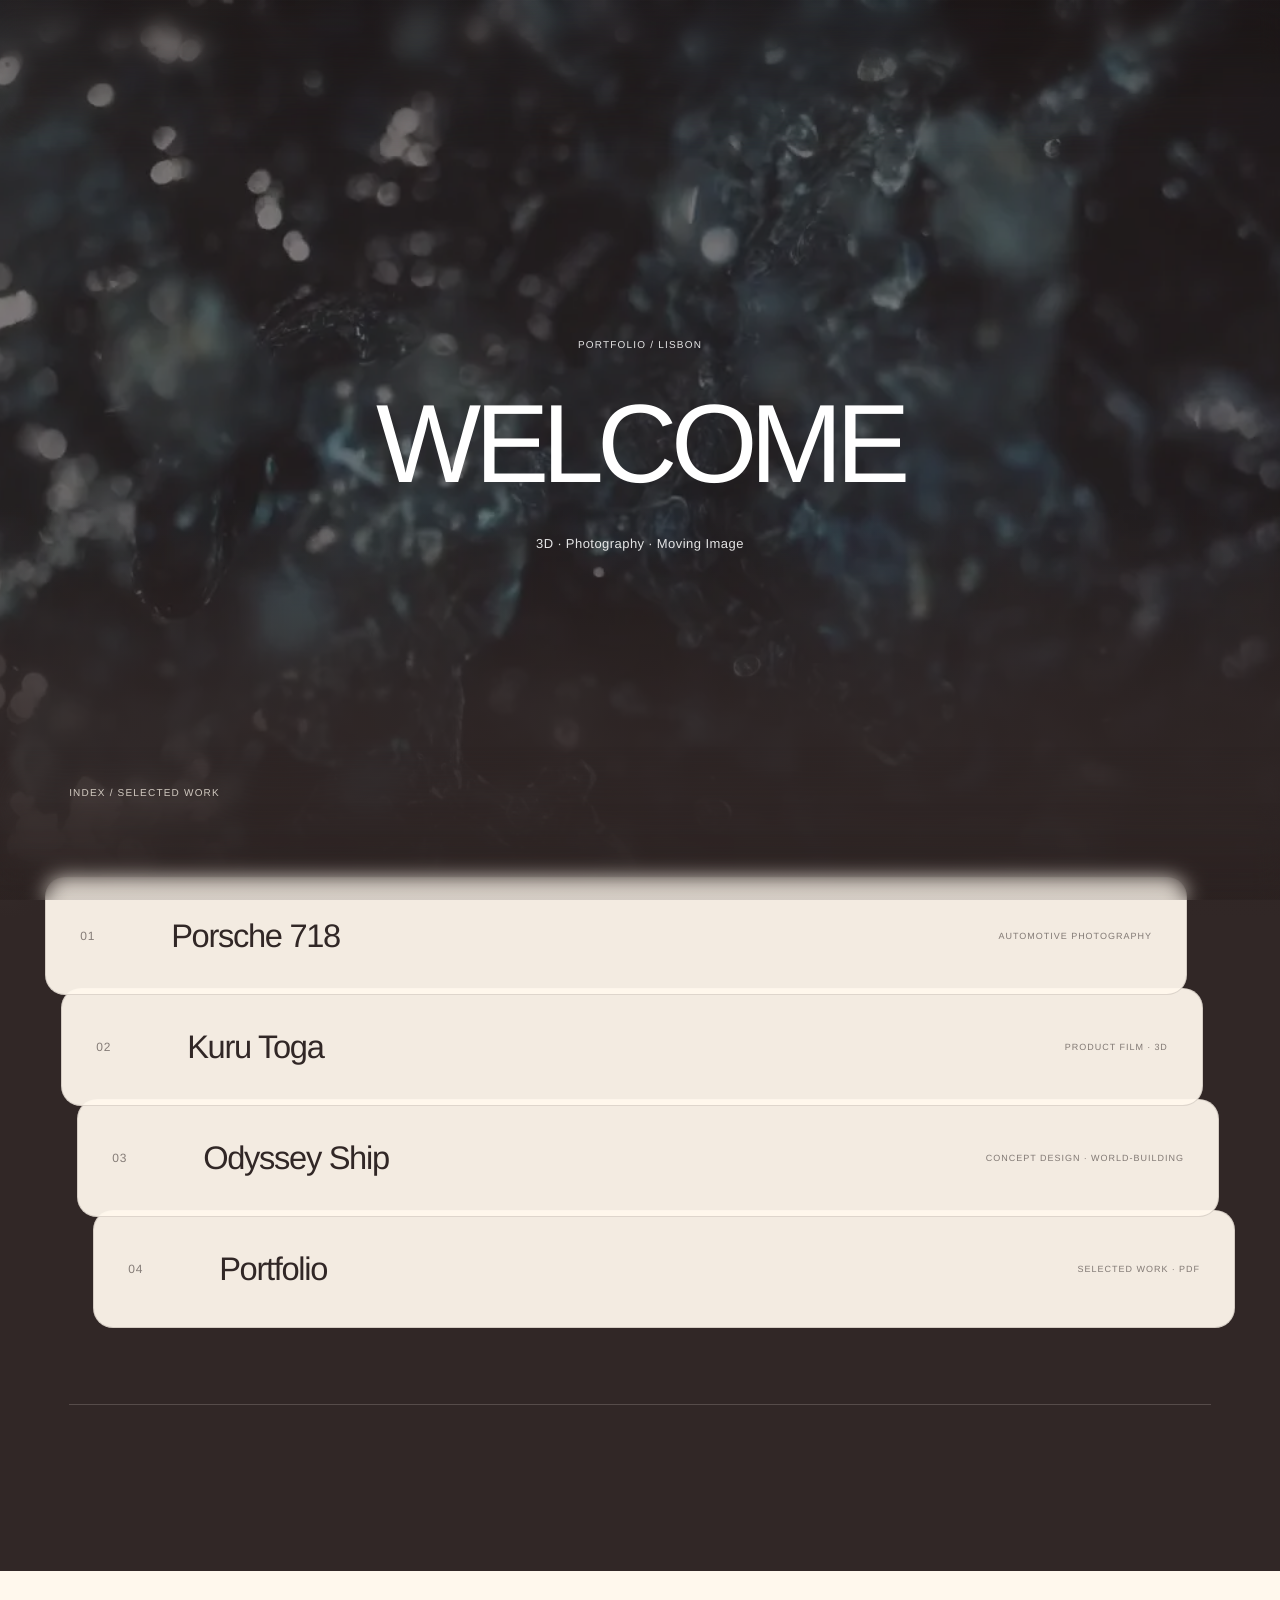
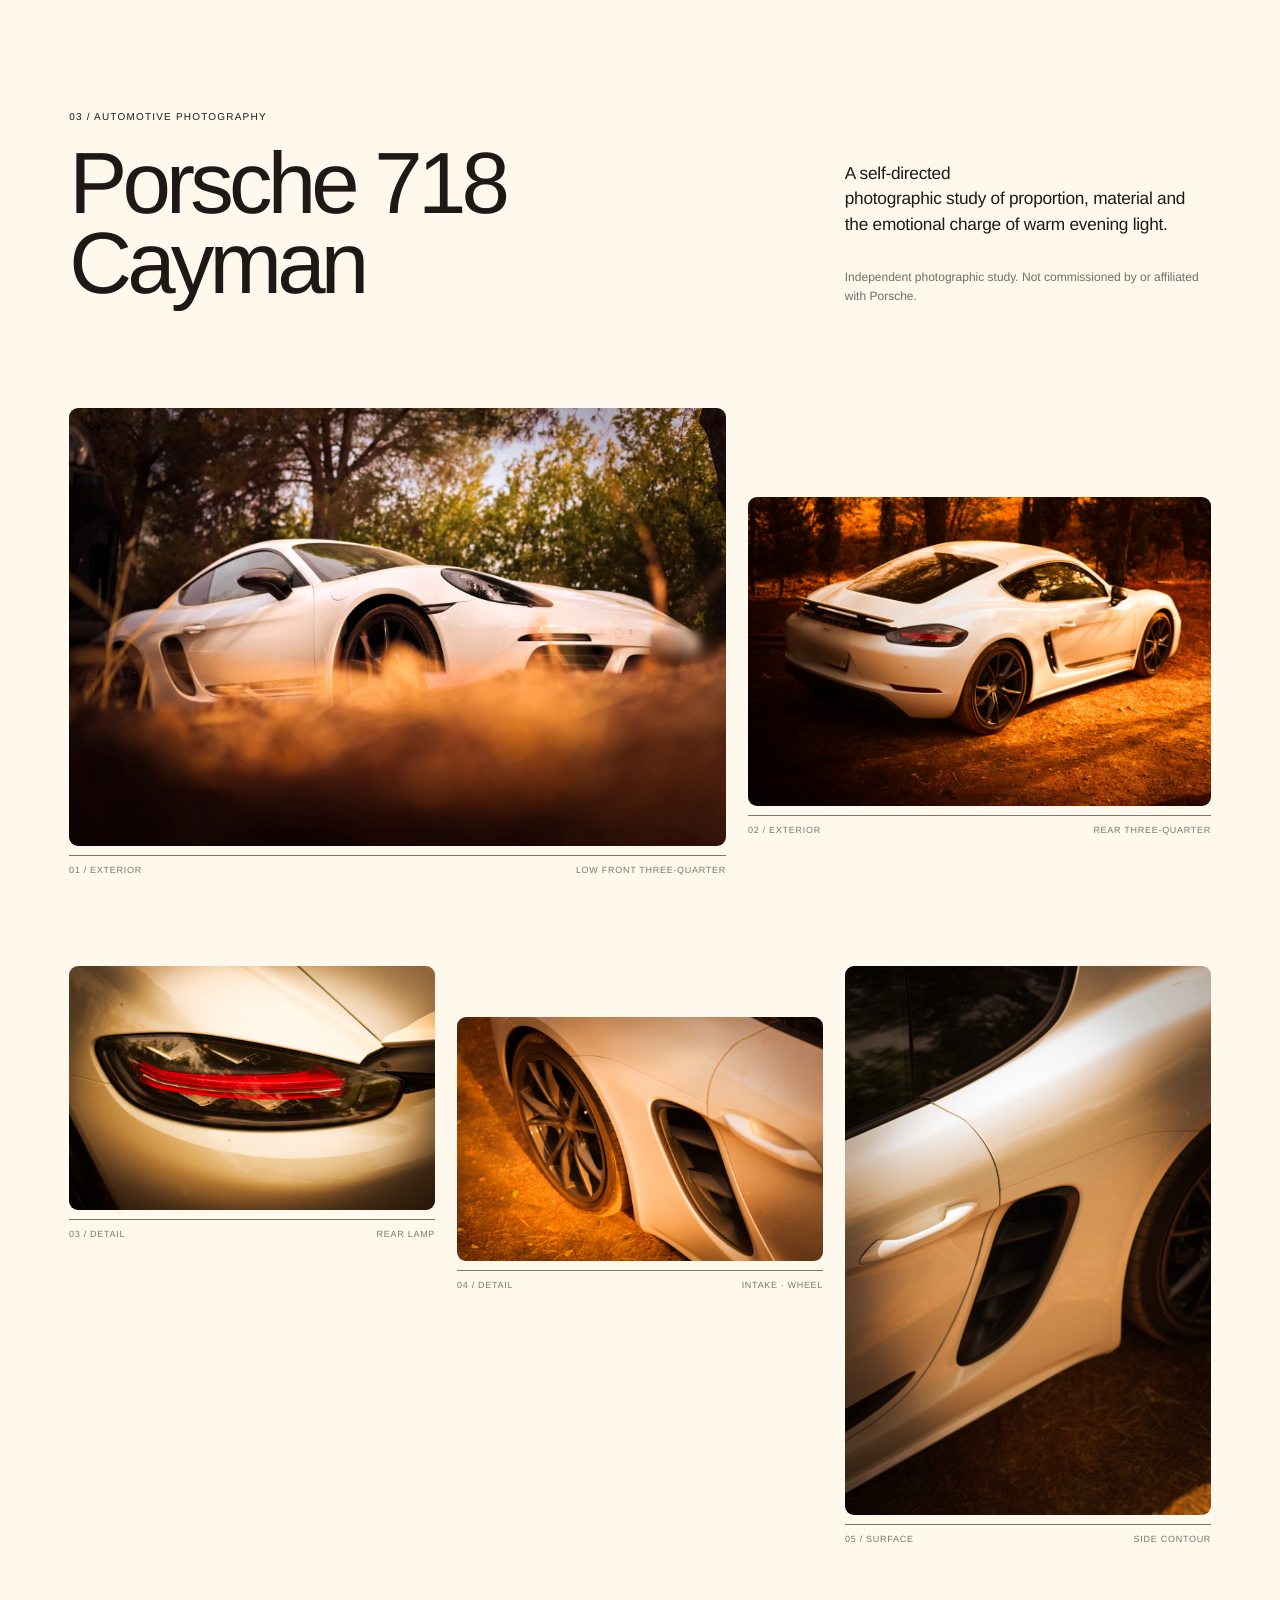
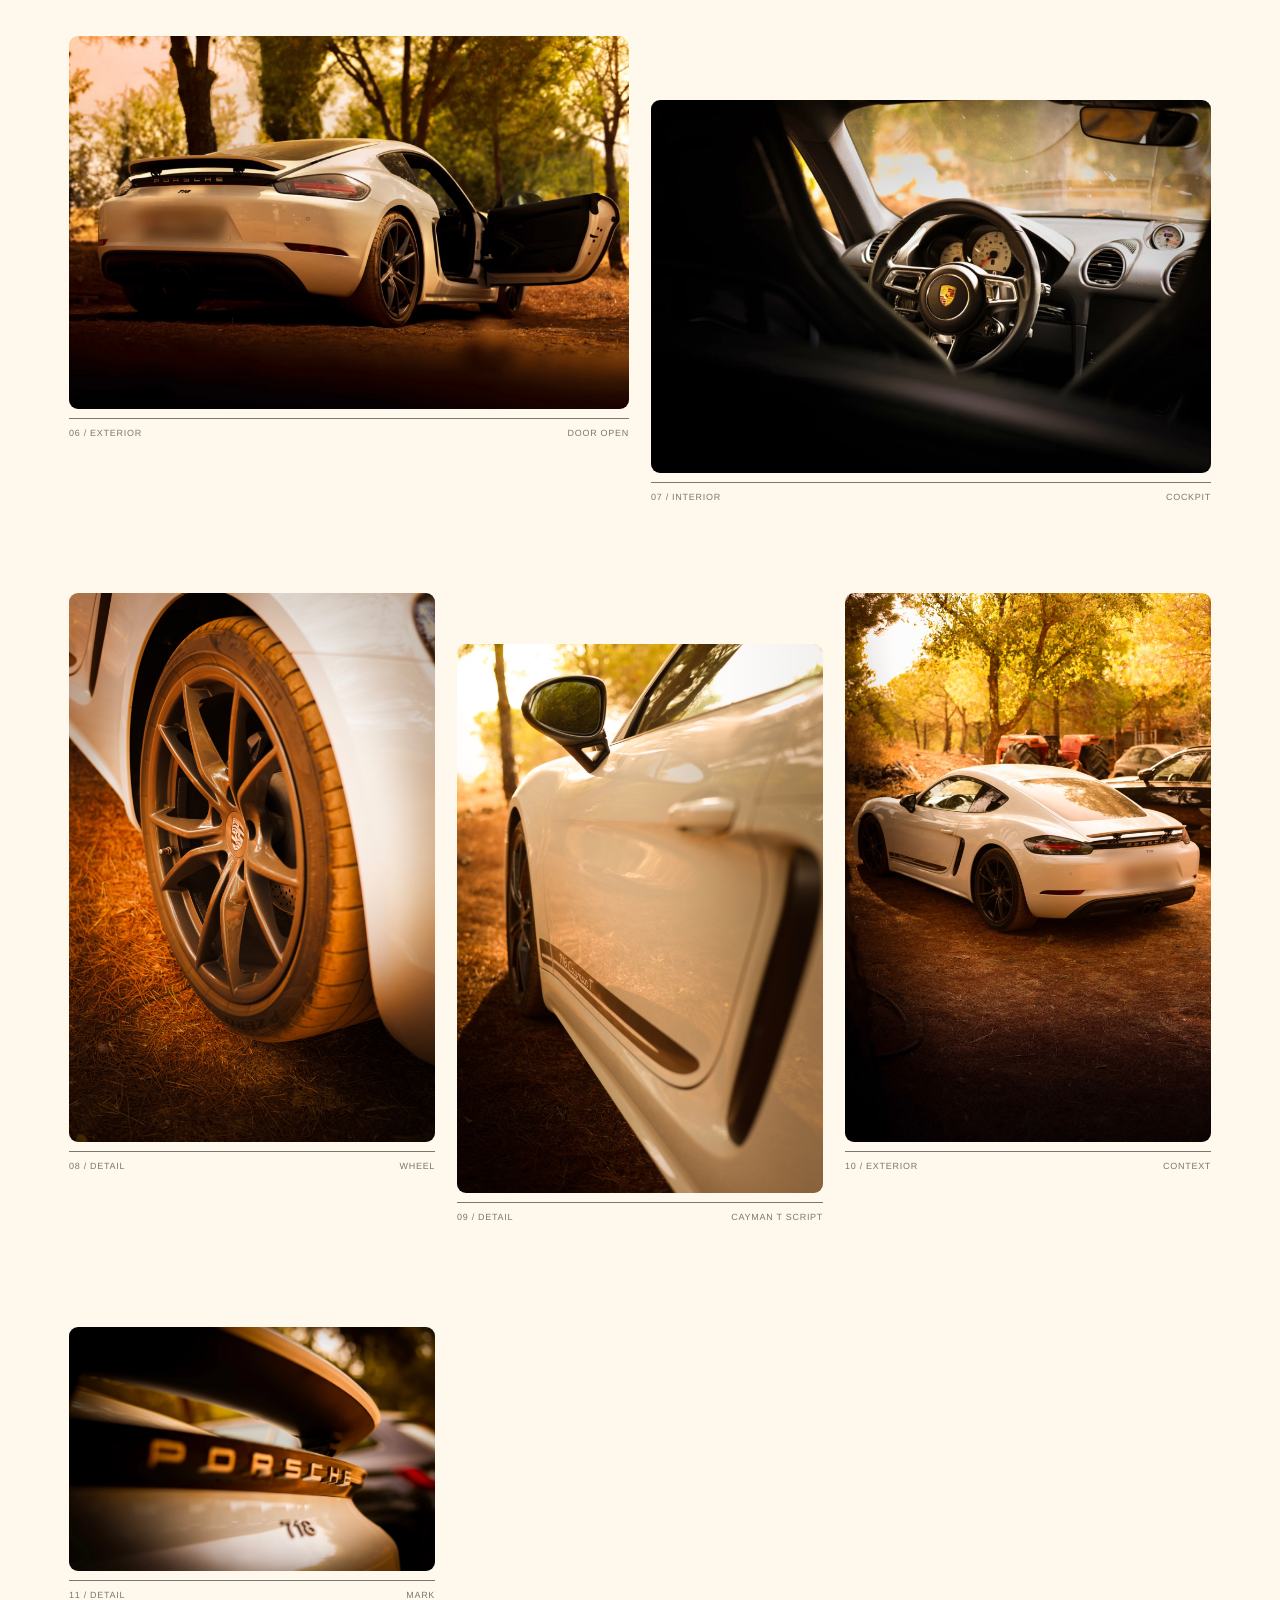
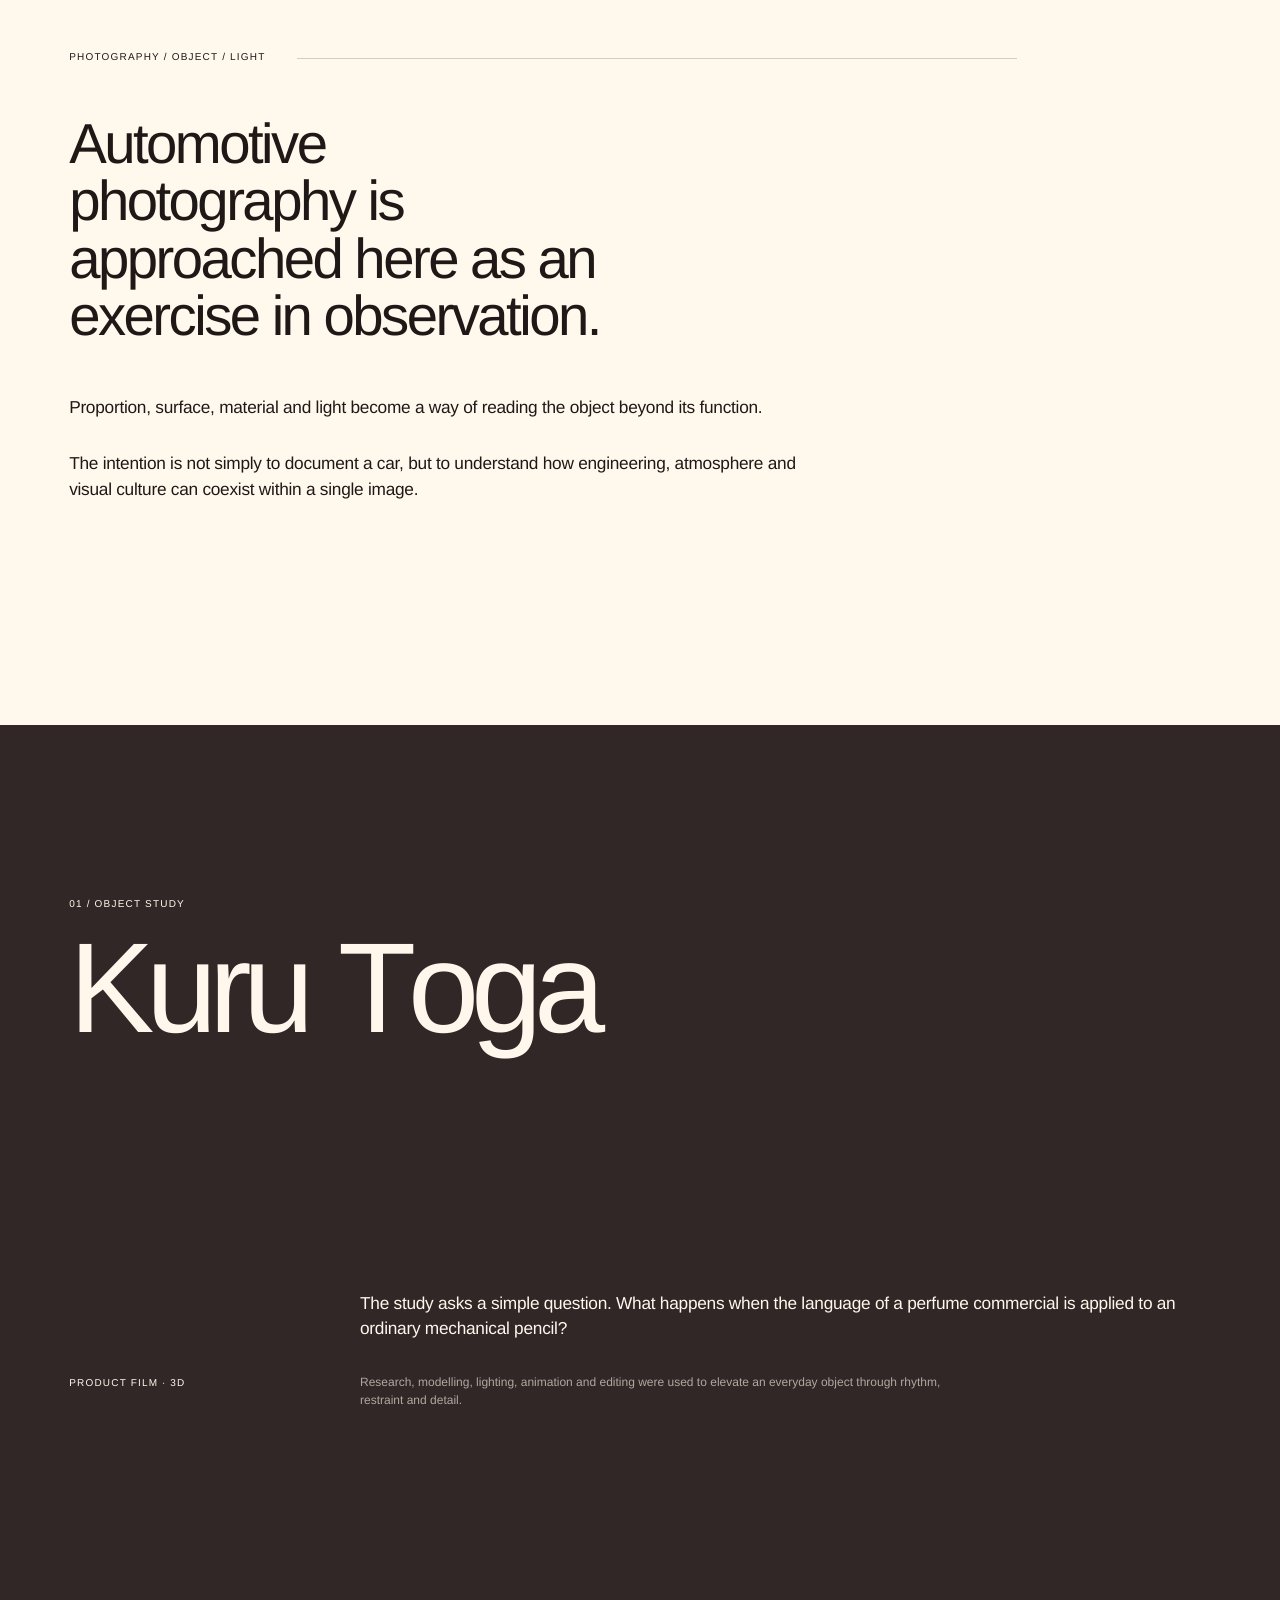
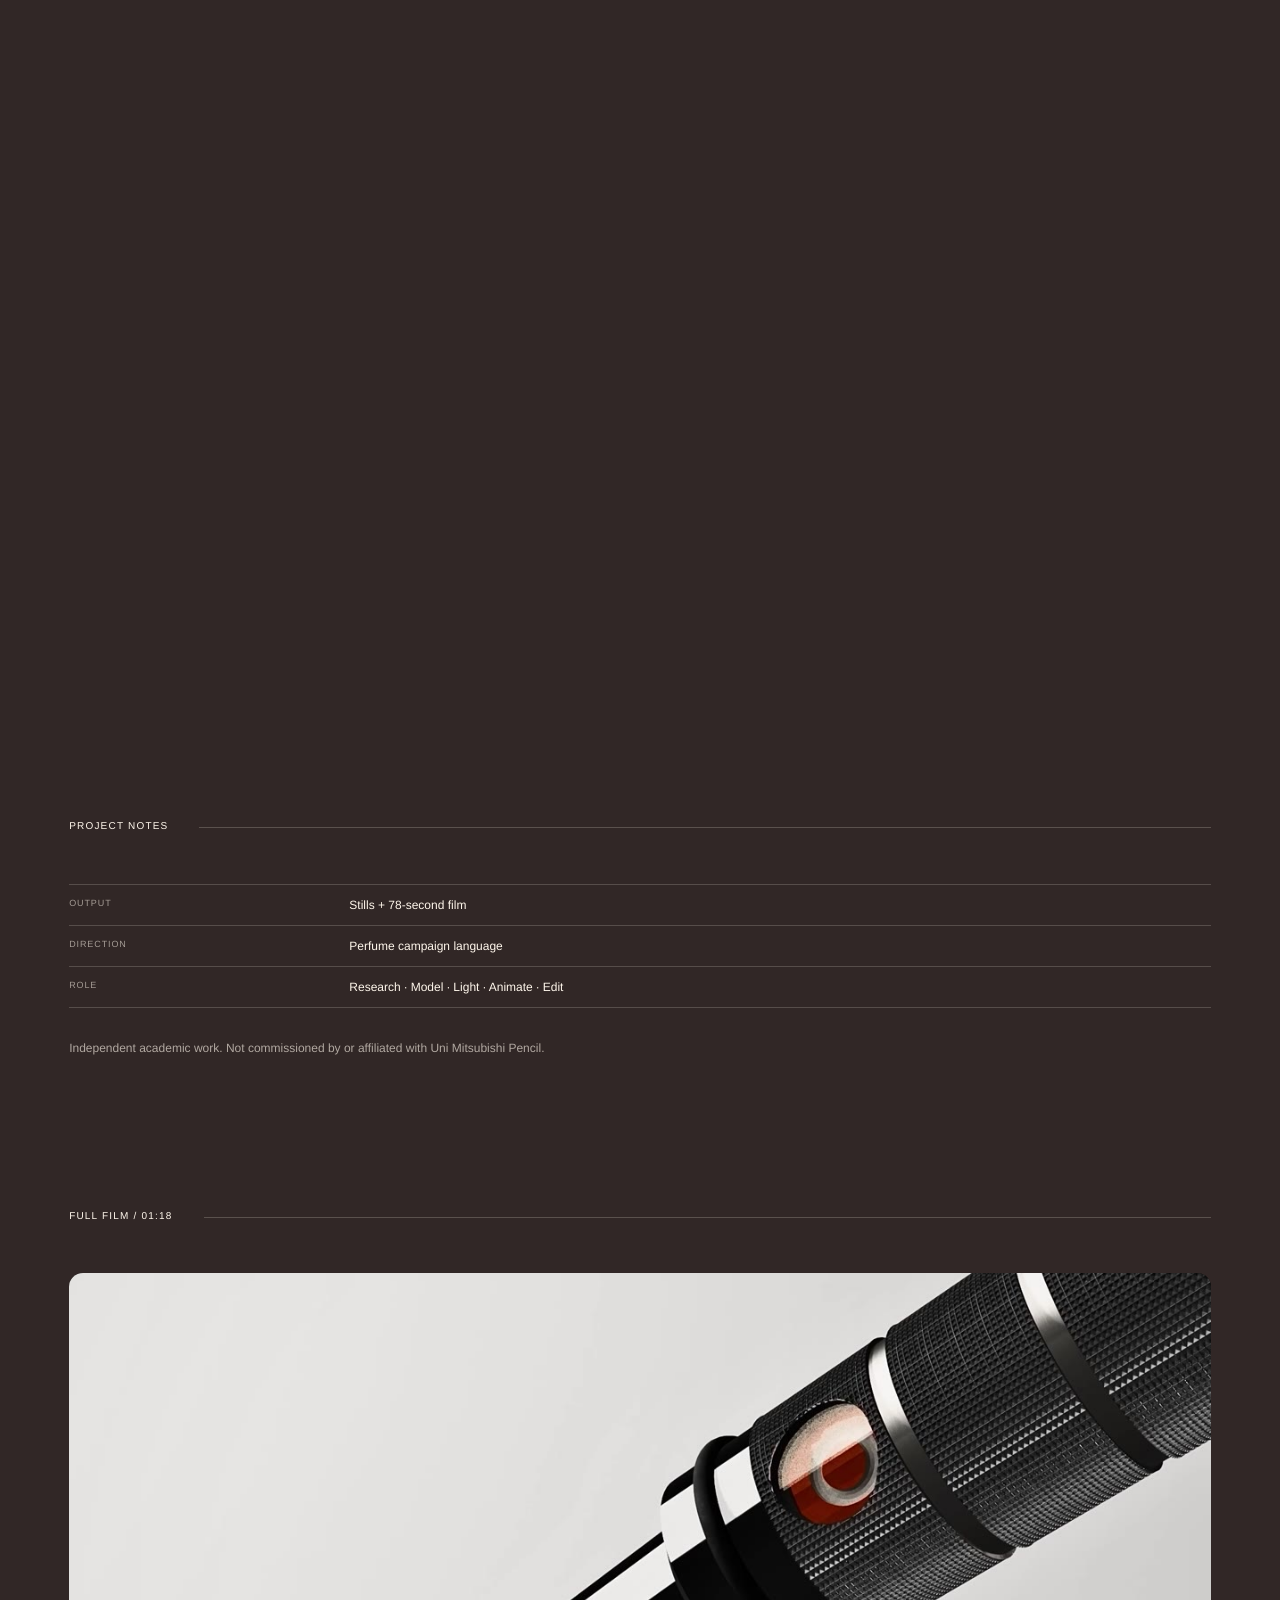
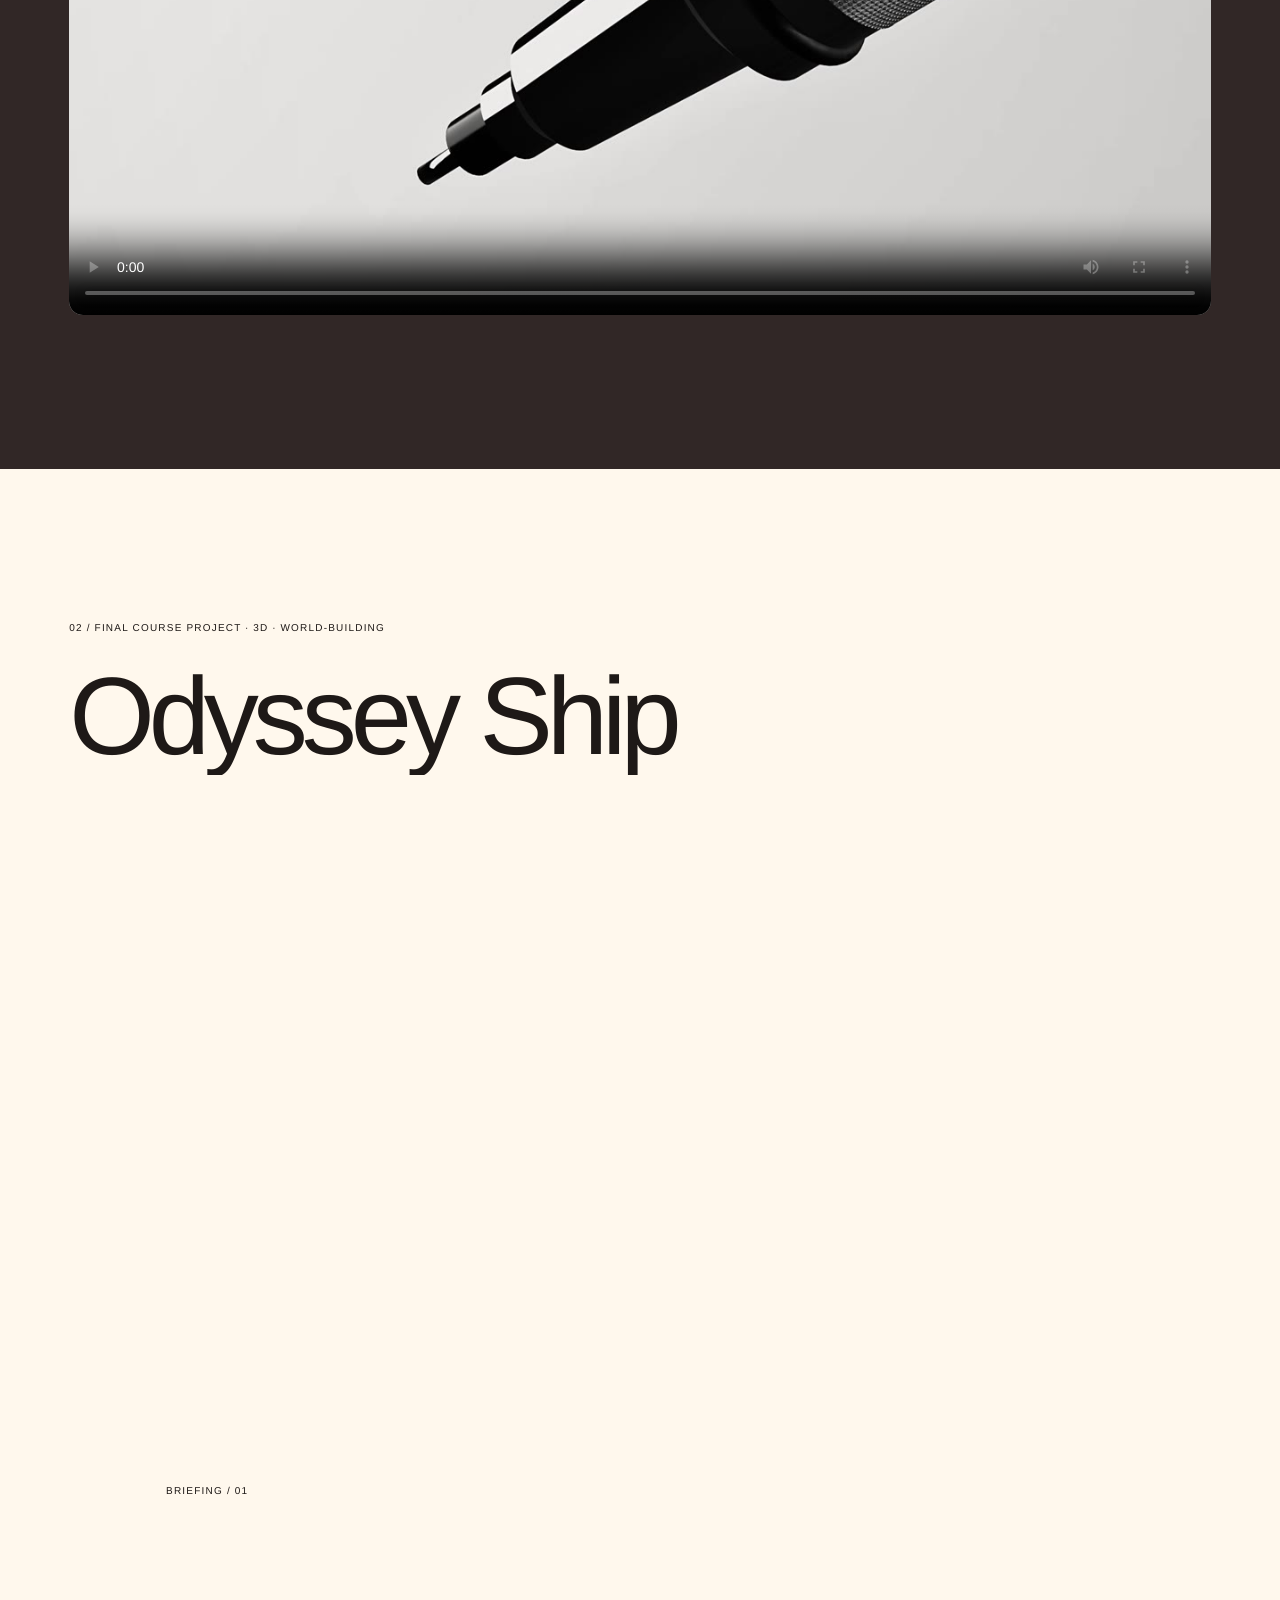
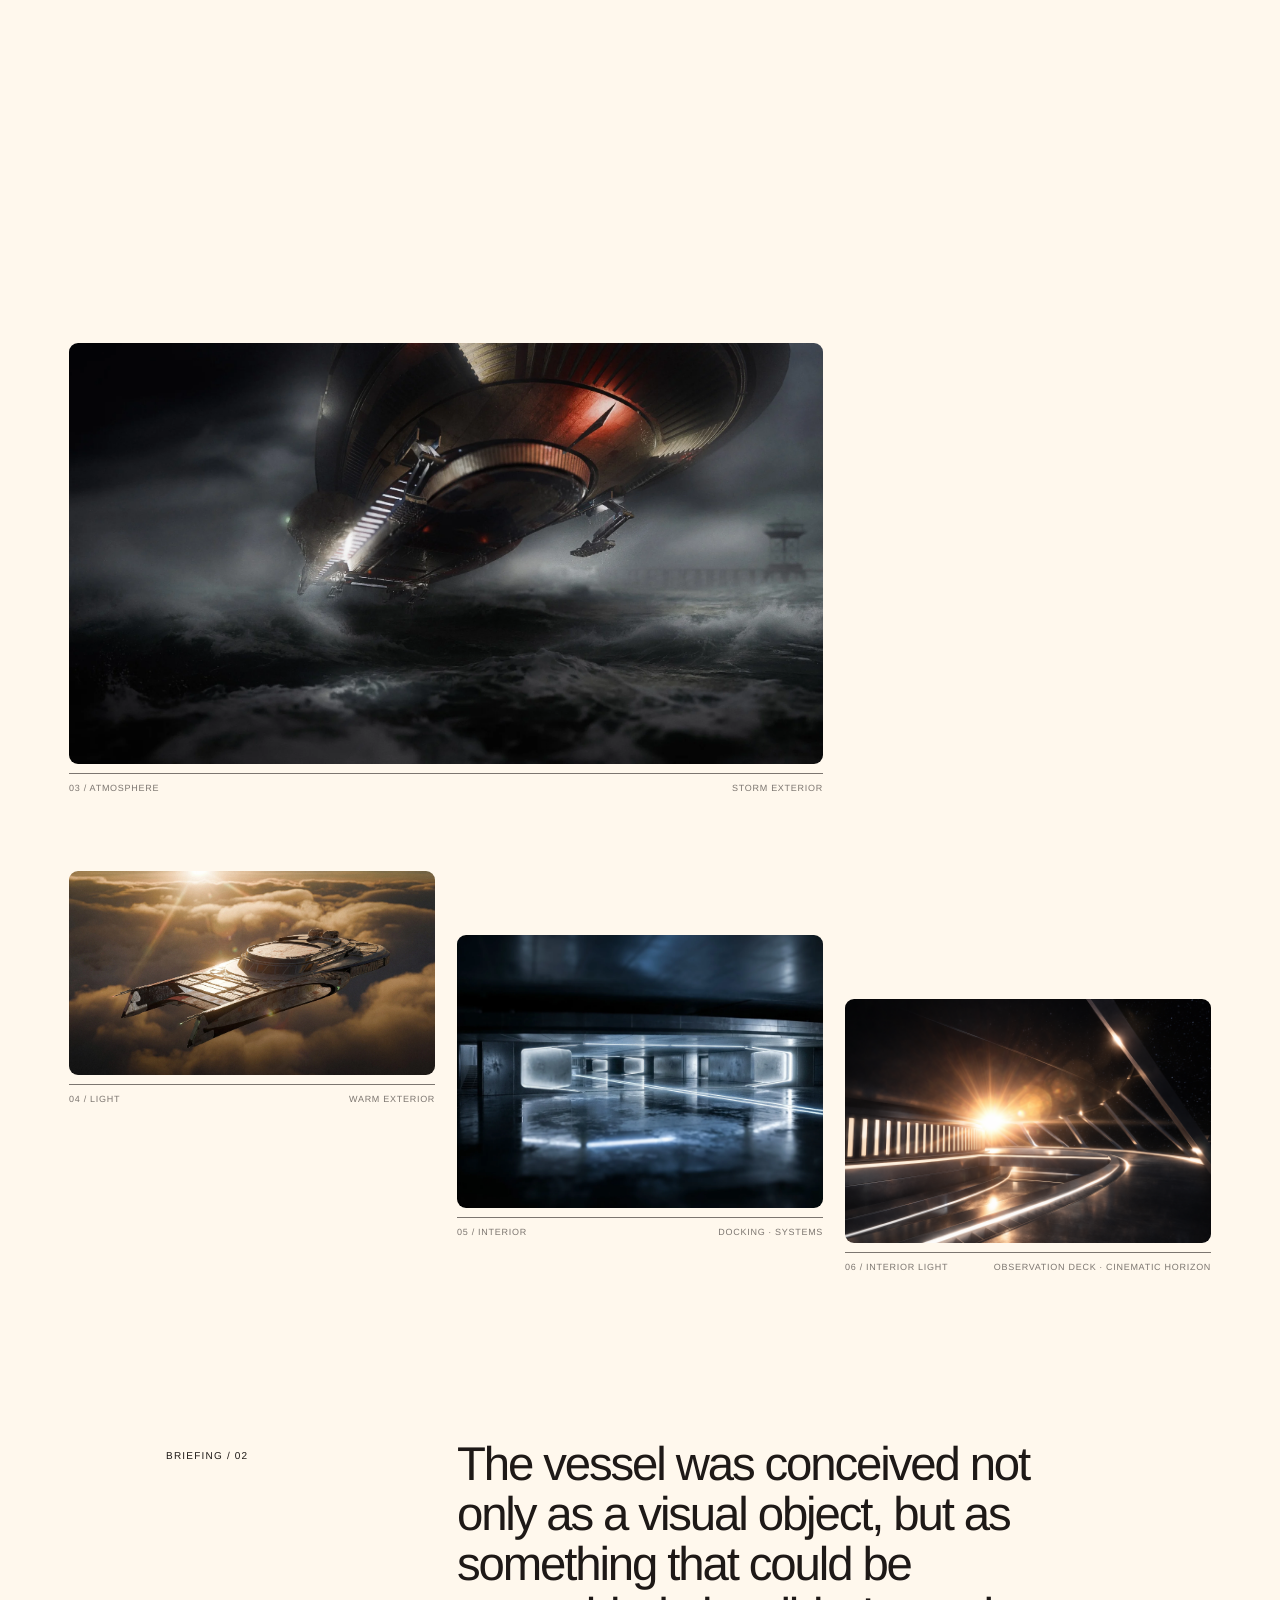
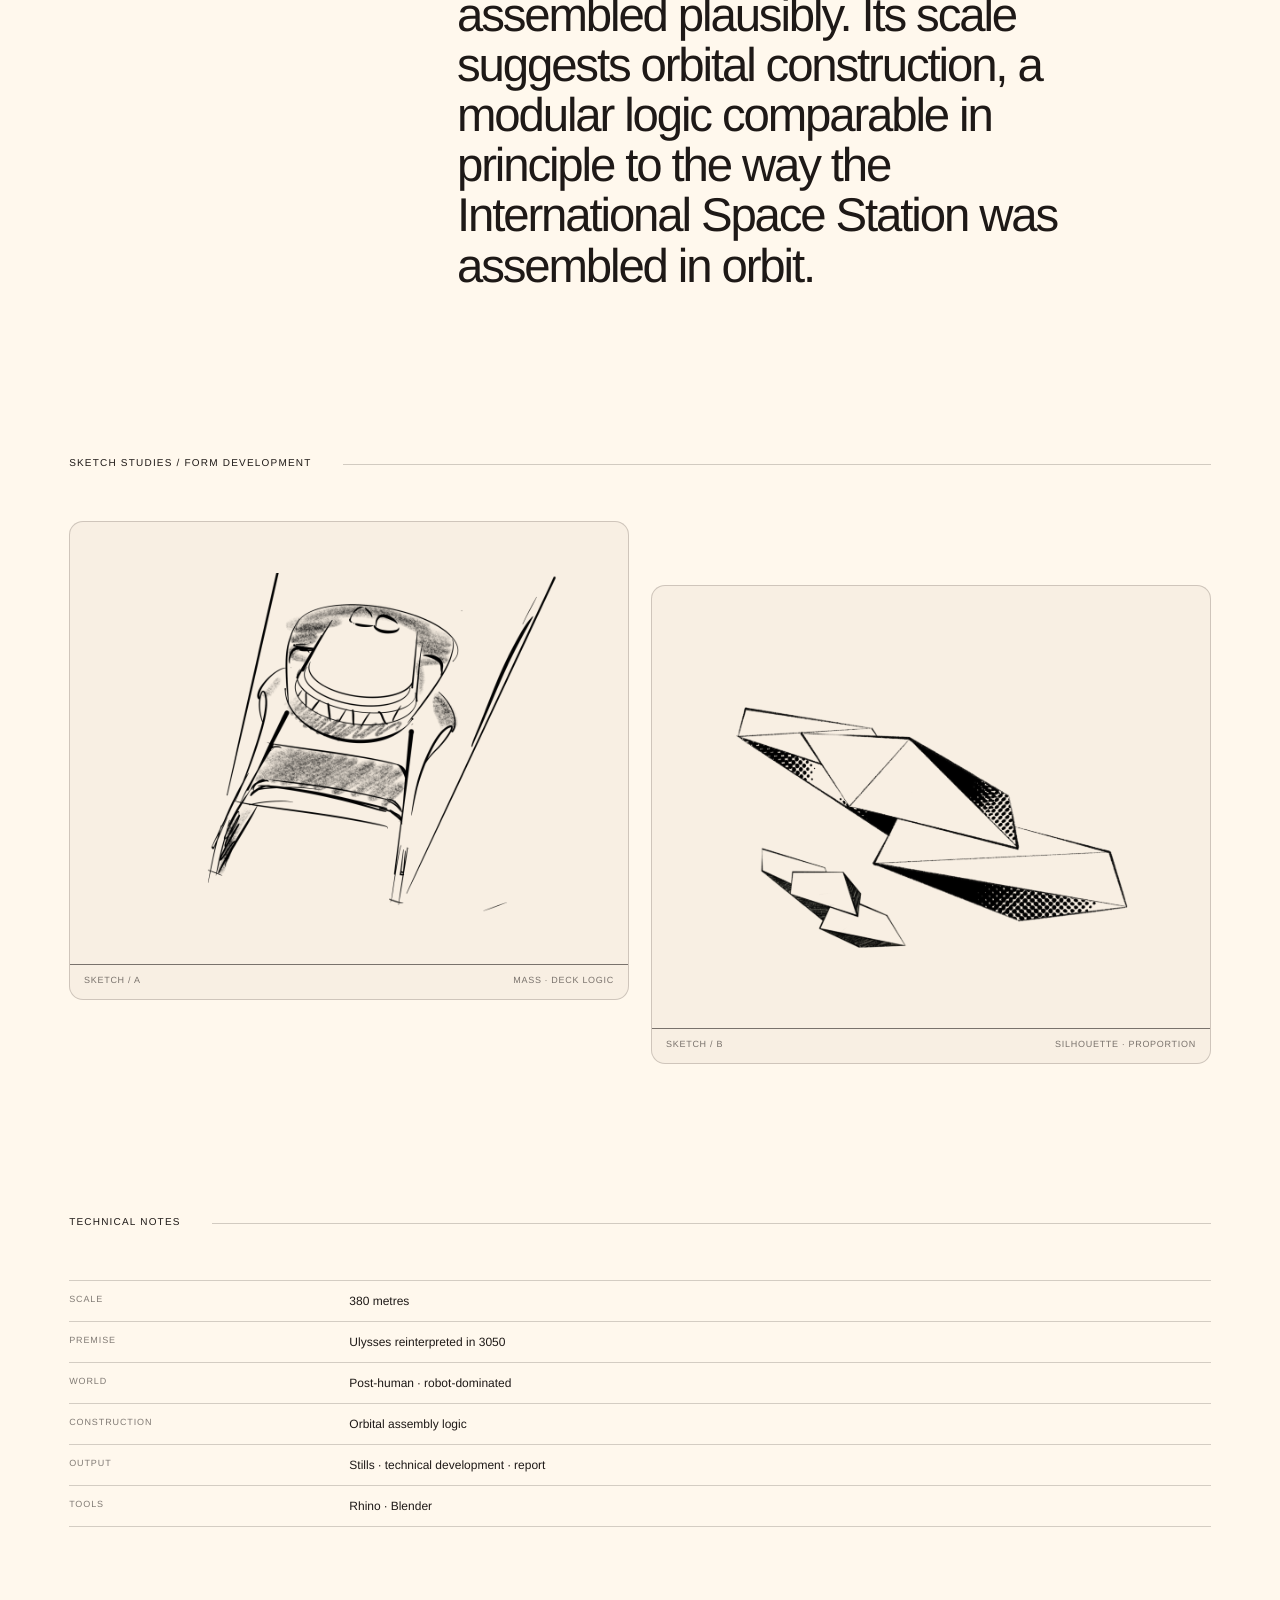
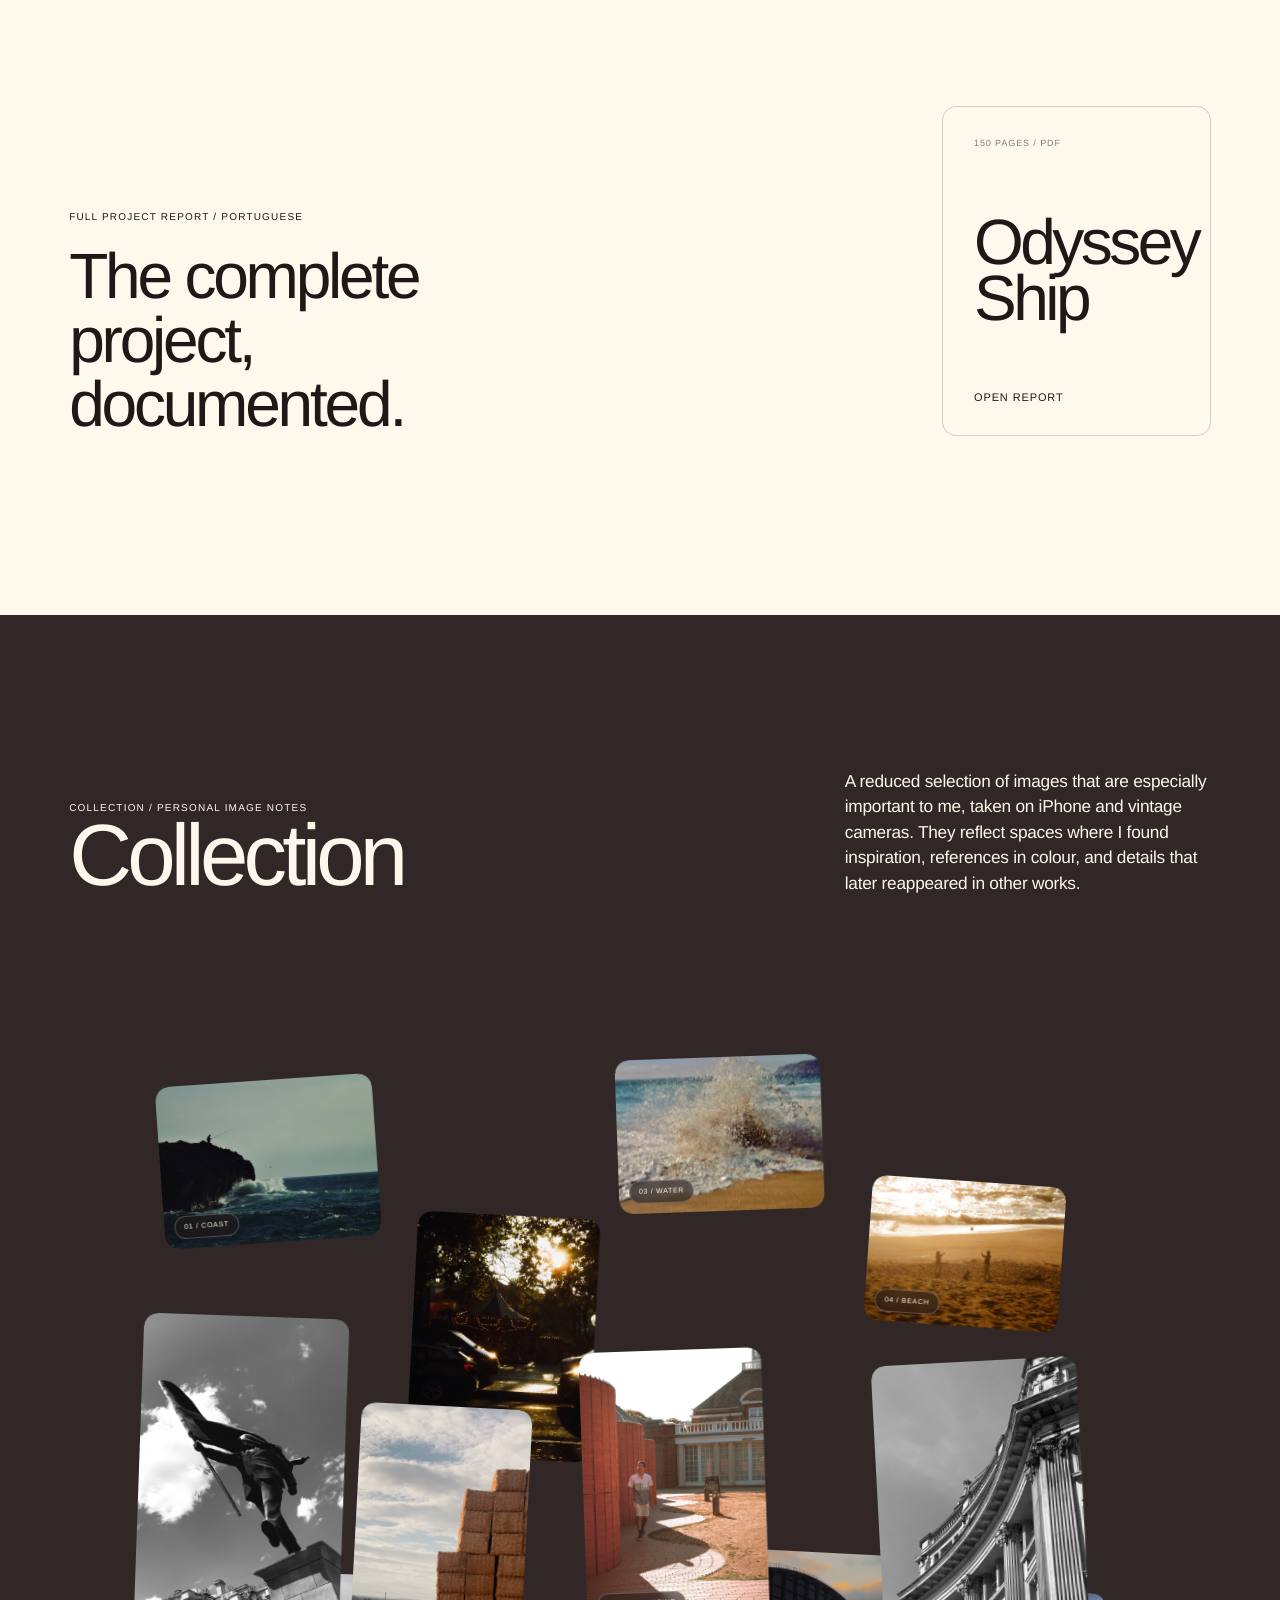
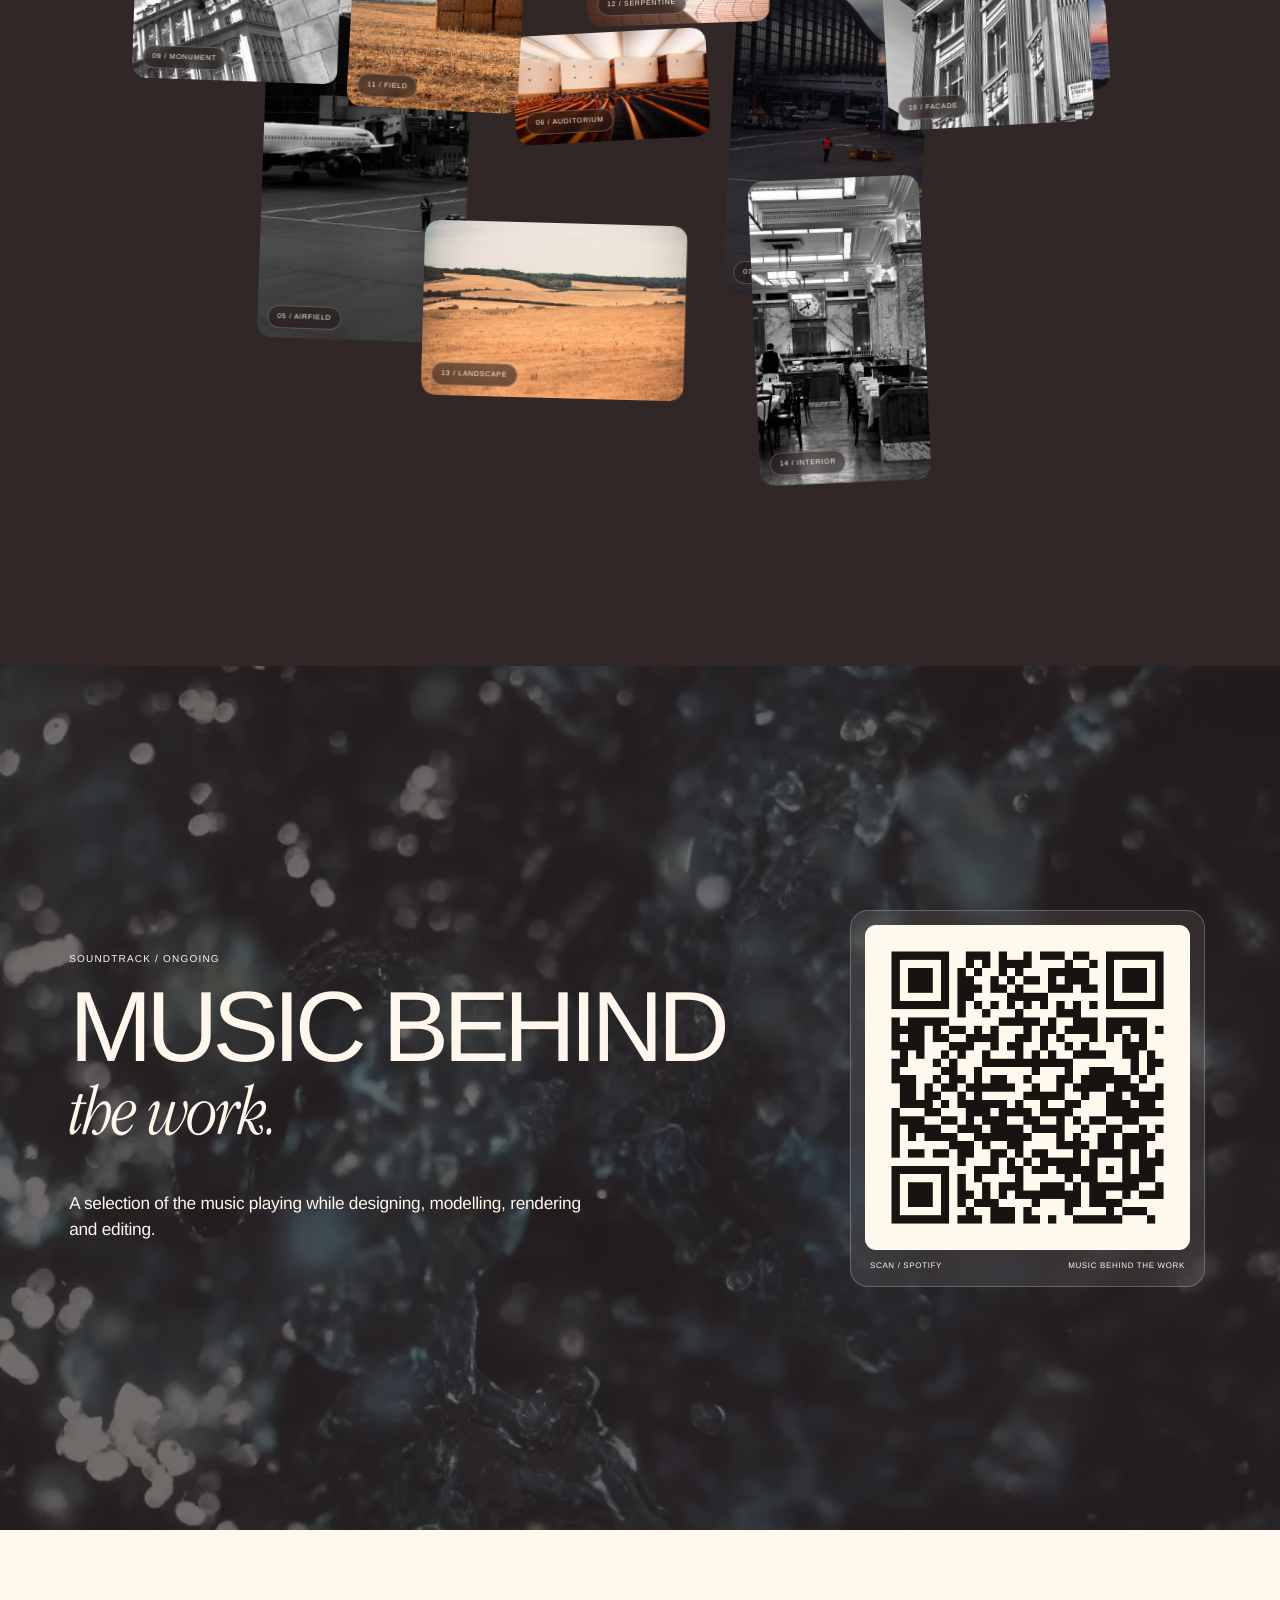
==== index.html @ 94541265 "update website" ====
<!doctype html>
<html lang="en-GB" translate="no" class="notranslate">
<head>
  <meta charset="utf-8" />
  <meta name="viewport" content="width=device-width, initial-scale=1, viewport-fit=cover" />
  <meta name="google" content="notranslate" />
  <meta name="robots" content="index,follow" />
  <meta name="description" content="Filipe Archive · 3D, photography and moving image by Filipe Rodrigues, based near Lisbon." />
  <meta property="og:title" content="Filipe Archive · 3D, Photography & Moving Image" />
  <meta property="og:description" content="A visual archive of 3D, photography, moving image and designed objects by Filipe Rodrigues." />
  <meta property="og:image" content="assets/img/hero-odyssey.webp" />
  <meta name="theme-color" content="#312726" id="theme-color" />
  <title>Filipe Archive · 3D, Photography & Moving Image</title>
  <link rel="preload" href="assets/fonts/Helvetica.ttf" as="font" type="font/ttf" crossorigin />
  <link rel="preload" href="assets/fonts/helvetica-light-587ebe5a59211.ttf" as="font" type="font/ttf" crossorigin />
  <link rel="stylesheet" href="styles.css?v=40" />
</head>
<body>
  <a class="skip-link" href="#main">Skip to content</a>
  <div class="screen-edge-blur" aria-hidden="true"></div>

  <nav class="archive-nav" aria-label="Archive chapters" data-archive-nav>
    <div class="archive-nav__tabs">
      <a class="archive-tab" href="#porsche" data-archive-tab data-target="porsche" aria-label="Porsche 718">
        <svg class="archive-tab__svg archive-tab__svg--desktop archive-tab__face" viewBox="0 0 54 280" preserveAspectRatio="none" aria-hidden="true"><path d="M54 0 C54 8 52 15 48 21 C42 30 31 36 25 45 C21 52 19 61 19 72 V208 C19 219 21 228 25 235 C31 244 42 250 48 259 C52 265 54 272 54 280 L54 280 L54 0 Z"/></svg>
        <svg class="archive-tab__svg archive-tab__svg--mobile archive-tab__face" viewBox="0 0 280 64" preserveAspectRatio="none" aria-hidden="true"><path d="M0 0 H280 V17 C280 25 279 30 275 36 C270 43 267 48 267 55 C267 59 263 61 258 61 H22 C17 61 13 59 13 55 C13 48 10 43 5 36 C1 30 0 25 0 17 Z"/></svg>
        <span class="archive-tab__content"><span class="archive-tab__number">01</span><span class="archive-tab__label">AUTOMOTIVE PHOTOGRAPHY</span></span>
      </a>
      <a class="archive-tab" href="#kuru" data-archive-tab data-target="kuru" aria-label="Kuru Toga">
        <svg class="archive-tab__svg archive-tab__svg--desktop archive-tab__face" viewBox="0 0 54 280" preserveAspectRatio="none" aria-hidden="true"><path d="M54 0 C54 8 52 15 48 21 C42 30 31 36 25 45 C21 52 19 61 19 72 V208 C19 219 21 228 25 235 C31 244 42 250 48 259 C52 265 54 272 54 280 L54 280 L54 0 Z"/></svg>
        <svg class="archive-tab__svg archive-tab__svg--mobile archive-tab__face" viewBox="0 0 280 64" preserveAspectRatio="none" aria-hidden="true"><path d="M0 0 H280 V17 C280 25 279 30 275 36 C270 43 267 48 267 55 C267 59 263 61 258 61 H22 C17 61 13 59 13 55 C13 48 10 43 5 36 C1 30 0 25 0 17 Z"/></svg>
        <span class="archive-tab__content"><span class="archive-tab__number">02</span><span class="archive-tab__label">PRODUCT FILM · 3D</span></span>
      </a>
      <a class="archive-tab" href="#odyssey" data-archive-tab data-target="odyssey" aria-label="Odyssey Ship">
        <svg class="archive-tab__svg archive-tab__svg--desktop archive-tab__face" viewBox="0 0 54 280" preserveAspectRatio="none" aria-hidden="true"><path d="M54 0 C54 8 52 15 48 21 C42 30 31 36 25 45 C21 52 19 61 19 72 V208 C19 219 21 228 25 235 C31 244 42 250 48 259 C52 265 54 272 54 280 L54 280 L54 0 Z"/></svg>
        <svg class="archive-tab__svg archive-tab__svg--mobile archive-tab__face" viewBox="0 0 280 64" preserveAspectRatio="none" aria-hidden="true"><path d="M0 0 H280 V17 C280 25 279 30 275 36 C270 43 267 48 267 55 C267 59 263 61 258 61 H22 C17 61 13 59 13 55 C13 48 10 43 5 36 C1 30 0 25 0 17 Z"/></svg>
        <span class="archive-tab__content"><span class="archive-tab__number">03</span><span class="archive-tab__label">CONCEPT DESIGN · WORLD-BUILDING</span></span>
      </a>
      <a class="archive-tab" href="#profile" data-archive-tab data-target="profile" aria-label="Portfolio and profile">
        <svg class="archive-tab__svg archive-tab__svg--desktop archive-tab__face" viewBox="0 0 54 280" preserveAspectRatio="none" aria-hidden="true"><path d="M54 0 C54 8 52 15 48 21 C42 30 31 36 25 45 C21 52 19 61 19 72 V208 C19 219 21 228 25 235 C31 244 42 250 48 259 C52 265 54 272 54 280 L54 280 L54 0 Z"/></svg>
        <svg class="archive-tab__svg archive-tab__svg--mobile archive-tab__face" viewBox="0 0 280 64" preserveAspectRatio="none" aria-hidden="true"><path d="M0 0 H280 V17 C280 25 279 30 275 36 C270 43 267 48 267 55 C267 59 263 61 258 61 H22 C17 61 13 59 13 55 C13 48 10 43 5 36 C1 30 0 25 0 17 Z"/></svg>
        <span class="archive-tab__content"><span class="archive-tab__number">04</span><span class="archive-tab__label">SELECTED WORK · PDF</span></span>
      </a>
    </div>
  </nav>

  <main id="main">
    <!-- HERO -------------------------------------------------------------- -->
    <section class="hero section-dark" id="top" aria-labelledby="hero-title">
      <video class="hero__video" data-ambient-video autoplay muted loop playsinline preload="auto" poster="assets/img/water-poster.webp" aria-hidden="true">
        <source src="assets/video/water-loop.mp4" type="video/mp4" />
      </video>
      <div class="hero__brown-veil" aria-hidden="true"></div>
      <div class="hero__matte-transition" aria-hidden="true"></div>

      <div class="shell hero__shell">
        <div class="hero__identity">
          <p class="meta text-reveal" data-lines>PORTFOLIO / LISBON</p>
          <h1 class="hero-morph" id="hero-title" data-hero-morph data-source="FILIPE ARCHIVE" data-target="WELCOME">
            <span class="sr-only">Filipe Archive · Welcome</span>
            <span class="hero-morph__word hero-morph__source" aria-hidden="true" data-morph-source></span>
            <span class="hero-morph__word hero-morph__target" aria-hidden="true" data-morph-target></span>
          </h1>
          <p class="hero__sub text-reveal" data-lines>3D · Photography · Moving Image</p>
        </div>
      </div>
    </section>

    <!-- INDEX ------------------------------------------------------------- -->
    <section class="index section-brown" id="index" aria-labelledby="index-title">
      <div class="shell index__shell">
        <div class="section-kicker index-kicker">
          <p class="meta">INDEX / SELECTED WORK</p>
        </div>
        <h2 class="sr-only" id="index-title">Selected work</h2>

        <nav class="index-stack" aria-label="Selected work">
          <a class="index-card" href="#porsche" data-index-card>
            <span class="index-card__number">01</span>
            <span class="index-card__title">Porsche 718</span>
            <span class="index-card__meta">AUTOMOTIVE PHOTOGRAPHY</span>
          </a>
          <a class="index-card" href="#kuru" data-index-card>
            <span class="index-card__number">02</span>
            <span class="index-card__title">Kuru Toga</span>
            <span class="index-card__meta">PRODUCT FILM · 3D</span>
          </a>
          <a class="index-card" href="#odyssey" data-index-card>
            <span class="index-card__number">03</span>
            <span class="index-card__title">Odyssey Ship</span>
            <span class="index-card__meta">CONCEPT DESIGN · WORLD-BUILDING</span>
          </a>
          <a class="index-card" href="#profile" data-index-card>
            <span class="index-card__number">04</span>
            <span class="index-card__title">Portfolio</span>
            <span class="index-card__meta">SELECTED WORK · PDF</span>
          </a>
        </nav>
        <div class="index-divider" aria-hidden="true"></div>
      </div>
    </section>

    <!-- PORSCHE ----------------------------------------------------------- -->
    <section class="porsche section-cream" id="porsche" aria-labelledby="porsche-title">
      <div class="shell project-intro project-intro--light">
        <div class="project-intro__title">
          <p class="meta text-reveal" data-lines>03 / AUTOMOTIVE PHOTOGRAPHY</p>
          <h2 class="display-title text-reveal" id="porsche-title" data-lines>Porsche 718 Cayman</h2>
        </div>
        <div class="project-intro__copy">
          <p class="editorial-copy text-reveal" data-lines>A self-directed photographic study of proportion, material and the emotional charge of warm evening light.</p>
          <p class="micro-note text-reveal" data-lines>Independent photographic study. Not commissioned by or affiliated with Porsche.</p>
        </div>
      </div>

      <div class="shell porsche-grid" data-gallery="porsche">
        <figure class="photo-card porsche-shot porsche-shot--a" data-card3d>
          <button class="image-button" data-lightbox="porsche" data-src="assets/img/porsche-front-low-wide.webp" aria-label="Open low front three-quarter Porsche photograph">
            <img src="assets/img/porsche-front-low-wide.webp" alt="Low front three-quarter view of a white Porsche 718 Cayman T" loading="eager" />
          </button>
          <figcaption class="caption-row"><span>01 / EXTERIOR</span><span>Low front three-quarter</span></figcaption>
        </figure>
        <figure class="photo-card porsche-shot porsche-shot--b" data-card3d>
          <button class="image-button" data-lightbox="porsche" data-src="assets/img/porsche-rear-warm-wide.jpg" aria-label="Open warm rear three-quarter Porsche photograph">
            <img src="assets/img/porsche-rear-warm-wide.jpg" alt="Rear three-quarter view of the Porsche 718 Cayman T in warm light" loading="lazy" />
          </button>
          <figcaption class="caption-row"><span>02 / EXTERIOR</span><span>Rear three-quarter</span></figcaption>
        </figure>

        <figure class="photo-card porsche-shot porsche-shot--c" data-card3d>
          <button class="image-button" data-lightbox="porsche" data-src="assets/img/porsche-tail-light.jpg" aria-label="Open Porsche rear lamp detail">
            <img src="assets/img/porsche-tail-light.jpg" alt="Close detail of the Porsche rear lamp" loading="lazy" />
          </button>
          <figcaption class="caption-row"><span>03 / DETAIL</span><span>Rear lamp</span></figcaption>
        </figure>
        <figure class="photo-card porsche-shot porsche-shot--d" data-card3d>
          <button class="image-button" data-lightbox="porsche" data-src="assets/img/porsche-front-intake-wheel.jpg" aria-label="Open Porsche intake and wheel detail">
            <img src="assets/img/porsche-front-intake-wheel.jpg" alt="Porsche front wheel and intake detail" loading="lazy" />
          </button>
          <figcaption class="caption-row"><span>04 / DETAIL</span><span>Intake · wheel</span></figcaption>
        </figure>
        <figure class="photo-card porsche-shot porsche-shot--e" data-card3d>
          <button class="image-button" data-lightbox="porsche" data-src="assets/img/porsche-side-intake-portrait.jpg" aria-label="Open Porsche side contour detail">
            <img src="assets/img/porsche-side-intake-portrait.jpg" alt="Porsche side intake and body contour" loading="lazy" />
          </button>
          <figcaption class="caption-row"><span>05 / SURFACE</span><span>Side contour</span></figcaption>
        </figure>

        <figure class="photo-card porsche-shot porsche-shot--f" data-card3d>
          <button class="image-button" data-lightbox="porsche" data-src="assets/img/porsche-open-door-rear.webp" aria-label="Open Porsche open-door rear view">
            <img src="assets/img/porsche-open-door-rear.webp" alt="Porsche rear three-quarter view with the door open" loading="lazy" />
          </button>
          <figcaption class="caption-row"><span>06 / EXTERIOR</span><span>Door open</span></figcaption>
        </figure>
        <figure class="photo-card porsche-shot porsche-shot--g" data-card3d>
          <button class="image-button" data-lightbox="porsche" data-src="assets/img/porsche-cockpit.webp" aria-label="Open Porsche cockpit photograph">
            <img src="assets/img/porsche-cockpit.webp" alt="Porsche cockpit and steering wheel" loading="lazy" />
          </button>
          <figcaption class="caption-row"><span>07 / INTERIOR</span><span>Cockpit</span></figcaption>
        </figure>

        <figure class="photo-card porsche-shot porsche-shot--h" data-card3d>
          <button class="image-button" data-lightbox="porsche" data-src="assets/img/porsche-wheel-detail.jpg" aria-label="Open Porsche wheel detail">
            <img src="assets/img/porsche-wheel-detail.jpg" alt="Porsche wheel detail" loading="lazy" />
          </button>
          <figcaption class="caption-row"><span>08 / DETAIL</span><span>Wheel</span></figcaption>
        </figure>
        <figure class="photo-card porsche-shot porsche-shot--i" data-card3d>
          <button class="image-button" data-lightbox="porsche" data-src="assets/img/porsche-side-stripe.jpg" aria-label="Open Porsche side script detail">
            <img src="assets/img/porsche-side-stripe.jpg" alt="Porsche Cayman T side script" loading="lazy" />
          </button>
          <figcaption class="caption-row"><span>09 / DETAIL</span><span>Cayman T script</span></figcaption>
        </figure>
        <figure class="photo-card porsche-shot porsche-shot--j" data-card3d>
          <button class="image-button" data-lightbox="porsche" data-src="assets/img/porsche-rear-context.jpg" aria-label="Open contextual rear Porsche photograph">
            <img src="assets/img/porsche-rear-context.jpg" alt="Porsche rear three-quarter view in its surroundings" loading="lazy" />
          </button>
          <figcaption class="caption-row"><span>10 / EXTERIOR</span><span>Context</span></figcaption>
        </figure>

      </div>

      <div class="shell porsche-closing">
        <figure class="photo-card porsche-shot porsche-shot--k" data-card3d>
          <button class="image-button" data-lightbox="porsche" data-src="assets/img/porsche-badge-close.webp" aria-label="Open Porsche badge detail">
            <img src="assets/img/porsche-badge-close.webp" alt="Porsche lettering and 718 badge detail" loading="lazy" />
          </button>
          <figcaption class="caption-row"><span>11 / DETAIL</span><span>Mark</span></figcaption>
        </figure>

        <div class="services-block" id="services">
          <div class="section-kicker section-kicker--dark">
            <p class="meta">PHOTOGRAPHY / OBJECT / LIGHT</p>
            <span class="hairline" aria-hidden="true"></span>
          </div>
          <p class="services-lead text-reveal" data-lines>Automotive photography is approached here as an exercise in observation.</p>
          <p class="editorial-copy text-reveal" data-lines>Proportion, surface, material and light become a way of reading the object beyond its function.</p>
          <p class="editorial-copy text-reveal" data-lines>The intention is not simply to document a car, but to understand how engineering, atmosphere and visual culture can coexist within a single image.</p>
          <p class="micro-note text-reveal" data-lines>Selected commissions are developed privately, in dialogue with the object, its context and the image it requires.</p>
        </div>
      </div>
    </section>

    <!-- ONE ARCHIVE / KURU BRIDGE --------------------------------------- -->
    <section class="archive-bridge section-brown" aria-label="Archive transition" data-archive-bridge>
      <div class="archive-bridge__sticky shell">
        <p class="meta">01 / OBJECT STUDY</p>
        <div class="archive-bridge__words" aria-hidden="true">
          <span class="archive-bridge__one">One Archive.</span>
          <span class="archive-bridge__kuru">Kuru Toga</span>
        </div>
        <p class="sr-only">One Archive. Kuru Toga.</p>
      </div>
    </section>

    <!-- KURU TOGA ------------------------------------------------------- -->
    <section class="kuru section-brown" id="kuru" aria-labelledby="kuru-title">
      <div class="shell project-intro project-intro--dark kuru__intro">
        <div class="project-intro__title kuru__eyebrow">
          <p class="meta text-reveal" data-lines>PRODUCT FILM · 3D</p>
          <h2 class="sr-only" id="kuru-title">Kuru Toga</h2>
        </div>
        <div class="project-intro__copy kuru__copy-block">
          <p class="editorial-copy text-reveal" data-lines>The study asks a simple question. What happens when the language of a perfume commercial is applied to an ordinary mechanical pencil?</p>
          <p class="micro-note text-reveal" data-lines>Research, modelling, lighting, animation and editing were used to elevate an everyday object through rhythm, restraint and detail.</p>
        </div>
      </div>

      <div class="shell kuru-stack" data-stagger-group data-gallery="kuru">
        <figure class="photo-card overlap-card kuru-card kuru-card--1" data-card3d data-overlap>
          <button class="image-button" data-lightbox="kuru" data-src="assets/img/kuru-full.webp" aria-label="Open Kuru Toga full render">
            <img src="assets/img/kuru-full.webp" alt="Full product render of a Uni Kuru Toga mechanical pencil" loading="lazy" />
          </button>
          <figcaption class="caption-chip">01 / FULL STUDY</figcaption>
        </figure>
        <figure class="photo-card overlap-card kuru-card kuru-card--2" data-card3d data-overlap>
          <button class="image-button" data-lightbox="kuru" data-src="assets/img/kuru-name.webp" aria-label="Open Kuru Toga barrel detail">
            <img src="assets/img/kuru-name.webp" alt="Kuru Toga barrel and name detail" loading="lazy" />
          </button>
          <figcaption class="caption-chip">02 / BARREL</figcaption>
        </figure>
        <figure class="photo-card overlap-card kuru-card kuru-card--3" data-card3d data-overlap>
          <button class="image-button" data-lightbox="kuru" data-src="assets/img/kuru-tip.webp" aria-label="Open Kuru Toga tip detail">
            <img src="assets/img/kuru-tip.webp" alt="Kuru Toga mechanical pencil tip detail" loading="lazy" />
          </button>
          <figcaption class="caption-chip">03 / TIP</figcaption>
        </figure>
      </div>

      <div class="shell technical-sheet technical-sheet--dark kuru-notes">
        <div class="section-kicker">
          <p class="meta">PROJECT NOTES</p>
          <span class="hairline" aria-hidden="true"></span>
        </div>
        <div class="technical-list">
          <div><span>OUTPUT</span><strong>Stills + 78-second film</strong></div>
          <div><span>DIRECTION</span><strong>Perfume campaign language</strong></div>
          <div><span>ROLE</span><strong>Research · Model · Light · Animate · Edit</strong></div>
        </div>
        <p class="micro-note">Independent academic work. Not commissioned by or affiliated with Uni Mitsubishi Pencil.</p>
      </div>

      <div class="shell film-reward">
        <div class="section-kicker">
          <p class="meta">FULL FILM / 01:18</p>
          <span class="hairline" aria-hidden="true"></span>
        </div>
        <div class="video-card">
          <video controls preload="auto" playsinline poster="assets/img/kuru-poster.jpg">
            <source src="assets/video/pencil-film.mp4" type="video/mp4" />
          </video>
        </div>
      </div>
    </section>

    <!-- ODYSSEY ---------------------------------------------------------- -->
    <section class="odyssey section-cream" id="odyssey" aria-labelledby="odyssey-title">
      <div class="shell odyssey__title-block">
        <p class="meta text-reveal" data-lines>02 / FINAL COURSE PROJECT · 3D · WORLD-BUILDING</p>
        <h2 class="display-title display-title--xl text-reveal" id="odyssey-title" data-lines>Odyssey Ship</h2>
      </div>

      <div class="shell odyssey-pair odyssey-pair--opening" data-gallery="odyssey">
        <figure class="photo-card odyssey-card" data-card3d>
          <button class="image-button" data-lightbox="odyssey" data-src="assets/img/odyssey-covered-scale.jpg" aria-label="Open covered Odyssey Ship scale study">
            <img src="assets/img/odyssey-covered-scale.jpg" alt="Covered Odyssey Ship surrounded by an army of figures showing its scale" loading="lazy" />
          </button>
          <figcaption class="caption-row"><span>01 / SCALE STUDY</span><span>Covered vessel · human-scale field</span></figcaption>
        </figure>
        <figure class="photo-card odyssey-card" data-card3d>
          <button class="image-button" data-lightbox="odyssey" data-src="assets/img/odyssey-rainforest.jpg" aria-label="Open Odyssey Ship rainforest render">
            <img src="assets/img/odyssey-rainforest.jpg" alt="Odyssey Ship flying above a rainforest river" loading="lazy" />
          </button>
          <figcaption class="caption-row"><span>02 / WORLD</span><span>Post-human environment</span></figcaption>
        </figure>
      </div>

      <div class="shell odyssey-narrative odyssey-narrative--one">
        <p class="meta">BRIEFING / 01</p>
        <p class="narrative-copy text-reveal" data-lines>Developed as a final Professional Aptitude Project, Odyssey Ship reinterprets Ulysses’ departure vessel in the year 3050, a future dominated by robots, long after humans have disappeared.</p>
      </div>

      <div class="shell odyssey-triptych">
        <figure class="photo-card odyssey-card odyssey-card--wide" data-card3d>
          <button class="image-button" data-lightbox="odyssey" data-src="assets/img/hero-odyssey.webp" aria-label="Open Odyssey Ship storm render">
            <img src="assets/img/hero-odyssey.webp" alt="Odyssey Ship moving through a storm" loading="lazy" />
          </button>
          <figcaption class="caption-row"><span>03 / ATMOSPHERE</span><span>Storm exterior</span></figcaption>
        </figure>
        <figure class="photo-card odyssey-card" data-card3d>
          <button class="image-button" data-lightbox="odyssey" data-src="assets/img/odyssey-cloud-horizontal.webp" aria-label="Open Odyssey Ship cloud render">
            <img src="assets/img/odyssey-cloud-horizontal.webp" alt="Odyssey Ship above warm clouds" loading="lazy" />
          </button>
          <figcaption class="caption-row"><span>04 / LIGHT</span><span>Warm exterior</span></figcaption>
        </figure>
        <figure class="photo-card odyssey-card" data-card3d>
          <button class="image-button" data-lightbox="odyssey" data-src="assets/img/odyssey-interior.webp" aria-label="Open Odyssey Ship interior render">
            <img src="assets/img/odyssey-interior.webp" alt="Interior environment of the Odyssey Ship" loading="lazy" />
          </button>
          <figcaption class="caption-row"><span>05 / INTERIOR</span><span>Docking · systems</span></figcaption>
        </figure>
        <figure class="photo-card odyssey-card" data-card3d>
          <button class="image-button" data-lightbox="odyssey" data-src="assets/img/odyssey-interior-bridge.png" aria-label="Open Odyssey Ship panoramic interior render">
            <img src="assets/img/odyssey-interior-bridge.png" alt="Panoramic interior walkway of the Odyssey Ship facing a bright light" loading="lazy" />
          </button>
          <figcaption class="caption-row"><span>06 / INTERIOR LIGHT</span><span>Observation deck · cinematic horizon</span></figcaption>
        </figure>
      </div>

      <div class="shell odyssey-narrative odyssey-narrative--two">
        <p class="meta">BRIEFING / 02</p>
        <p class="narrative-copy text-reveal" data-lines>The vessel was conceived not only as a visual object, but as something that could be assembled plausibly. Its scale suggests orbital construction, a modular logic comparable in principle to the way the International Space Station was assembled in orbit.</p>
      </div>

      <div class="shell sketch-studies" data-gallery="odyssey-sketches">
        <div class="section-kicker section-kicker--dark sketch-studies__title">
          <p class="meta">SKETCH STUDIES / FORM DEVELOPMENT</p>
          <span class="hairline" aria-hidden="true"></span>
        </div>
        <figure class="sketch-card photo-card" data-card3d>
          <button class="image-button image-button--transparent" data-lightbox="odyssey-sketches" data-src="assets/img/odyssey-sketch-a.png" aria-label="Open first Odyssey Ship line sketch">
            <img src="assets/img/odyssey-sketch-a.png" alt="Odyssey Ship line sketch study" loading="lazy" />
          </button>
          <figcaption class="caption-row"><span>SKETCH / A</span><span>Mass · deck logic</span></figcaption>
        </figure>
        <figure class="sketch-card photo-card" data-card3d>
          <button class="image-button image-button--transparent" data-lightbox="odyssey-sketches" data-src="assets/img/odyssey-sketch-b.png" aria-label="Open second Odyssey Ship line sketch">
            <img src="assets/img/odyssey-sketch-b.png" alt="Odyssey Ship second line sketch study" loading="lazy" />
          </button>
          <figcaption class="caption-row"><span>SKETCH / B</span><span>Silhouette · proportion</span></figcaption>
        </figure>
      </div>

      <div class="shell technical-sheet odyssey-notes">
        <div class="section-kicker section-kicker--dark">
          <p class="meta">TECHNICAL NOTES</p>
          <span class="hairline" aria-hidden="true"></span>
        </div>
        <div class="technical-list technical-list--light">
          <div><span>SCALE</span><strong>380 metres</strong></div>
          <div><span>PREMISE</span><strong>Ulysses reinterpreted in 3050</strong></div>
          <div><span>WORLD</span><strong>Post-human · robot-dominated</strong></div>
          <div><span>CONSTRUCTION</span><strong>Orbital assembly logic</strong></div>
          <div><span>OUTPUT</span><strong>Stills · technical development · report</strong></div>
          <div><span>TOOLS</span><strong>Rhino · Blender</strong></div>
        </div>
      </div>

      <div class="shell report-reward">
        <div>
          <p class="meta">FULL PROJECT REPORT / PORTUGUESE</p>
          <h3 class="report-reward__title text-reveal" data-lines>The complete project, documented.</h3>
        </div>
        <a class="report-card" href="assets/docs/odyssey-ship-project-portuguese.pdf" target="_blank" rel="noopener" data-card3d>
          <span class="report-card__meta">150 PAGES / PDF</span>
          <span class="report-card__big">Odyssey<br />Ship</span>
          <span class="report-card__action">Open report</span>
        </a>
      </div>
    </section>

    <!-- COLLECTION ------------------------------------------------------- -->
    <section class="collection section-brown" id="collection" aria-labelledby="collection-title" data-collection>
      <div class="shell collection__head">
        <div>
          <p class="meta text-reveal" data-lines>COLLECTION / PERSONAL IMAGE NOTES</p>
          <h2 class="display-title text-reveal" id="collection-title" data-lines>Collection</h2>
        </div>
        <p class="editorial-copy text-reveal" data-lines>A reduced selection of images that are especially important to me, taken on iPhone and vintage cameras. They reflect spaces where I found inspiration, references in colour, and details that later reappeared in other works.</p>
      </div>

      <div class="collection-stage" data-gallery="collection">

        <figure class="collection-card collection-card--1 overlap-card" data-collection-card data-card3d data-overlap style="--r:-4deg; --x:8%; --y:6%; --w:19%;">
          <button class="image-button" data-lightbox="collection" data-src="assets/img/note-fisherman-vintage.webp" aria-label="Open fisherman photograph"><img src="assets/img/note-fisherman-vintage.webp" alt="Fisherman on rocks in a vintage-toned photograph" loading="lazy" /></button>
          <figcaption class="caption-chip">01 / COAST</figcaption>
        </figure>
        <figure class="collection-card collection-card--2 overlap-card" data-collection-card data-card3d data-overlap style="--r:3deg; --x:30%; --y:18%; --w:16%;">
          <button class="image-button" data-lightbox="collection" data-src="assets/img/note-carousel-vintage.webp" aria-label="Open street photograph"><img src="assets/img/note-carousel-vintage.webp" alt="Street scene from the personal photography archive" loading="lazy" /></button>
          <figcaption class="caption-chip">02 / STREET</figcaption>
        </figure>
        <figure class="collection-card collection-card--3 overlap-card" data-collection-card data-card3d data-overlap style="--r:-2deg; --x:48%; --y:4%; --w:18%;">
          <button class="image-button" data-lightbox="collection" data-src="assets/img/note-wave-vintage.webp" aria-label="Open wave photograph"><img src="assets/img/note-wave-vintage.webp" alt="Wave study in a vintage photographic treatment" loading="lazy" /></button>
          <figcaption class="caption-chip">03 / WATER</figcaption>
        </figure>
        <figure class="collection-card collection-card--4 overlap-card" data-collection-card data-card3d data-overlap style="--r:4deg; --x:70%; --y:15%; --w:17%;">
          <button class="image-button" data-lightbox="collection" data-src="assets/img/note-beach-vintage.webp" aria-label="Open beach photograph"><img src="assets/img/note-beach-vintage.webp" alt="Vintage-toned beach photograph" loading="lazy" /></button>
          <figcaption class="caption-chip">04 / BEACH</figcaption>
        </figure>
        <figure class="collection-card collection-card--5 overlap-card" data-collection-card data-card3d data-overlap style="--r:2deg; --x:17%; --y:50%; --w:18%;">
          <button class="image-button" data-lightbox="collection" data-src="assets/img/note-airport-mono.webp" aria-label="Open airport monochrome photograph"><img src="assets/img/note-airport-mono.webp" alt="Monochrome airport study" loading="lazy" /></button>
          <figcaption class="caption-chip">05 / AIRFIELD</figcaption>
        </figure>
        <figure class="collection-card collection-card--6 overlap-card" data-collection-card data-card3d data-overlap style="--r:-3deg; --x:39%; --y:55%; --w:17%;">
          <button class="image-button" data-lightbox="collection" data-src="assets/img/pocket-auditorium.webp" aria-label="Open auditorium photograph"><img src="assets/img/pocket-auditorium.webp" alt="Auditorium photographed on iPhone" loading="lazy" /></button>
          <figcaption class="caption-chip">06 / AUDITORIUM</figcaption>
        </figure>
        <figure class="collection-card collection-card--7 overlap-card" data-collection-card data-card3d data-overlap style="--r:3deg; --x:58%; --y:48%; --w:17%;">
          <button class="image-button" data-lightbox="collection" data-src="assets/img/pocket-airport.webp" aria-label="Open airport pocket photograph"><img src="assets/img/pocket-airport.webp" alt="Airport scene photographed on iPhone" loading="lazy" /></button>
          <figcaption class="caption-chip">07 / TRANSIT</figcaption>
        </figure>
        <figure class="collection-card collection-card--8 overlap-card" data-collection-card data-card3d data-overlap style="--r:-4deg; --x:76%; --y:52%; --w:15%;">
          <button class="image-button" data-lightbox="collection" data-src="assets/img/pocket-wave.webp" aria-label="Open pink wave pocket photograph"><img src="assets/img/pocket-wave.webp" alt="Pink wave photograph from the personal archive" loading="lazy" /></button>
          <figcaption class="caption-chip">08 / WAVE</figcaption>
        </figure>
        <figure class="collection-card collection-card--9 overlap-card" data-collection-card data-card3d data-overlap style="--r:2deg; --x:6%; --y:27%; --w:18%;">
          <button class="image-button" data-lightbox="collection" data-src="assets/img/collection-statue-london.jpg" aria-label="Open black and white statue photograph"><img src="assets/img/collection-statue-london.jpg" alt="Black and white photograph of a monument against the sky in London" loading="lazy" /></button>
          <figcaption class="caption-chip">09 / MONUMENT</figcaption>
        </figure>
        <figure class="collection-card collection-card--10 overlap-card" data-collection-card data-card3d data-overlap style="--r:-3deg; --x:71%; --y:31%; --w:18%;">
          <button class="image-button" data-lightbox="collection" data-src="assets/img/collection-regent-facade.jpg" aria-label="Open black and white architectural facade photograph"><img src="assets/img/collection-regent-facade.jpg" alt="Black and white photograph of a curved architectural facade on Regent Street" loading="lazy" /></button>
          <figcaption class="caption-chip">10 / FACADE</figcaption>
        </figure>
        <figure class="collection-card collection-card--11 overlap-card" data-collection-card data-card3d data-overlap style="--r:3deg; --x:25%; --y:35%; --w:15%;">
          <button class="image-button" data-lightbox="collection" data-src="assets/img/collection-hay-bales.jpg" aria-label="Open hay bale field photograph"><img src="assets/img/collection-hay-bales.jpg" alt="Warm-toned photograph of stacked hay bales in a harvested field" loading="lazy" /></button>
          <figcaption class="caption-chip">11 / FIELD</figcaption>
        </figure>
        <figure class="collection-card collection-card--12 overlap-card" data-collection-card data-card3d data-overlap style="--r:-2deg; --x:45%; --y:30%; --w:16%;">
          <button class="image-button" data-lightbox="collection" data-src="assets/img/collection-serpentine.jpg" aria-label="Open Serpentine architectural photograph"><img src="assets/img/collection-serpentine.jpg" alt="Warm architectural photograph beside the Serpentine Gallery" loading="lazy" /></button>
          <figcaption class="caption-chip">12 / SERPENTINE</figcaption>
        </figure>
        <figure class="collection-card collection-card--13 overlap-card" data-collection-card data-card3d data-overlap style="--r:1.5deg; --x:31%; --y:72%; --w:23%;">
          <button class="image-button" data-lightbox="collection" data-src="assets/img/collection-golden-fields.jpg" aria-label="Open golden landscape photograph"><img src="assets/img/collection-golden-fields.jpg" alt="Wide photograph of golden fields and rolling countryside" loading="lazy" /></button>
          <figcaption class="caption-chip">13 / LANDSCAPE</figcaption>
        </figure>
        <figure class="collection-card collection-card--14 overlap-card" data-collection-card data-card3d data-overlap style="--r:-2.5deg; --x:60%; --y:68%; --w:15%;">
          <button class="image-button" data-lightbox="collection" data-src="assets/img/collection-interior-mono.jpg" aria-label="Open monochrome interior photograph"><img src="assets/img/collection-interior-mono.jpg" alt="Black and white photograph of a grand dining interior with marble and a central clock" loading="lazy" /></button>
          <figcaption class="caption-chip">14 / INTERIOR</figcaption>
        </figure>

      </div>
    </section>

    <!-- MUSIC ------------------------------------------------------------ -->
    <section class="music" id="music" aria-labelledby="music-title" data-music>
      <video class="music__video" data-ambient-video autoplay muted loop playsinline preload="auto" poster="assets/img/water-poster.webp" aria-hidden="true">
        <source src="assets/video/water-loop.mp4" type="video/mp4" />
      </video>
      <div class="music__veil" aria-hidden="true"></div>
      <div class="music__sticky shell">
        <div class="music__copy">
          <p class="meta text-reveal" data-lines>SOUNDTRACK / ONGOING</p>
          <h2 class="music__title" id="music-title"><span class="text-reveal" data-lines>MUSIC BEHIND</span> <em class="serif">the work.</em></h2>
          <p class="editorial-copy text-reveal" data-lines>A selection of the music playing while designing, modelling, rendering and editing.</p>
        </div>
        <a class="qr-frame" href="https://open.spotify.com/playlist/1Bo9xJkgjM9Bldxutlephc" target="_blank" rel="noopener" data-card3d aria-label="Open the Music Behind the Work playlist on Spotify">
          <div class="qr-frame__code"><img src="assets/img/spotify-qr.png" alt="QR code for the Music Behind the Work Spotify playlist" /></div>
          <div class="qr-frame__caption"><span>SCAN / SPOTIFY</span><span>Music behind the work</span></div>
        </a>
      </div>
    </section>

    <!-- TIMELINE --------------------------------------------------------- -->
    <section class="timeline section-cream" id="timeline" aria-labelledby="timeline-title" data-timeline>
      <div class="timeline-pin">
        <div class="shell timeline__header">
          <p class="meta">THE ARCHIVE, SO FAR</p>
          <h2 class="sr-only" id="timeline-title">Timeline</h2>
        </div>

        <div class="timeline-stage" aria-live="polite">
          <div class="timeline-left-station shell" aria-hidden="true">
            <div class="timeline-left-station__inner">
              <div class="timeline-year" data-timeline-year>2023</div>
              <div class="timeline-rule"></div>
              <p class="timeline-left-label" data-timeline-left-label>Early surface experiments</p>
            </div>
          </div>

          <article class="timeline-chapter shell" data-timeline-chapter data-year="2023" data-left-label="Early surface experiments">
            <div class="timeline-chapter__right">
              <p class="meta">OEIRAS · PORTUGAL</p>
              <h3>Surfboard Series / Graffiti Experiments</h3>
              <p class="editorial-copy">Early experiments in graphic work moved beyond the screen and onto physical surfaces, including a series of surfboard graphics and graffiti studies.</p>
            </div>
          </article>

          <article class="timeline-chapter shell" data-timeline-chapter data-year="2025" data-left-label="International exchange">
            <div class="timeline-chapter__right">
              <p class="meta">MARTIN · SLOVAKIA</p>
              <h3>Professional Excellence Days</h3>
              <p class="editorial-copy">Selected for an Erasmus professional programme centred on creative exchange, adaptive reuse and technical collaboration.</p>
            </div>
          </article>

          <article class="timeline-chapter shell" data-timeline-chapter data-year="2026" data-left-label="A chapter completed">
            <div class="timeline-chapter__right">
              <p class="meta">OEIRAS · PORTUGAL</p>
              <h3>Odyssey Ship / Secondary School Completion</h3>
              <p class="editorial-copy">Completed the Odyssey Ship as the final Professional Aptitude Project, alongside the conclusion of secondary education at Escola Profissional Val do Rio.</p>
            </div>
          </article>

          <article class="timeline-chapter shell" data-timeline-chapter data-year="2026" data-left-label="Professional studio placement" data-repeat-year="true">
            <div class="timeline-chapter__right">
              <p class="meta">ARCHITECTURE · VISUALISATION</p>
              <h3>Atelier Rebelo de Andrade</h3>
              <p class="editorial-copy">A 600-hour placement working across architectural visualisation, 3D modelling, image treatment and digital content inside a professional studio.</p>
            </div>
          </article>

          <article class="timeline-chapter timeline-chapter--now shell" data-timeline-chapter data-year="Now" data-left-label="A new chapter">
            <div class="timeline-chapter__right">
              <p class="meta">LISBON · PORTUGAL</p>
              <h3>FAUL · University of Lisbon</h3>
              <p class="editorial-copy">Beginning the next chapter in Architecture at the Faculty of Architecture, University of Lisbon, while continuing to develop independent work across 3D, photography and moving image.</p>
            </div>
            <div class="timeline-fields">
              <span>FIELDS IN THE ARCHIVE</span>
              <div><b>01</b> DESIGNED OBJECTS</div>
              <div><b>02</b> ENVIRONMENTS</div>
              <div><b>03</b> MOVING IMAGE</div>
              <div><b>04</b> PHOTOGRAPHY</div>
            </div>
          </article>
        </div>
      </div>
    </section>

    <!-- PROFILE ---------------------------------------------------------- -->
    <section class="profile section-brown" id="about" aria-labelledby="profile-title">
      <div class="shell surfboards-intro">
        <div>
          <p class="meta text-reveal" data-lines>FROM THE ARCHIVE / EARLY WORK</p>
          <h2 class="section-title text-reveal" data-lines>Surfboard Series</h2>
        </div>
        <p class="editorial-copy text-reveal" data-lines>Early graphic experiments applied to physical surfaces, including a small series of hand-finished surfboards and related visual studies.</p>
      </div>

      <div class="shell surfboards-grid" data-stagger-group data-gallery="surfboards">
        <figure class="surfboard-card photo-card" data-card3d>
          <button class="image-button" data-lightbox="surfboards" data-src="assets/img/surf-orca-back.webp" aria-label="Open surfboard orca back photograph"><img src="assets/img/surf-orca-back.webp" alt="Surfboard graphic with abstract underwater forms" loading="lazy" /></button>
          <figcaption class="caption-row"><span>01 / ORCA SERIES</span><span>Back</span></figcaption>
        </figure>
        <figure class="surfboard-card photo-card" data-card3d>
          <button class="image-button" data-lightbox="surfboards" data-src="assets/img/surf-orca-front.webp" aria-label="Open surfboard orca front photograph"><img src="assets/img/surf-orca-front.webp" alt="Surfboard graphic with an orca motif" loading="lazy" /></button>
          <figcaption class="caption-row"><span>02 / ORCA SERIES</span><span>Front</span></figcaption>
        </figure>
        <figure class="surfboard-card photo-card" data-card3d>
          <button class="image-button" data-lightbox="surfboards" data-src="assets/img/surf-tiger.webp" aria-label="Open surfboard tiger study photograph"><img src="assets/img/surf-tiger.webp" alt="Surfboard graphic study with hand-drawn animal illustration" loading="lazy" /></button>
          <figcaption class="caption-row"><span>03 / GRAPHIC STUDY</span><span>Animal study</span></figcaption>
        </figure>
      </div>

      <div class="shell profile-main" id="profile">
        <figure class="profile-portrait photo-card" data-card3d>
          <button class="image-button" data-lightbox="profile" data-src="assets/img/profile-filipe.jpg" aria-label="Open portrait of Filipe Rodrigues">
            <img src="assets/img/profile-filipe.jpg" alt="Portrait of Filipe Rodrigues against a dark violet background" loading="lazy" />
          </button>
          <figcaption class="caption-row"><span>PORTRAIT / 2026</span><span>Lisbon</span></figcaption>
        </figure>
        <div class="profile-main__title">
          <p class="meta text-reveal" data-lines>PROFILE / 01</p>
          <h2 class="display-title text-reveal" id="profile-title" data-lines>Filipe Rodrigues</h2>
          <p class="profile-role">JUNIOR 3D ARTIST · IMAGE-MAKER</p>
        </div>
        <div class="profile-main__copy">
          <p class="profile-copy text-reveal" data-lines>Filipe Rodrigues is a Portuguese junior 3D artist and image-maker based near Lisbon. His work moves between 3D visualisation, photography, moving image and designed objects, combining technical precision with atmosphere and visual storytelling.</p>
          <p class="profile-copy text-reveal" data-lines>Drawn to objects, transport, light and spatial composition, his work is built through observation, experimentation and detail.</p>
        </div>
      </div>

      <div class="shell technical-sheet technical-sheet--dark profile-notes">
        <div class="technical-list">
          <div><span>BASE</span><strong>Lisbon, Portugal</strong></div>
          <div><span>CURRENT</span><strong>Architecture · FAUL, University of Lisbon</strong></div>
          <div><span>PRACTICE</span><strong>3D Visualisation · Photography · Moving Image</strong></div>
          <div><span>APPROACH</span><strong>Research · Model · Light · Compose · Edit</strong></div>
          <div><span>SELECTED TOOLS</span><strong>Rhino · Blender · Adobe Creative Suite</strong></div>
        </div>
        <a class="quiet-link quiet-link--light" href="assets/docs/filipe-rodrigues-portfolio.pdf" target="_blank" rel="noopener">Selected portfolio / PDF</a>
      </div>
    </section>

    <!-- COLLABORATION ---------------------------------------------------- -->
    <section class="correspondence section-cream" id="correspondence" aria-labelledby="correspondence-title">
      <div class="shell correspondence__shell">
        <p class="meta text-reveal" data-lines>COLLABORATION / CORRESPONDENCE</p>
        <h2 class="correspondence__title" id="correspondence-title">
          <span class="text-reveal" data-lines>FOR COLLABORATIONS,</span>
          <em class="serif text-reveal" data-lines>commissions and unexpected conversations.</em>
        </h2>
        <p class="correspondence__copy text-reveal" data-lines>If a project belongs in this visual territory, write. The most interesting work often begins before it has a category.</p>

        <div class="correspondence-links">
          <a href="mailto:filipe.rodrigues.media@gmail.com"><span>EMAIL</span><strong>filipe.rodrigues.media@gmail.com</strong></a>
          <a href="https://www.linkedin.com/in/filipe-rodrigues-a6a0b3391/" target="_blank" rel="noopener"><span>LINKEDIN</span><strong>Filipe Rodrigues</strong></a>
          <a href="https://www.instagram.com/pipotheartist/" target="_blank" rel="noopener"><span>INSTAGRAM</span><strong>@pipotheartist</strong></a>
        </div>

        <footer class="site-footer">
          <span>© 2026 FILIPE ARCHIVE</span>
          <a href="#top">BACK TO TOP</a>
        </footer>
      </div>
    </section>
  </main>

  <!-- IMAGE LIGHTBOX -->
  <div class="lightbox" data-lightbox-modal aria-hidden="true" role="dialog" aria-modal="true" aria-label="Image viewer">
    <button class="lightbox__close" type="button" data-lightbox-close aria-label="Close image viewer">×</button>
    <button class="lightbox__nav lightbox__nav--prev" type="button" data-lightbox-prev aria-label="Previous image">‹</button>
    <div class="lightbox__stage"><img src="" alt="" data-lightbox-image /></div>
    <button class="lightbox__nav lightbox__nav--next" type="button" data-lightbox-next aria-label="Next image">›</button>
    <p class="lightbox__count" data-lightbox-count></p>
  </div>

  <script src="app.js?v=40" defer></script>
</body>
</html>
---- styles.css ----
@font-face {
  font-family: "FA Helvetica";
  src: url("assets/fonts/helvetica-light-587ebe5a59211.ttf") format("truetype");
  font-style: normal;
  font-weight: 200;
  font-display: swap;
}
@font-face {
  font-family: "FA Helvetica";
  src: url("assets/fonts/helvetica-light-587ebe5a59211.ttf") format("truetype");
  font-style: normal;
  font-weight: 300;
  font-display: swap;
}
@font-face {
  font-family: "FA Helvetica";
  src: url("assets/fonts/Helvetica.ttf") format("truetype");
  font-style: normal;
  font-weight: 400;
  font-display: swap;
}
@font-face {
  font-family: "FA Helvetica";
  src: url("assets/fonts/Helvetica.ttf") format("truetype");
  font-style: normal;
  font-weight: 500;
  font-display: swap;
}
@font-face {
  font-family: "FA Helvetica";
  src: url("assets/fonts/Helvetica-Bold.ttf") format("truetype");
  font-style: normal;
  font-weight: 700;
  font-display: swap;
}
@font-face {
  font-family: "FA Helvetica";
  src: url("assets/fonts/Helvetica-Oblique.ttf") format("truetype");
  font-style: italic;
  font-weight: 400;
  font-display: swap;
}
@font-face {
  font-family: "FA Helvetica";
  src: url("assets/fonts/Helvetica-BoldOblique.ttf") format("truetype");
  font-style: italic;
  font-weight: 700;
  font-display: swap;
}

@font-face {
  font-family: "FA Apple Garamond";
  src: url("assets/fonts/AppleGaramond-Light.ttf") format("truetype");
  font-style: normal;
  font-weight: 300;
  font-display: swap;
}
@font-face {
  font-family: "FA Apple Garamond";
  src: url("assets/fonts/AppleGaramond-LightItalic.ttf") format("truetype");
  font-style: italic;
  font-weight: 300;
  font-display: swap;
}
@font-face {
  font-family: "FA Apple Garamond";
  src: url("assets/fonts/AppleGaramond-Regular.ttf") format("truetype");
  font-style: normal;
  font-weight: 400;
  font-display: swap;
}
@font-face {
  font-family: "FA Apple Garamond";
  src: url("assets/fonts/AppleGaramond-Italic.ttf") format("truetype");
  font-style: italic;
  font-weight: 400;
  font-display: swap;
}
@font-face {
  font-family: "FA Apple Garamond";
  src: url("assets/fonts/AppleGaramond-Bold.ttf") format("truetype");
  font-style: normal;
  font-weight: 700;
  font-display: swap;
}
@font-face {
  font-family: "FA Apple Garamond";
  src: url("assets/fonts/AppleGaramond-BoldItalic.ttf") format("truetype");
  font-style: italic;
  font-weight: 700;
  font-display: swap;
}

:root {
  --brown: #312726;
  --brown-deep: #241b1a;
  --brown-soft: #443634;
  --cream: #fff8ed;
  --cream-muted: #efe3d5;
  --ink: #1e1917;
  --ink-soft: #6b5f58;
  --light: #fff7ec;
  --light-soft: rgba(255, 248, 237, .68);
  --line-dark: rgba(40, 30, 27, .20);
  --line-light: rgba(255, 248, 237, .20);
  --sans: "FA Helvetica", "Helvetica Neue", Helvetica, Arial, sans-serif;
  --serif: "FA Apple Garamond", "Apple Garamond", Garamond, "Iowan Old Style", Baskerville, "Times New Roman", serif;
  --mx: clamp(24px, 5.4vw, 92px);
  --max: 1560px;
  --gutter: clamp(16px, 1.7vw, 28px);
  --s1: 12px;
  --s2: 19px;
  --s3: 31px;
  --s4: 50px;
  --s5: 81px;
  --s6: 131px;
  --radius: 14px;
  --radius-small: 9px;
  --ease: cubic-bezier(.16,.86,.24,1);
  --ease-soft: cubic-bezier(.22,.61,.36,1);
}

* { box-sizing: border-box; }
html, body { font-synthesis: none; }
html { scroll-behavior: smooth; background: var(--brown); }
body {
  margin: 0;
  min-width: 320px;
  font-family: var(--sans);
  font-synthesis: none;
  color: var(--ink);
  background: var(--brown);
  -webkit-font-smoothing: antialiased;
  text-rendering: geometricPrecision;
  overflow-x: clip;
}
button, a { font: inherit; }
a { color: inherit; }
img, video { max-width: 100%; }
button { border: 0; padding: 0; background: none; color: inherit; }
figure, p, h1, h2, h3 { margin: 0; }
::selection { background: rgba(117, 85, 72, .22); }

.skip-link {
  position: fixed;
  z-index: 10000;
  left: 16px;
  top: 16px;
  transform: translateY(-160%);
  padding: 10px 14px;
  background: var(--cream);
  color: var(--ink);
}
.skip-link:focus { transform: translateY(0); }
.screen-edge-blur {
  position: fixed;
  inset: 0;
  z-index: 8000;
  pointer-events: none;
  backdrop-filter: blur(10px);
  -webkit-backdrop-filter: blur(10px);
  -webkit-mask-image: linear-gradient(to bottom, #000 0%, rgba(0,0,0,.88) 3.5%, rgba(0,0,0,.38) 9%, transparent 17%, transparent 83%, rgba(0,0,0,.38) 91%, rgba(0,0,0,.88) 96.5%, #000 100%);
  mask-image: linear-gradient(to bottom, #000 0%, rgba(0,0,0,.88) 3.5%, rgba(0,0,0,.38) 9%, transparent 17%, transparent 83%, rgba(0,0,0,.38) 91%, rgba(0,0,0,.88) 96.5%, #000 100%);
}
.screen-edge-blur::after {
  content: "";
  position: absolute;
  inset: 0;
  background: linear-gradient(to bottom, rgba(18,12,11,.13) 0%, transparent 12%, transparent 88%, rgba(18,12,11,.13) 100%);
}


.sr-only {
  position: absolute !important;
  width: 1px !important;
  height: 1px !important;
  padding: 0 !important;
  margin: -1px !important;
  overflow: hidden !important;
  clip: rect(0,0,0,0) !important;
  white-space: nowrap !important;
  border: 0 !important;
}

.section-brown { background: var(--brown); color: var(--light); }
.section-cream { background: var(--cream); color: var(--ink); }
.shell {
  width: min(calc(100% - 2 * var(--mx)), var(--max));
  margin-inline: auto;
}
.meta {
  font-size: clamp(10px, .78vw, 12px);
  line-height: 1.25;
  letter-spacing: .12em;
  text-transform: uppercase;
  font-weight: 500;
}
.serif {
  font-family: var(--serif);
  font-weight: 300;
  font-style: italic;
  letter-spacing: -.02em;
}
.display-title {
  font-size: clamp(48px, 6.8vw, 112px);
  line-height: .93;
  letter-spacing: -.055em;
  font-weight: 400;
}
.display-title--xl { font-size: clamp(58px, 8.6vw, 144px); }
.section-title {
  font-size: clamp(34px, 4.6vw, 76px);
  line-height: 1;
  letter-spacing: -.04em;
  font-weight: 400;
}
.editorial-copy {
  max-width: 44rem;
  font-size: clamp(17px, 1.35vw, 23px);
  line-height: 1.48;
  letter-spacing: -.015em;
}
.micro-note {
  max-width: 37rem;
  color: currentColor;
  opacity: .62;
  font-size: 12px;
  line-height: 1.55;
}
.hairline { height: 1px; background: currentColor; opacity: .2; flex: 1; }
.section-kicker { display: flex; align-items: center; gap: var(--s3); }
.section-kicker--dark { color: var(--ink); }
.quiet-link {
  display: inline-flex;
  align-items: center;
  gap: 14px;
  text-decoration: none;
  font-size: 12px;
  letter-spacing: .08em;
  text-transform: uppercase;
  border-bottom: 1px solid rgba(255,255,255,.24);
  padding-bottom: 8px;
  transition: opacity .25s ease, gap .35s var(--ease);
}
.quiet-link:hover { gap: 20px; }
.quiet-link--light { color: var(--light); }

/* Text reveal: lines are wrapped by JS */
.text-reveal { visibility: hidden; }
.text-reveal.is-prepared { visibility: visible; }
.reveal-line {
  display: block;
  overflow: hidden;
  padding-bottom: .06em;
  margin-bottom: -.06em;
}
.reveal-line > span {
  display: block;
  transform: translateY(118%);
  filter: blur(7px);
  opacity: .05;
  transition: transform .88s var(--ease), filter .88s var(--ease), opacity .62s ease;
  transition-delay: var(--delay, 0ms);
}
.text-reveal.is-visible .reveal-line > span {
  transform: translateY(0);
  filter: blur(0);
  opacity: 1;
}


/* ARCHIVE EDGE NAVIGATION -------------------------------------------------
   Four clean physical archive divider tabs. Each divider is one true closed
   white SVG shape. The S-curve itself terminates at the viewport edge: there is
   no rectangular tail or parallel strip after the curve. No border, shadow,
   extrusion, duplicate edge, or fake seam. Layering comes only from position
   and z-index. */
.archive-nav {
  position: fixed;
  z-index: 9000;
  font-family: var(--sans);
  color: var(--brown);
  pointer-events: none;
}
.archive-nav__tabs { position: relative; }
.archive-tab:nth-child(1) { --archive-stagger: 0ms; --archive-stagger-reverse: 210ms; }
.archive-tab:nth-child(2) { --archive-stagger: 70ms; --archive-stagger-reverse: 140ms; }
.archive-tab:nth-child(3) { --archive-stagger: 140ms; --archive-stagger-reverse: 70ms; }
.archive-tab:nth-child(4) { --archive-stagger: 210ms; --archive-stagger-reverse: 0ms; }
.archive-tab {
  --archive-face: rgba(255,255,255,.90);
  --archive-face-active: #fff;
  --archive-face-muted: rgba(228,225,220,.78);
  --archive-tab-text: var(--brown);
  position: absolute;
  display: block;
  color: var(--archive-tab-text);
  text-decoration: none;
  background: transparent !important;
  border: 0 !important;
  outline: 0;
  box-shadow: none !important;
  pointer-events: auto;
  opacity: .90;
  transform-origin: right center;
  transition: transform .38s var(--ease), opacity .34s var(--ease-soft), color .34s var(--ease-soft);
  will-change: transform;
}
.archive-tab__svg {
  position: absolute;
  inset: 0;
  width: 100%;
  height: 100%;
  pointer-events: none;
  overflow: hidden;
}
.archive-tab__svg path {
  stroke: none !important;
  fill: #fff;
}
.archive-tab__depth { display: none !important; }
.archive-tab__face path { fill: var(--archive-face); transition: fill .34s var(--ease-soft); }
.archive-tab__content {
  position: absolute;
  z-index: 3;
  display: inline-flex;
  align-items: center;
  justify-content: center;
  gap: 11px;
  white-space: nowrap;
}
.archive-tab__number,
.archive-tab__label {
  display: inline-block;
  line-height: 1;
  text-transform: uppercase;
  font-weight: 400;
}
.archive-tab__number { font-size: 9px; letter-spacing: .12em; }
.archive-tab__label { font-size: 7.5px; letter-spacing: .115em; opacity: .68; }
.archive-tab.is-active { opacity: 1; }
.archive-tab.is-active .archive-tab__face path { fill: var(--archive-face-active); }

/* Desktop: four equal long tabs overlap like real file dividers. */
@media (min-width: 1180px) {
  .archive-nav {
    top: 0;
    right: 0;
    width: 54px;
    height: 100dvh;
  }
  .archive-nav__tabs {
    width: 100%;
    height: 100%;
  }
  .archive-tab {
    right: 0;
    width: 54px;
    height: 32vh;
    transform: translateX(0);
  }
  /* Equal size; only vertical offset changes. Each overlaps the next. */
  .archive-tab:nth-child(1) { top: 1vh;  z-index: 11; }
  .archive-tab:nth-child(2) { top: 23vh; z-index: 12; }
  .archive-tab:nth-child(3) { top: 45vh; z-index: 13; }
  .archive-tab:nth-child(4) { top: 67vh; z-index: 14; }

  .archive-tab__svg--desktop { display: block; }
  .archive-tab__svg--mobile { display: none; }
  .archive-tab__content {
    top: 50%;
    left: 31px;
    transform: translate(-50%,-50%) rotate(90deg);
    transform-origin: 50% 50%;
  }

  /* Controlled adaptive contrast. This deliberately avoids mix-blend-mode:
     the only two material states are translucent white on dark sections and
     translucent archive brown on light/cream sections. */
  .archive-tab.archive-tone-light {
    --archive-face: rgba(49,39,38,.14);
    --archive-face-active: rgba(49,39,38,.22);
    --archive-face-muted: rgba(49,39,38,.08);
    --archive-tab-text: rgba(49,39,38,.94);
  }

  .archive-tab.is-active {
    z-index: 30;
    transform: scaleX(1.035);
  }

  /* Same reaction language as the opening Index. */
  .archive-nav__tabs:has(.archive-tab:hover) .archive-tab:not(:hover),
  .archive-nav__tabs:focus-within .archive-tab:not(:focus-visible) {
    opacity: .52;
  }
  .archive-nav__tabs:has(.archive-tab:hover) .archive-tab:not(:hover) .archive-tab__face path,
  .archive-nav__tabs:focus-within .archive-tab:not(:focus-visible) .archive-tab__face path {
    fill: var(--archive-face-muted);
  }
  .archive-tab:hover,
  .archive-tab:focus-visible {
    z-index: 100 !important;
    opacity: 1;
    transform: scaleX(1.09);
    outline: none;
  }
  .archive-tab:hover .archive-tab__face path,
  .archive-tab:focus-visible .archive-tab__face path { fill: var(--archive-face-active); }
  .archive-tab:hover .archive-tab__label,
  .archive-tab:focus-visible .archive-tab__label,
  .archive-tab.is-active .archive-tab__label { opacity: .88; }

  /* Scroll-direction reveal: tabs enter one after another while remaining
     anchored to the viewport edge. Reverse stagger is used on the way out. */
  .archive-nav:not(.is-visible) .archive-tab {
    opacity: 0;
    pointer-events: none;
    transform: translateX(18px) scaleX(.985);
    transition-delay: var(--archive-stagger-reverse);
  }
  .archive-nav.is-visible .archive-tab {
    transition-delay: var(--archive-stagger);
  }
}

/* Touch / iPhone: compact file-divider tabs matching the approved render.
   Each tab is a broad, shallow, independent sheet hanging from the top edge.
   The S transition is confined to the lower corners so there are no stems,
   extrusions or scalloped-header artefacts. */
@media (max-width: 1179px) {
  .archive-nav {
    top: 0;
    left: 0;
    right: 0;
    padding-top: env(safe-area-inset-top, 0px);
    background: transparent;
    opacity: 1;
    visibility: visible;
  }
  .archive-nav::before {
    content: "";
    position: absolute;
    z-index: -1;
    top: 0;
    left: 0;
    right: 0;
    height: env(safe-area-inset-top, 0px);
    background: #fff;
    opacity: 0;
    transition: opacity .28s var(--ease-soft);
  }
  .archive-nav.is-visible::before { opacity: 1; }
  .archive-nav__tabs {
    position: relative;
    display: grid;
    grid-template-columns: repeat(4, minmax(0, 1fr));
    gap: 3px;
    width: 100%;
    height: 54px;
    padding: 0 5px 2px;
    overflow: visible;
    background: transparent;
  }
  .archive-tab,
  .archive-tab:nth-child(1),
  .archive-tab:nth-child(2),
  .archive-tab:nth-child(3),
  .archive-tab:nth-child(4) {
    --archive-face: #ece8e1;
    --archive-face-active: #fff;
    --archive-face-muted: #ece8e1;
    --archive-tab-text: var(--brown);
    position: relative;
    top: auto;
    left: auto;
    width: 100%;
    height: 54px;
    transform: none;
    overflow: visible;
    background: transparent !important;
  }
  .archive-tab:nth-child(1) { z-index: 11; }
  .archive-tab:nth-child(2) { z-index: 12; }
  .archive-tab:nth-child(3) { z-index: 13; }
  .archive-tab:nth-child(4) { z-index: 14; }

  .archive-tab__svg--desktop { display: none; }
  .archive-tab__svg--mobile {
    display: block;
    overflow: visible;
  }
  .archive-tab__depth { display: none !important; }
  .archive-tab__face path {
    fill: #ece8e1;
    stroke: none !important;
  }
  .archive-tab.is-active .archive-tab__face path,
  .archive-tab:active .archive-tab__face path { fill: #fff; }

  .archive-tab__content {
    top: 11px;
    left: 50%;
    width: calc(100% - 10px);
    transform: translateX(-50%);
    display: flex;
    flex-direction: column;
    gap: 4px;
    text-align: center;
  }
  .archive-tab__number {
    font-size: 8.5px;
    letter-spacing: .11em;
  }
  .archive-tab__label {
    display: block;
    max-width: 92px;
    margin: 0 auto;
    white-space: normal;
    text-wrap: balance;
    font-size: clamp(5.4px, 1.35vw, 6.7px);
    line-height: 1.1;
    letter-spacing: .072em;
    opacity: .64;
  }
  .archive-tab.is-active {
    z-index: 30;
    opacity: 1;
    transform: none;
  }
  .archive-tab.is-active .archive-tab__label { opacity: .82; }
  .archive-tab:active {
    z-index: 100;
    opacity: 1;
    transform: scale(.992);
  }

  /* Each mobile divider enters independently from the top edge. */
  .archive-nav:not(.is-visible) .archive-tab {
    opacity: 0;
    pointer-events: none;
    transform: translateY(-18px) scale(.99);
    transition-delay: var(--archive-stagger-reverse);
  }
  .archive-nav.is-visible .archive-tab {
    transition-delay: var(--archive-stagger);
  }

  /* Landscape phones need the same object, simply shallower. */
  @media (orientation: landscape) and (max-height: 560px) {
    .archive-nav__tabs,
    .archive-tab,
    .archive-tab:nth-child(1),
    .archive-tab:nth-child(2),
    .archive-tab:nth-child(3),
    .archive-tab:nth-child(4) { height: 46px; }
    .archive-nav__tabs { padding-bottom: 1px; }
    .archive-tab__content { top: 8px; gap: 3px; }
    .archive-tab__number { font-size: 8px; }
    .archive-tab__label { font-size: 5.6px; line-height: 1.05; max-width: 104px; }
  }
}

/* HERO */
.hero {
  position: relative;
  min-height: 104svh;
  overflow: hidden;
  isolation: isolate;
}
.hero__video,
.music__video {
  position: absolute;
  inset: 0;
  width: 100%;
  height: 100%;
  object-fit: cover;
  z-index: -4;
}
.hero__brown-veil,
.music__veil {
  position: absolute;
  inset: 0;
  z-index: -3;
  background: rgba(49, 39, 38, .58);
}
.hero__matte-transition {
  position: absolute;
  z-index: -2;
  left: 0;
  right: 0;
  bottom: 0;
  height: 48svh;
  background: linear-gradient(to bottom, rgba(49,39,38,0), rgba(49,39,38,.72) 46%, var(--brown) 96%);
  pointer-events: none;
}
.hero__shell {
  min-height: 100svh;
  display: grid;
  grid-template-columns: repeat(12, minmax(0, 1fr));
  column-gap: var(--gutter);
  grid-template-rows: 1fr;
  padding-block: clamp(64px, 9vh, 112px) clamp(76px, 10vh, 122px);
}
.hero__identity {
  grid-column: 3 / 11;
  align-self: center;
  text-align: center;
}
.hero__identity .meta { opacity: .88; margin-bottom: var(--s3); color: #fff; }
.hero-morph {
  position: relative;
  min-height: 1.1em;
  margin: 0;
  font-size: clamp(56px, 8.7vw, 148px);
  line-height: .9;
  letter-spacing: -.062em;
  font-weight: 400;
  cursor: default;
  perspective: 900px;
  color: #ffffff;
}
.hero-morph__word {
  position: absolute;
  inset: 0;
  display: flex;
  justify-content: center;
  align-items: center;
  white-space: nowrap;
}
.hero-morph__target { opacity: 0; }
.hero-glyph {
  display: inline-block;
  will-change: transform, opacity, filter;
  transform-origin: 50% 70%;
}
.hero-glyph.space { width: .26em; }
.hero__sub {
  margin-top: var(--s3);
  font-size: clamp(13px, 1vw, 16px);
  letter-spacing: .035em;
  opacity: .88;
  color: #fff;
}

/* INDEX */
/*
  Warm cream archive plates inside the brown index field. The cards stay
  intentionally simple: silhouette, spacing and type do the work. No inner
  rules, hover underlines, shadows, glows or decorative extrusion.
*/
.index {
  position: relative;
  z-index: 6;
  margin-top: clamp(-225px, -14vw, -142px);
  padding: 0 0 clamp(110px, 13vw, 190px);
  background: transparent;
}
.index__shell {
  min-height: clamp(620px, 72svh, 810px);
  padding-top: var(--s3);
  display: flex;
  flex-direction: column;
}
.index-divider {
  height: 1px;
  width: 100%;
  margin-top: 0;
  background: rgba(255,248,237,.18);
}
.index-stack {
  width: min(100%, 1280px);
  margin: auto;
  display: grid;
  gap: 0;
  perspective: 1200px;
}
.index-card {
  --stack-offset: 0px;
  position: relative;
  isolation: isolate;
  display: grid;
  grid-template-columns: 66px minmax(0, 1fr) minmax(230px, auto);
  align-items: center;
  gap: 25px;
  min-height: 118px;
  padding: 27px 34px;
  border: 1px solid rgba(49,39,38,.16);
  border-radius: 20px;
  background: rgba(255,248,237,.94);
  color: var(--brown);
  text-decoration: none;
  opacity: 0;
  left: var(--stack-offset);
  transform: translateY(18px) scale(.994);
  transform-origin: 50% 50%;
  transition:
    opacity 1.05s var(--ease),
    transform .88s var(--ease),
    background-color .32s var(--ease-soft),
    border-color .32s var(--ease-soft);
  box-shadow: none !important;
}
.index-card + .index-card { margin-top: -7px; }
.index-card:nth-child(1) { z-index: 4; --stack-offset: -24px; }
.index-card:nth-child(2) { z-index: 3; --stack-offset: -8px; }
.index-card:nth-child(3) { z-index: 2; --stack-offset: 8px; }
.index-card:nth-child(4) { z-index: 1; --stack-offset: 24px; }
.index-card::before,
.index-card::after { content: none; }
.index-card.is-visible { opacity: 1; transform: translateY(0) scale(1); }
.index-stack:has(.index-card:hover) .index-card:not(:hover),
.index-stack:has(.index-card:focus-visible) .index-card:not(:focus-visible) {
  opacity: .88;
}
.index-card:hover,
.index-card:focus-visible {
  z-index: 20;
  transform: translateX(5px) translateY(-3px) scale(1.002);
  background: var(--cream);
  border-color: rgba(49,39,38,.27);
  outline: none;
}
.index-card__number {
  font-size: 12px;
  letter-spacing: .08em;
  opacity: .56;
}
.index-card__title {
  font-size: clamp(27px, 2.55vw, 40px);
  letter-spacing: -.04em;
  line-height: .98;
}
.index-card__meta {
  font-size: 9px;
  letter-spacing: .11em;
  text-transform: uppercase;
  opacity: .58;
  text-align: right;
  white-space: nowrap;
}

/* SHARED PROJECT INTRO */
.project-intro {
  display: grid;
  grid-template-columns: repeat(12, minmax(0,1fr));
  column-gap: var(--gutter);
  padding-top: clamp(92px, 11vw, 170px);
  padding-bottom: clamp(72px, 8vw, 124px);
}
.project-intro__title { grid-column: 1 / 8; }
.project-intro__title .meta { margin-bottom: var(--s2); }
.project-intro__copy { grid-column: 9 / 13; display: grid; align-content: end; gap: var(--s3); }

/* PHOTO CARDS */
.photo-card,
.video-card,
.qr-frame,
.report-card {
  --tiltX: 0deg;
  --tiltY: 0deg;
  --lift: 0px;
  --scale3d: 1;
  transform: perspective(1100px) translate3d(0, var(--lift), 0) rotateX(var(--tiltX)) rotateY(var(--tiltY)) scale(var(--scale3d));
  transform-style: preserve-3d;
  transition: transform .34s var(--ease), opacity .72s var(--ease), filter .72s var(--ease);
  will-change: transform;
  box-shadow: none !important;
}
.photo-card[data-reveal-card] { opacity: 0; transition-delay: var(--queued-delay, 0ms); transform: perspective(1100px) translate3d(0, 32px, 0) rotateX(0deg) rotateY(0deg) scale(.985); filter: blur(5px); }
.photo-card[data-reveal-card].is-visible { opacity: 1; transition-delay: 0ms; transform: perspective(1100px) translate3d(0, var(--lift), 0) rotateX(var(--tiltX)) rotateY(var(--tiltY)) scale(var(--scale3d)); filter: blur(0); }
.image-button { display: block; width: 100%; cursor: zoom-in; }
.image-button img {
  display: block;
  width: 100%;
  height: auto;
  object-fit: contain;
  border-radius: var(--radius-small);
}
.image-button--transparent {
  min-height: 270px;
  display: grid;
  place-items: center;
  padding: clamp(24px, 4vw, 62px);
}
.image-button--transparent img { max-height: 340px; object-fit: contain; }
.caption-row {
  display: flex;
  justify-content: space-between;
  gap: 16px;
  margin-top: 9px;
  padding-top: 9px;
  border-top: 1px solid currentColor;
  opacity: .58;
  font-size: 9px;
  line-height: 1.3;
  letter-spacing: .08em;
  text-transform: uppercase;
}
.caption-chip {
  position: absolute;
  left: 10px;
  bottom: 10px;
  z-index: 3;
  padding: 7px 9px;
  border: 1px solid rgba(255,248,237,.22);
  border-radius: 999px;
  background: rgba(35, 27, 25, .58);
  color: var(--light);
  font-size: 8px;
  line-height: 1;
  letter-spacing: .1em;
  text-transform: uppercase;
  backdrop-filter: blur(5px);
  -webkit-backdrop-filter: blur(5px);
}
.overlap-card { position: relative; }
.overlap-card.is-hovered { z-index: 50 !important; }

/* PORSCHE */
.porsche { padding-bottom: clamp(90px, 12vw, 170px); }
.porsche-grid {
  display: grid;
  grid-template-columns: repeat(12, minmax(0,1fr));
  column-gap: var(--gutter);
  row-gap: clamp(56px, 7vw, 108px);
  align-items: start;
}
.porsche-shot--a { grid-column: 1 / 8; }
.porsche-shot--b { grid-column: 8 / 13; margin-top: 7vw; }
.porsche-shot--c { grid-column: 1 / 5; }
.porsche-shot--d { grid-column: 5 / 9; margin-top: 4vw; }
.porsche-shot--e { grid-column: 9 / 13; }
.porsche-shot--f { grid-column: 1 / 7; }
.porsche-shot--g { grid-column: 7 / 13; margin-top: 5vw; }
.porsche-shot--h { grid-column: 1 / 5; }
.porsche-shot--i { grid-column: 5 / 9; margin-top: 4vw; }
.porsche-shot--j { grid-column: 9 / 13; }
.porsche-shot--k { grid-column: auto; }
.porsche-closing {
  padding-top: clamp(70px, 8vw, 120px);
  display: grid;
  grid-template-columns: repeat(12, minmax(0,1fr));
  column-gap: var(--gutter);
  row-gap: clamp(30px, 4vw, 56px);
  align-items: start;
}
.porsche-closing .porsche-shot--k {
  grid-column: 1 / 5;
  width: 100%;
  max-width: none;
}
.porsche-closing .services-block {
  grid-column: 1 / 11;
  padding-top: 0;
}
.services-block { padding-top: 0; }
.porsche-closing .services-lead { max-width: 34rem; }
.porsche-closing .editorial-copy { max-width: 48rem; }
.services-lead {
  max-width: 12ch;
  margin-top: var(--s4);
  font-size: clamp(34px, 4.4vw, 70px);
  line-height: 1.02;
  letter-spacing: -.045em;
  font-weight: 400;
}
.technical-list { margin-top: var(--s4); }
.technical-list > div {
  display: grid;
  grid-template-columns: minmax(110px, 1.5fr) minmax(0, 5fr);
  gap: var(--gutter);
  padding: 13px 0;
  border-top: 1px solid currentColor;
  border-color: rgba(255,248,237,.18);
}
.technical-list > div:last-child { border-bottom: 1px solid currentColor; border-color: rgba(255,248,237,.18); }
.technical-list span { font-size: 9px; letter-spacing: .1em; text-transform: uppercase; opacity: .56; }
.technical-list strong { font-size: 12px; font-weight: 400; }
.services-list { max-width: 820px; margin-left: auto; }
.services-list > div { border-color: var(--line-dark); }
.services-list > div:last-child { border-color: var(--line-dark); }
.services-block .editorial-copy { margin-top: var(--s4); max-width: 46rem; }
.services-block .editorial-copy + .editorial-copy { margin-top: var(--s3); }
.services-block .micro-note { margin-top: var(--s4); max-width: 38rem; }

/* ARCHIVE BRIDGE */
.archive-bridge { height: 58svh; }
.archive-bridge__sticky {
  position: sticky;
  top: 0;
  min-height: 58svh;
  display: grid;
  align-content: center;
}
.archive-bridge__words {
  position: relative;
  min-height: 1.1em;
  margin-top: var(--s2);
  font-size: clamp(64px, 10vw, 170px);
  line-height: .9;
  letter-spacing: -.065em;
  font-weight: 400;
}
.archive-bridge__words > span { position: absolute; inset: 0 auto auto 0; will-change: transform, opacity, filter; }
.archive-bridge__words { cursor: default; perspective: 900px; }
.archive-glyph { display: inline-block; will-change: transform, opacity, filter; transform-origin: 50% 72%; }
.archive-glyph.space { width: .25em; }
.archive-bridge__kuru { opacity: 0; filter: blur(8px); transform: translateY(16px); }

/* KURU */
.kuru { padding-bottom: clamp(100px, 12vw, 180px); }
.kuru__intro { padding-top: clamp(28px, 4vw, 44px); padding-bottom: clamp(52px, 6vw, 92px); align-items: end; }
.kuru__eyebrow { grid-column: 1 / 4; }
.kuru__copy-block { grid-column: 4 / 13; }
.kuru__copy-block .editorial-copy { max-width: 52rem; }
.kuru-stack {
  position: relative;
  min-height: clamp(820px, 66vw, 1020px);
  margin-top: clamp(12px, 2vw, 30px);
}
.kuru-card { position: absolute; width: min(54vw, 760px); }
.kuru-card--1 { left: 0; top: 1%; transform-origin: center; rotate: -3deg; z-index: 1; }
.kuru-card--2 { left: 50%; top: 25%; translate: -50% 0; rotate: 2.2deg; z-index: 2; }
.kuru-card--3 { right: 0; top: 49%; rotate: -2.1deg; z-index: 3; }
.kuru-card .image-button img { border: 1px solid rgba(255,248,237,.12); }
.kuru-notes { margin-top: clamp(40px, 5vw, 72px); }
.technical-sheet--dark { color: var(--light); }
.kuru-notes .micro-note { margin-top: var(--s3); }
.film-reward { margin-top: clamp(100px, 12vw, 180px); }
.video-card { margin-top: var(--s4); }
.video-card video { display: block; width: 100%; border-radius: var(--radius); background: #0c0a09; }

/* ODYSSEY */
.odyssey { padding-bottom: clamp(110px, 14vw, 210px); }
.odyssey__title-block { padding-top: clamp(94px, 12vw, 180px); padding-bottom: clamp(72px, 8vw, 124px); }
.odyssey__title-block .meta { margin-bottom: var(--s3); }
.odyssey-pair {
  display: grid;
  grid-template-columns: repeat(12, minmax(0,1fr));
  column-gap: var(--gutter);
  align-items: start;
}
.odyssey-pair .odyssey-card:first-child { grid-column: 1 / 8; }
.odyssey-pair .odyssey-card:last-child { grid-column: 8 / 13; margin-top: 8vw; }
.odyssey-narrative {
  display: grid;
  grid-template-columns: repeat(12, minmax(0,1fr));
  column-gap: var(--gutter);
  padding-block: clamp(100px, 13vw, 190px);
}
.odyssey-narrative .meta { grid-column: 2 / 4; align-self: start; padding-top: 11px; }
.narrative-copy {
  grid-column: 5 / 12;
  font-size: clamp(30px, 3.7vw, 62px);
  line-height: 1.06;
  letter-spacing: -.045em;
  font-weight: 400;
}
.odyssey-triptych {
  display: grid;
  grid-template-columns: repeat(12, minmax(0,1fr));
  column-gap: var(--gutter);
  row-gap: clamp(50px, 6vw, 90px);
  align-items: start;
}
.odyssey-triptych .odyssey-card--wide { grid-column: 1 / 9; }
.odyssey-triptych .odyssey-card:nth-child(2) { grid-column: 1 / 5; }
.odyssey-triptych .odyssey-card:nth-child(3) { grid-column: 5 / 9; margin-top: 5vw; }
.odyssey-triptych .odyssey-card:nth-child(4) { grid-column: 9 / 13; margin-top: 10vw; }
.sketch-studies {
  display: grid;
  grid-template-columns: repeat(12, minmax(0,1fr));
  column-gap: var(--gutter);
  row-gap: var(--s4);
  align-items: start;
}
.sketch-studies__title { grid-column: 1 / 13; }
.sketch-card { border: 1px solid var(--line-dark); border-radius: var(--radius); overflow: hidden; background: #f8efe3; }
.sketch-card:first-of-type { grid-column: 1 / 7; }
.sketch-card:last-of-type { grid-column: 7 / 13; margin-top: 5vw; }
.sketch-card .caption-row { margin: 0; padding: 10px 14px 12px; }
.odyssey-notes { margin-top: clamp(100px, 12vw, 170px); }
.technical-list--light > div { border-color: var(--line-dark); }
.technical-list--light > div:last-child { border-color: var(--line-dark); }
.report-reward {
  margin-top: clamp(110px, 14vw, 200px);
  display: grid;
  grid-template-columns: repeat(12, minmax(0,1fr));
  column-gap: var(--gutter);
  align-items: end;
}
.report-reward > div { grid-column: 1 / 9; position: relative; z-index: 2; padding-right: clamp(18px, 2vw, 34px); }
.report-reward__title { margin-top: var(--s2); max-width: 12.4ch; overflow: visible; font-size: clamp(36px, 5vw, 78px); line-height: 1; letter-spacing: -.05em; font-weight: 400; }
.report-card {
  grid-column: 10 / 13;
  position: relative;
  z-index: 1;
  min-height: 330px;
  padding: var(--s3);
  border: 1px solid var(--line-dark);
  border-radius: var(--radius);
  text-decoration: none;
  display: flex;
  flex-direction: column;
  justify-content: space-between;
}
.report-card__meta { font-size: 9px; letter-spacing: .1em; text-transform: uppercase; opacity: .55; }
.report-card__big { font-size: clamp(46px, 5vw, 78px); line-height: .88; letter-spacing: -.055em; }
.report-card__action { font-size: 11px; text-transform: uppercase; letter-spacing: .08em; }

/* COLLECTION */
.collection { padding-top: clamp(100px, 12vw, 170px); padding-bottom: clamp(86px, 10vw, 145px); overflow: clip; }
.collection__head {
  display: grid;
  grid-template-columns: repeat(12,minmax(0,1fr));
  column-gap: var(--gutter);
  align-items: end;
}
.collection__head > div { grid-column: 1 / 8; }
.collection__head > p { grid-column: 9 / 13; }
.collection-stage {
  --group-rx: 0deg;
  --group-ry: 0deg;
  position: relative;
  width: min(calc(100% - 2 * var(--mx)), var(--max));
  height: clamp(900px, 88vw, 1280px);
  margin: clamp(86px, 9vw, 138px) auto 0;
  isolation: isolate;
  transform: perspective(1500px) rotateX(var(--group-rx)) rotateY(var(--group-ry));
  transform-style: preserve-3d;
  transition: transform .38s var(--ease-soft);
}
.collection-card {
  position: absolute;
  z-index: 2;
  width: var(--w);
  left: var(--x);
  top: var(--y);
  --final-rotation: var(--r);
  --card-opacity: 0;
  --card-tx: 0px;
  --card-ty: 0px;
  --card-scale: .18;
  --card-rotation: 0deg;
  --card-blur: 9px;
  opacity: var(--card-opacity);
  border-radius: var(--radius);
  translate: 0 0;
  transform: perspective(1100px) translate3d(var(--card-tx), calc(var(--card-ty) + var(--lift, 0px)), 0) rotate(var(--card-rotation)) rotateX(var(--tiltX, 0deg)) rotateY(var(--tiltY, 0deg)) scale(var(--card-scale)) scale(var(--scale3d, 1));
  filter: blur(var(--card-blur));
  transform-style: preserve-3d;
  transition: transform 1.08s var(--ease), opacity .78s ease, filter .86s var(--ease);
  will-change: transform, translate, opacity, filter;
}
.collection-card .image-button {
  border-radius: var(--radius);
  overflow: hidden;
  clip-path: inset(0 round var(--radius));
}
.collection-card .image-button img {
  display: block;
  max-height: 390px;
  object-fit: contain;
  border-radius: var(--radius);
  clip-path: inset(0 round var(--radius));
}
.collection-card .caption-chip { font-size: 7px; }
.collection-card.is-collection-settled {
  --card-opacity: 1;
  --card-tx: 0px;
  --card-ty: 0px;
  --card-scale: 1;
  --card-blur: 0px;
  --card-rotation: var(--final-rotation);
  transition: transform .34s var(--ease), opacity .58s ease, filter .58s ease;
  animation: collection-orbit var(--orbit-duration, 19s) ease-in-out var(--orbit-delay, 0s) infinite;
}
@keyframes collection-orbit {
  0%, 100% { translate: 0 0; }
  25% { translate: var(--orbit-x, 10px) calc(var(--orbit-y, 8px) * -1); }
  50% { translate: calc(var(--orbit-x, 10px) * -0.7) var(--orbit-y, 8px); }
  75% { translate: calc(var(--orbit-x, 10px) * 0.45) calc(var(--orbit-y, 8px) * 0.65); }
}

/* MUSIC */
.music {
  position: relative;
  min-height: 96svh;
  color: var(--light);
  overflow: clip;
  isolation: isolate;
  padding-block: clamp(110px, 13vw, 190px);
}
.music__veil { background: rgba(49,39,38,.64); }
.music__sticky {
  position: relative;
  min-height: calc(96svh - clamp(220px, 26vw, 380px));
  display: grid;
  grid-template-columns: repeat(12, minmax(0,1fr));
  column-gap: var(--gutter);
  align-items: center;
}
.music__copy { grid-column: 1 / 8; }
.music__title {
  margin-top: var(--s2);
  font-size: clamp(56px, 7.8vw, 128px);
  line-height: .86;
  letter-spacing: -.06em;
  font-weight: 400;
}
.music__title em { display: block; font-family: var(--serif); font-style: italic; font-weight: 300; font-synthesis: none; font-size: .72em; margin-top: .12em; letter-spacing: -.035em; }
.music__copy .editorial-copy { margin-top: var(--s4); max-width: 34rem; }
.qr-frame {
  grid-column: 9 / 13;
  justify-self: center;
  width: min(100%, 355px);
  padding: 14px;
  border: 1px solid rgba(255,248,237,.24);
  border-radius: 18px;
  background: rgba(255,248,237,.08);
  backdrop-filter: blur(14px) saturate(118%);
  -webkit-backdrop-filter: blur(14px) saturate(118%);
  text-decoration: none;
  opacity: 0;
  filter: blur(7px);
  transform: perspective(1100px) translateY(calc(30px + var(--lift, 0px))) rotateX(var(--tiltX, 0deg)) rotateY(var(--tiltY, 0deg)) scale(.965) scale(var(--scale3d, 1));
  transition: transform .9s var(--ease), opacity .72s ease, filter .82s var(--ease), border-color .34s ease;
}
.qr-frame__code { background: var(--cream); border-radius: 11px; padding: 10px; }
.qr-frame__code img { display: block; width: 100%; height: auto; }
.qr-frame__caption { display: flex; justify-content: space-between; gap: 14px; padding: 11px 5px 2px; font-size: 8px; letter-spacing: .08em; text-transform: uppercase; }

/* TIMELINE */
.timeline {
  position: relative;
  height: 540svh;
  padding-top: 0;
}
.timeline-pin {
  position: sticky;
  top: 0;
  height: 100svh;
  overflow: hidden;
  display: flex;
  flex-direction: column;
  background: var(--cream);
}
.timeline__header {
  flex: 0 0 auto;
  padding-top: clamp(54px, 6vw, 86px);
  padding-bottom: var(--s3);
  border-bottom: 1px solid var(--line-dark);
}
.timeline-stage {
  position: relative;
  flex: 1 1 auto;
  min-height: 0;
}
.timeline-left-station {
  position: absolute;
  inset: 0;
  z-index: 5;
  display: grid;
  grid-template-columns: repeat(12,minmax(0,1fr));
  column-gap: var(--gutter);
  align-items: center;
  pointer-events: none;
}
.timeline-left-station__inner { grid-column: 1 / 5; }
.timeline-year {
  font-family: var(--sans);
  font-synthesis: none;
  font-size: clamp(98px, 13vw, 205px);
  line-height: .82;
  letter-spacing: -.085em;
  font-weight: 400;
  position: relative;
  perspective: 900px;
}
.timeline-year-glyph {
  display: inline-block;
  will-change: transform, opacity, filter;
  transform-origin: 50% 65%;
}
.timeline-rule { width: 100%; height: 1px; background: var(--line-dark); margin: var(--s4) 0 var(--s2); }
.timeline-left-label {
  font-family: var(--sans);
  font-synthesis: none;
  font-size: 14px;
  letter-spacing: .01em;
  line-height: 1.2;
  opacity: .68;
  transition: opacity .42s ease, transform .58s var(--ease), filter .5s ease;
}
.timeline-chapter {
  position: absolute;
  inset: 0;
  height: 100%;
  min-height: 0;
  display: grid;
  grid-template-columns: repeat(12,minmax(0,1fr));
  column-gap: var(--gutter);
  align-items: center;
  padding-block: clamp(54px, 6vw, 90px);
  opacity: 1;
  visibility: visible;
  pointer-events: none;
}
.timeline-chapter__right {
  grid-column: 7 / 13;
  align-self: center;
  will-change: transform, opacity, filter;
}
.timeline-chapter__right h3 {
  margin-top: var(--s2);
  font-family: var(--sans);
  font-synthesis: none;
  font-size: clamp(36px, 5vw, 80px);
  line-height: .98;
  letter-spacing: -.05em;
  font-weight: 400;
  max-width: 12ch;
}
.timeline-chapter__right .editorial-copy {
  margin-top: var(--s3);
  max-width: 38rem;
  font-family: var(--sans);
  font-synthesis: none;
  font-size: clamp(17px, 1.35vw, 22px);
  line-height: 1.42;
}
.timeline-fields {
  grid-column: 1 / 13;
  align-self: end;
  margin-top: clamp(50px, 6vw, 90px);
  padding-top: var(--s2);
  border-top: 1px solid var(--line-dark);
  display: grid;
  grid-template-columns: 2fr repeat(4, 1fr);
  gap: var(--gutter);
  font-size: 9px;
  letter-spacing: .08em;
  text-transform: uppercase;
}
.timeline-fields b { font-weight: 400; opacity: .45; margin-right: 8px; }

/* PROFILE */
.profile { padding-block: clamp(100px, 12vw, 180px) clamp(110px, 13vw, 200px); }
.surfboards-intro {
  display: grid;
  grid-template-columns: repeat(12,minmax(0,1fr));
  column-gap: var(--gutter);
  align-items: end;
}
.surfboards-intro > div { grid-column: 1 / 7; }
.surfboards-intro > p { grid-column: 9 / 13; }
.surfboards-grid {
  margin-top: clamp(60px, 7vw, 110px);
  display: grid;
  grid-template-columns: repeat(3, minmax(0,1fr));
  gap: var(--gutter);
}
.surfboard-card .image-button {
  aspect-ratio: 3 / 4;
  display: grid;
  place-items: center;
  overflow: hidden;
  border-radius: var(--radius-small);
  background: rgba(12,9,8,.18);
}
.surfboard-card .image-button img { width: 100%; height: 100%; object-fit: contain; }
.surfboard-card:nth-child(3) .image-button img { transform: scale(1.065); transform-origin: center; }
.profile-main {
  margin-top: clamp(130px, 16vw, 240px);
  display: grid;
  grid-template-columns: repeat(12,minmax(0,1fr));
  column-gap: var(--gutter);
  row-gap: clamp(36px, 4.5vw, 68px);
  align-items: start;
}
.profile-portrait {
  grid-column: 1 / 5;
  grid-row: 1 / 3;
  align-self: start;
}
.profile-portrait .image-button {
  aspect-ratio: 4 / 5;
  overflow: hidden;
  border-radius: var(--radius-small);
  background: rgba(12,9,8,.14);
}
.profile-portrait .image-button img { width: 100%; height: 100%; object-fit: cover; }
.profile-main__title {
  grid-column: 6 / 13;
  grid-row: 1;
  min-width: 0;
  overflow: visible;
  align-self: end;
}
.profile-main__title .display-title {
  max-width: none;
  overflow: visible;
  font-size: clamp(52px, 6.25vw, 106px);
  line-height: .96;
  white-space: normal;
}
.profile-role {
  margin-top: var(--s3);
  font-size: 11px;
  letter-spacing: .1em;
  text-transform: uppercase;
  opacity: .68;
}
.profile-main__copy {
  grid-column: 6 / 13;
  grid-row: 2;
  display: grid;
  gap: var(--s3);
  align-content: start;
  max-width: 54rem;
}
.profile-copy { font-size: clamp(20px, 1.8vw, 29px); line-height: 1.48; letter-spacing: -.02em; }
.profile-notes { margin-top: clamp(100px, 12vw, 170px); }
.profile-notes .quiet-link { margin-top: var(--s4); }

/* CORRESPONDENCE */
.correspondence { padding-block: clamp(110px, 14vw, 210px) 42px; }
.correspondence__title {
  margin-top: var(--s3);
  max-width: 15ch;
  font-size: clamp(52px, 7.9vw, 128px);
  line-height: .9;
  letter-spacing: -.06em;
  font-weight: 400;
}
.correspondence__title em { display: block; font-size: .66em; line-height: .96; margin-top: .12em; font-weight: 300; }
.correspondence__copy {
  margin-top: var(--s5);
  max-width: 46rem;
  font-size: clamp(17px, 1.5vw, 24px);
  line-height: 1.5;
}
.correspondence-links { margin-top: clamp(90px, 12vw, 180px); }
.correspondence-links a {
  display: grid;
  grid-template-columns: 1.5fr 8fr;
  align-items: center;
  gap: var(--gutter);
  padding: 20px 0;
  border-top: 1px solid var(--line-dark);
  text-decoration: none;
}
.correspondence-links a:last-child { border-bottom: 1px solid var(--line-dark); }
.correspondence-links span { font-size: 9px; letter-spacing: .1em; text-transform: uppercase; opacity: .55; }
.correspondence-links strong { font-size: clamp(15px, 1.5vw, 22px); font-weight: 400; overflow-wrap: anywhere; transform-origin: left center; transition: transform .42s var(--ease), letter-spacing .42s var(--ease); }
.correspondence-links a { transition: padding-left .42s var(--ease), opacity .32s ease; }
.correspondence-links a:hover { padding-left: 6px; }
.correspondence-links a:hover strong { transform: scale(1.008); letter-spacing: .003em; }
.site-footer {
  margin-top: clamp(100px, 12vw, 180px);
  padding-top: 18px;
  display: flex;
  justify-content: space-between;
  border-top: 1px solid var(--line-dark);
  font-size: 9px;
  letter-spacing: .09em;
  text-transform: uppercase;
}
.site-footer a { text-decoration: none; }

/* LIGHTBOX */
.lightbox {
  position: fixed;
  z-index: 9999;
  inset: 0;
  display: grid;
  place-items: center;
  background: rgba(16,12,11,.96);
  color: var(--light);
  opacity: 0;
  visibility: hidden;
  transition: opacity .3s ease, visibility .3s ease;
}
.lightbox.is-open { opacity: 1; visibility: visible; }
.lightbox__stage {
  width: min(1280px, calc(100vw - 176px));
  height: calc(100dvh - 104px);
  display: flex;
  align-items: center;
  justify-content: center;
  padding: 24px;
  overflow: hidden;
}
.lightbox__stage img {
  display: block;
  width: auto !important;
  height: auto !important;
  max-width: min(100%, calc(100vw - 224px));
  max-height: calc(100dvh - 152px);
  min-width: 0;
  min-height: 0;
  aspect-ratio: auto;
  object-fit: contain !important;
  object-position: 50% 50%;
}
.lightbox__close, .lightbox__nav {
  position: absolute;
  z-index: 2;
  color: var(--light);
  cursor: pointer;
  opacity: .75;
  transition: opacity .2s ease, transform .25s var(--ease);
}
.lightbox__close { right: 28px; top: 22px; font-size: 36px; font-weight: 200; }
.lightbox__nav { top: 50%; transform: translateY(-50%); width: 54px; height: 54px; display: grid; place-items: center; border: 1px solid rgba(255,248,237,.38); border-radius: 50%; background: rgba(16,12,11,.44); font-size: 46px; line-height: .7; }
.lightbox__nav--prev { left: 34px; }
.lightbox__nav--next { right: 34px; }
.lightbox__nav:hover, .lightbox__close:hover { opacity: 1; }
.lightbox__nav--prev:hover { transform: translate(-3px,-50%); }
.lightbox__nav--next:hover { transform: translate(3px,-50%); }
.lightbox__count { position: absolute; bottom: 20px; font-size: 9px; letter-spacing: .12em; text-transform: uppercase; opacity: .55; }
body.lightbox-open { overflow: hidden; }

/* Responsive ------------------------------------------------------------ */
@media (max-width: 980px) {
  :root { --mx: clamp(22px, 4.7vw, 46px); --gutter: 18px; }
  .hero__identity { grid-column: 2 / 12; }
  .project-intro__title { grid-column: 1 / 8; }
  .project-intro__copy { grid-column: 8 / 13; }
  .index-card { grid-template-columns: 48px minmax(0,1fr); }
  .index-card__meta { display: none; }
  .collection-stage { height: 900px; }
  .qr-frame { grid-column: 8 / 13; }
  .music__copy { grid-column: 1 / 8; }
  .timeline-left-station__inner { grid-column: 1 / 6; }
  .timeline-chapter__right { grid-column: 7 / 13; }
}

@media (max-width: 760px) {
  :root { --mx: 22px; --gutter: 14px; }
  .display-title { font-size: clamp(46px, 15vw, 82px); }
  .hero__shell { grid-template-columns: repeat(4, minmax(0,1fr)); padding-top: 78px; }
  .hero__identity { grid-column: 1 / 5; }
  .hero-morph { font-size: clamp(46px, 13.8vw, 78px); }
  .index { padding-bottom: 90px; }
  .index { margin-top: -92px; }
  .index-card { min-height: 86px; padding: 17px 18px; grid-template-columns: 42px minmax(0,1fr); border-radius: 16px; }
  .index-card:nth-child(1) { --stack-offset: -10px; }
  .index-card:nth-child(2) { --stack-offset: -3px; }
  .index-card:nth-child(3) { --stack-offset: 3px; }
  .index-card:nth-child(4) { --stack-offset: 10px; }
  .index-card + .index-card { margin-top: -6px; }
  .index-card__title { font-size: 21px; }
  .project-intro { grid-template-columns: repeat(4,minmax(0,1fr)); row-gap: var(--s4); padding-top: 92px; padding-bottom: 70px; }
  .project-intro__title, .project-intro__copy { grid-column: 1 / 5; }
  .porsche-grid { grid-template-columns: repeat(4,minmax(0,1fr)); row-gap: 56px; }
  .porsche-grid .porsche-shot { grid-column: 1 / 5 !important; margin-top: 0 !important; }
  .services-lead { max-width: none; }
  .technical-list > div { grid-template-columns: 1fr 2.2fr; }
  .archive-bridge { height: 48svh; }
  .archive-bridge__sticky { min-height: 48svh; }
  .archive-bridge__words { font-size: clamp(58px, 17vw, 94px); }
  .kuru__eyebrow, .kuru__copy-block { grid-column: 1 / 5; }
  .kuru-stack { min-height: 760px; }
  .kuru-card { width: 70vw; max-width: 390px; }
  .kuru-card--1 { left: 0; right: auto; top: 4%; translate: 0 0; }
  .kuru-card--2 { left: 15%; right: auto; top: 28%; translate: 0 0; }
  .kuru-card--3 { left: 28%; right: auto; top: 51%; translate: 0 0; }
  .odyssey-pair, .odyssey-triptych, .sketch-studies, .report-reward, .odyssey-narrative { grid-template-columns: repeat(4,minmax(0,1fr)); }
  .odyssey-pair .odyssey-card, .odyssey-triptych .odyssey-card, .sketch-card, .report-reward > div, .report-card { grid-column: 1 / 5 !important; margin-top: 0 !important; }
  .odyssey-pair, .odyssey-triptych, .sketch-studies { row-gap: 56px; }
  .odyssey-narrative .meta { grid-column: 1 / 5; padding: 0 0 var(--s2); }
  .narrative-copy { grid-column: 1 / 5; font-size: clamp(30px, 8.5vw, 48px); }
  .report-card { margin-top: 48px !important; min-height: 260px; }
  .collection__head { grid-template-columns: repeat(4,minmax(0,1fr)); row-gap: var(--s4); }
  .collection__head > div, .collection__head > p { grid-column: 1 / 5; }
  .collection-stage {
    height: auto;
    margin-top: var(--s5);
    display: grid;
    grid-template-columns: repeat(2, minmax(0,1fr));
    gap: 36px 16px;
  }
  .collection-card {
    position: relative;
    inset: auto !important;
    width: auto !important;
    opacity: 1 !important;
    filter: none !important;
    transform: rotate(var(--r)) scale(1) !important;
    animation: none !important;
    translate: 0 0 !important;
  }
  .collection-card:nth-child(3n) { margin-top: 34px; }
  .music { min-height: auto; padding-block: 96px 110px; }
  .music__sticky { position: relative; min-height: auto; grid-template-columns: repeat(4,minmax(0,1fr)); row-gap: 72px; }
  .music__copy, .qr-frame { grid-column: 1 / 5; }
  .qr-frame { width: min(78vw, 330px); justify-self: center; margin-inline: auto; }
  .qr-frame.is-revealed { opacity: 1; filter: none; transform: none; }
  .timeline { height: auto; }
  .timeline-pin { position: relative; height: auto; overflow: visible; }
  .timeline-stage { position: relative; display: block; }
  .timeline-left-station { display: none; }
    .timeline-chapter { position: relative; inset: auto; height: auto; min-height: auto; visibility: visible !important; opacity: 1 !important; filter: none !important; transform: none !important; pointer-events: auto; display: block; padding-block: 76px; border-bottom: 1px solid var(--line-dark); }
  .timeline-chapter::before { content: attr(data-year); display: block; margin-bottom: 20px; font-family: var(--sans); font-size: clamp(72px, 23vw, 120px); line-height: .84; letter-spacing: -.085em; }
  .timeline-chapter__right { grid-column: 1 / 5; }
  .timeline-chapter__right h3 { max-width: none; }
  .timeline-fields { grid-column: 1 / 5; grid-template-columns: 1fr 1fr; row-gap: 16px; margin-top: 42px; }
  .timeline-fields > span { grid-column: 1 / 3; }
  .surfboards-intro, .profile-main { grid-template-columns: repeat(4,minmax(0,1fr)); row-gap: var(--s4); }
  .surfboards-intro > div, .surfboards-intro > p, .profile-portrait, .profile-main__title, .profile-main__copy { grid-column: 1 / 5; grid-row: auto; }
  .profile-main__title .display-title { font-size: clamp(46px, 14.5vw, 78px); line-height: .98; }
  .surfboards-grid { grid-template-columns: 1fr; gap: 52px; }
  .surfboard-card .image-button { aspect-ratio: auto; }
  .surfboard-card .image-button img { width: 100%; height: auto; }
  .correspondence__title { font-size: clamp(40px, 10.8vw, 64px); line-height: .92; letter-spacing: -.065em; max-width: 100%; }
  .correspondence-links a { grid-template-columns: 1fr; }
  .correspondence-links strong { grid-column: 1; grid-row: 2; padding-top: 4px; }
  .porsche-closing { grid-template-columns: repeat(4,minmax(0,1fr)); row-gap: var(--s4); padding-top: clamp(54px, 8vw, 80px); }
  .porsche-closing .porsche-shot--k { grid-column: 1 / 5; width: 100%; max-width: none; justify-self: stretch; }
  .porsche-closing .services-block { grid-column: 1 / 5; }
  .lightbox__stage { width: calc(100vw - 32px); height: calc(100vh - 130px); padding: 10px; }
  .lightbox__stage img { max-width: calc(100vw - 44px); max-height: calc(100vh - 162px); }
  .lightbox__nav { top: auto; bottom: 30px; transform: none; }
  .lightbox__nav--prev { left: 28px; }
  .lightbox__nav--next { right: 28px; }
}

@media (hover: none), (pointer: coarse) {
  .photo-card, .video-card, .qr-frame, .report-card { --tiltX: 0deg !important; --tiltY: 0deg !important; --lift: 0px !important; --scale3d: 1 !important; }
}

@media (prefers-reduced-motion: reduce) {
  .archive-nav,
  .archive-tab { transition-duration: .01ms !important; }

  .timeline { height: auto; }
  .timeline-pin { position: relative; height: auto; overflow: visible; }
  .timeline-stage { display: block; }
  .timeline-left-station { display: none; }
  .timeline-chapter { position: relative; inset: auto; height: auto; min-height: auto; visibility: visible !important; opacity: 1 !important; filter: none !important; transform: none !important; pointer-events: auto; border-bottom: 1px solid var(--line-dark); }
  html { scroll-behavior: auto; }
  *, *::before, *::after { animation-duration: .001ms !important; animation-iteration-count: 1 !important; transition-duration: .001ms !important; }
  .text-reveal { visibility: visible; }
  .reveal-line > span { transform: none; filter: none; opacity: 1; }
  .index-card { opacity: 1; transform: translateY(0) scale(1); }
  .collection-card { opacity: 1; filter: none; transform: rotate(var(--r)) scale(1); animation: none !important; translate: 0 0 !important; }
  .qr-frame { opacity: 1; filter: none; transform: none; }
  .screen-edge-blur { backdrop-filter: none; -webkit-backdrop-filter: none; }
}

.kuru-title-morph { visibility: hidden; perspective: 900px; }
.kuru-title-morph.is-ready { visibility: visible; }
.kuru-title-glyph { display: inline-block; will-change: transform, opacity, filter; transform-origin: 50% 75%; }
.kuru-title-glyph.space { width: .25em; }

.video-card { transform: none !important; transition: none !important; will-change: auto; }

.qr-frame.is-revealed { opacity: 1; filter: blur(0); transform: perspective(1100px) translateY(var(--lift, 0px)) rotateX(var(--tiltX, 0deg)) rotateY(var(--tiltY, 0deg)) scale(1) scale(var(--scale3d, 1)); }


.surfboard-card:nth-child(3) .image-button { overflow: hidden; border-radius: var(--radius-small); }
.surfboard-card:nth-child(3) .image-button img { width: 106%; max-width: none; margin-left: -3%; transform: scale(1.025); transform-origin: center; }

@media (max-width: 760px) {
  .screen-edge-blur { backdrop-filter: blur(6px); -webkit-backdrop-filter: blur(6px); -webkit-mask-image: linear-gradient(to bottom, #000 0%, rgba(0,0,0,.55) 8%, transparent 17%, transparent 83%, rgba(0,0,0,.55) 92%, #000 100%); mask-image: linear-gradient(to bottom, #000 0%, rgba(0,0,0,.55) 8%, transparent 17%, transparent 83%, rgba(0,0,0,.55) 92%, #000 100%); }
  .collection-stage { transform: none !important; }
}

@media (max-width: 760px) { .qr-frame.is-revealed { opacity: 1 !important; filter: none !important; transform: none !important; } }
@media (prefers-reduced-motion: reduce) { .qr-frame.is-revealed { opacity: 1 !important; filter: none !important; transform: none !important; } }

/* v6 index alignment refinement */
.index-kicker { flex: 0 0 auto; }
.index-stack { flex: 0 0 auto; }
.index-divider { flex: 0 0 auto; }
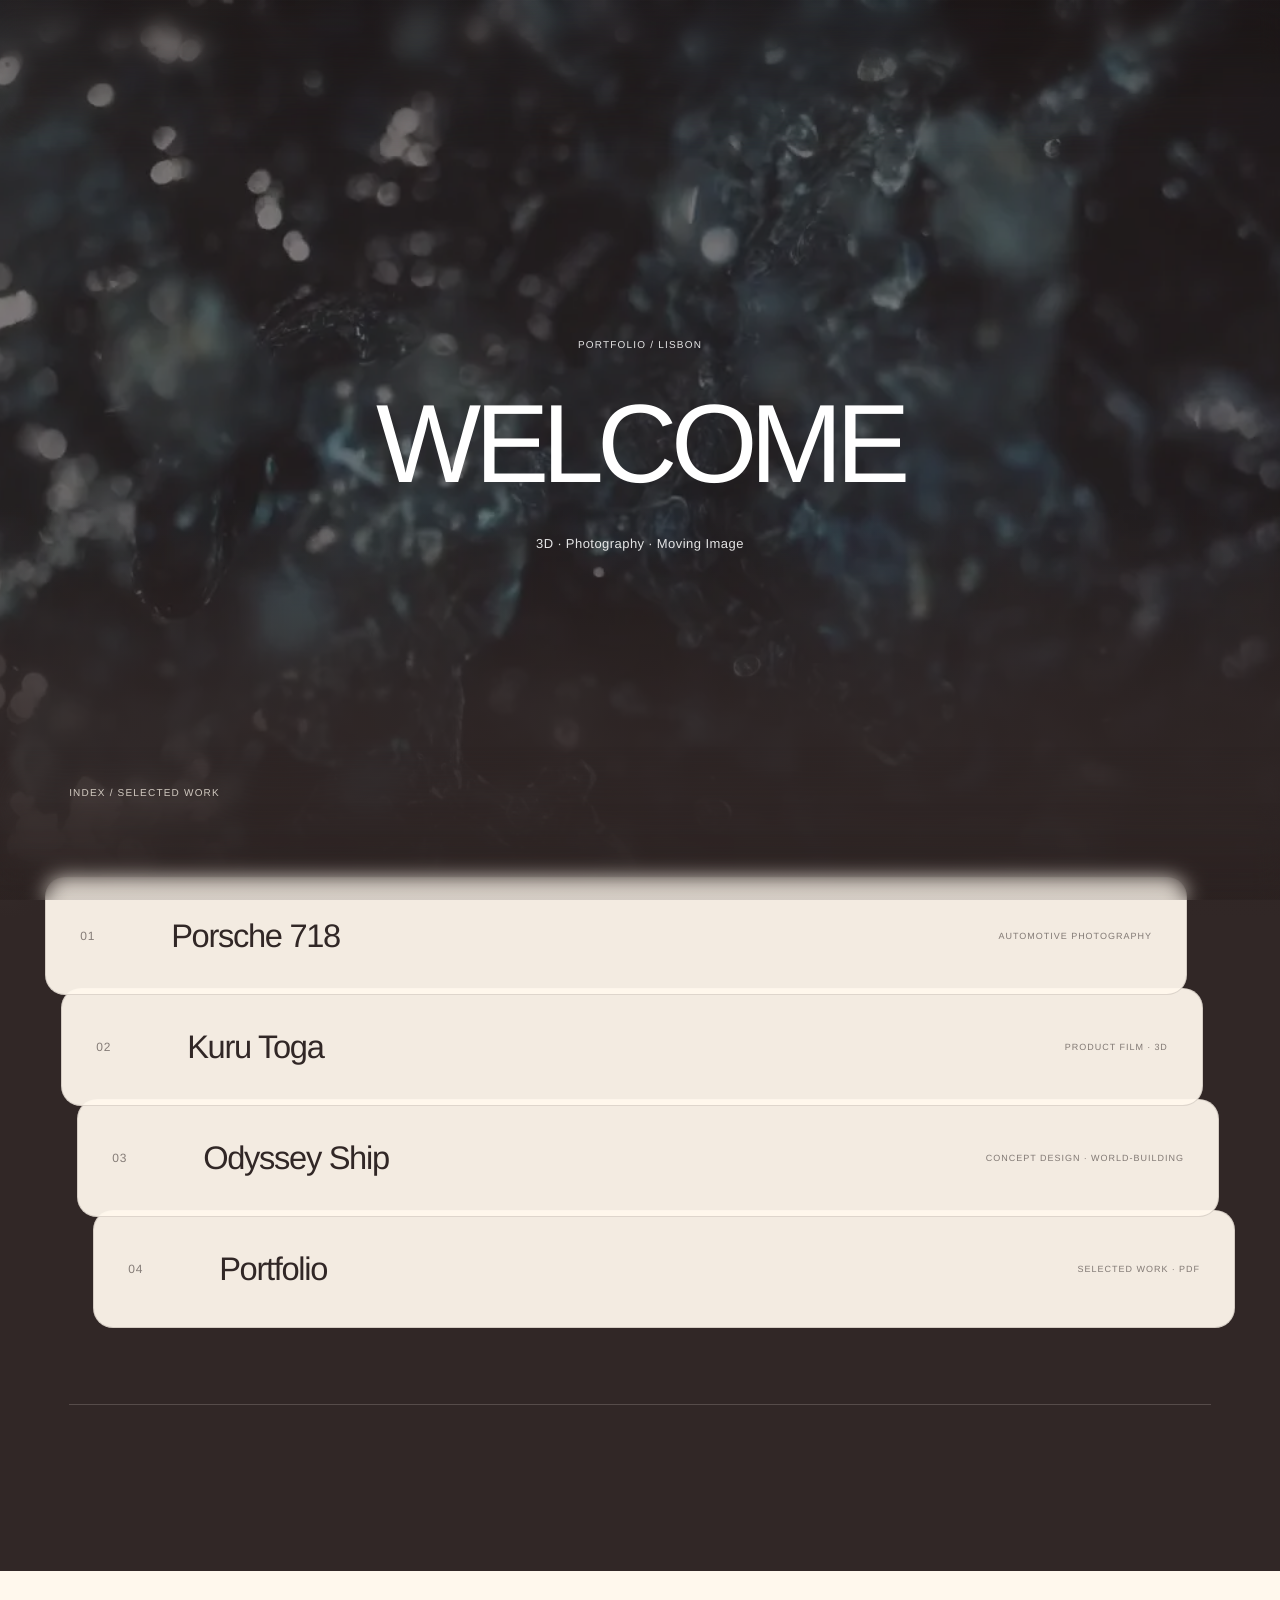
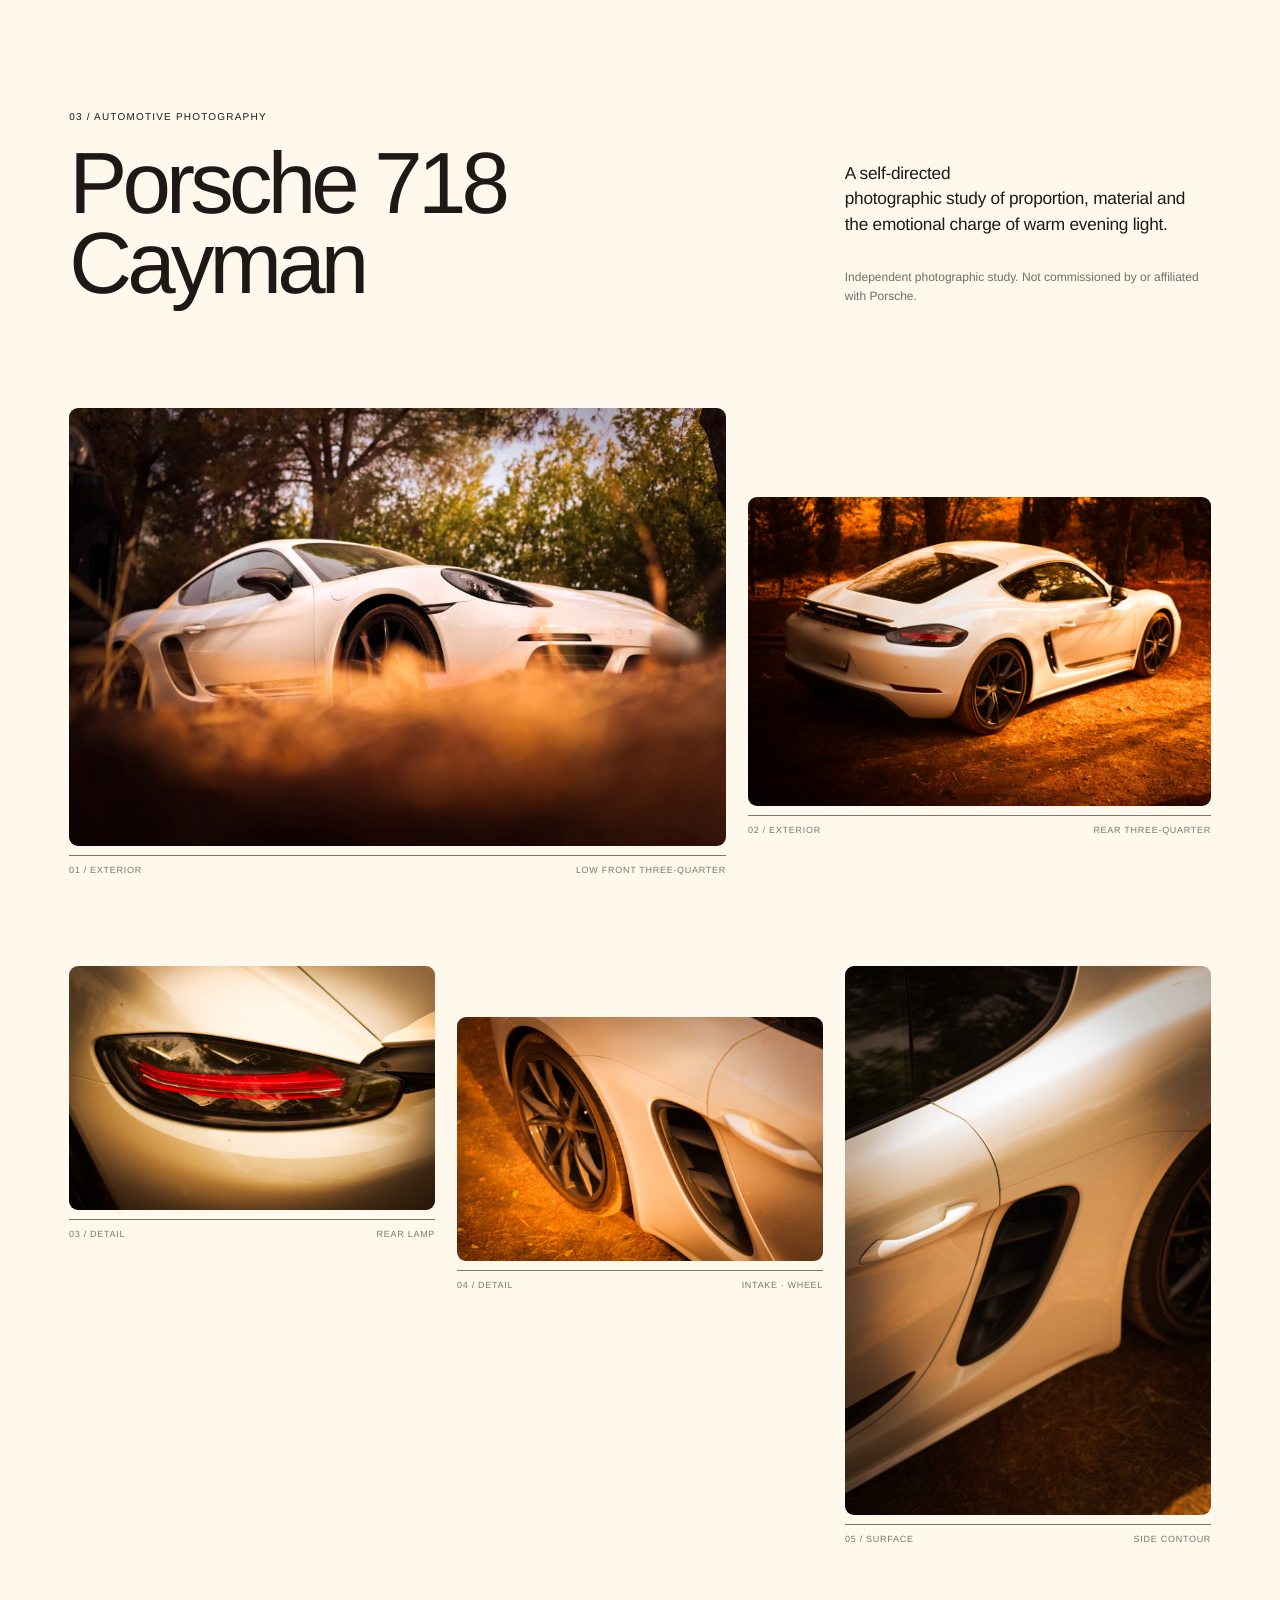
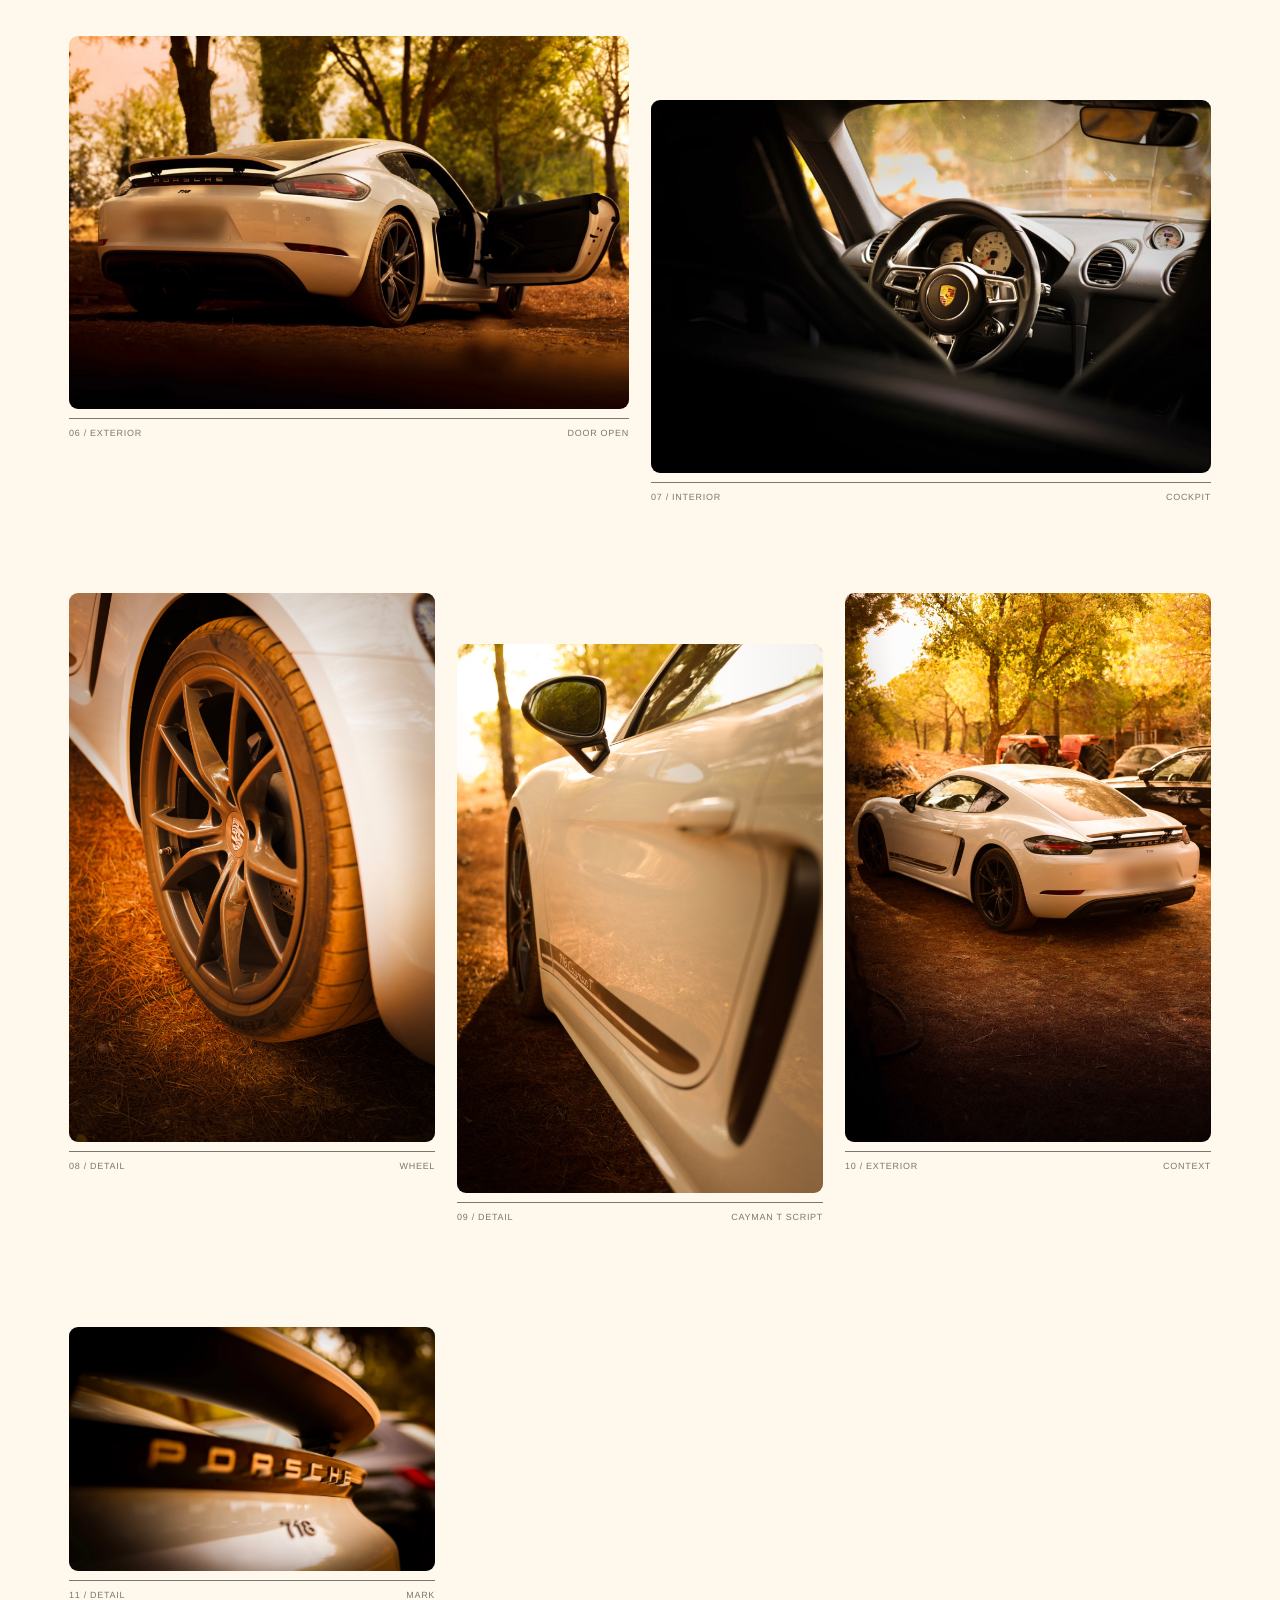
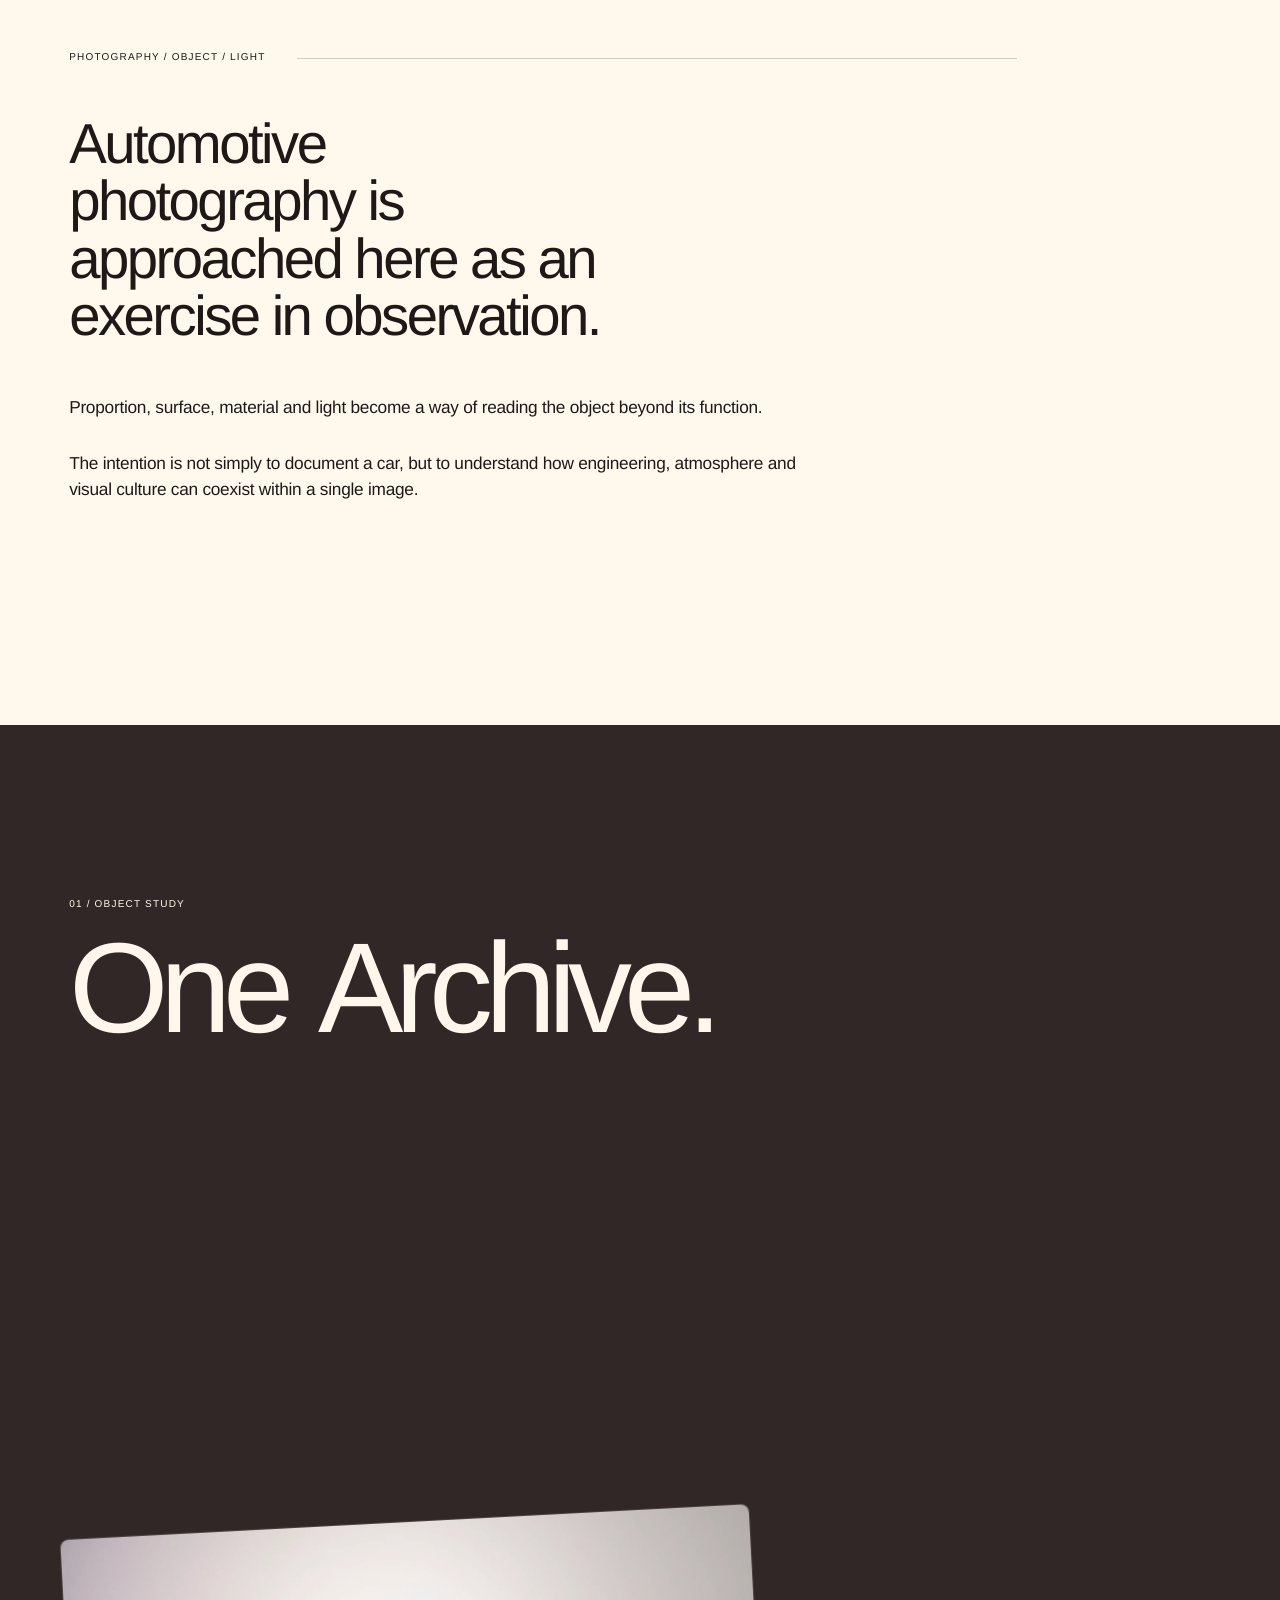
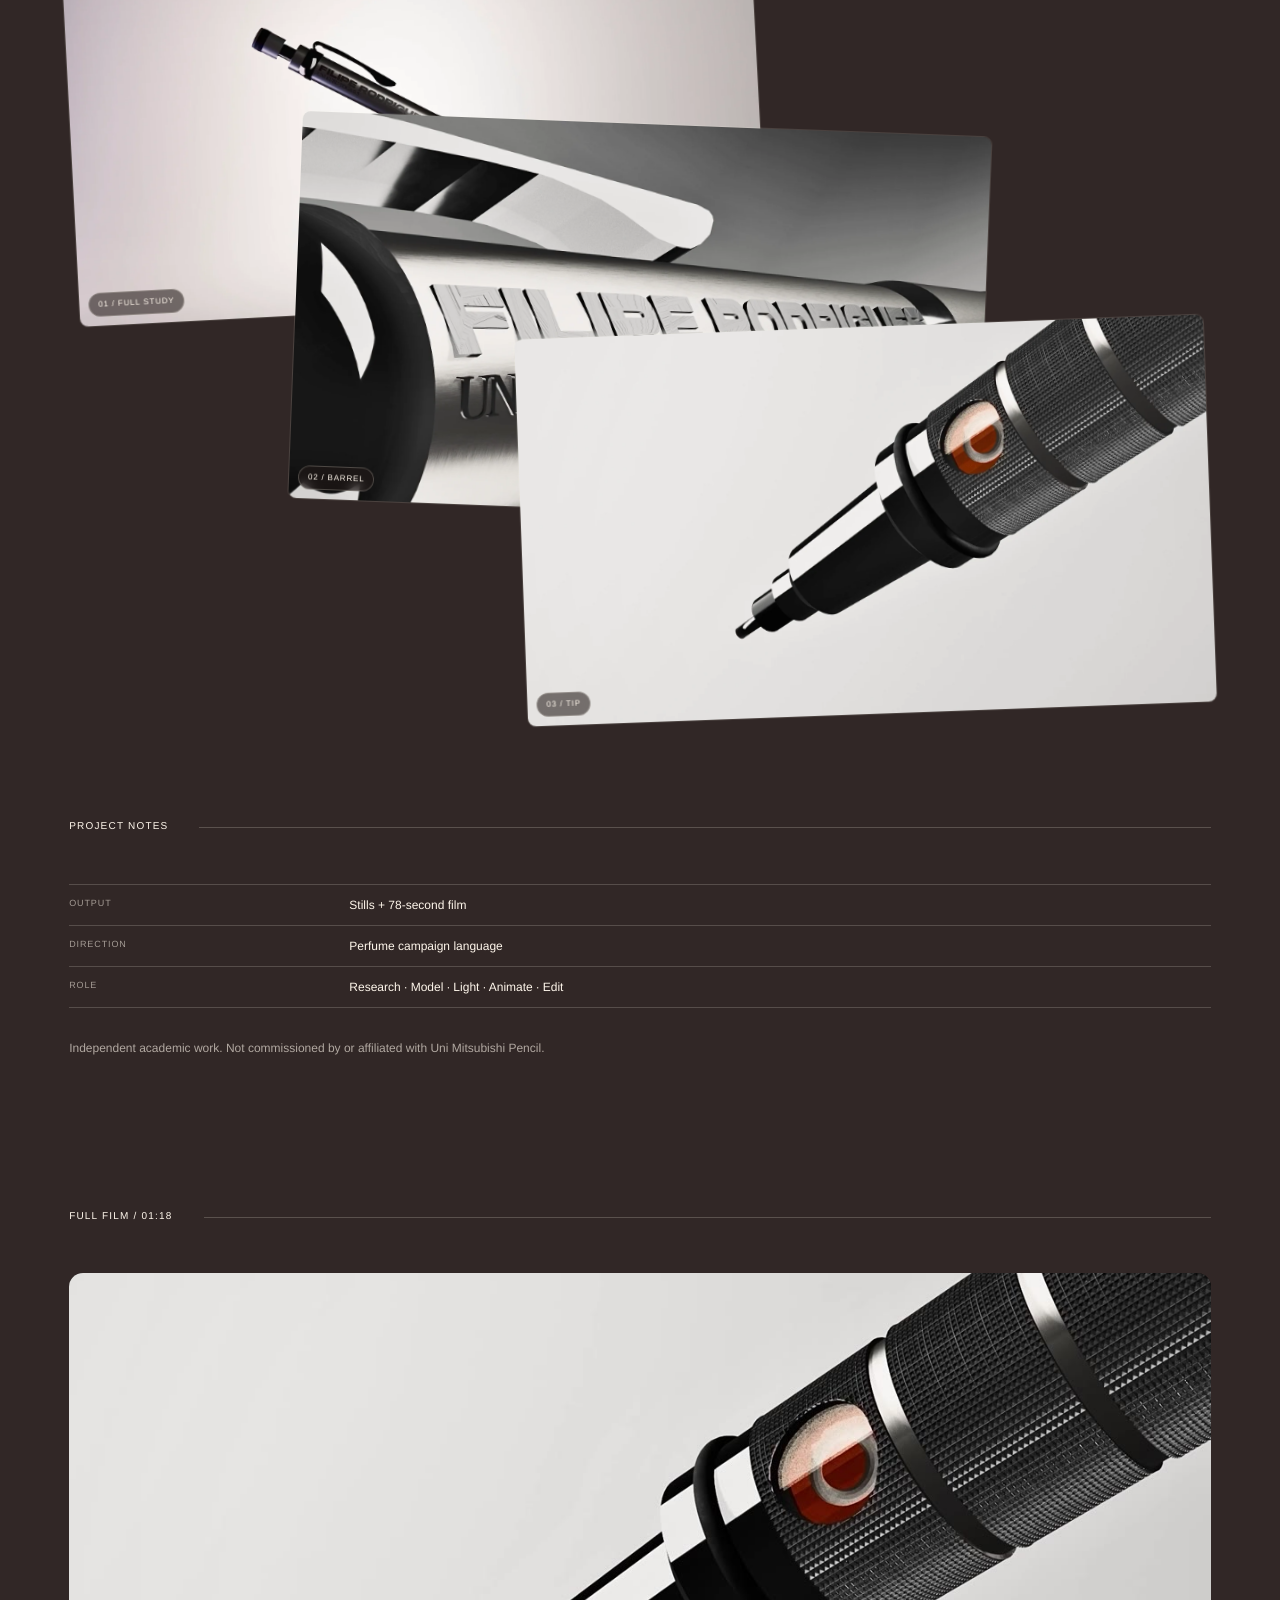
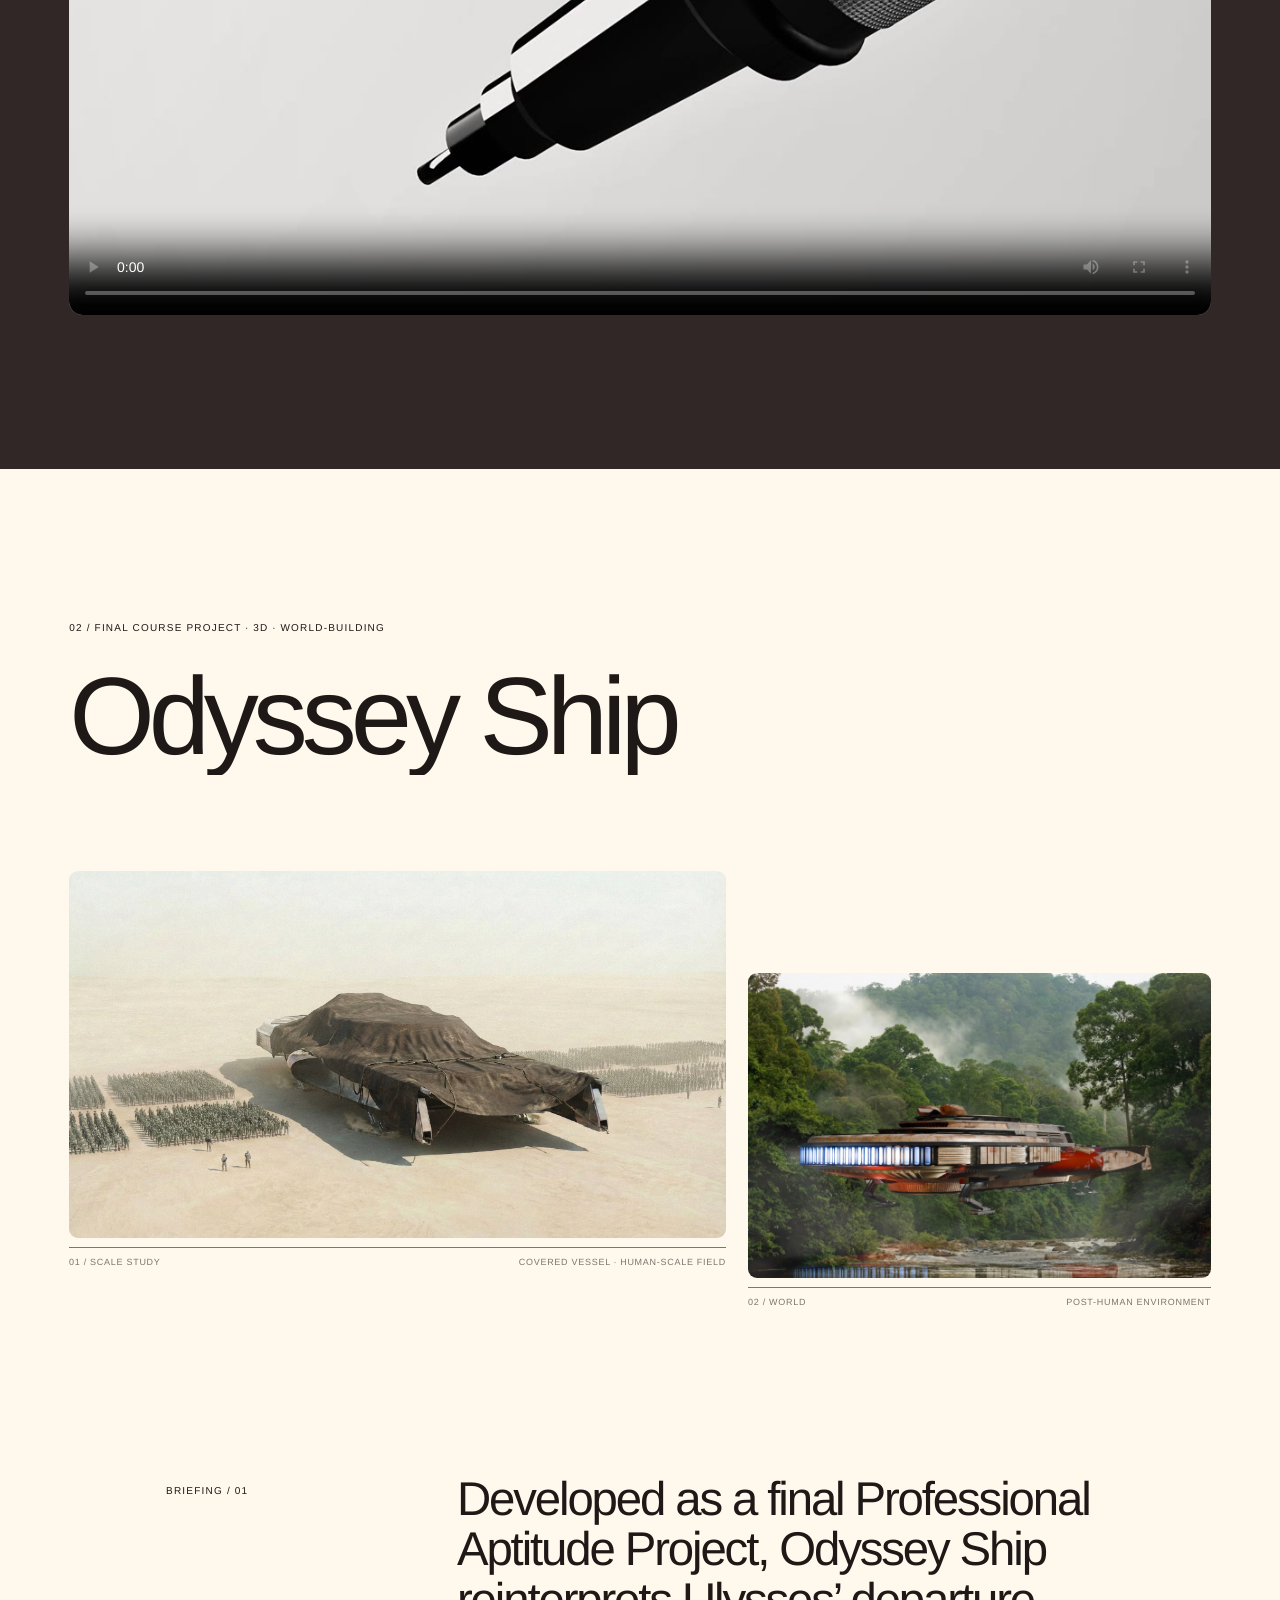
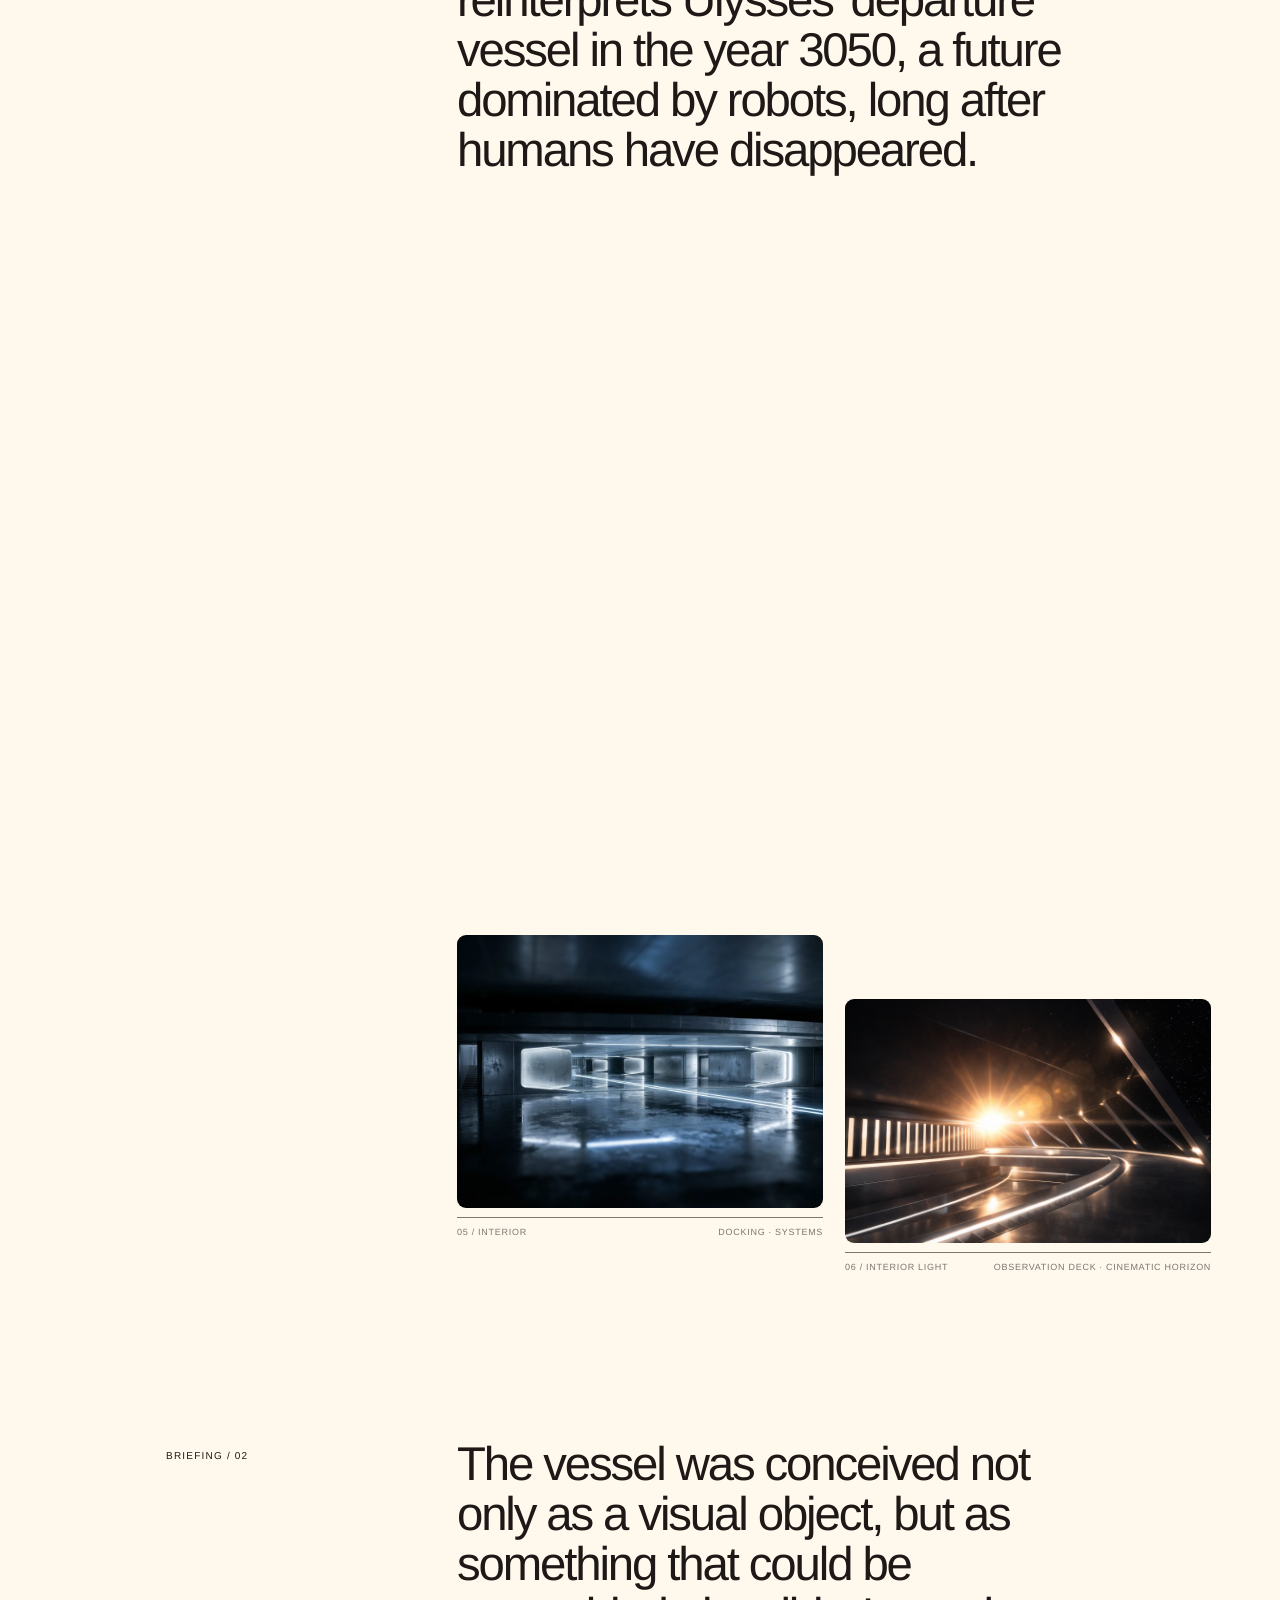
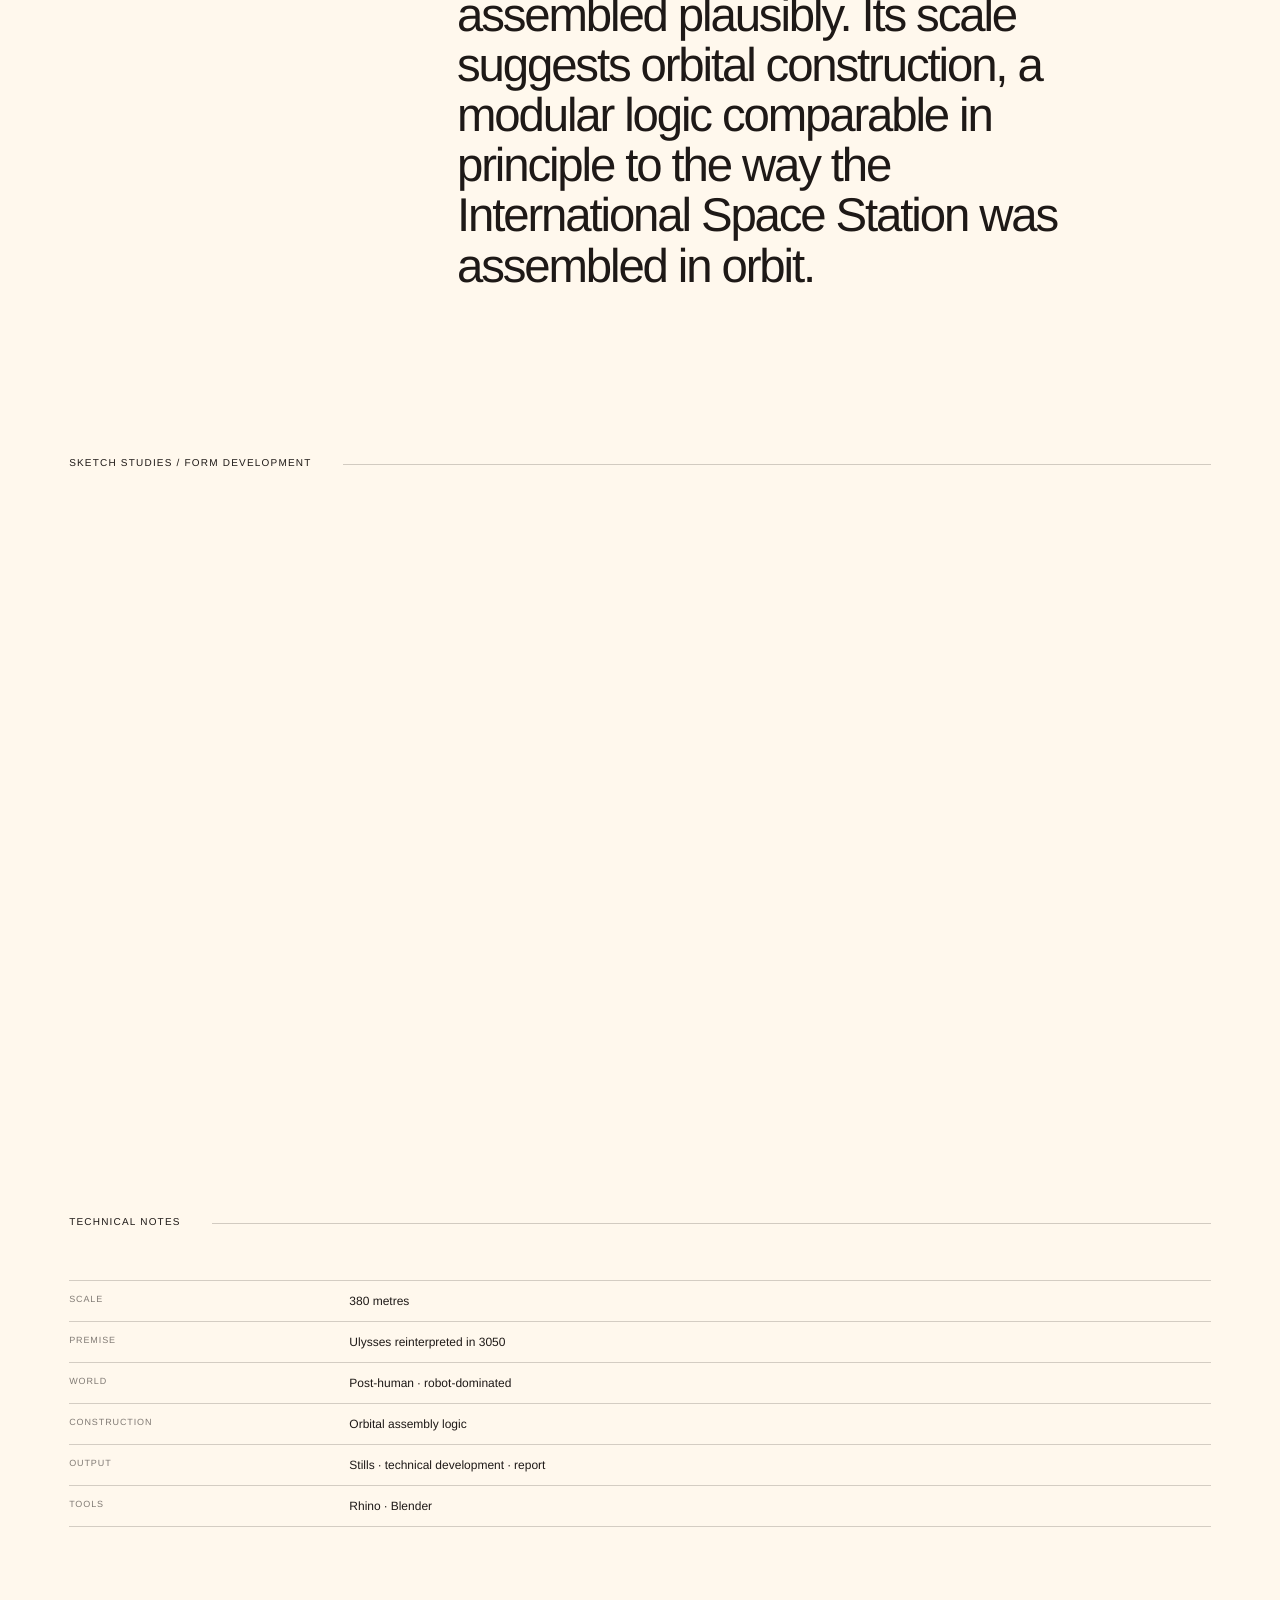
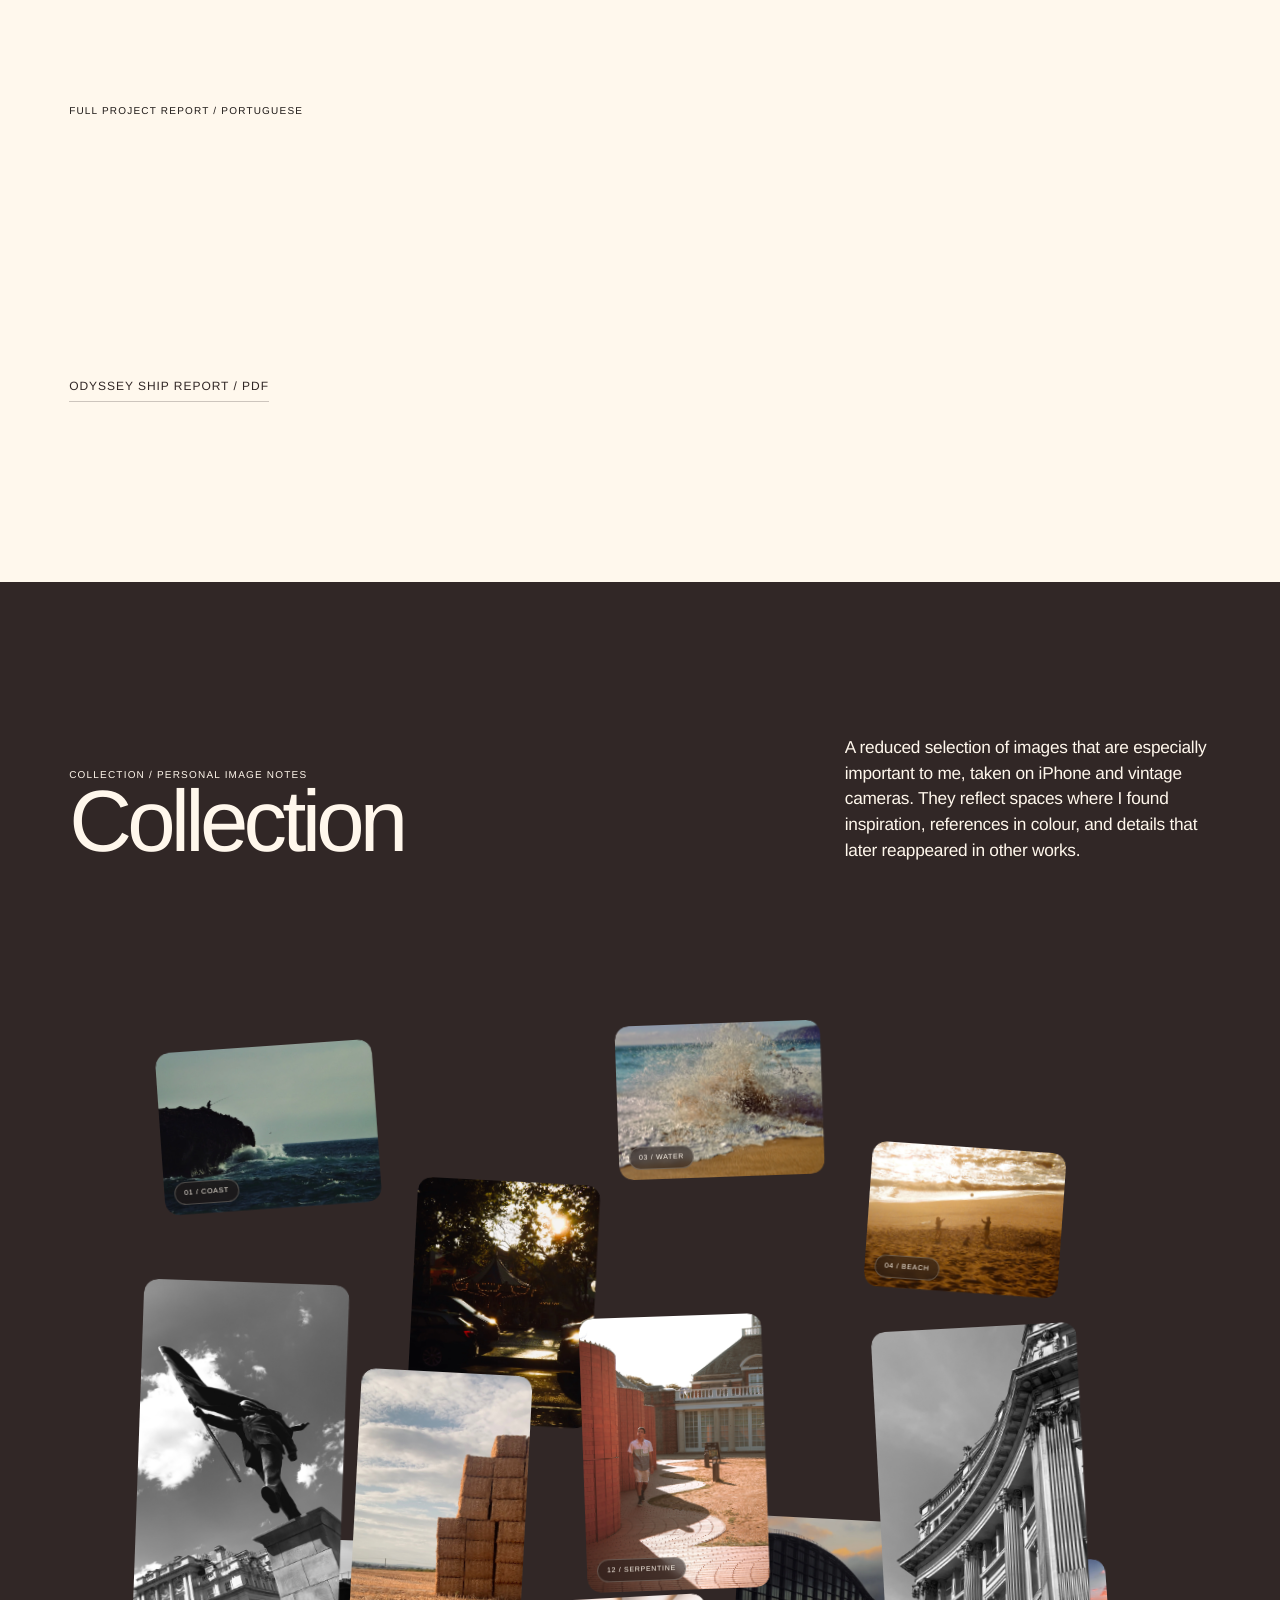
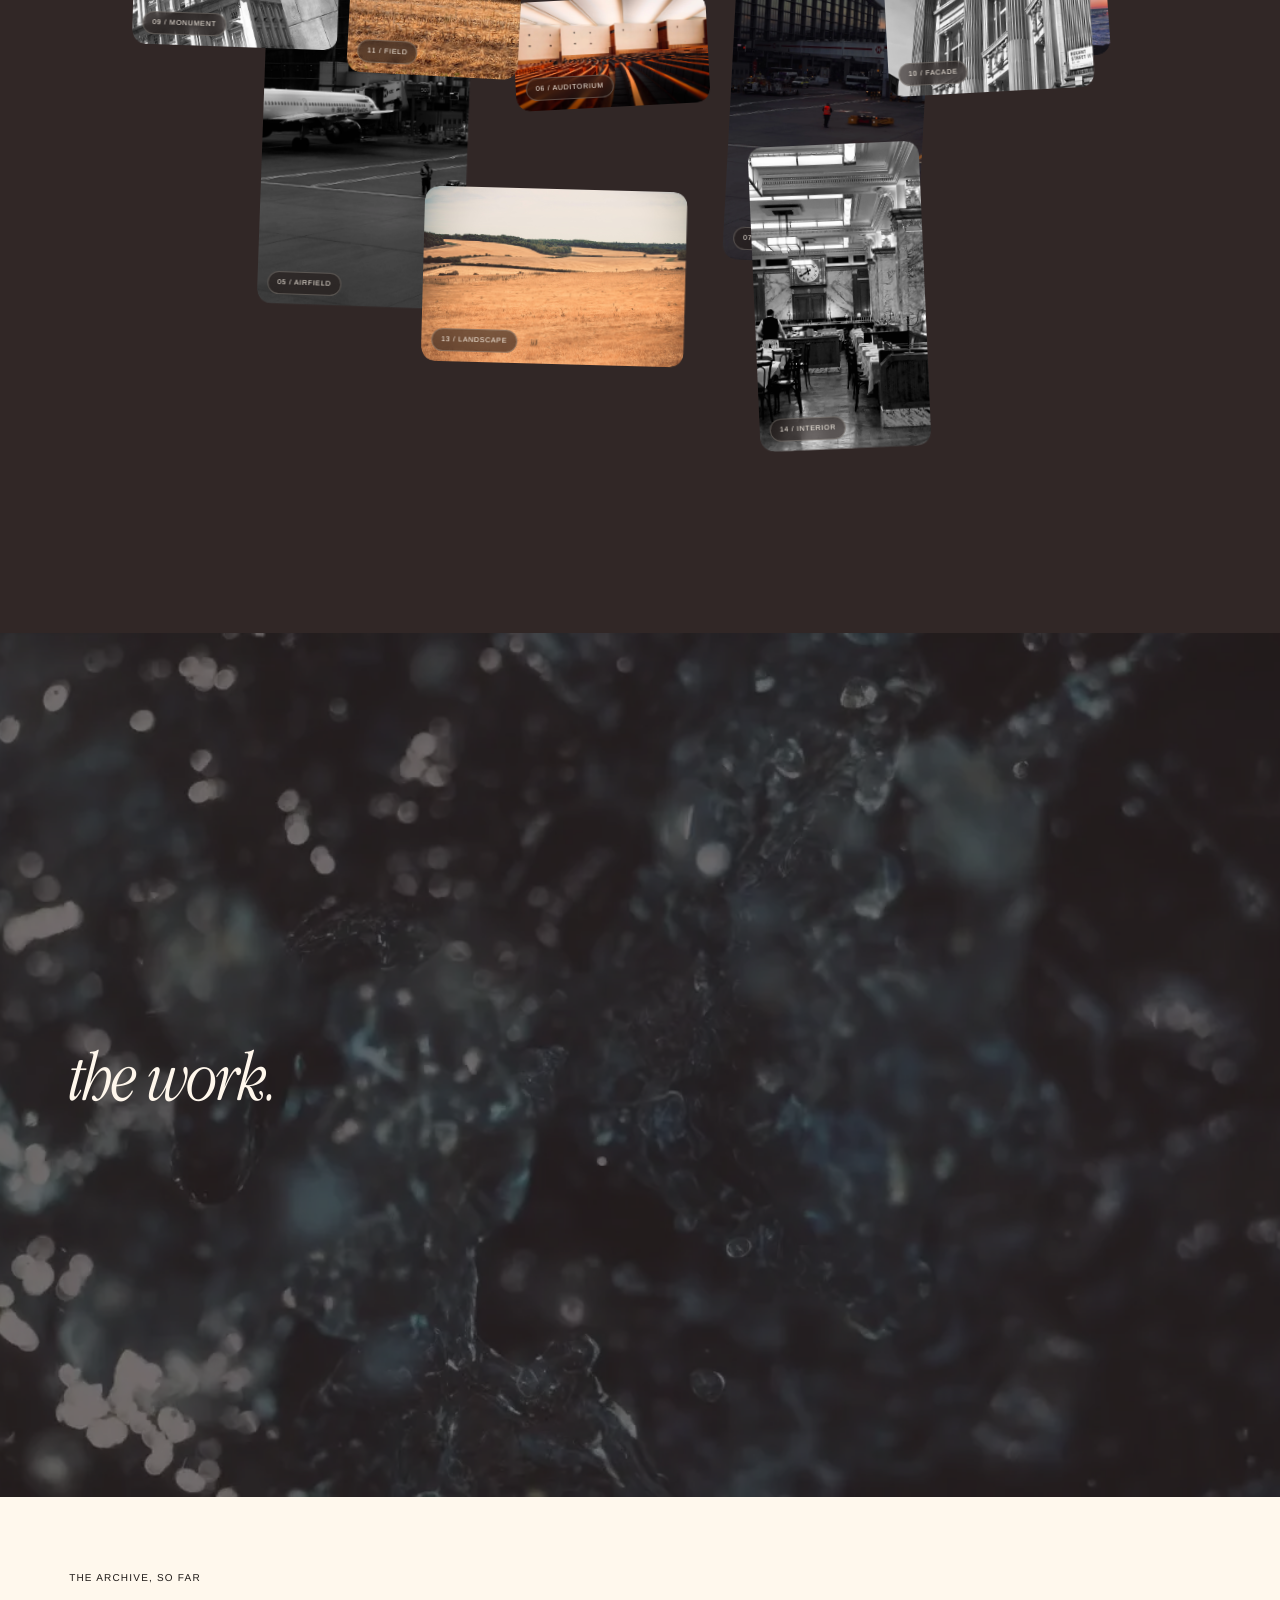
==== commit a08b7eb3: "update website" ====
--- a/index.html
+++ b/index.html
@@ -13,7 +13,7 @@
   <title>Filipe Archive · 3D, Photography & Moving Image</title>
   <link rel="preload" href="assets/fonts/Helvetica.ttf" as="font" type="font/ttf" crossorigin />
   <link rel="preload" href="assets/fonts/helvetica-light-587ebe5a59211.ttf" as="font" type="font/ttf" crossorigin />
-  <link rel="stylesheet" href="styles.css?v=40" />
+  <link rel="stylesheet" href="styles.css?v=48" />
 </head>
 <body>
   <a class="skip-link" href="#main">Skip to content</a>
@@ -370,12 +370,8 @@
         <div>
           <p class="meta">FULL PROJECT REPORT / PORTUGUESE</p>
           <h3 class="report-reward__title text-reveal" data-lines>The complete project, documented.</h3>
-        </div>
-        <a class="report-card" href="assets/docs/odyssey-ship-project-portuguese.pdf" target="_blank" rel="noopener" data-card3d>
-          <span class="report-card__meta">150 PAGES / PDF</span>
-          <span class="report-card__big">Odyssey<br />Ship</span>
-          <span class="report-card__action">Open report</span>
-        </a>
+          <a class="quiet-link quiet-link--dark report-quiet-link" href="assets/docs/odyssey-ship-project-portuguese.pdf" target="_blank" rel="noopener">Odyssey Ship report / PDF</a>
+        </div>
       </div>
     </section>
 
@@ -625,6 +621,6 @@
     <p class="lightbox__count" data-lightbox-count></p>
   </div>
 
-  <script src="app.js?v=40" defer></script>
+  <script src="app.js?v=48" defer></script>
 </body>
 </html>
--- a/styles.css
+++ b/styles.css
@@ -244,6 +244,8 @@
 }
 .quiet-link:hover { gap: 20px; }
 .quiet-link--light { color: var(--light); }
+.quiet-link--dark { color: var(--brown); border-bottom-color: rgba(49,39,38,.24); }
+.report-quiet-link { margin-top: var(--s4); }
 
 /* Text reveal: lines are wrapped by JS */
 .text-reveal { visibility: hidden; }
@@ -990,7 +992,7 @@
   column-gap: var(--gutter);
   align-items: end;
 }
-.report-reward > div { grid-column: 1 / 9; position: relative; z-index: 2; padding-right: clamp(18px, 2vw, 34px); }
+.report-reward > div { grid-column: 1 / 10; position: relative; z-index: 2; padding-right: clamp(18px, 2vw, 34px); }
 .report-reward__title { margin-top: var(--s2); max-width: 12.4ch; overflow: visible; font-size: clamp(36px, 5vw, 78px); line-height: 1; letter-spacing: -.05em; font-weight: 400; }
 .report-card {
   grid-column: 10 / 13;
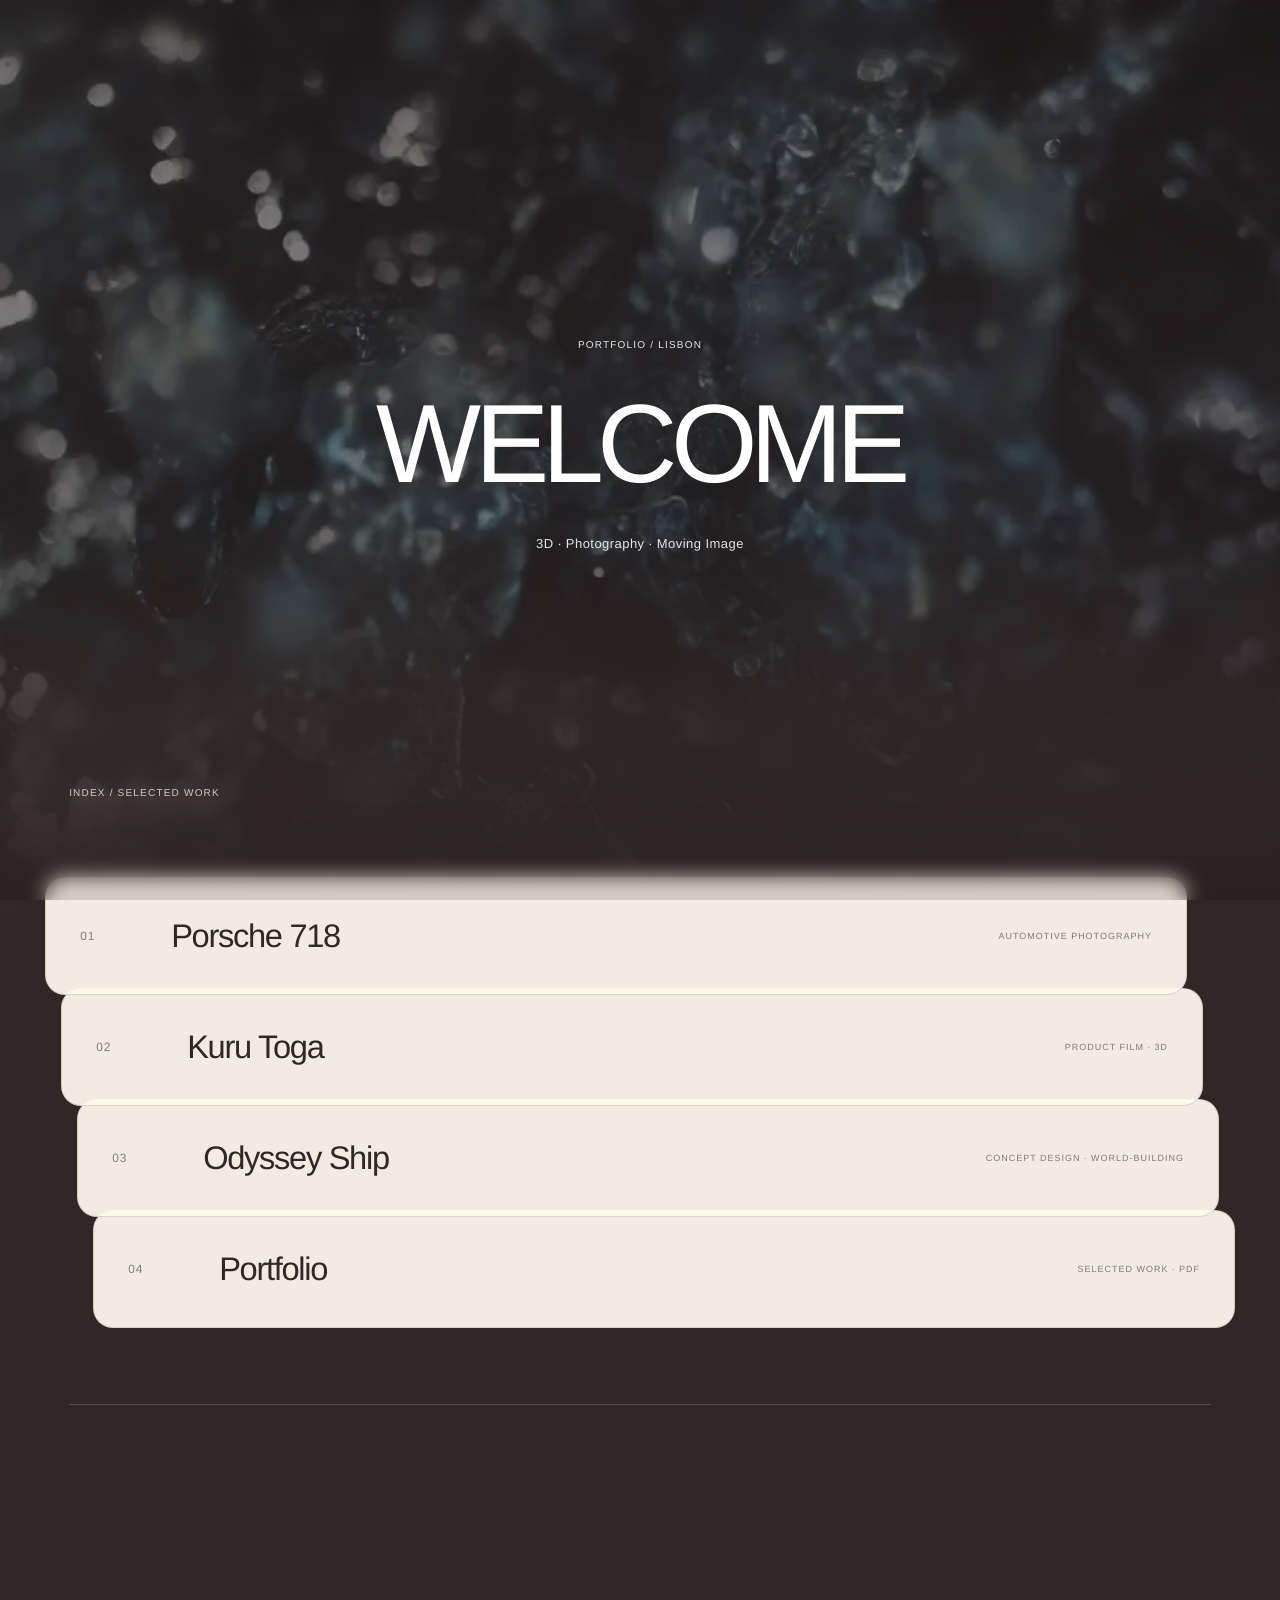
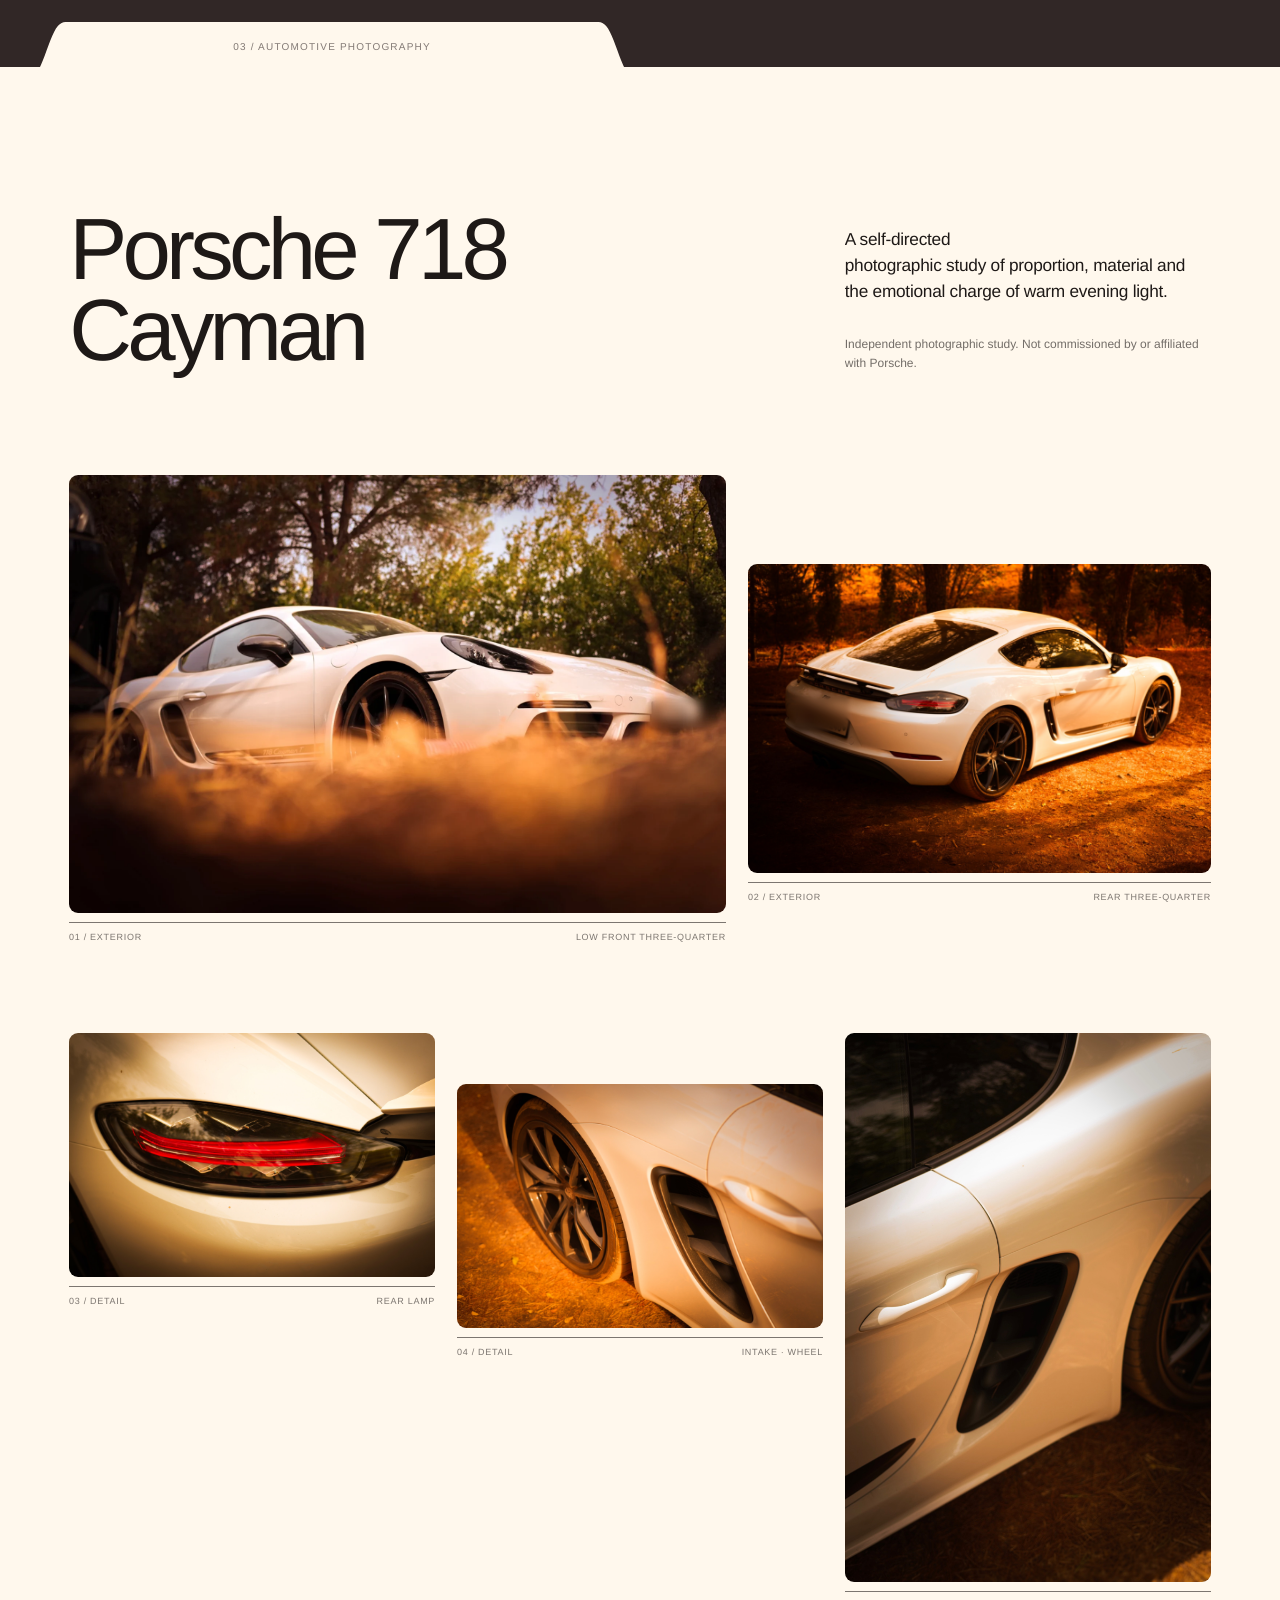
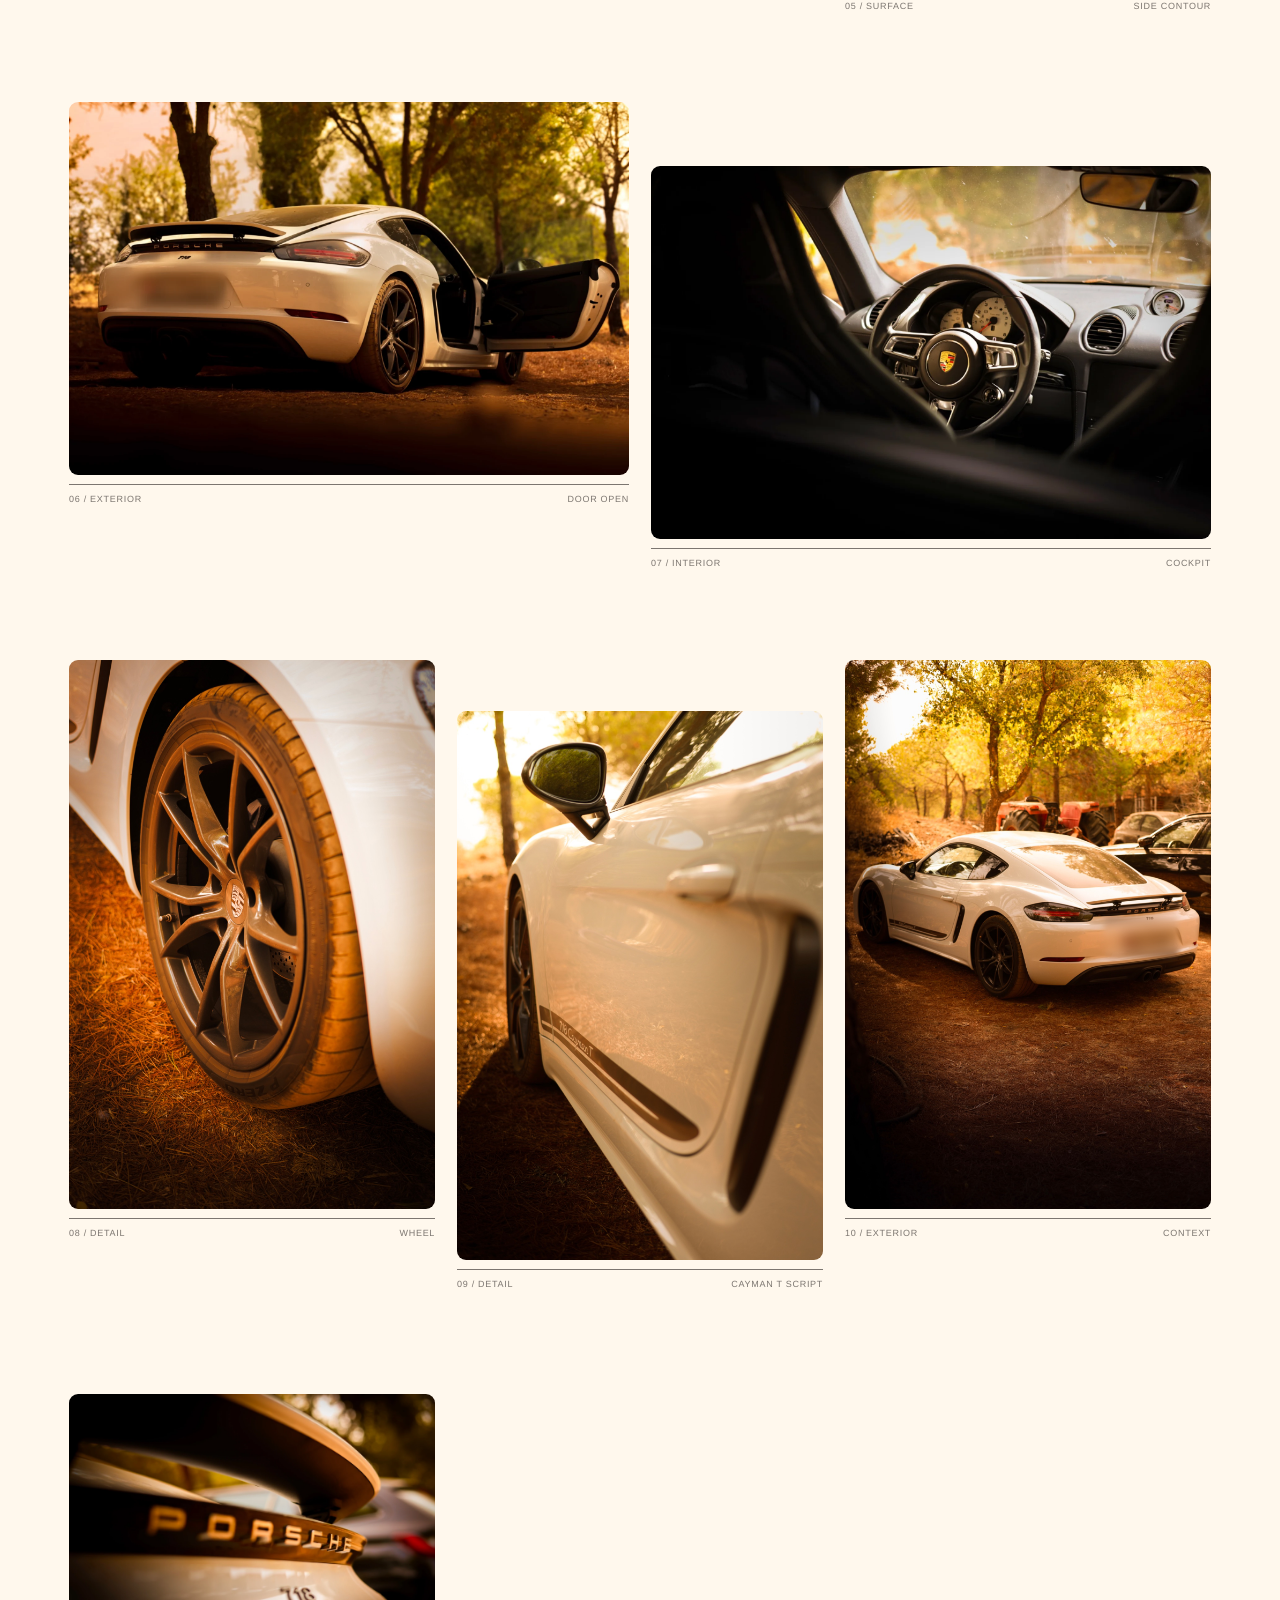
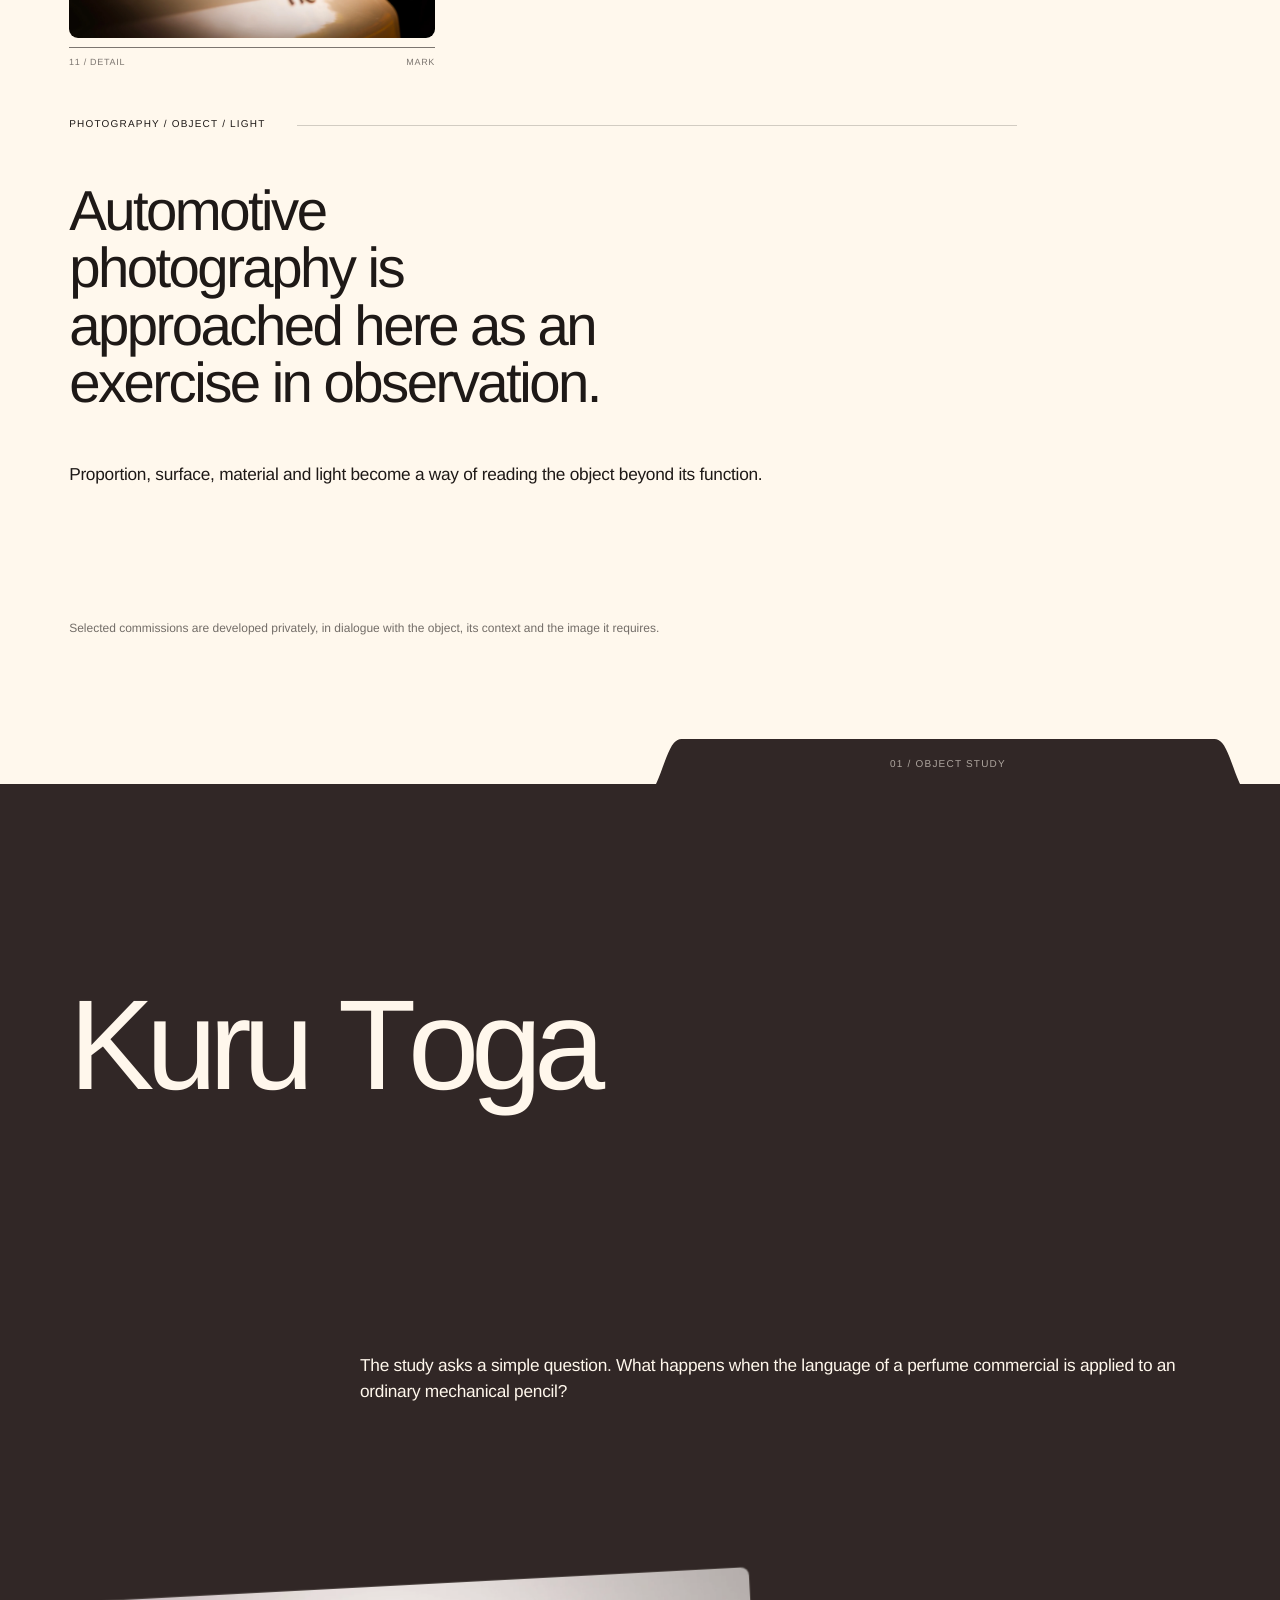
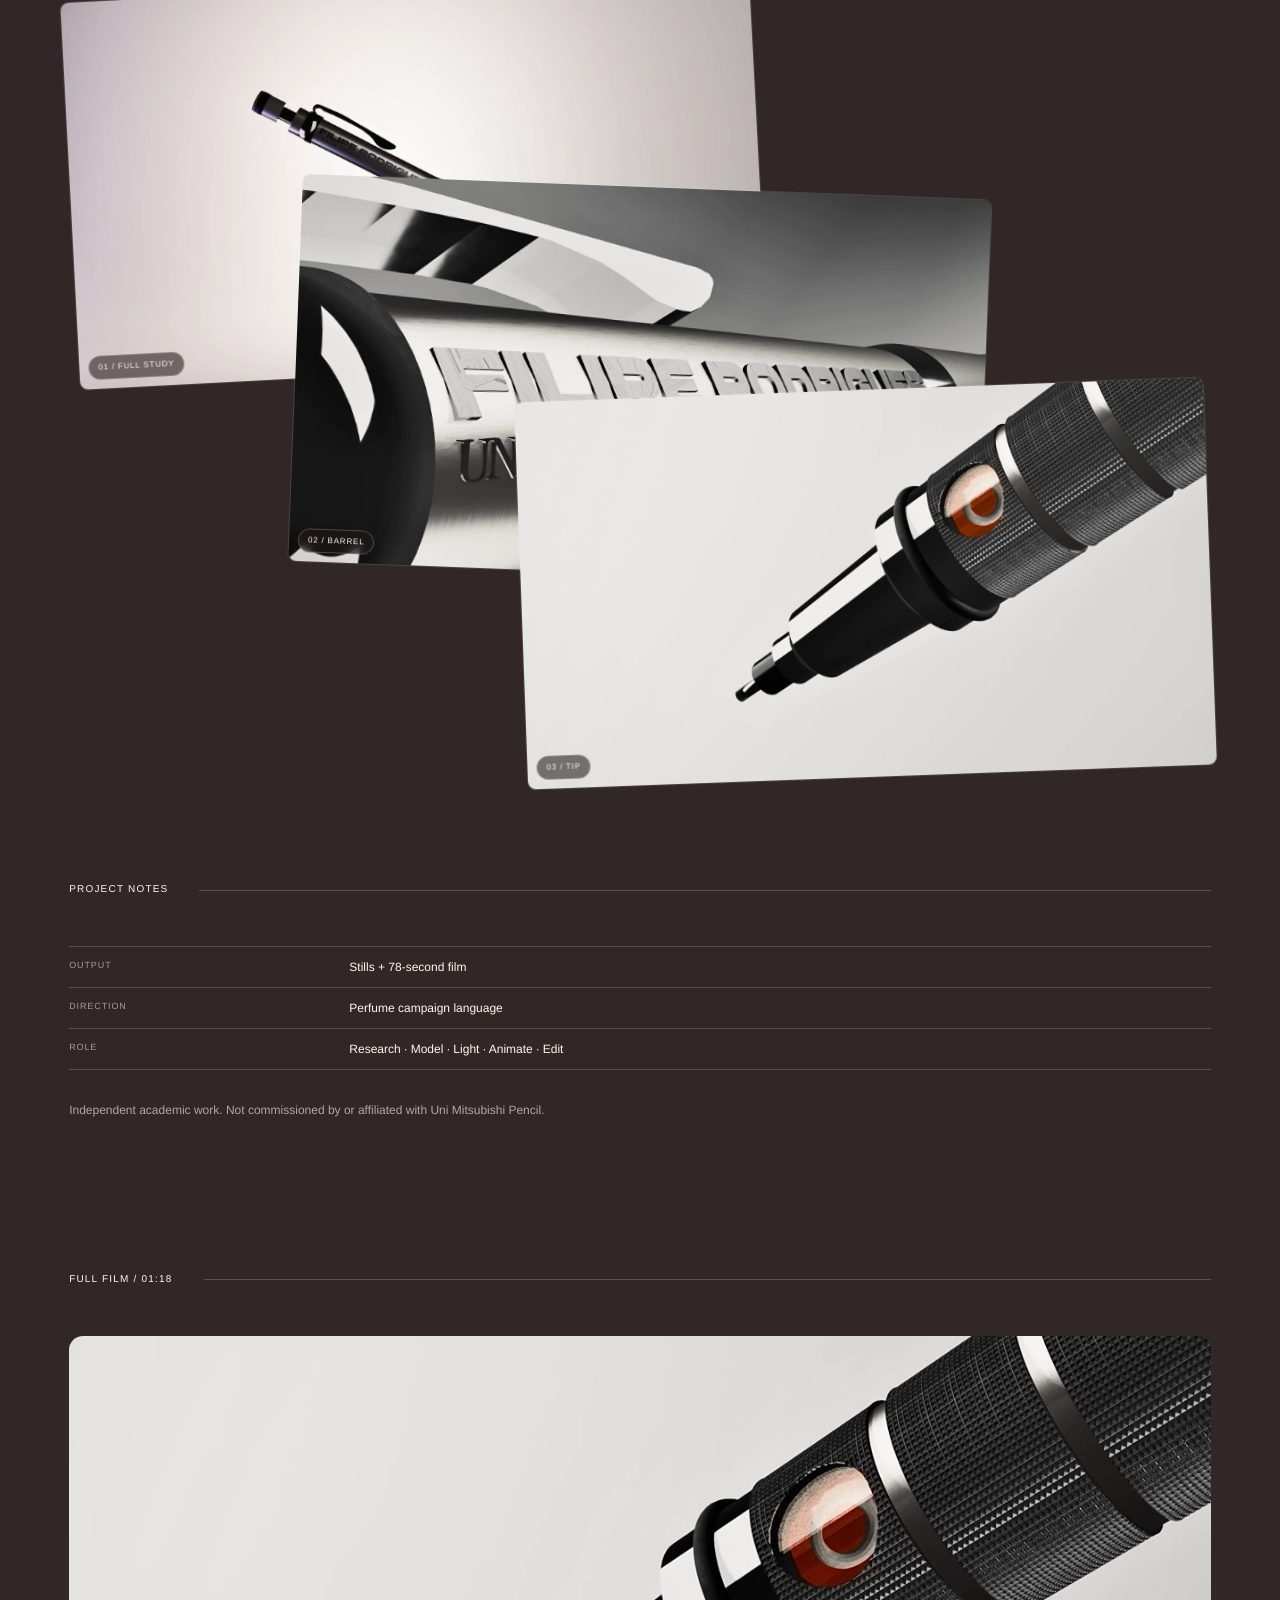
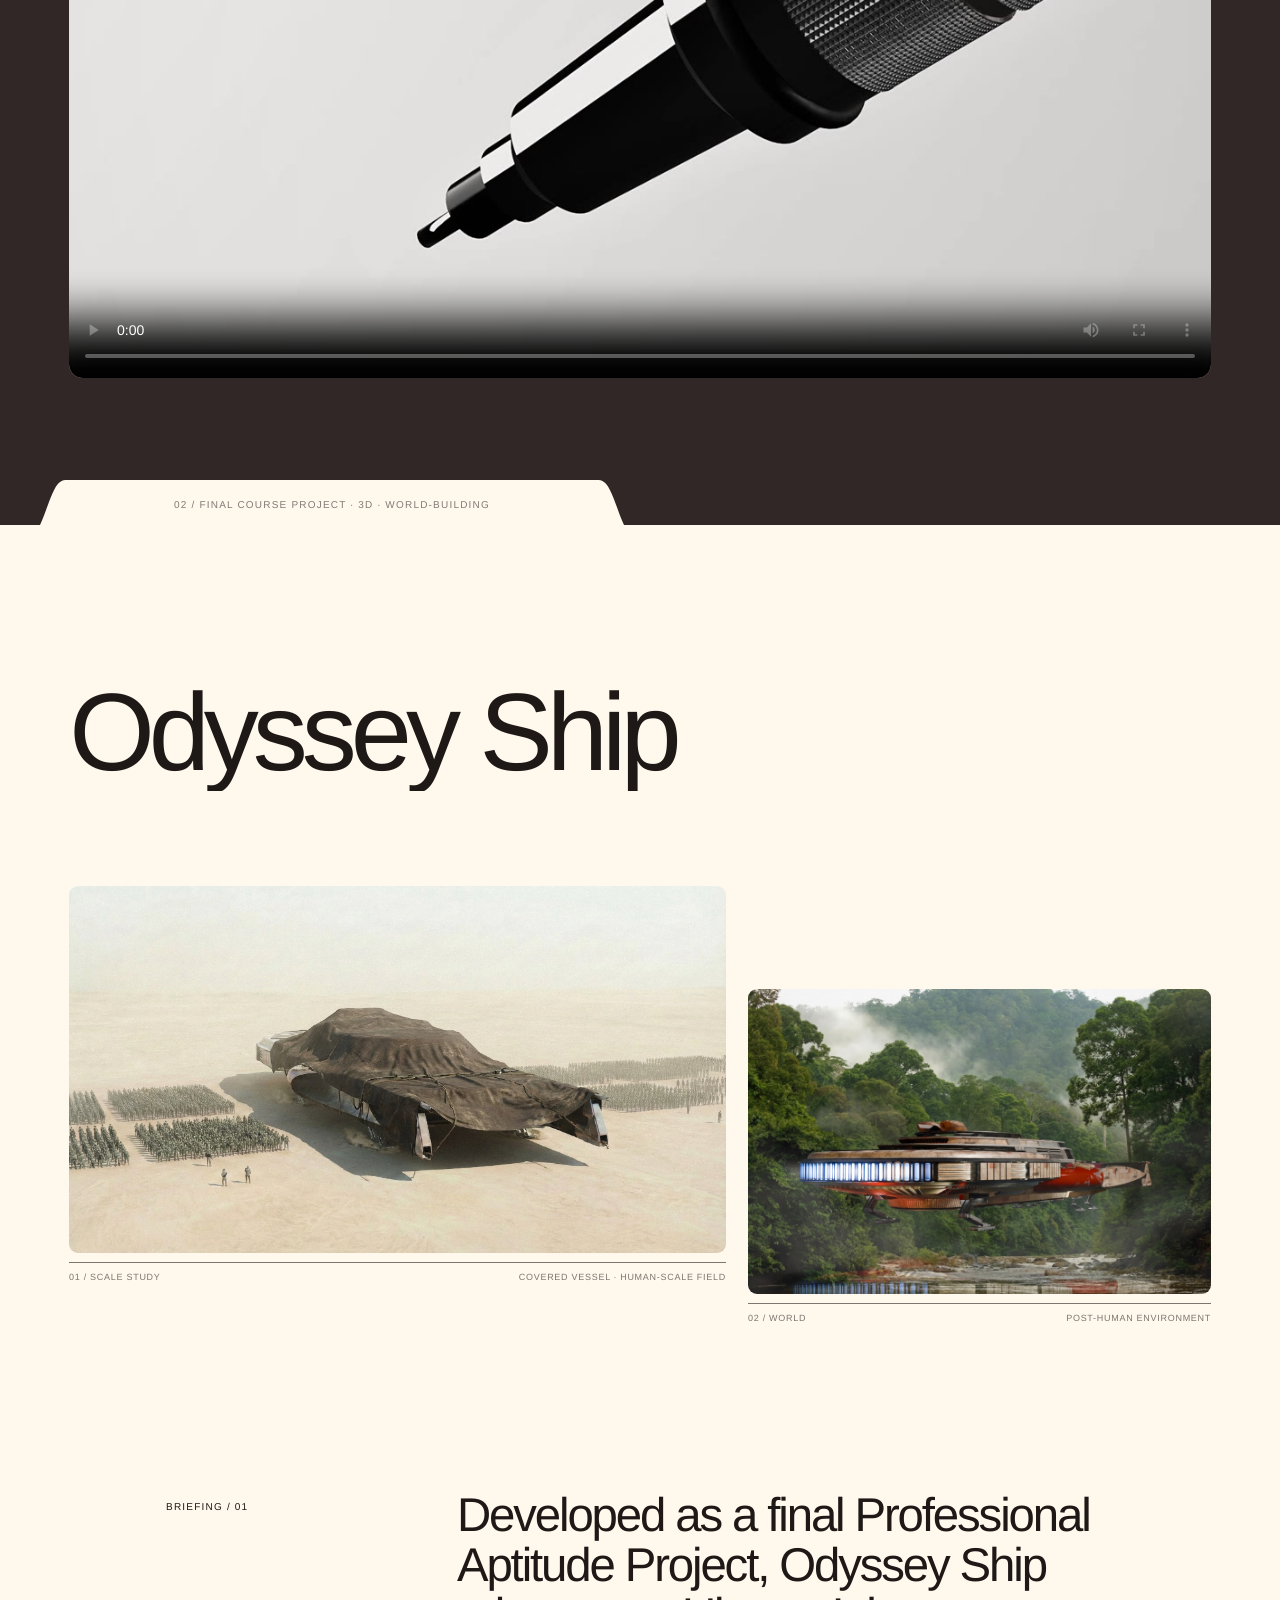
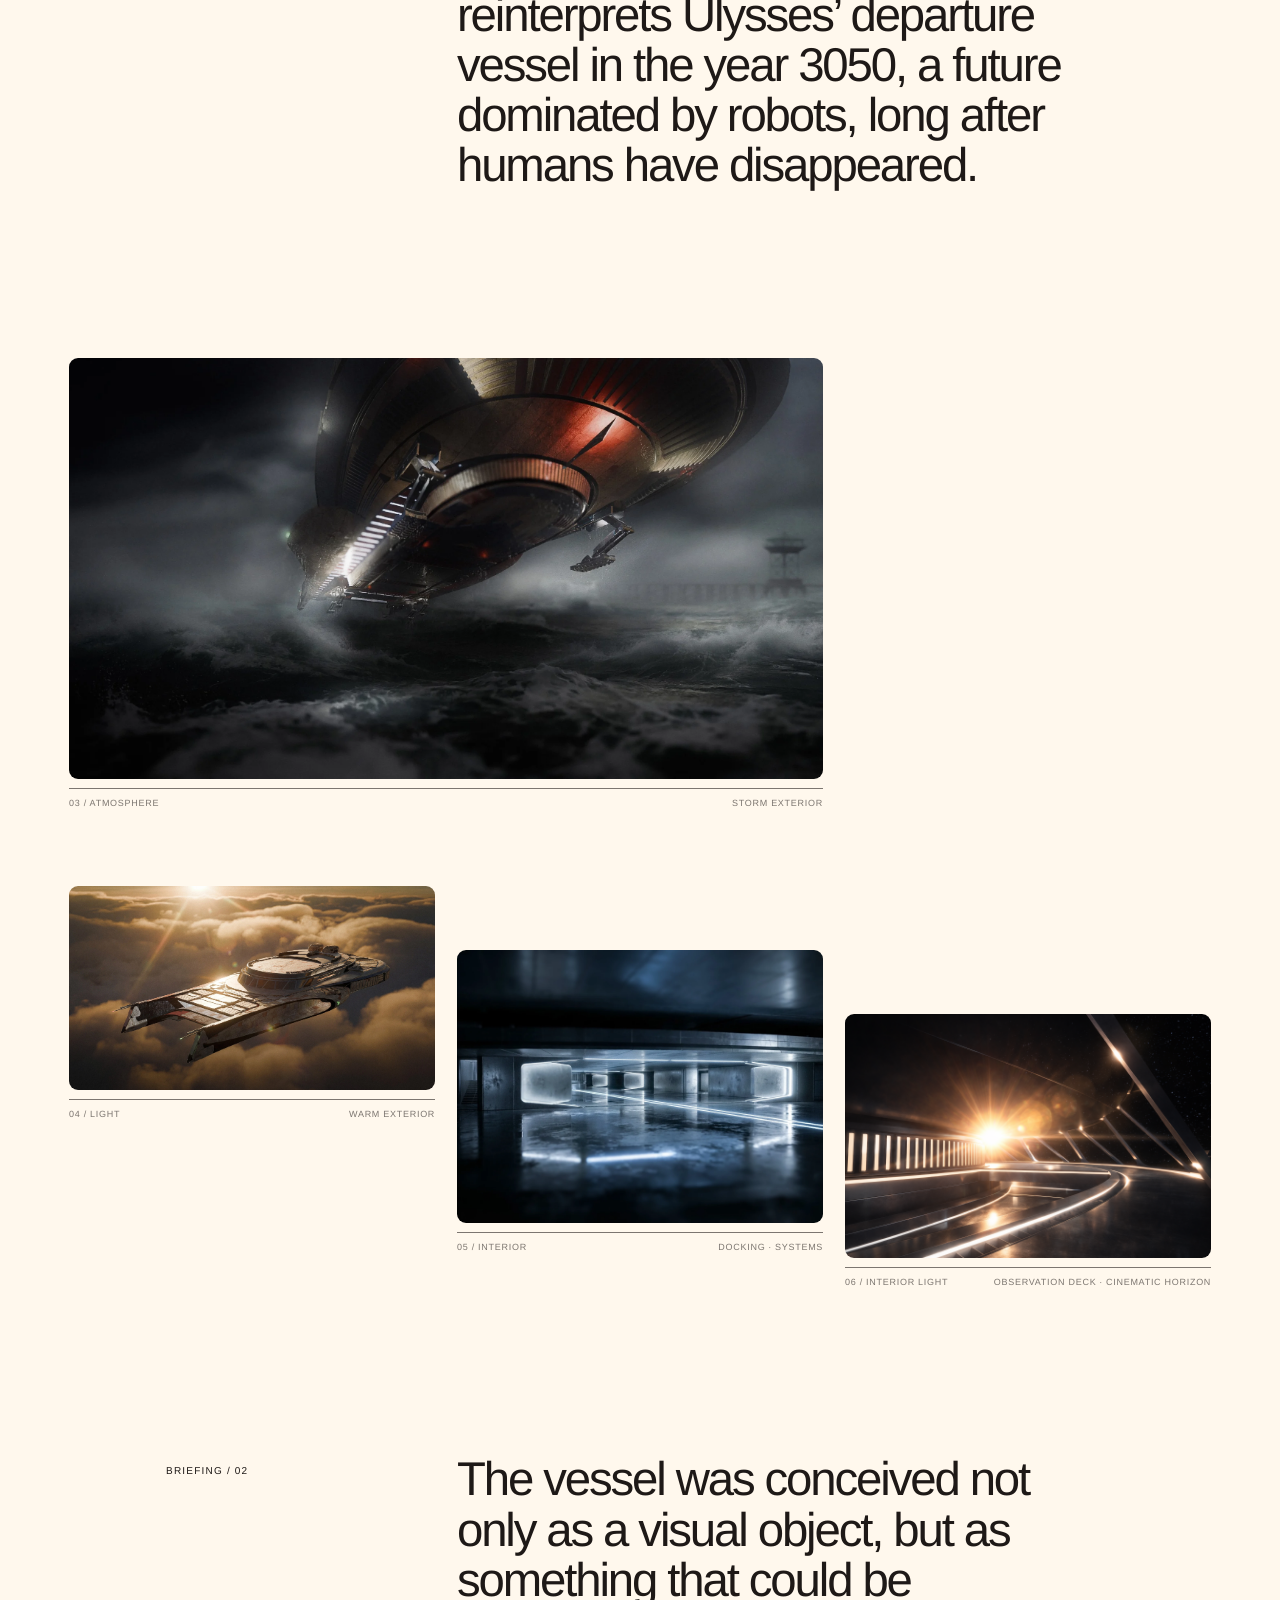
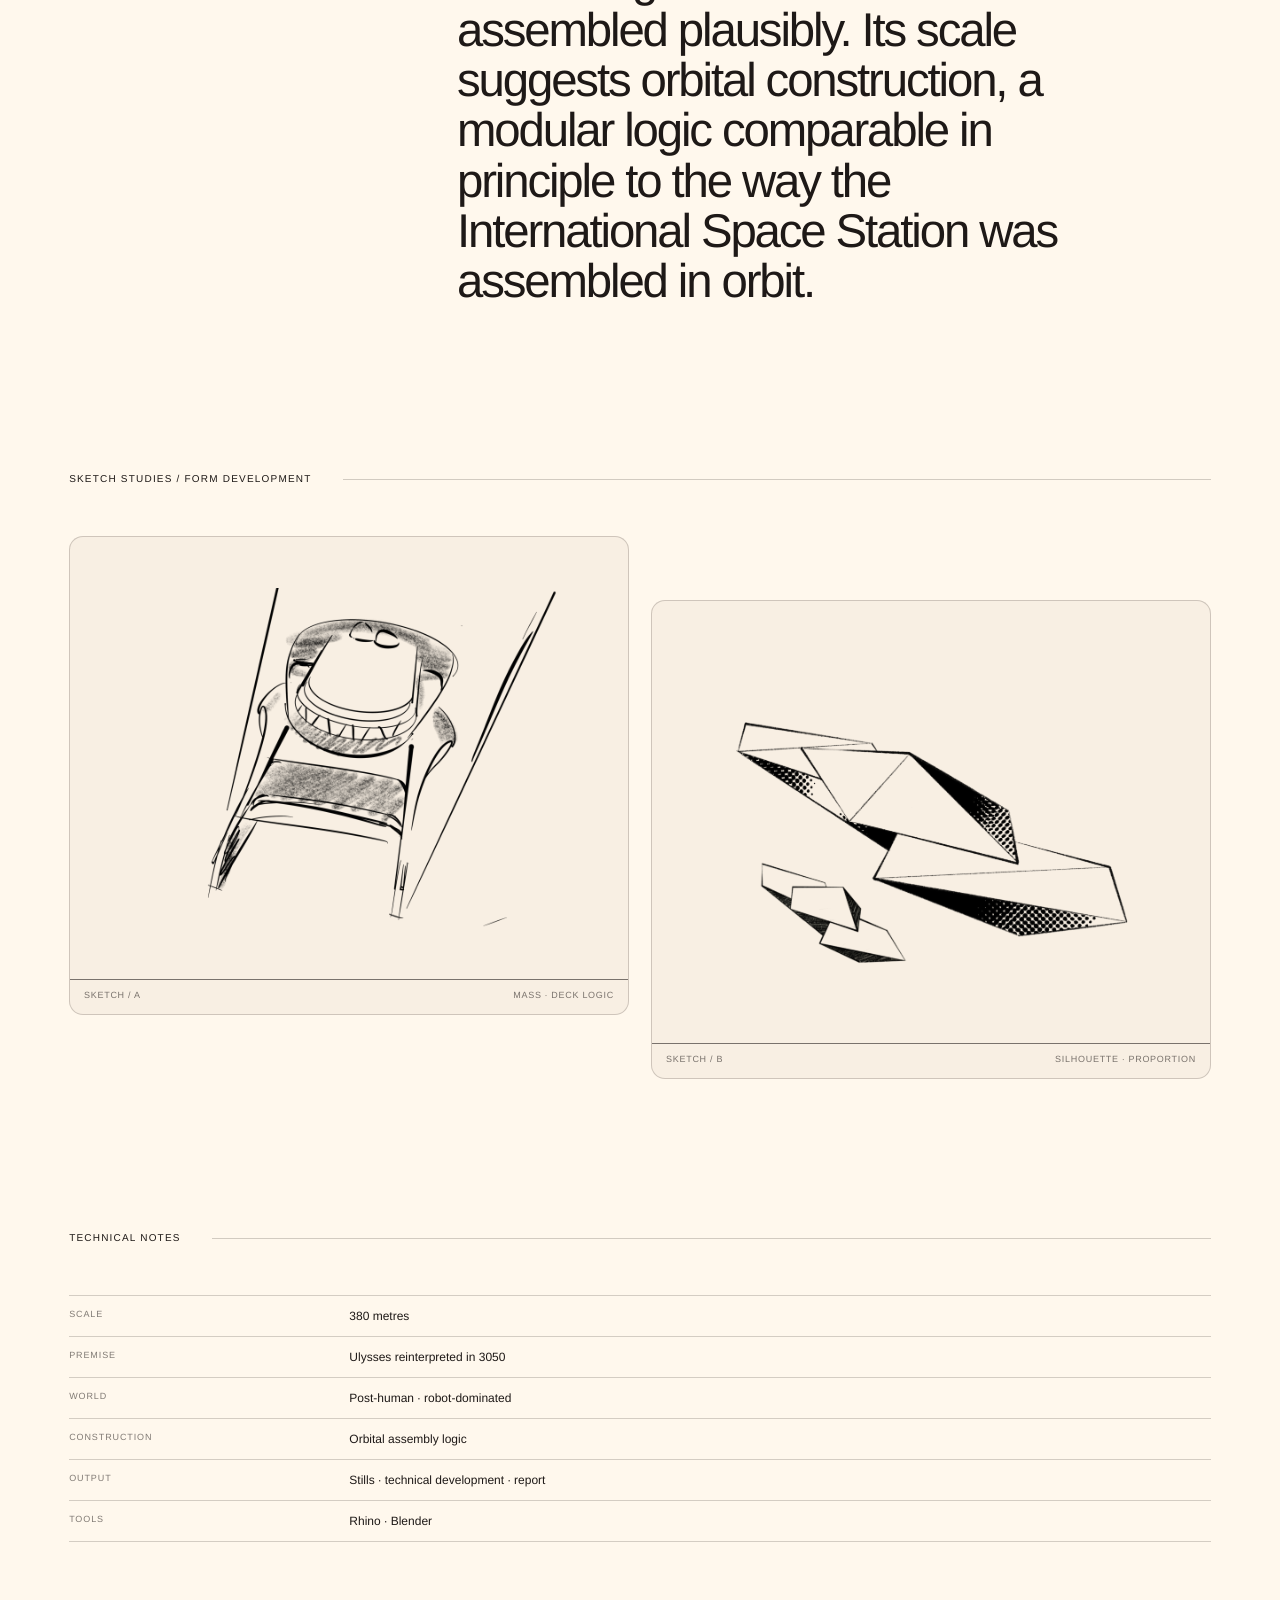
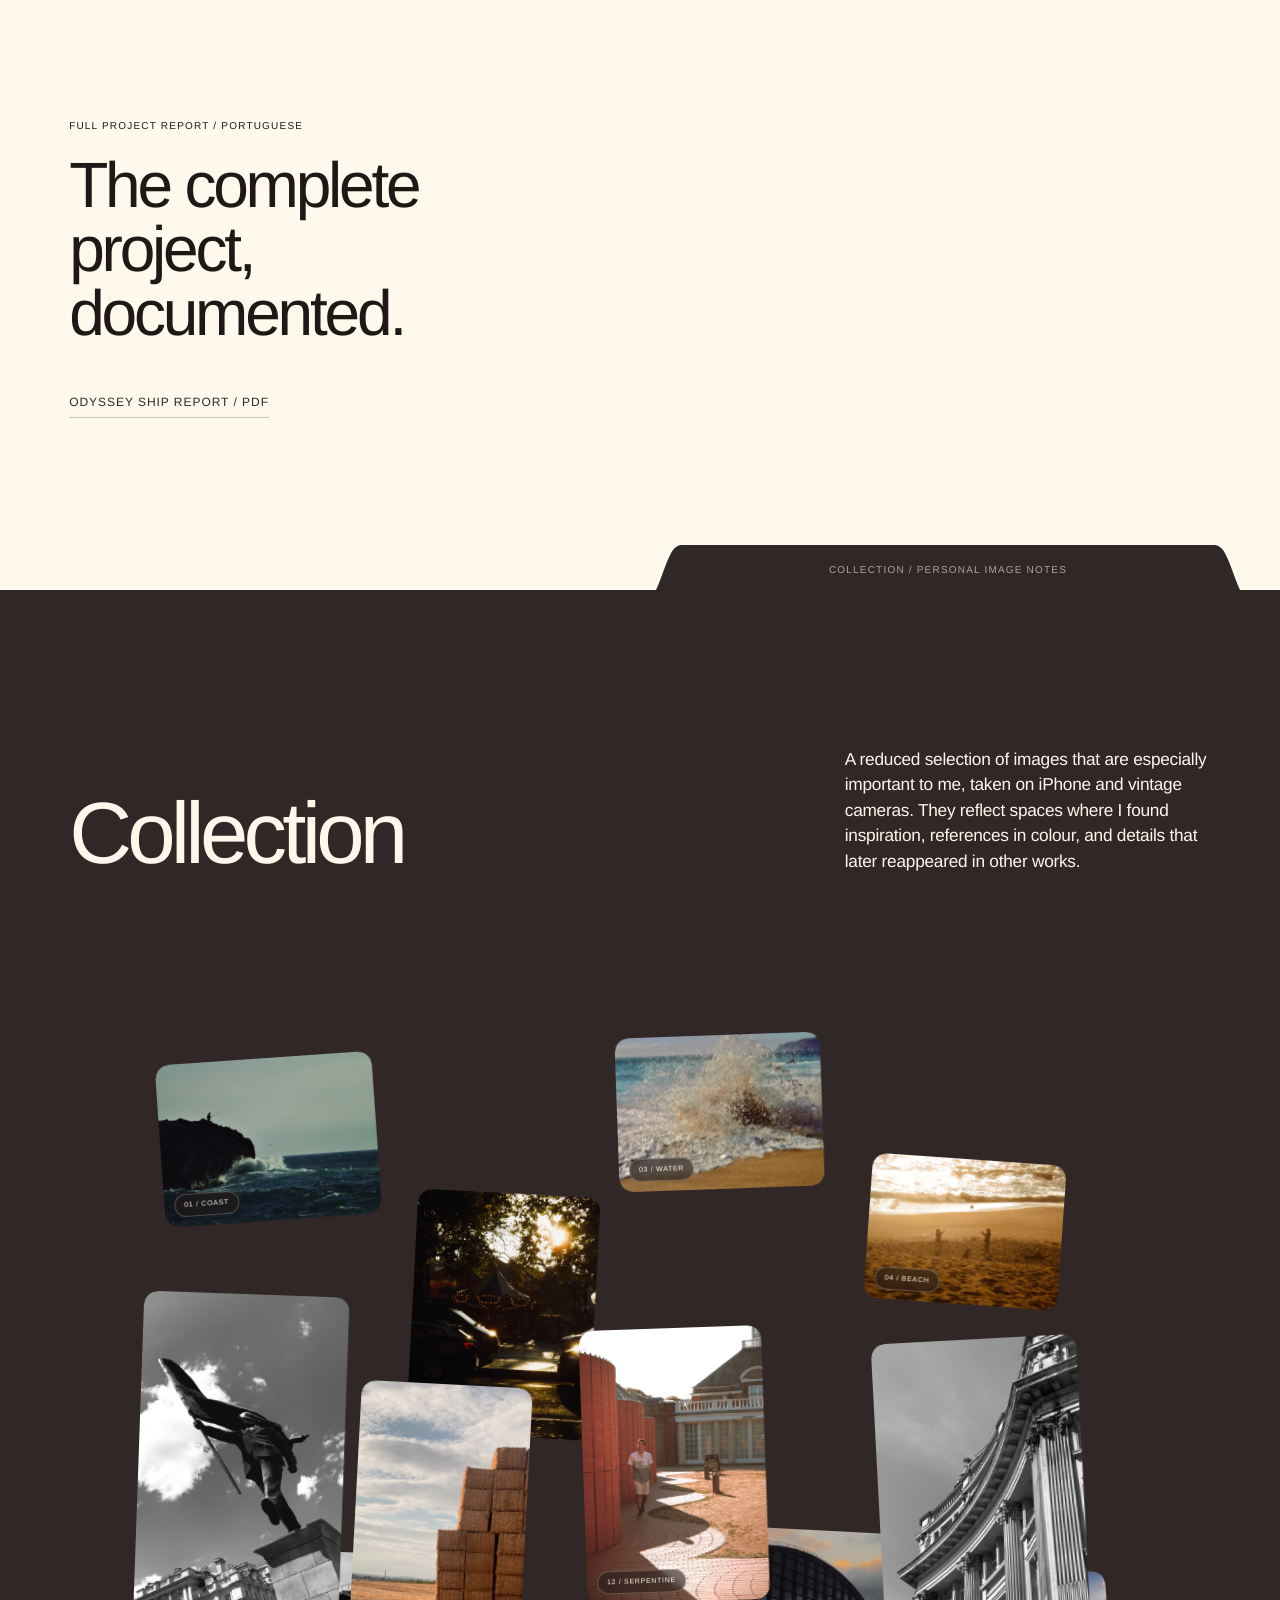
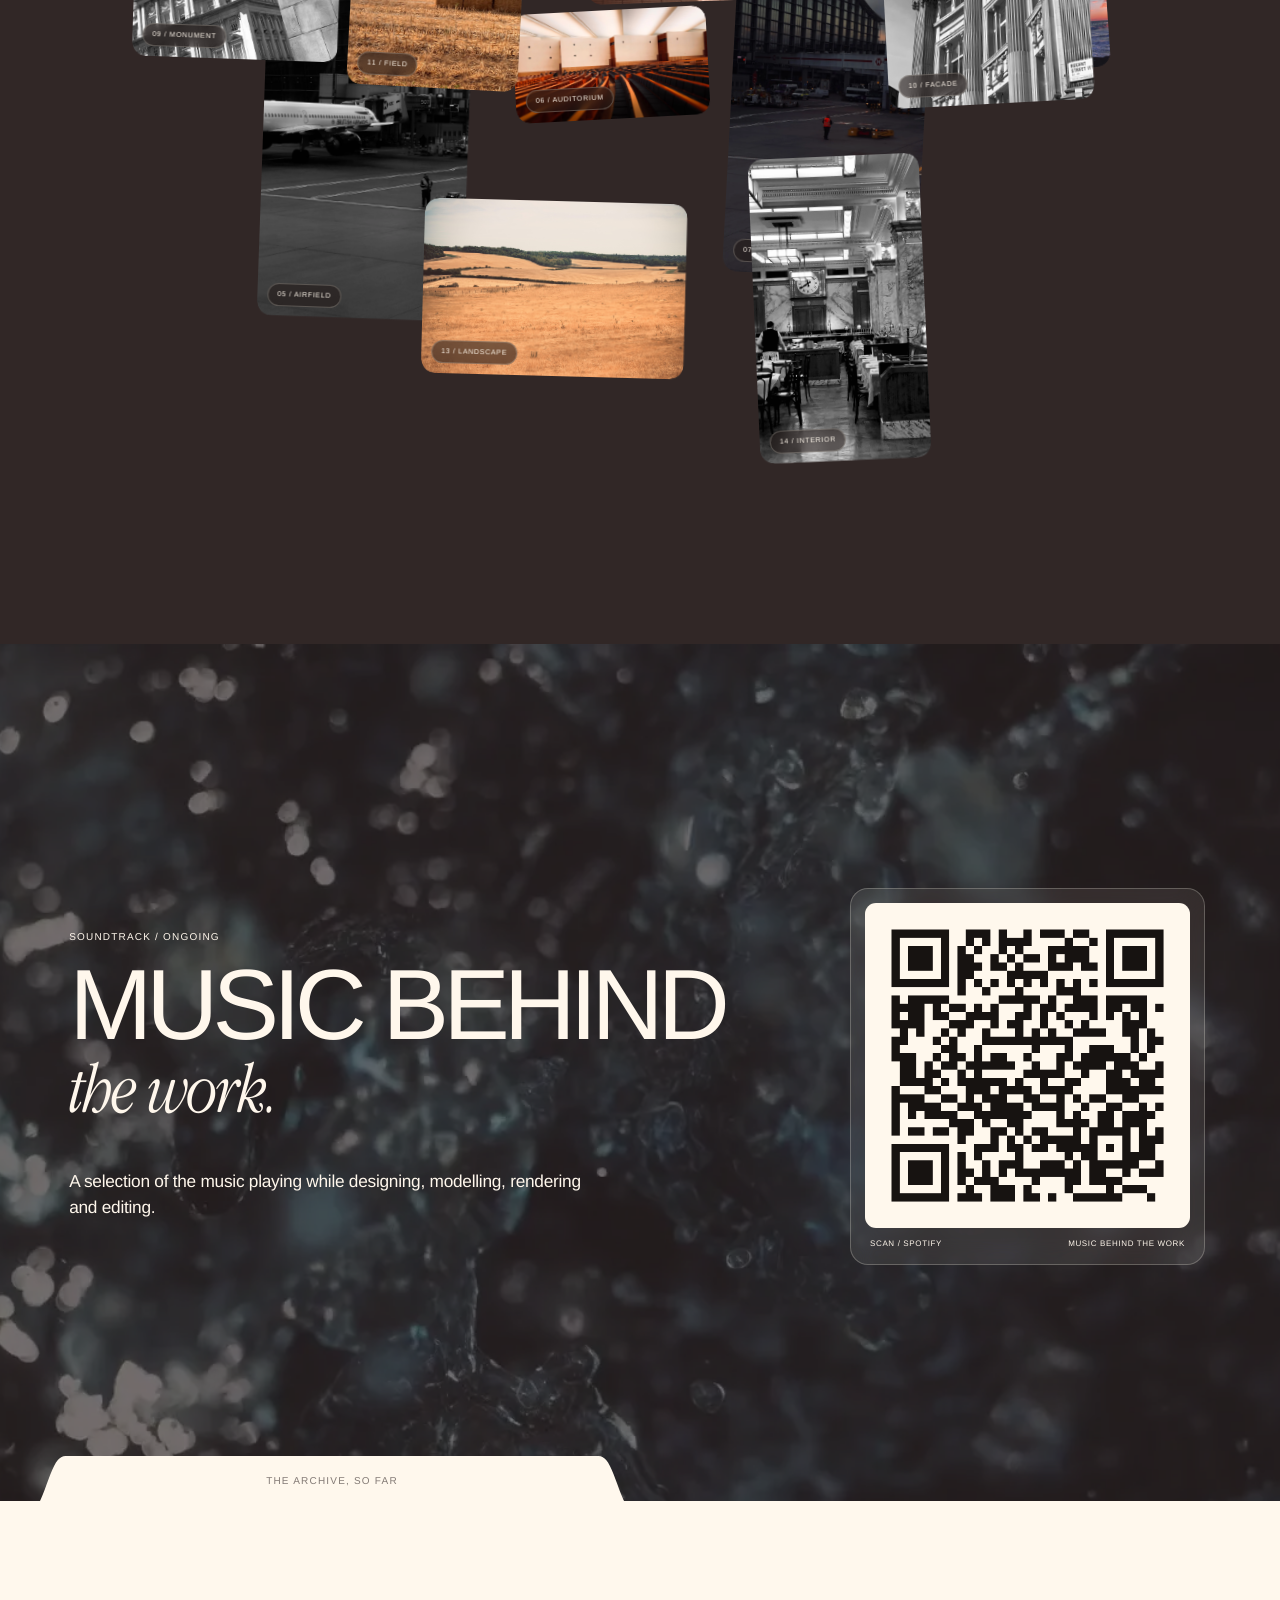
==== commit 6a8d2497: "update website" ====
--- a/index.html
+++ b/index.html
@@ -13,7 +13,7 @@
   <title>Filipe Archive · 3D, Photography & Moving Image</title>
   <link rel="preload" href="assets/fonts/Helvetica.ttf" as="font" type="font/ttf" crossorigin />
   <link rel="preload" href="assets/fonts/helvetica-light-587ebe5a59211.ttf" as="font" type="font/ttf" crossorigin />
-  <link rel="stylesheet" href="styles.css?v=48" />
+  <link rel="stylesheet" href="styles.css?v=73" />
 </head>
 <body>
   <a class="skip-link" href="#main">Skip to content</a>
@@ -99,12 +99,21 @@
         <div class="index-divider" aria-hidden="true"></div>
       </div>
     </section>
+    <div class="chapter-breath chapter-breath--brown" aria-hidden="true"></div>
 
     <!-- PORSCHE ----------------------------------------------------------- -->
+
+    <div class="chapter-cut chapter-cut--cream chapter-cut--left" aria-hidden="true">
+      <div class="chapter-cut__inner">
+        <svg class="chapter-cut__shape chapter-cut__shape--desktop" viewBox="0 0 1000 60" preserveAspectRatio="none" focusable="false" aria-hidden="true"><path d="M0 60 H24 C58 60 82 0 116 0 H430 C464 0 488 60 522 60 H1000 V60 H0 Z"/></svg>
+        <svg class="chapter-cut__shape chapter-cut__shape--mobile" viewBox="0 0 1000 60" preserveAspectRatio="none" focusable="false" aria-hidden="true"><path d="M0 60 H70 C124 60 178 0 232 0 H768 C822 0 876 60 930 60 H1000 V60 H0 Z"/></svg>
+        <span class="chapter-cut__label">03 / AUTOMOTIVE PHOTOGRAPHY</span>
+      </div>
+    </div>
     <section class="porsche section-cream" id="porsche" aria-labelledby="porsche-title">
       <div class="shell project-intro project-intro--light">
         <div class="project-intro__title">
-          <p class="meta text-reveal" data-lines>03 / AUTOMOTIVE PHOTOGRAPHY</p>
+          <p class="sr-only">03 / AUTOMOTIVE PHOTOGRAPHY</p>
           <h2 class="display-title text-reveal" id="porsche-title" data-lines>Porsche 718 Cayman</h2>
         </div>
         <div class="project-intro__copy">
@@ -202,9 +211,17 @@
     </section>
 
     <!-- ONE ARCHIVE / KURU BRIDGE --------------------------------------- -->
+
+    <div class="chapter-cut chapter-cut--brown chapter-cut--right" aria-hidden="true">
+      <div class="chapter-cut__inner">
+        <svg class="chapter-cut__shape chapter-cut__shape--desktop" viewBox="0 0 1000 60" preserveAspectRatio="none" focusable="false" aria-hidden="true"><path d="M0 60 H24 C58 60 82 0 116 0 H430 C464 0 488 60 522 60 H1000 V60 H0 Z"/></svg>
+        <svg class="chapter-cut__shape chapter-cut__shape--mobile" viewBox="0 0 1000 60" preserveAspectRatio="none" focusable="false" aria-hidden="true"><path d="M0 60 H70 C124 60 178 0 232 0 H768 C822 0 876 60 930 60 H1000 V60 H0 Z"/></svg>
+        <span class="chapter-cut__label">01 / OBJECT STUDY</span>
+      </div>
+    </div>
     <section class="archive-bridge section-brown" aria-label="Archive transition" data-archive-bridge>
       <div class="archive-bridge__sticky shell">
-        <p class="meta">01 / OBJECT STUDY</p>
+        <p class="sr-only">01 / OBJECT STUDY</p>
         <div class="archive-bridge__words" aria-hidden="true">
           <span class="archive-bridge__one">One Archive.</span>
           <span class="archive-bridge__kuru">Kuru Toga</span>
@@ -274,9 +291,17 @@
     </section>
 
     <!-- ODYSSEY ---------------------------------------------------------- -->
+
+    <div class="chapter-cut chapter-cut--cream chapter-cut--left" aria-hidden="true">
+      <div class="chapter-cut__inner">
+        <svg class="chapter-cut__shape chapter-cut__shape--desktop" viewBox="0 0 1000 60" preserveAspectRatio="none" focusable="false" aria-hidden="true"><path d="M0 60 H24 C58 60 82 0 116 0 H430 C464 0 488 60 522 60 H1000 V60 H0 Z"/></svg>
+        <svg class="chapter-cut__shape chapter-cut__shape--mobile" viewBox="0 0 1000 60" preserveAspectRatio="none" focusable="false" aria-hidden="true"><path d="M0 60 H70 C124 60 178 0 232 0 H768 C822 0 876 60 930 60 H1000 V60 H0 Z"/></svg>
+        <span class="chapter-cut__label">02 / FINAL COURSE PROJECT · 3D · WORLD-BUILDING</span>
+      </div>
+    </div>
     <section class="odyssey section-cream" id="odyssey" aria-labelledby="odyssey-title">
       <div class="shell odyssey__title-block">
-        <p class="meta text-reveal" data-lines>02 / FINAL COURSE PROJECT · 3D · WORLD-BUILDING</p>
+        <p class="sr-only">02 / FINAL COURSE PROJECT · 3D · WORLD-BUILDING</p>
         <h2 class="display-title display-title--xl text-reveal" id="odyssey-title" data-lines>Odyssey Ship</h2>
       </div>
 
@@ -376,10 +401,18 @@
     </section>
 
     <!-- COLLECTION ------------------------------------------------------- -->
+
+    <div class="chapter-cut chapter-cut--brown chapter-cut--right" aria-hidden="true">
+      <div class="chapter-cut__inner">
+        <svg class="chapter-cut__shape chapter-cut__shape--desktop" viewBox="0 0 1000 60" preserveAspectRatio="none" focusable="false" aria-hidden="true"><path d="M0 60 H24 C58 60 82 0 116 0 H430 C464 0 488 60 522 60 H1000 V60 H0 Z"/></svg>
+        <svg class="chapter-cut__shape chapter-cut__shape--mobile" viewBox="0 0 1000 60" preserveAspectRatio="none" focusable="false" aria-hidden="true"><path d="M0 60 H70 C124 60 178 0 232 0 H768 C822 0 876 60 930 60 H1000 V60 H0 Z"/></svg>
+        <span class="chapter-cut__label">COLLECTION / PERSONAL IMAGE NOTES</span>
+      </div>
+    </div>
     <section class="collection section-brown" id="collection" aria-labelledby="collection-title" data-collection>
       <div class="shell collection__head">
         <div>
-          <p class="meta text-reveal" data-lines>COLLECTION / PERSONAL IMAGE NOTES</p>
+          <p class="sr-only">COLLECTION / PERSONAL IMAGE NOTES</p>
           <h2 class="display-title text-reveal" id="collection-title" data-lines>Collection</h2>
         </div>
         <p class="editorial-copy text-reveal" data-lines>A reduced selection of images that are especially important to me, taken on iPhone and vintage cameras. They reflect spaces where I found inspiration, references in colour, and details that later reappeared in other works.</p>
@@ -467,10 +500,18 @@
     </section>
 
     <!-- TIMELINE --------------------------------------------------------- -->
+
+    <div class="chapter-cut chapter-cut--cream chapter-cut--left" aria-hidden="true">
+      <div class="chapter-cut__inner">
+        <svg class="chapter-cut__shape chapter-cut__shape--desktop" viewBox="0 0 1000 60" preserveAspectRatio="none" focusable="false" aria-hidden="true"><path d="M0 60 H24 C58 60 82 0 116 0 H430 C464 0 488 60 522 60 H1000 V60 H0 Z"/></svg>
+        <svg class="chapter-cut__shape chapter-cut__shape--mobile" viewBox="0 0 1000 60" preserveAspectRatio="none" focusable="false" aria-hidden="true"><path d="M0 60 H70 C124 60 178 0 232 0 H768 C822 0 876 60 930 60 H1000 V60 H0 Z"/></svg>
+        <span class="chapter-cut__label">THE ARCHIVE, SO FAR</span>
+      </div>
+    </div>
     <section class="timeline section-cream" id="timeline" aria-labelledby="timeline-title" data-timeline>
       <div class="timeline-pin">
         <div class="shell timeline__header">
-          <p class="meta">THE ARCHIVE, SO FAR</p>
+          <p class="sr-only">THE ARCHIVE, SO FAR</p>
           <h2 class="sr-only" id="timeline-title">Timeline</h2>
         </div>
 
@@ -532,12 +573,21 @@
         </div>
       </div>
     </section>
+    <div class="chapter-breath chapter-breath--cream" aria-hidden="true"></div>
 
     <!-- PROFILE ---------------------------------------------------------- -->
+
+    <div class="chapter-cut chapter-cut--brown chapter-cut--right" aria-hidden="true">
+      <div class="chapter-cut__inner">
+        <svg class="chapter-cut__shape chapter-cut__shape--desktop" viewBox="0 0 1000 60" preserveAspectRatio="none" focusable="false" aria-hidden="true"><path d="M0 60 H24 C58 60 82 0 116 0 H430 C464 0 488 60 522 60 H1000 V60 H0 Z"/></svg>
+        <svg class="chapter-cut__shape chapter-cut__shape--mobile" viewBox="0 0 1000 60" preserveAspectRatio="none" focusable="false" aria-hidden="true"><path d="M0 60 H70 C124 60 178 0 232 0 H768 C822 0 876 60 930 60 H1000 V60 H0 Z"/></svg>
+        <span class="chapter-cut__label">FROM THE ARCHIVE / EARLY WORK</span>
+      </div>
+    </div>
     <section class="profile section-brown" id="about" aria-labelledby="profile-title">
       <div class="shell surfboards-intro">
         <div>
-          <p class="meta text-reveal" data-lines>FROM THE ARCHIVE / EARLY WORK</p>
+          <p class="sr-only">FROM THE ARCHIVE / EARLY WORK</p>
           <h2 class="section-title text-reveal" data-lines>Surfboard Series</h2>
         </div>
         <p class="editorial-copy text-reveal" data-lines>Early graphic experiments applied to physical surfaces, including a small series of hand-finished surfboards and related visual studies.</p>
@@ -589,9 +639,17 @@
     </section>
 
     <!-- COLLABORATION ---------------------------------------------------- -->
+
+    <div class="chapter-cut chapter-cut--cream chapter-cut--left" aria-hidden="true">
+      <div class="chapter-cut__inner">
+        <svg class="chapter-cut__shape chapter-cut__shape--desktop" viewBox="0 0 1000 60" preserveAspectRatio="none" focusable="false" aria-hidden="true"><path d="M0 60 H24 C58 60 82 0 116 0 H430 C464 0 488 60 522 60 H1000 V60 H0 Z"/></svg>
+        <svg class="chapter-cut__shape chapter-cut__shape--mobile" viewBox="0 0 1000 60" preserveAspectRatio="none" focusable="false" aria-hidden="true"><path d="M0 60 H70 C124 60 178 0 232 0 H768 C822 0 876 60 930 60 H1000 V60 H0 Z"/></svg>
+        <span class="chapter-cut__label">COLLABORATION / CORRESPONDENCE</span>
+      </div>
+    </div>
     <section class="correspondence section-cream" id="correspondence" aria-labelledby="correspondence-title">
       <div class="shell correspondence__shell">
-        <p class="meta text-reveal" data-lines>COLLABORATION / CORRESPONDENCE</p>
+        <p class="sr-only">COLLABORATION / CORRESPONDENCE</p>
         <h2 class="correspondence__title" id="correspondence-title">
           <span class="text-reveal" data-lines>FOR COLLABORATIONS,</span>
           <em class="serif text-reveal" data-lines>commissions and unexpected conversations.</em>
@@ -621,6 +679,6 @@
     <p class="lightbox__count" data-lightbox-count></p>
   </div>
 
-  <script src="app.js?v=48" defer></script>
+  <script src="app.js?v=73" defer></script>
 </body>
 </html>
--- a/styles.css
+++ b/styles.css
@@ -116,6 +116,12 @@
   --s6: 131px;
   --radius: 14px;
   --radius-small: 9px;
+  /* Actual outer edge of the centred content shell. Unlike --mx, this also
+     follows the 1560px max-width when the viewport is very wide / zoomed out. */
+  --shell-edge: max(var(--mx), calc((100vw - var(--max)) / 2));
+  --chapter-cut-width: var(--chapter-cut-width);
+  /* Horizontal distance used by the S before it reaches the raised plateau. */
+  --chapter-cut-curve-run: clamp(53px, 4.78vw, 78px);
   --ease: cubic-bezier(.16,.86,.24,1);
   --ease-soft: cubic-bezier(.22,.61,.36,1);
 }
@@ -558,8 +564,140 @@
     .archive-tab:nth-child(4) { height: 46px; }
     .archive-nav__tabs { padding-bottom: 1px; }
     .archive-tab__content { top: 8px; gap: 3px; }
-    .archive-tab__number { font-size: 8px; }
+    .archive-tab__number { font-size: 8.5px; }
     .archive-tab__label { font-size: 5.6px; line-height: 1.05; max-width: 104px; }
+  }
+}
+
+
+/* CHAPTER EDGE / ARCHIVE CUT --------------------------------------------
+   A shallow chapter cue, aligned to the same centred field as the site grid.
+   Desktop uses a taller, steeper profile and alternates left/right. Mobile
+   uses a broader, smoother profile. Labels are short chapter messages rather
+   than duplicate section titles. */
+.chapter-breath {
+  width: 100%;
+  height: clamp(96px, 8vw, 128px);
+}
+.chapter-breath--brown { background: var(--brown); }
+.chapter-breath--cream { background: var(--cream); }
+
+
+
+.chapter-cut {
+  --chapter-cut-h: clamp(52px, 3.4vw, 60px);
+  --chapter-curve-run: clamp(82px, 5.2vw, 104px);
+  --chapter-start-min: 24px;
+  position: relative;
+  z-index: 8;
+  width: 100%;
+  height: var(--chapter-cut-h);
+  margin-top: calc(var(--chapter-cut-h) * -1);
+  margin-bottom: -4px;
+  overflow: hidden;
+  pointer-events: none;
+}
+.chapter-cut::after {
+  content: "";
+  position: absolute;
+  z-index: 0;
+  left: 0;
+  right: 0;
+  bottom: -3px;
+  height: 10px;
+}
+.chapter-cut--cream::after { background: var(--cream); }
+.chapter-cut--brown::after { background: var(--brown); }
+.chapter-cut__inner {
+  position: relative;
+  z-index: 1;
+  width: 100%;
+  height: 100%;
+}
+
+/* v68: one continuous SVG edge. No plateau span, no separate rise/fall SVGs,
+   and therefore no join that can create a shoulder or sharp point. The path
+   itself is recalculated from the real content-grid edge so the geometry from
+   v65 stays locked to the image/title grid. */
+.chapter-cut__shape {
+  position: absolute;
+  inset: 0;
+  z-index: 1;
+  display: block;
+  width: 100%;
+  height: calc(100% + 5px);
+  overflow: visible;
+  shape-rendering: geometricPrecision;
+}
+.chapter-cut__shape path { stroke: none; }
+.chapter-cut__shape--desktop { display: block; }
+.chapter-cut__shape--mobile { display: none; }
+.chapter-cut--right .chapter-cut__shape--desktop {
+  transform: scaleX(-1);
+  transform-origin: 50% 50%;
+}
+.chapter-cut--cream .chapter-cut__shape path { fill: var(--cream); }
+.chapter-cut--brown .chapter-cut__shape path { fill: var(--brown); }
+
+.chapter-cut__label {
+  position: absolute;
+  z-index: 3;
+  top: 50%;
+  bottom: auto;
+  font-family: var(--sans);
+  font-size: clamp(10px, .78vw, 12px);
+  line-height: 1;
+  letter-spacing: .12em;
+  text-transform: uppercase;
+  white-space: nowrap;
+  opacity: .60;
+  text-align: center;
+  transform: translateY(-50%);
+}
+/* The label now uses the actual visual bump bounds calculated by JS, rather
+   than the grid-to-centre span. This places it at the true horizontal centre
+   of the bump silhouette while preserving the approved grid geometry. */
+.chapter-cut--left .chapter-cut__label {
+  left: var(--chapter-label-start, var(--shell-edge));
+  width: var(--chapter-label-width, calc(50vw - var(--shell-edge)));
+}
+.chapter-cut--right .chapter-cut__label {
+  right: var(--chapter-label-start, var(--shell-edge));
+  width: var(--chapter-label-width, calc(50vw - var(--shell-edge)));
+}
+.chapter-cut--cream .chapter-cut__label { color: var(--brown); }
+.chapter-cut--brown .chapter-cut__label { color: var(--cream); }
+
+@media (max-width: 760px) {
+  .chapter-breath { height: 0; }
+  .chapter-cut {
+    --chapter-cut-h: 30px;
+    --chapter-curve-run: clamp(44px, 13.5vw, 58px);
+    height: var(--chapter-cut-h);
+    margin-top: calc(var(--chapter-cut-h) * -1);
+    margin-bottom: -3px;
+  }
+  .chapter-cut__shape--desktop { display: none; }
+  .chapter-cut__shape--mobile {
+    display: block;
+    left: 0;
+    right: 0;
+    width: 100%;
+    transform: none !important;
+  }
+  .chapter-cut__label,
+  .chapter-cut--left .chapter-cut__label,
+  .chapter-cut--right .chapter-cut__label {
+    left: 4vw;
+    right: 4vw;
+    width: auto;
+    top: 50%;
+    bottom: auto;
+    transform: translateY(-50%);
+    font-size: 6.4px;
+    letter-spacing: .10em;
+    text-align: center;
+    opacity: .62;
   }
 }
 
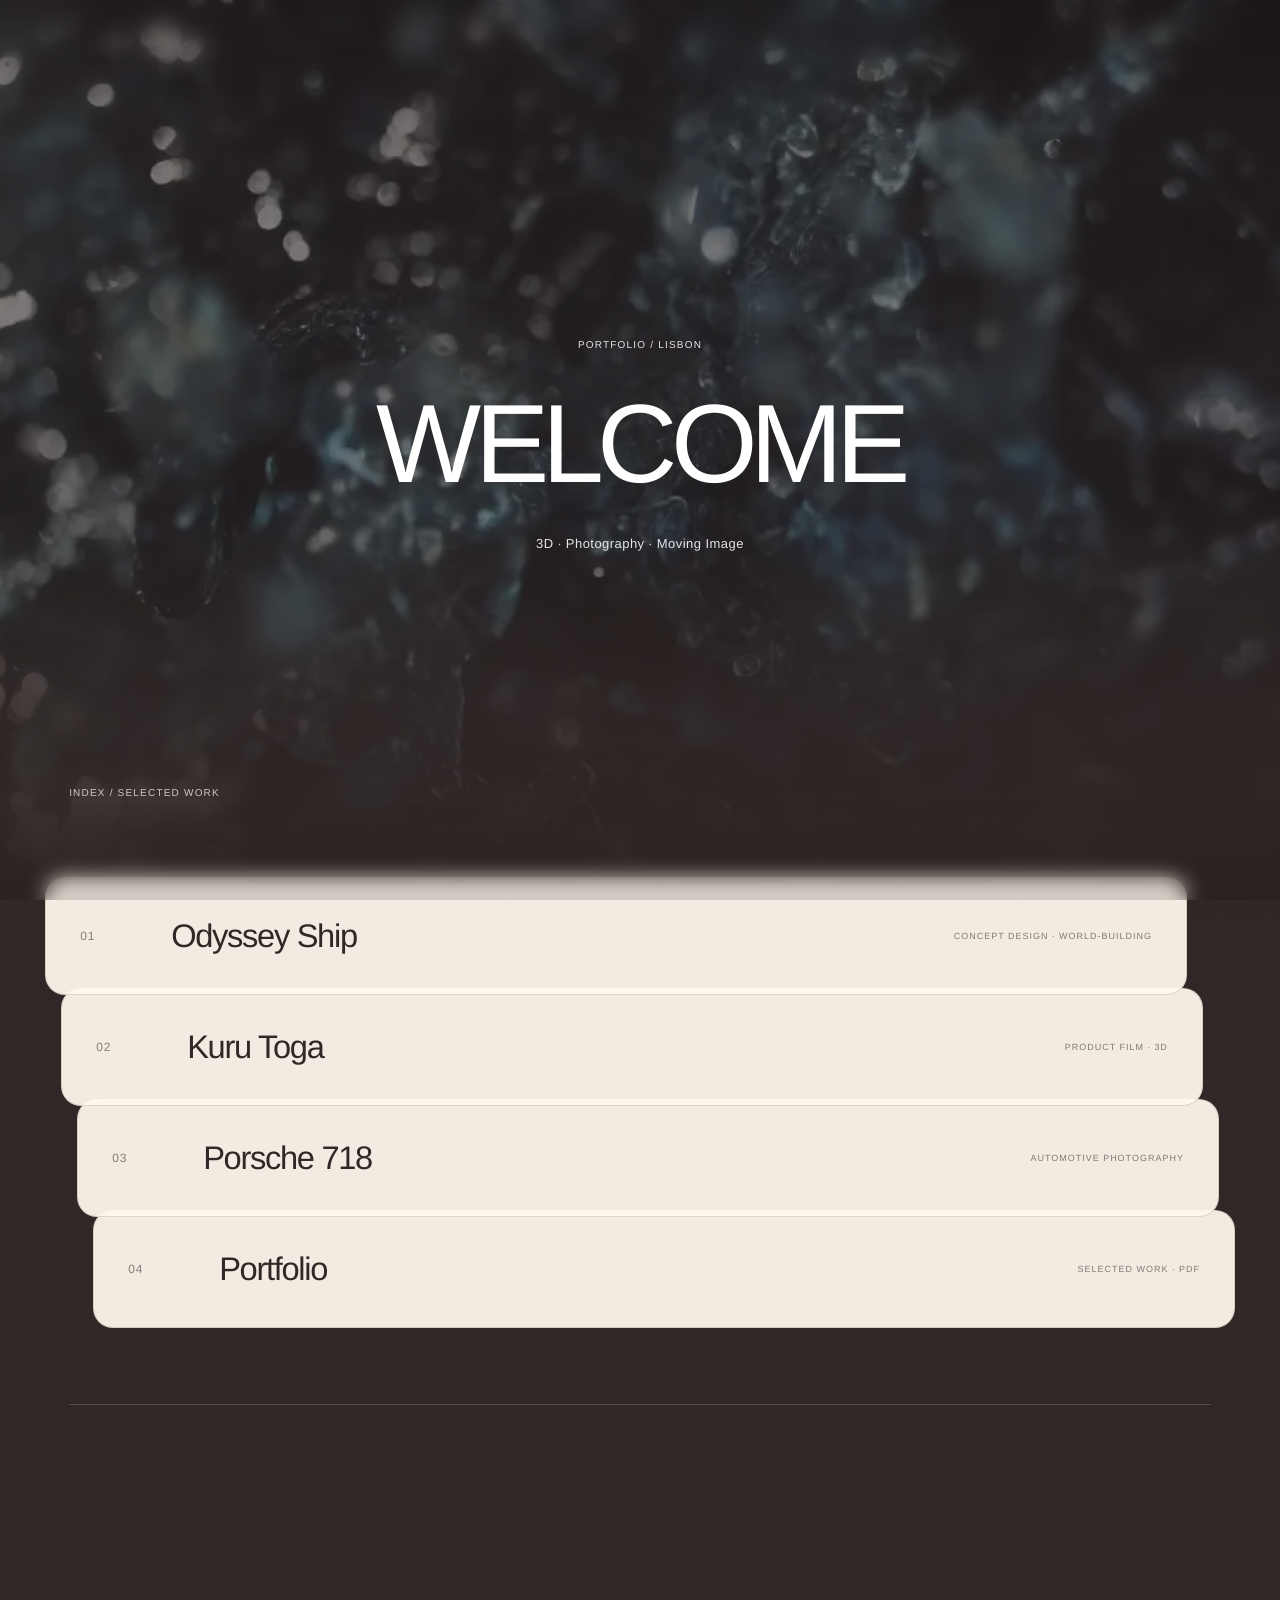
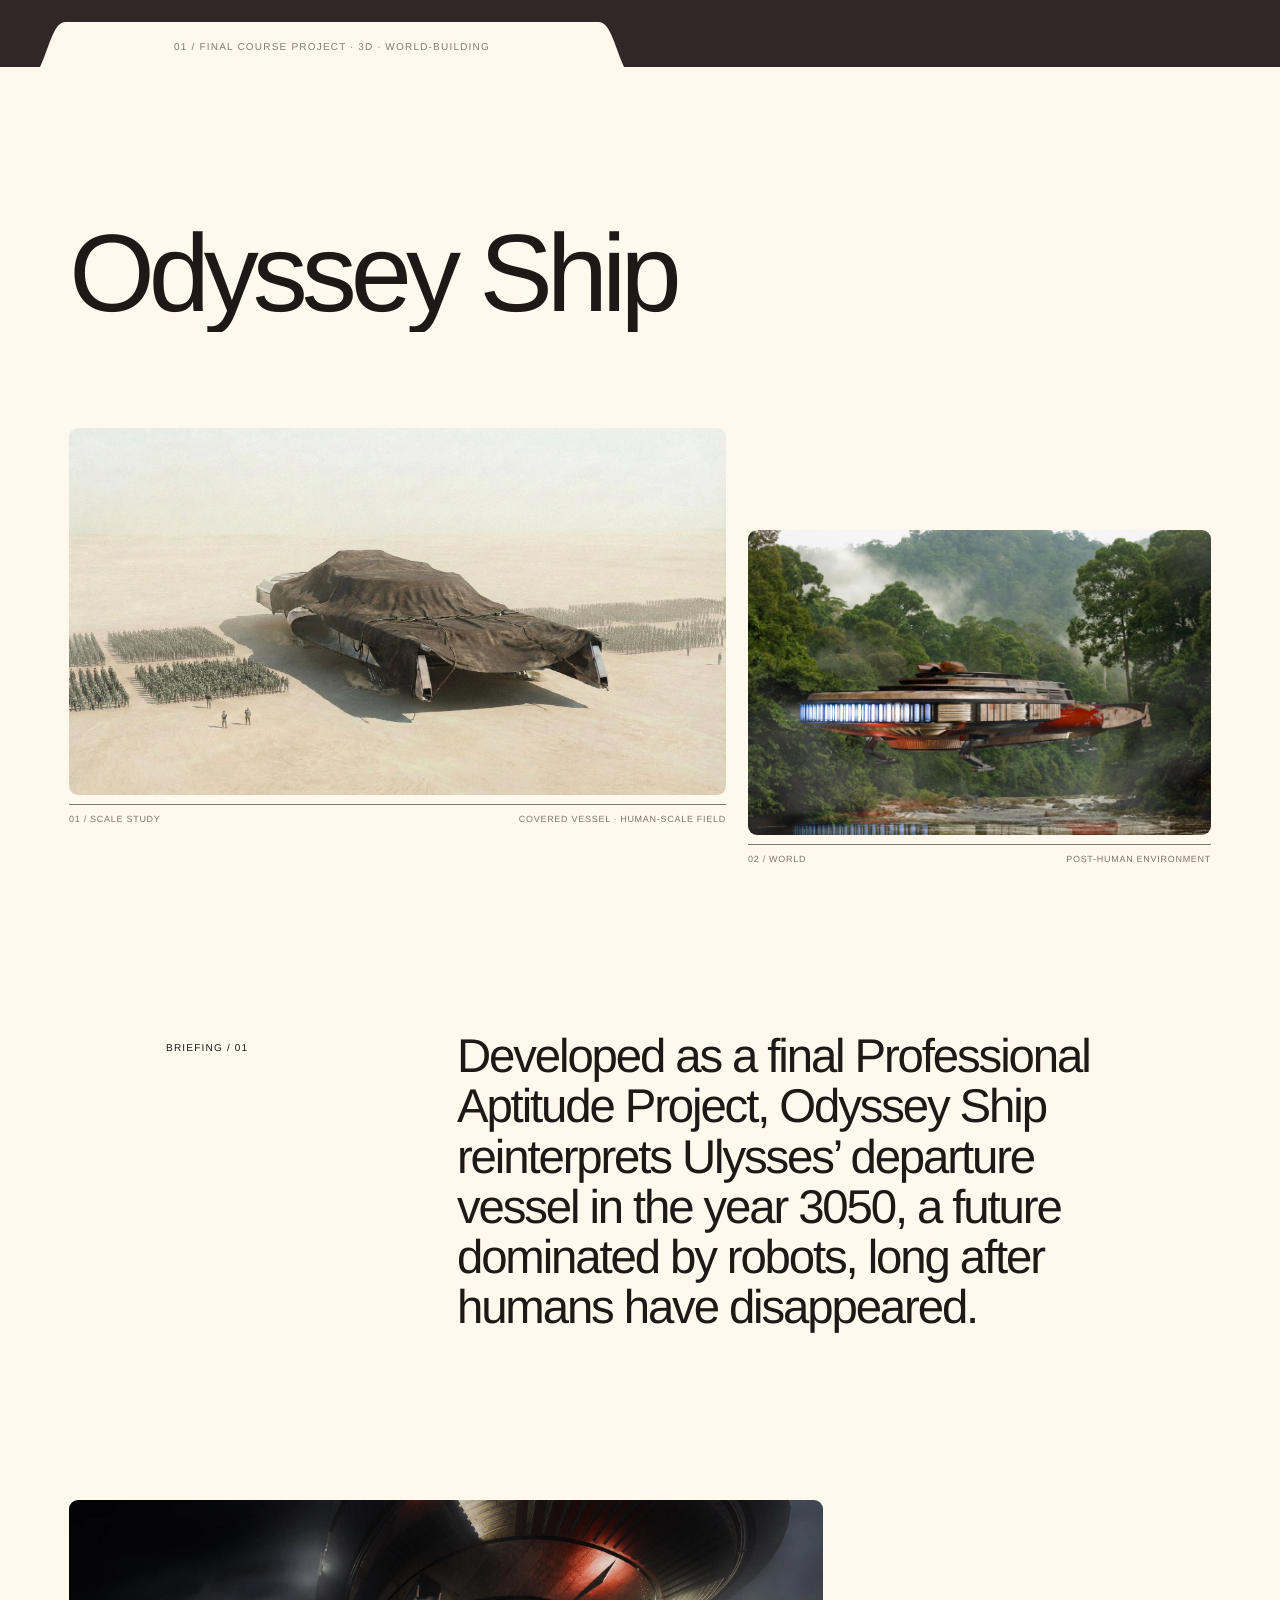
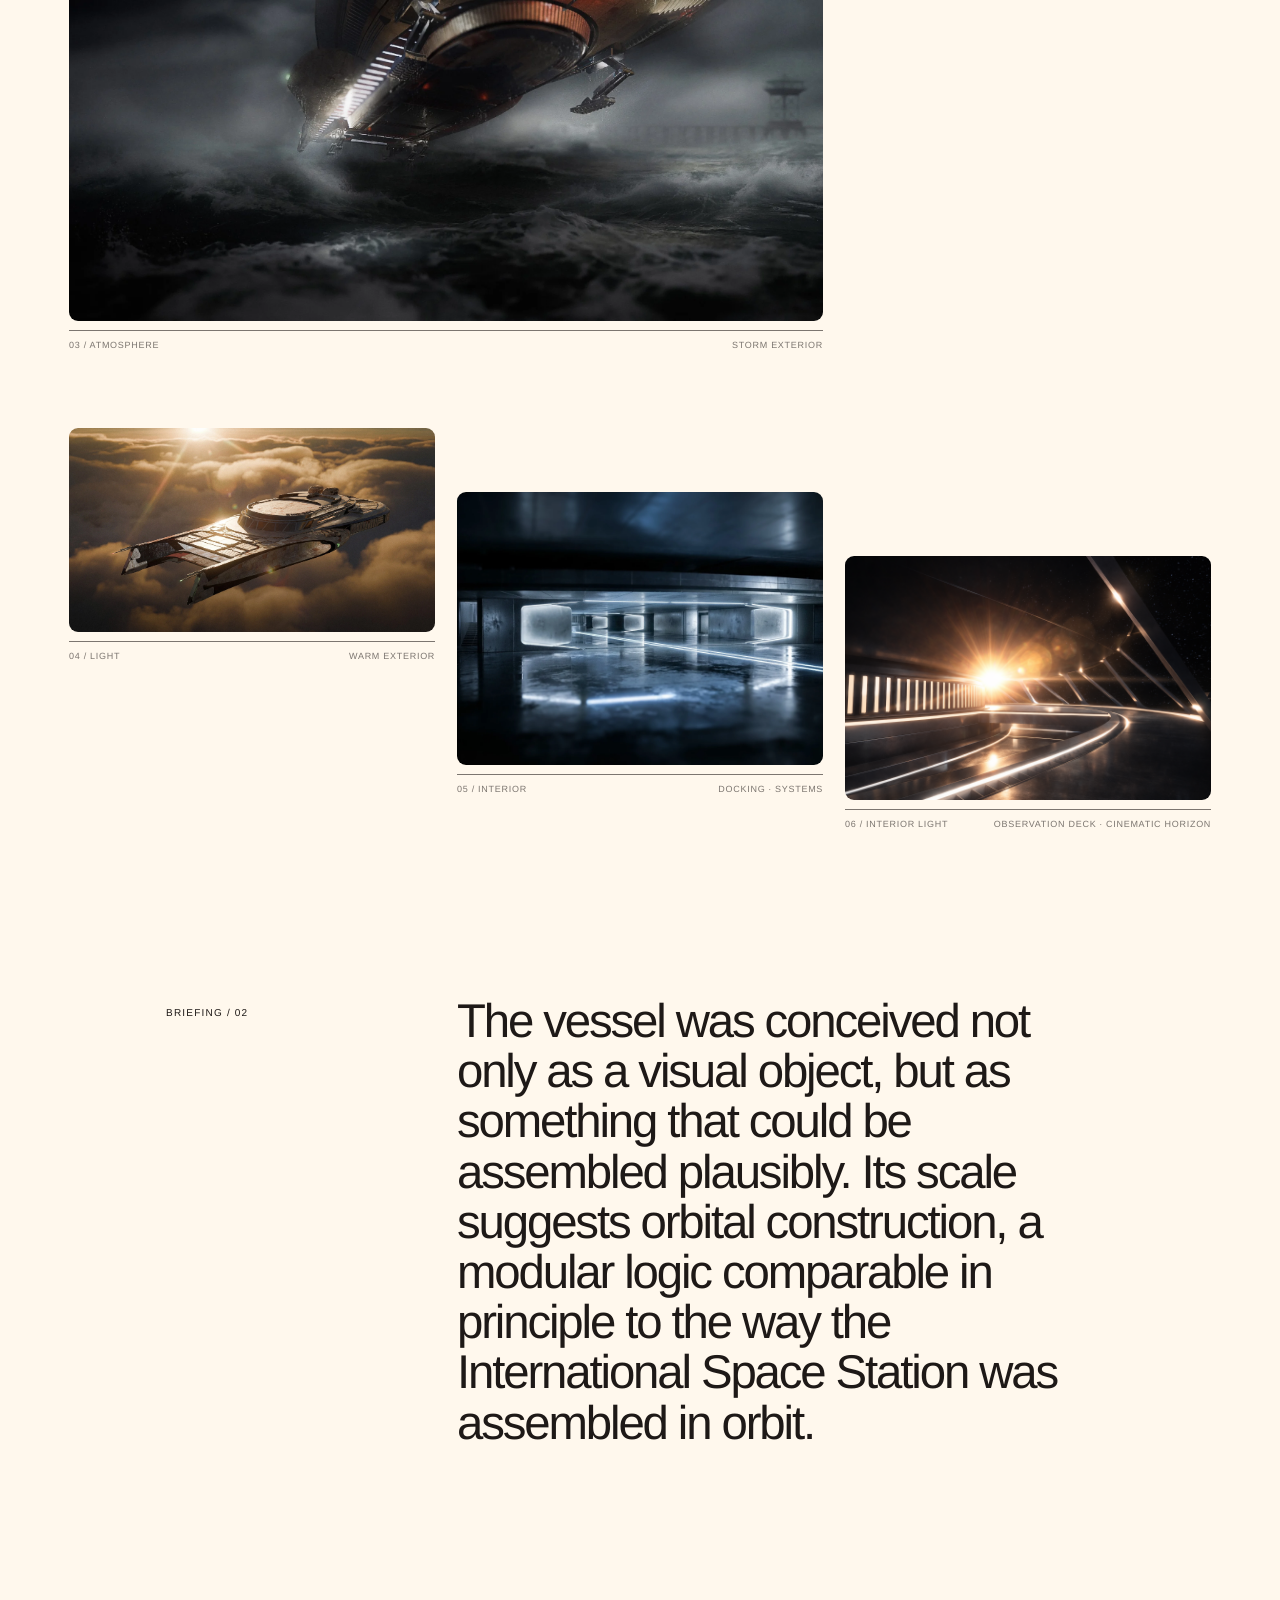
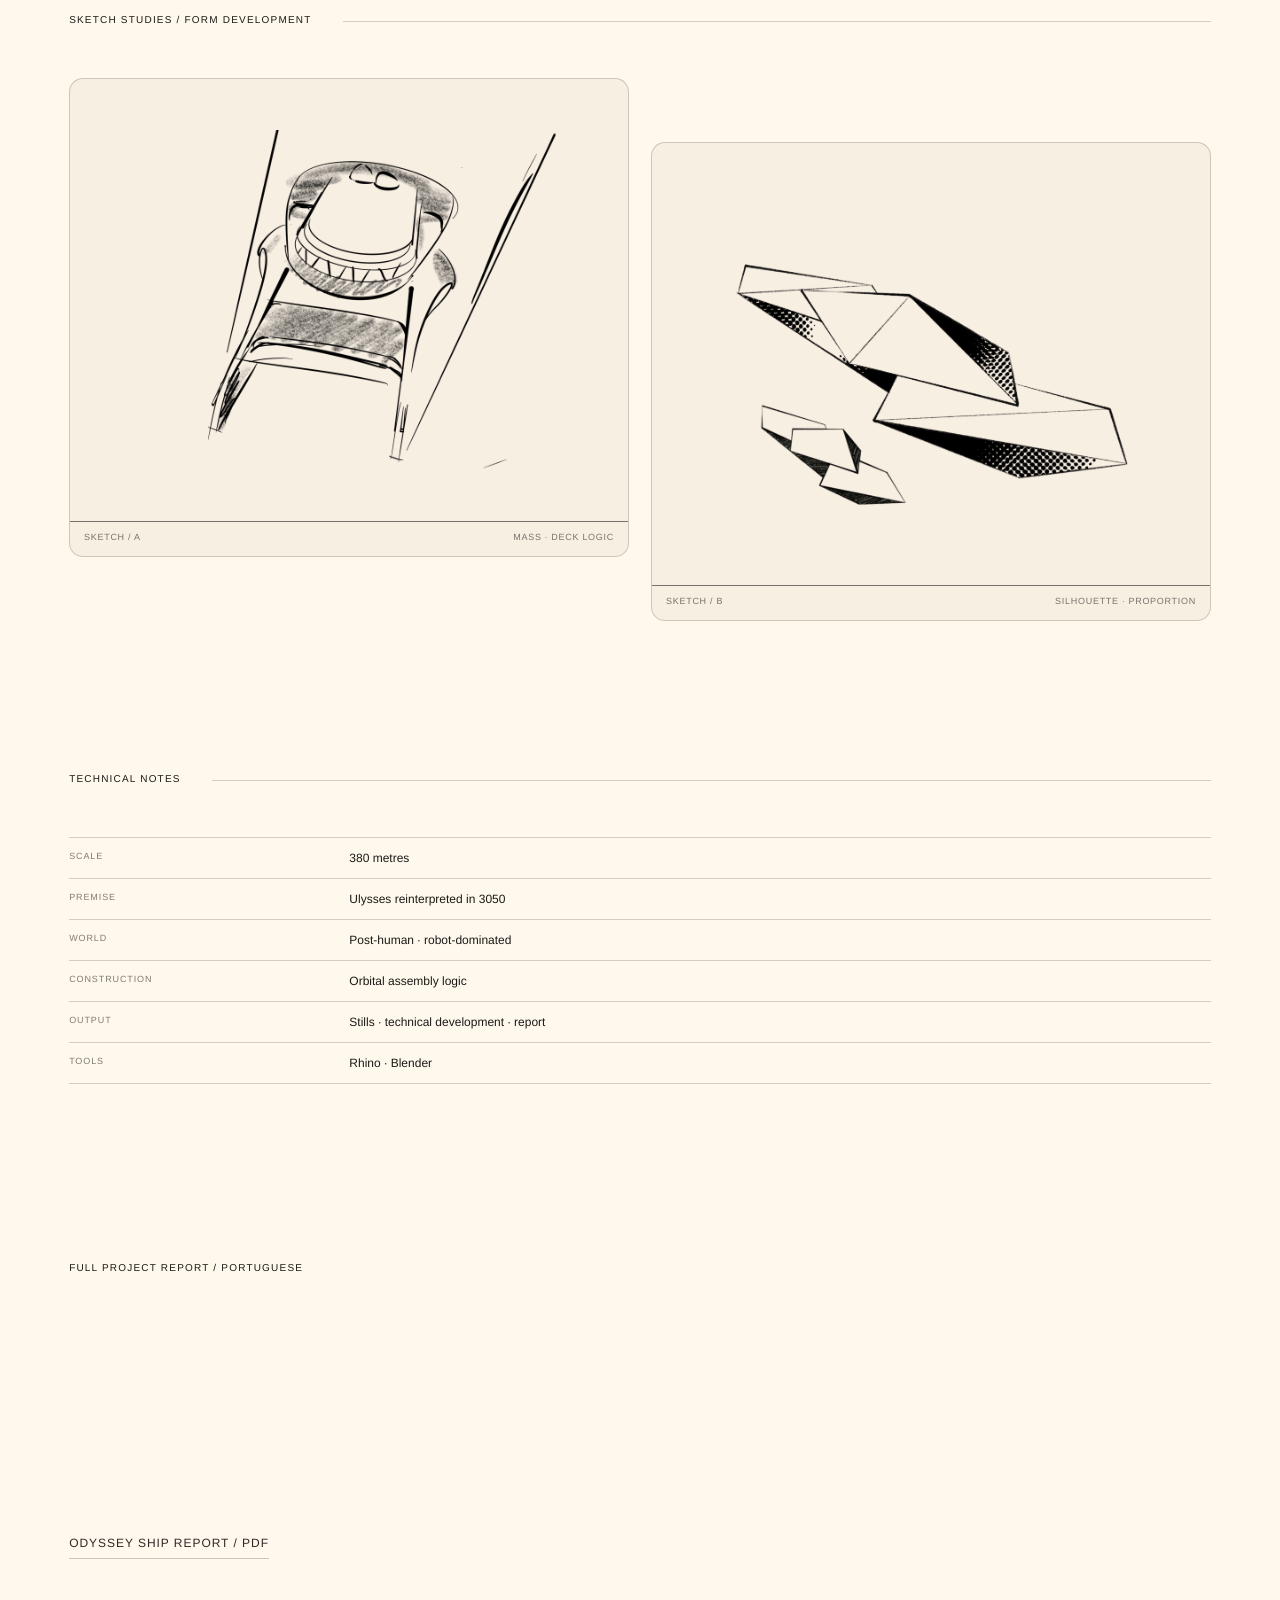
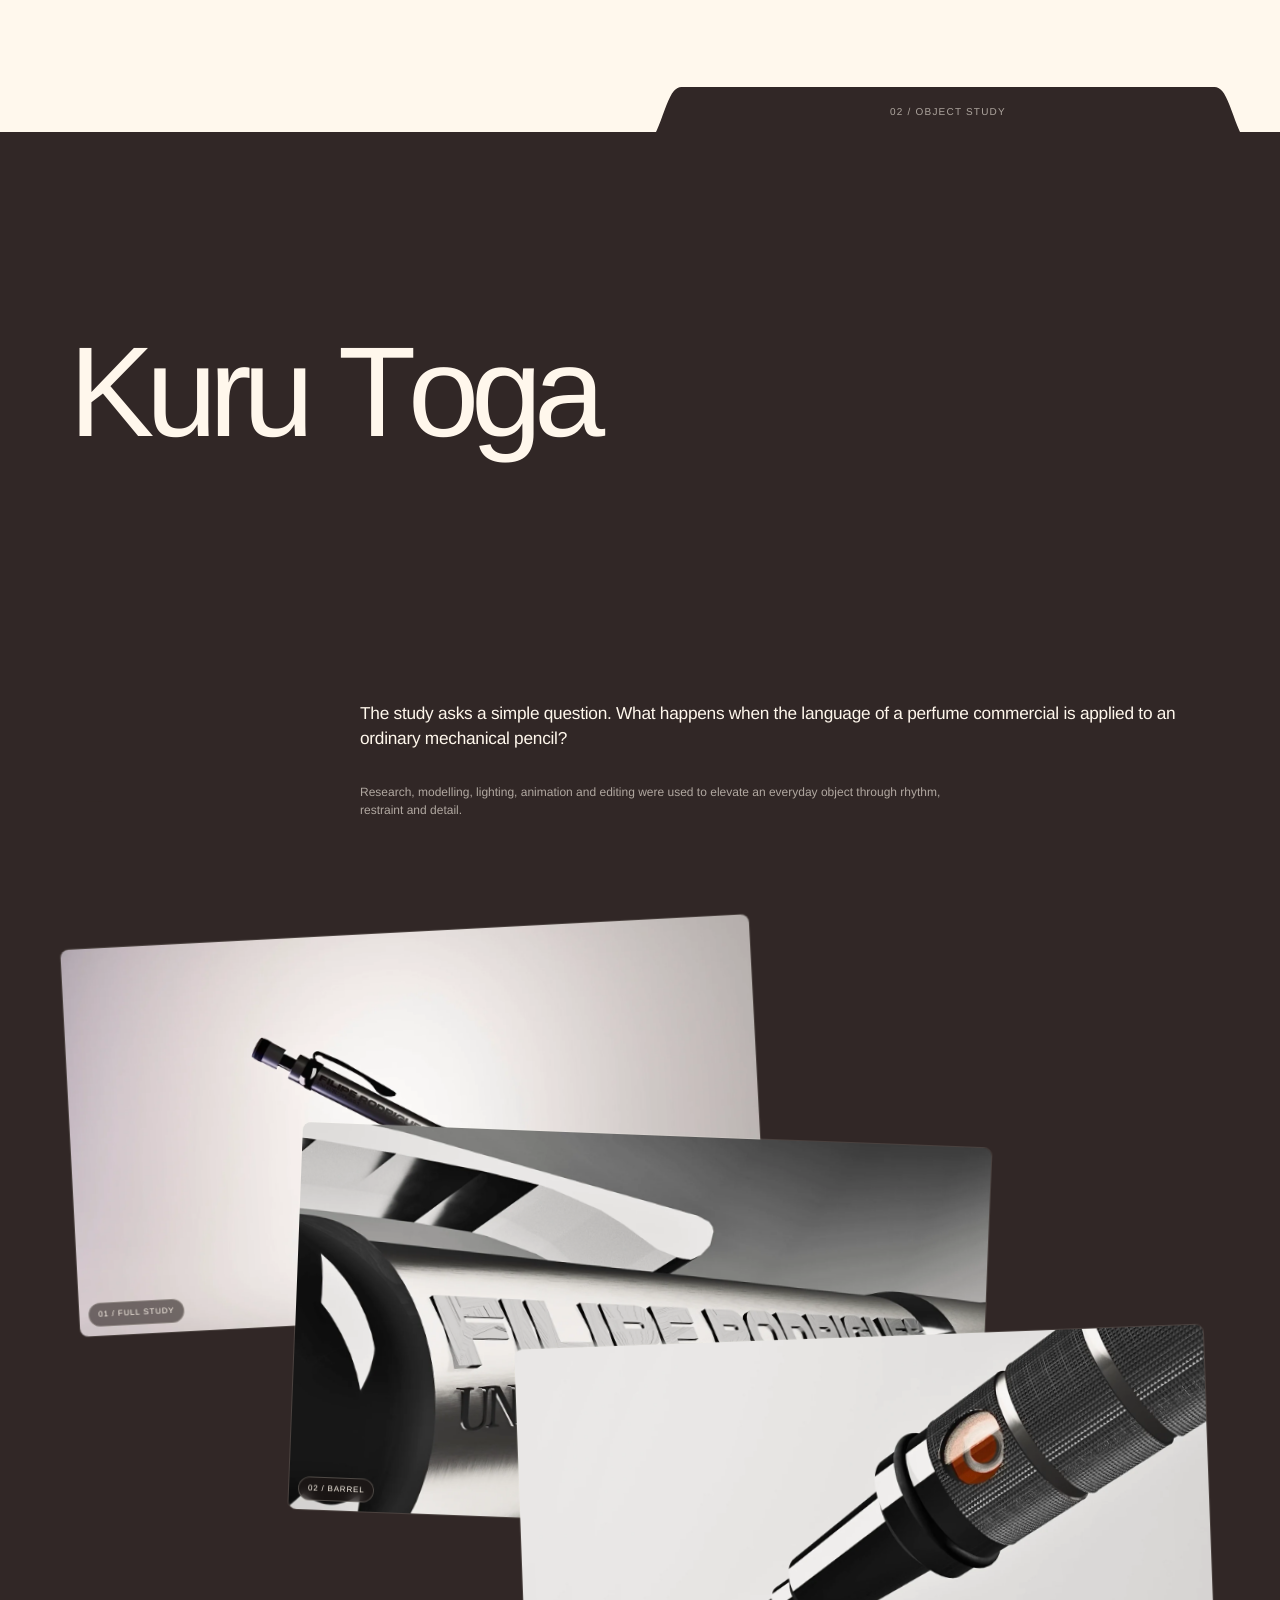
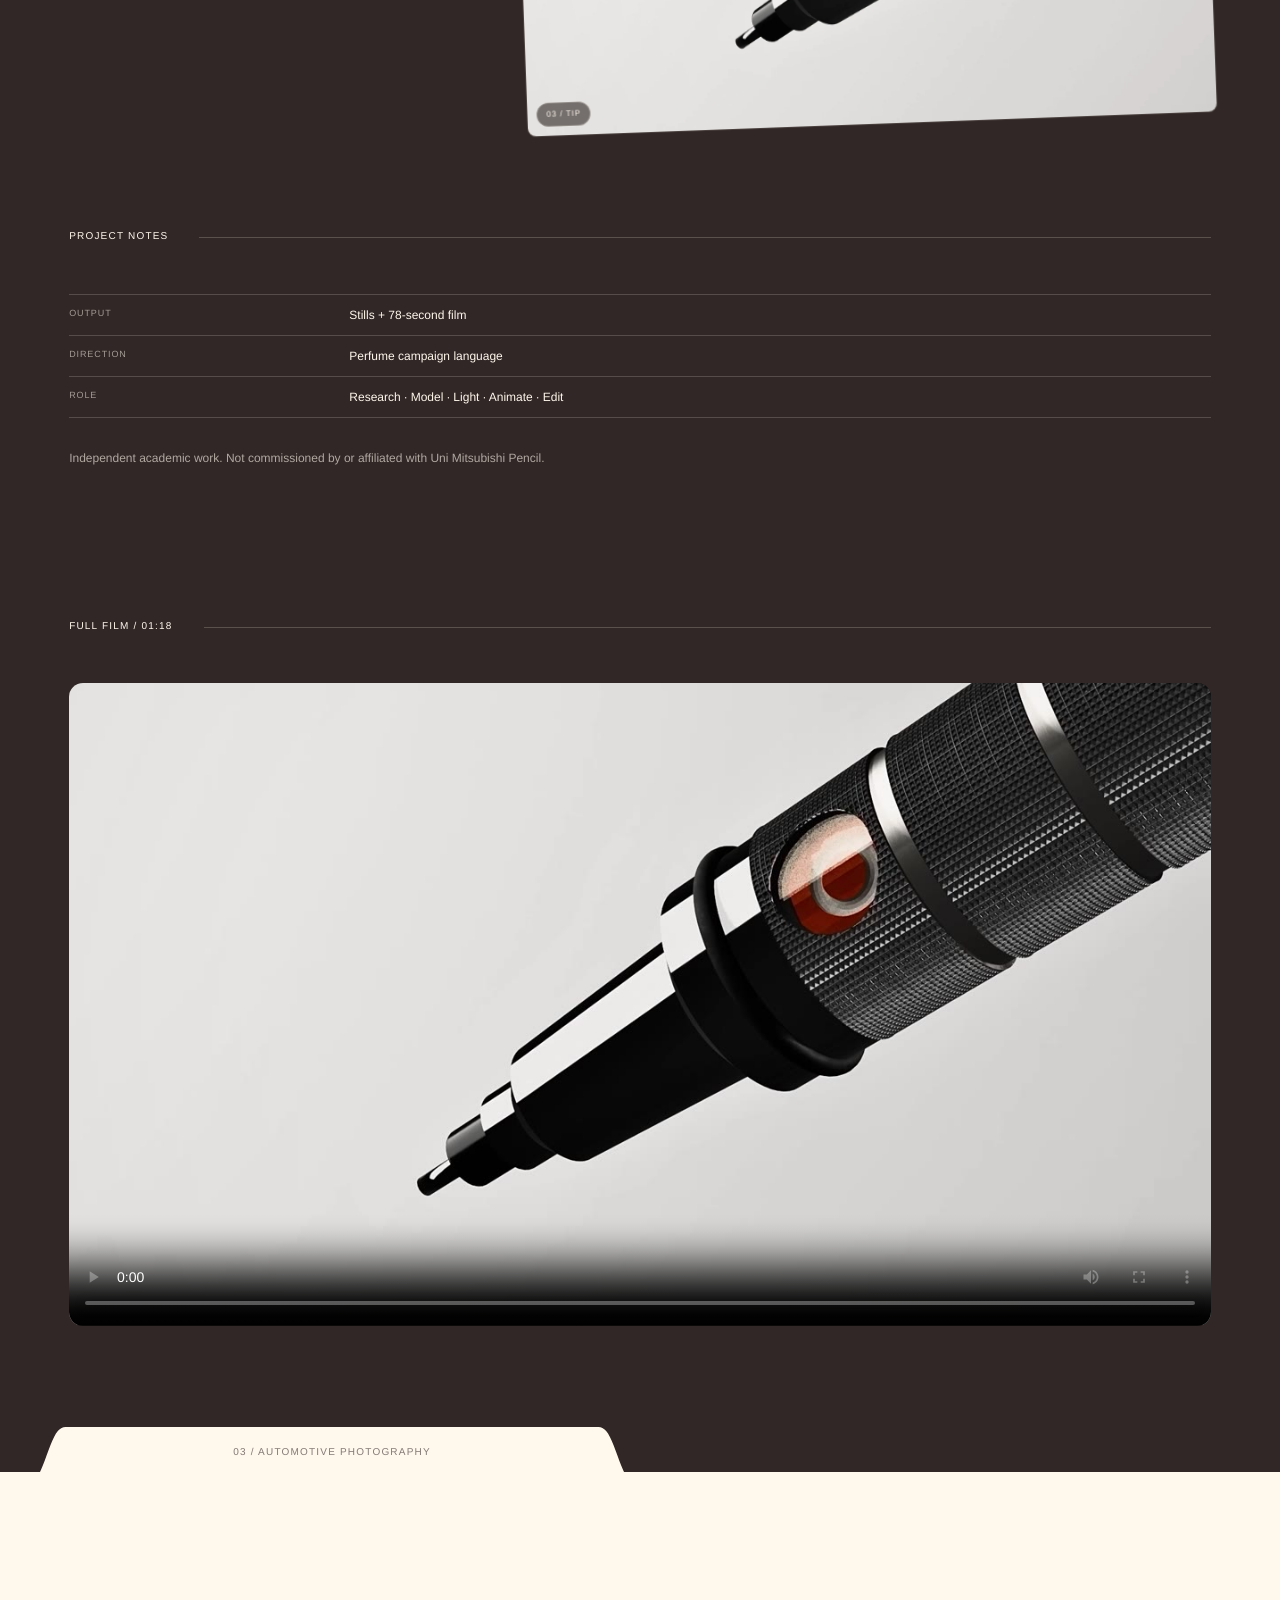
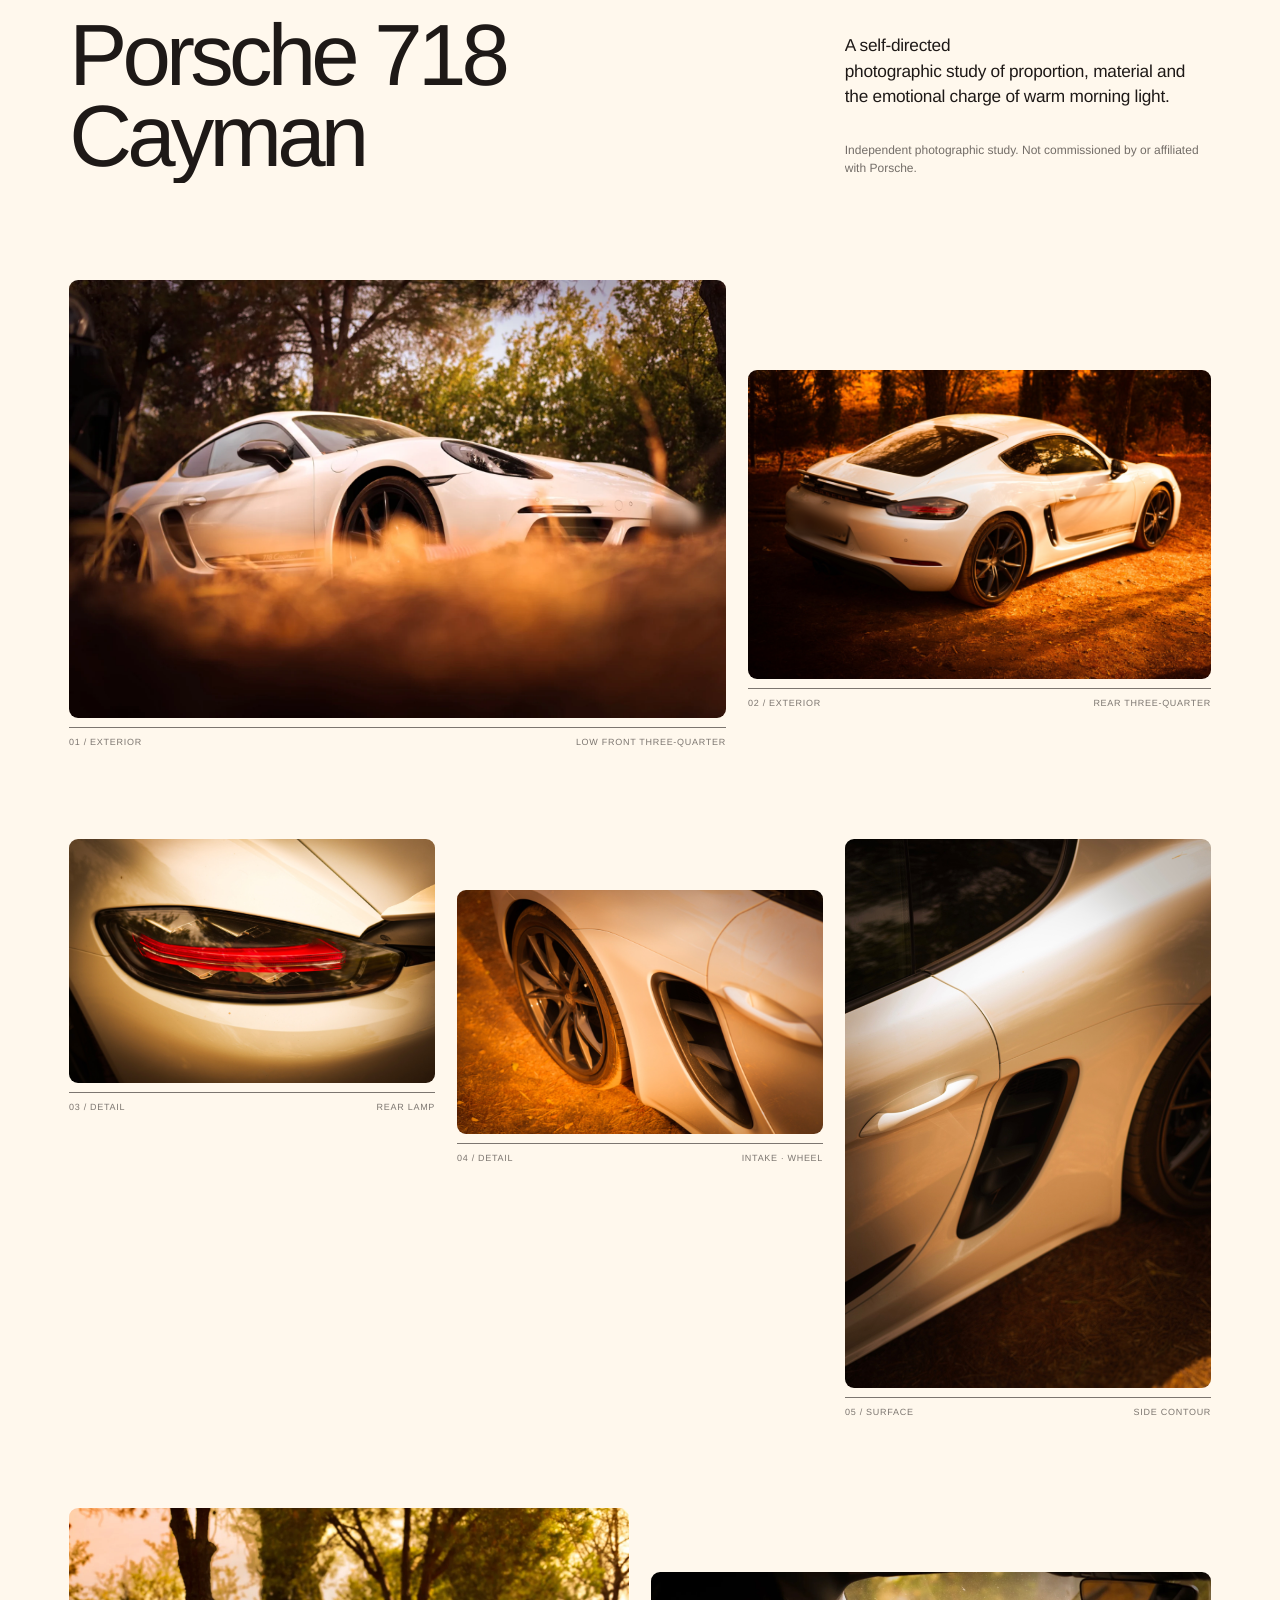
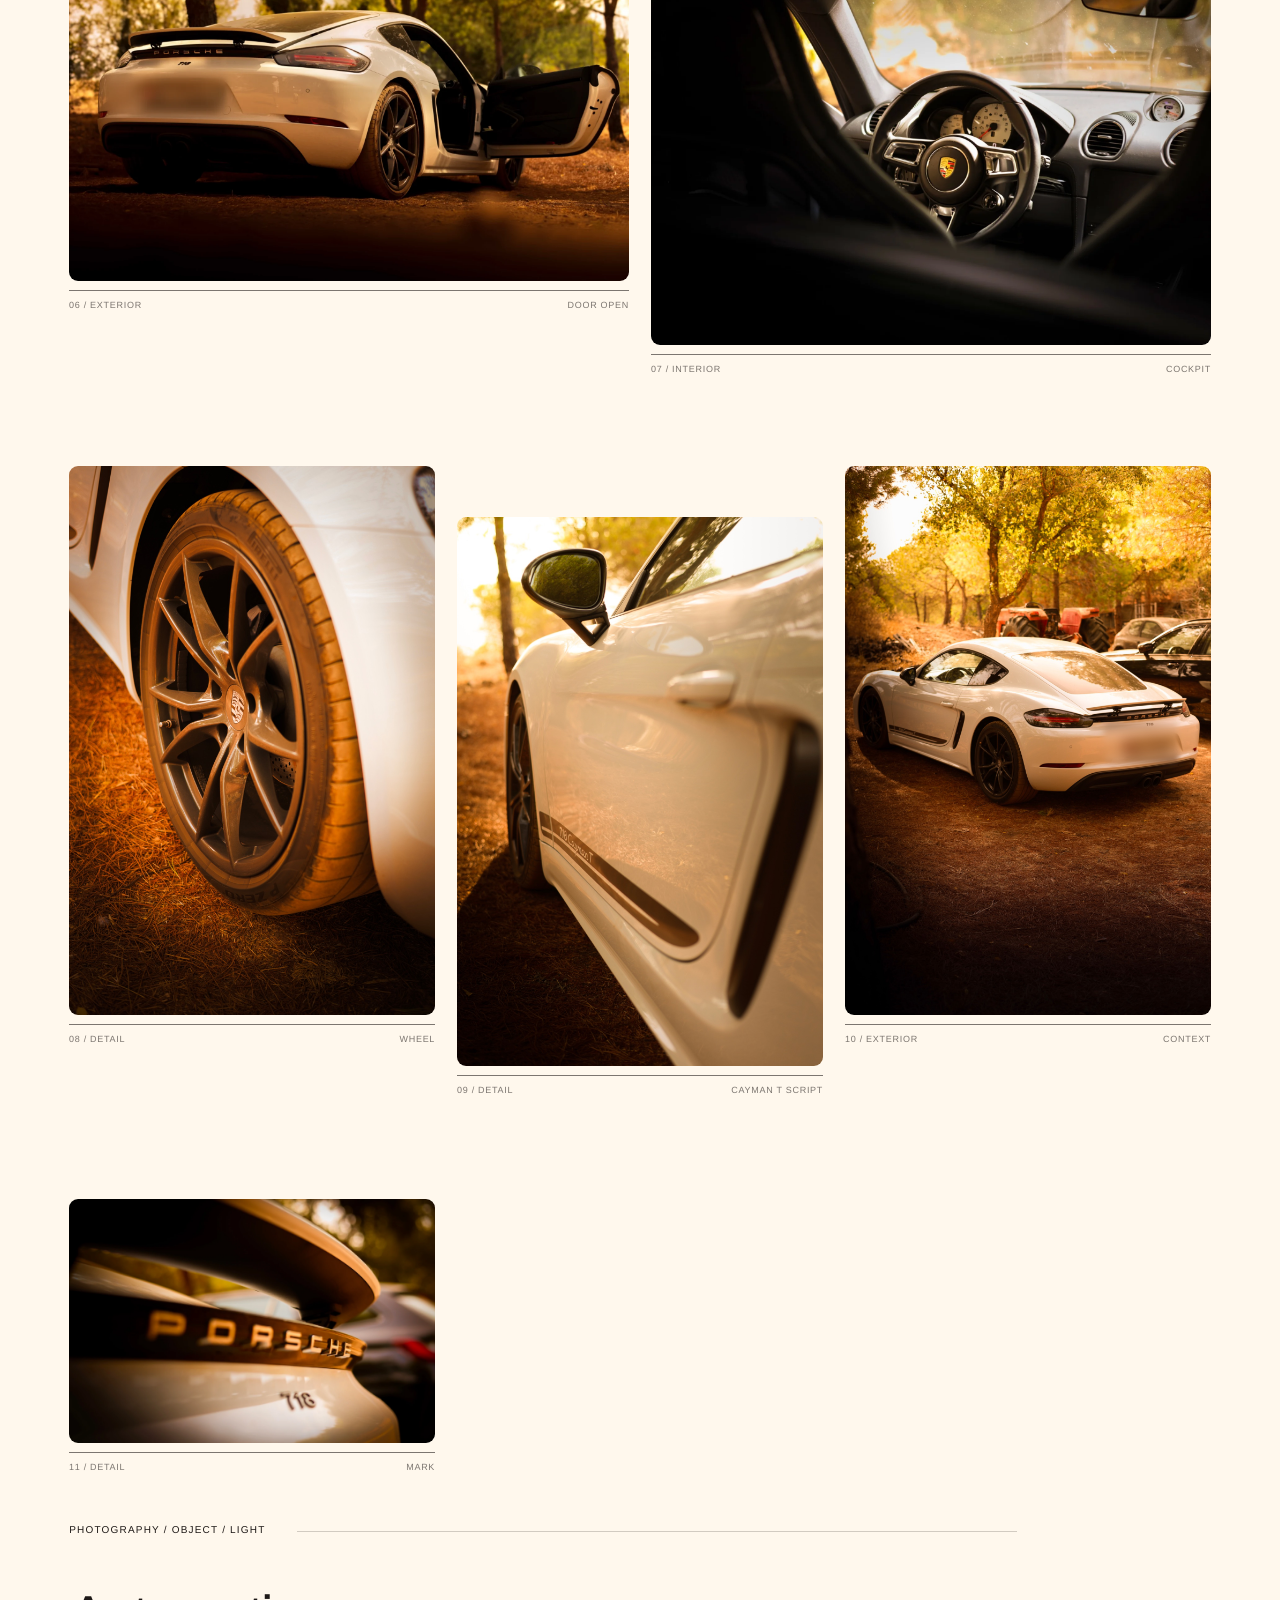
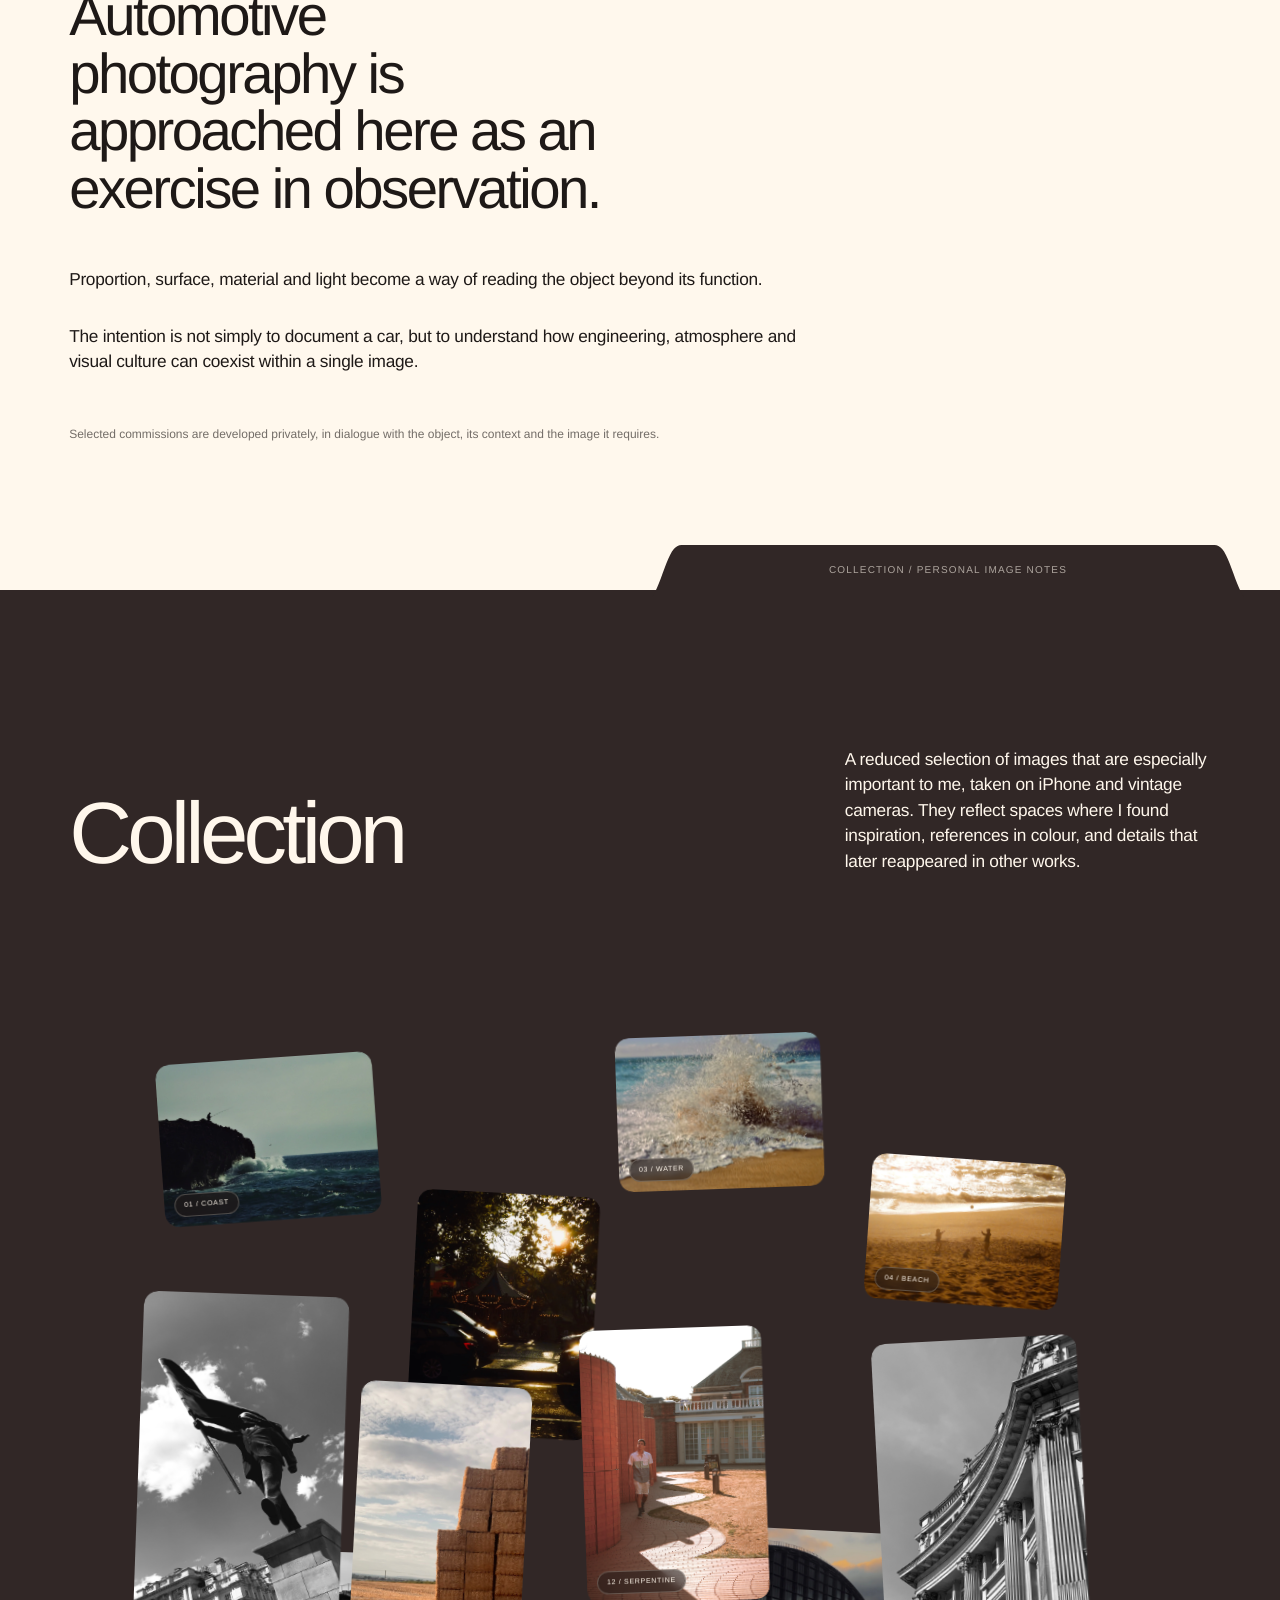
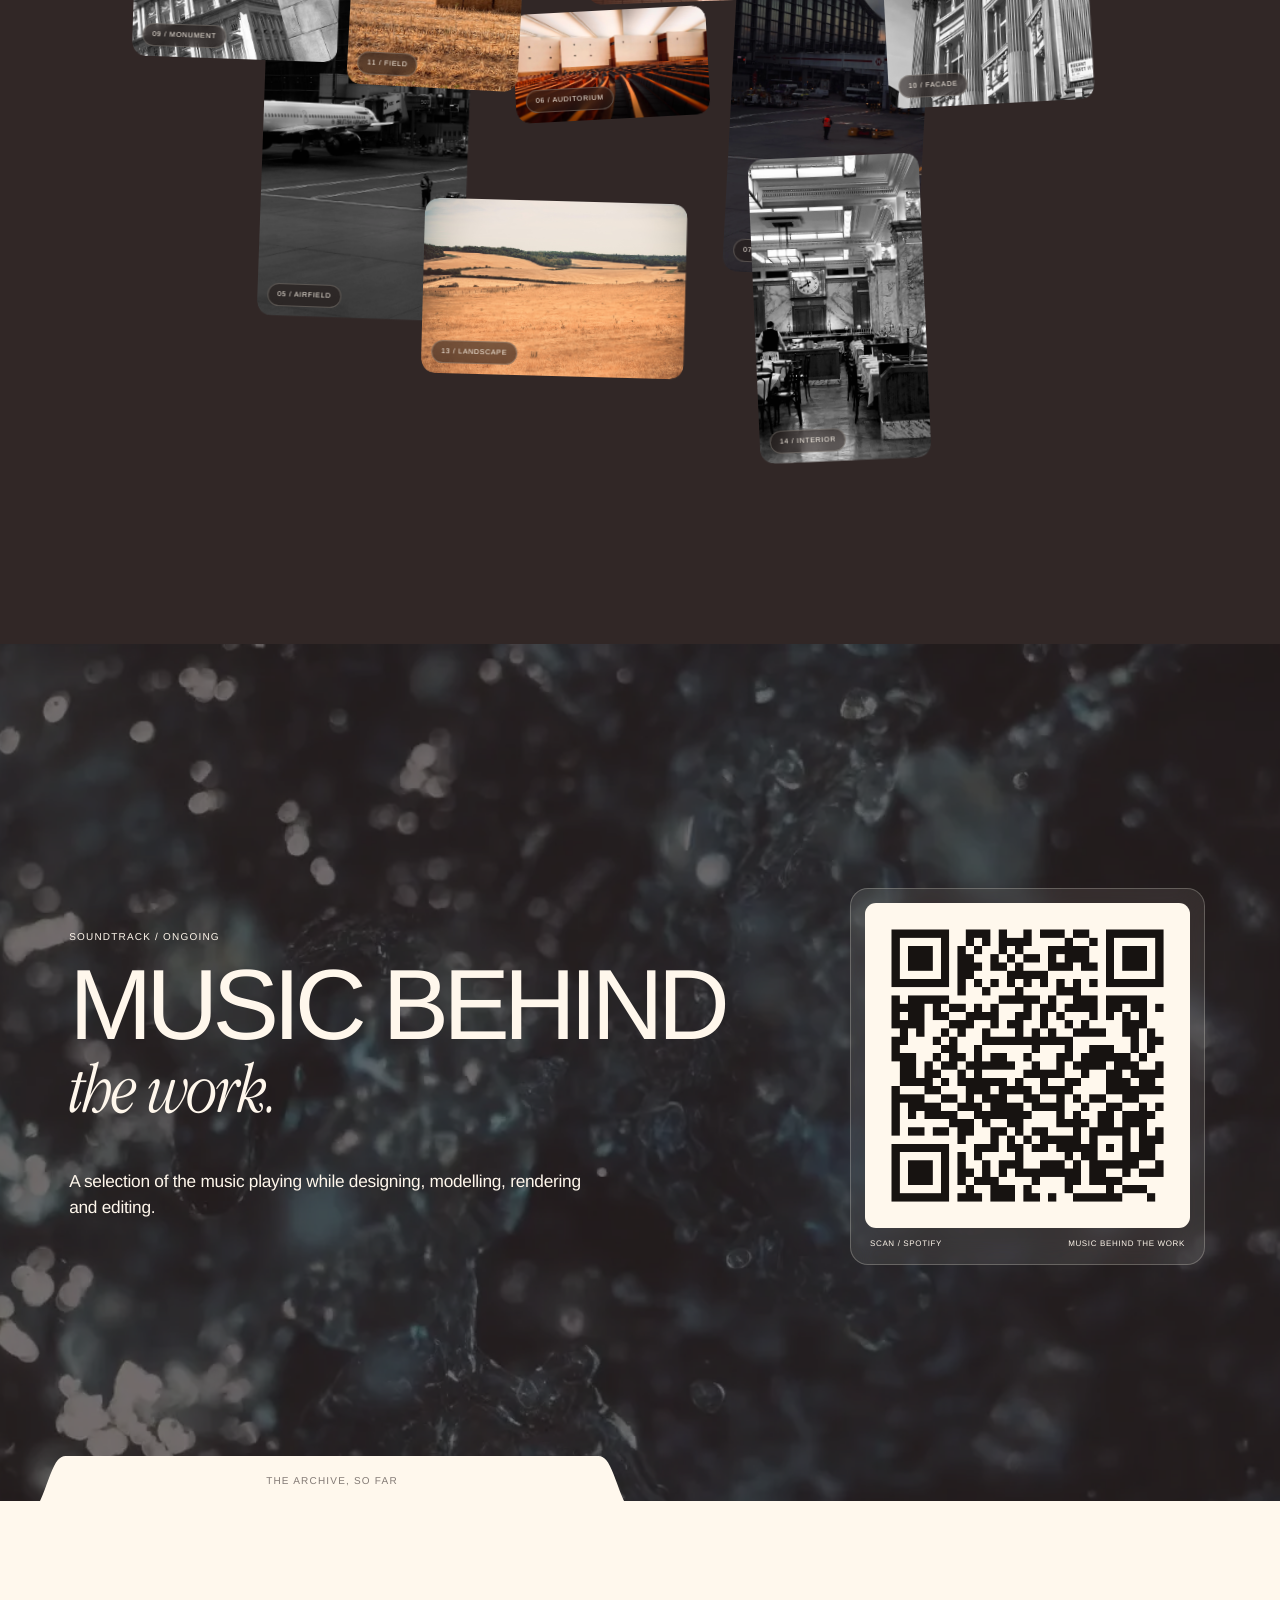
==== commit 1b462679: "update website" ====
--- a/index.html
+++ b/index.html
@@ -13,7 +13,7 @@
   <title>Filipe Archive · 3D, Photography & Moving Image</title>
   <link rel="preload" href="assets/fonts/Helvetica.ttf" as="font" type="font/ttf" crossorigin />
   <link rel="preload" href="assets/fonts/helvetica-light-587ebe5a59211.ttf" as="font" type="font/ttf" crossorigin />
-  <link rel="stylesheet" href="styles.css?v=73" />
+  <link rel="stylesheet" href="styles.css?v=76" />
 </head>
 <body>
   <a class="skip-link" href="#main">Skip to content</a>
@@ -21,20 +21,20 @@
 
   <nav class="archive-nav" aria-label="Archive chapters" data-archive-nav>
     <div class="archive-nav__tabs">
-      <a class="archive-tab" href="#porsche" data-archive-tab data-target="porsche" aria-label="Porsche 718">
+      <a class="archive-tab" href="#odyssey" data-archive-tab data-target="odyssey" aria-label="Odyssey Ship">
         <svg class="archive-tab__svg archive-tab__svg--desktop archive-tab__face" viewBox="0 0 54 280" preserveAspectRatio="none" aria-hidden="true"><path d="M54 0 C54 8 52 15 48 21 C42 30 31 36 25 45 C21 52 19 61 19 72 V208 C19 219 21 228 25 235 C31 244 42 250 48 259 C52 265 54 272 54 280 L54 280 L54 0 Z"/></svg>
         <svg class="archive-tab__svg archive-tab__svg--mobile archive-tab__face" viewBox="0 0 280 64" preserveAspectRatio="none" aria-hidden="true"><path d="M0 0 H280 V17 C280 25 279 30 275 36 C270 43 267 48 267 55 C267 59 263 61 258 61 H22 C17 61 13 59 13 55 C13 48 10 43 5 36 C1 30 0 25 0 17 Z"/></svg>
-        <span class="archive-tab__content"><span class="archive-tab__number">01</span><span class="archive-tab__label">AUTOMOTIVE PHOTOGRAPHY</span></span>
+        <span class="archive-tab__content"><span class="archive-tab__number">01</span><span class="archive-tab__label">CONCEPT DESIGN · WORLD-BUILDING</span></span>
       </a>
       <a class="archive-tab" href="#kuru" data-archive-tab data-target="kuru" aria-label="Kuru Toga">
         <svg class="archive-tab__svg archive-tab__svg--desktop archive-tab__face" viewBox="0 0 54 280" preserveAspectRatio="none" aria-hidden="true"><path d="M54 0 C54 8 52 15 48 21 C42 30 31 36 25 45 C21 52 19 61 19 72 V208 C19 219 21 228 25 235 C31 244 42 250 48 259 C52 265 54 272 54 280 L54 280 L54 0 Z"/></svg>
         <svg class="archive-tab__svg archive-tab__svg--mobile archive-tab__face" viewBox="0 0 280 64" preserveAspectRatio="none" aria-hidden="true"><path d="M0 0 H280 V17 C280 25 279 30 275 36 C270 43 267 48 267 55 C267 59 263 61 258 61 H22 C17 61 13 59 13 55 C13 48 10 43 5 36 C1 30 0 25 0 17 Z"/></svg>
         <span class="archive-tab__content"><span class="archive-tab__number">02</span><span class="archive-tab__label">PRODUCT FILM · 3D</span></span>
       </a>
-      <a class="archive-tab" href="#odyssey" data-archive-tab data-target="odyssey" aria-label="Odyssey Ship">
+      <a class="archive-tab" href="#porsche" data-archive-tab data-target="porsche" aria-label="Porsche 718">
         <svg class="archive-tab__svg archive-tab__svg--desktop archive-tab__face" viewBox="0 0 54 280" preserveAspectRatio="none" aria-hidden="true"><path d="M54 0 C54 8 52 15 48 21 C42 30 31 36 25 45 C21 52 19 61 19 72 V208 C19 219 21 228 25 235 C31 244 42 250 48 259 C52 265 54 272 54 280 L54 280 L54 0 Z"/></svg>
         <svg class="archive-tab__svg archive-tab__svg--mobile archive-tab__face" viewBox="0 0 280 64" preserveAspectRatio="none" aria-hidden="true"><path d="M0 0 H280 V17 C280 25 279 30 275 36 C270 43 267 48 267 55 C267 59 263 61 258 61 H22 C17 61 13 59 13 55 C13 48 10 43 5 36 C1 30 0 25 0 17 Z"/></svg>
-        <span class="archive-tab__content"><span class="archive-tab__number">03</span><span class="archive-tab__label">CONCEPT DESIGN · WORLD-BUILDING</span></span>
+        <span class="archive-tab__content"><span class="archive-tab__number">03</span><span class="archive-tab__label">AUTOMOTIVE PHOTOGRAPHY</span></span>
       </a>
       <a class="archive-tab" href="#profile" data-archive-tab data-target="profile" aria-label="Portfolio and profile">
         <svg class="archive-tab__svg archive-tab__svg--desktop archive-tab__face" viewBox="0 0 54 280" preserveAspectRatio="none" aria-hidden="true"><path d="M54 0 C54 8 52 15 48 21 C42 30 31 36 25 45 C21 52 19 61 19 72 V208 C19 219 21 228 25 235 C31 244 42 250 48 259 C52 265 54 272 54 280 L54 280 L54 0 Z"/></svg>
@@ -75,20 +75,20 @@
         <h2 class="sr-only" id="index-title">Selected work</h2>
 
         <nav class="index-stack" aria-label="Selected work">
-          <a class="index-card" href="#porsche" data-index-card>
+          <a class="index-card" href="#odyssey" data-index-card>
             <span class="index-card__number">01</span>
-            <span class="index-card__title">Porsche 718</span>
-            <span class="index-card__meta">AUTOMOTIVE PHOTOGRAPHY</span>
+            <span class="index-card__title">Odyssey Ship</span>
+            <span class="index-card__meta">CONCEPT DESIGN · WORLD-BUILDING</span>
           </a>
           <a class="index-card" href="#kuru" data-index-card>
             <span class="index-card__number">02</span>
             <span class="index-card__title">Kuru Toga</span>
             <span class="index-card__meta">PRODUCT FILM · 3D</span>
           </a>
-          <a class="index-card" href="#odyssey" data-index-card>
+          <a class="index-card" href="#porsche" data-index-card>
             <span class="index-card__number">03</span>
-            <span class="index-card__title">Odyssey Ship</span>
-            <span class="index-card__meta">CONCEPT DESIGN · WORLD-BUILDING</span>
+            <span class="index-card__title">Porsche 718</span>
+            <span class="index-card__meta">AUTOMOTIVE PHOTOGRAPHY</span>
           </a>
           <a class="index-card" href="#profile" data-index-card>
             <span class="index-card__number">04</span>
@@ -101,6 +101,198 @@
     </section>
     <div class="chapter-breath chapter-breath--brown" aria-hidden="true"></div>
 
+    <!-- ODYSSEY ---------------------------------------------------------- -->
+
+    <div class="chapter-cut chapter-cut--cream chapter-cut--left" aria-hidden="true">
+      <div class="chapter-cut__inner">
+        <svg class="chapter-cut__shape chapter-cut__shape--desktop" viewBox="0 0 1000 60" preserveAspectRatio="none" focusable="false" aria-hidden="true"><path d="M0 60 H24 C58 60 82 0 116 0 H430 C464 0 488 60 522 60 H1000 V60 H0 Z"/></svg>
+        <svg class="chapter-cut__shape chapter-cut__shape--mobile" viewBox="0 0 1000 60" preserveAspectRatio="none" focusable="false" aria-hidden="true"><path d="M0 60 H70 C124 60 178 0 232 0 H768 C822 0 876 60 930 60 H1000 V60 H0 Z"/></svg>
+        <span class="chapter-cut__label">01 / FINAL COURSE PROJECT · 3D · WORLD-BUILDING</span>
+      </div>
+    </div>
+    <section class="odyssey section-cream" id="odyssey" aria-labelledby="odyssey-title">
+      <div class="shell odyssey__title-block">
+        <p class="sr-only">01 / FINAL COURSE PROJECT · 3D · WORLD-BUILDING</p>
+        <h2 class="display-title display-title--xl text-reveal" id="odyssey-title" data-lines>Odyssey Ship</h2>
+      </div>
+
+      <div class="shell odyssey-pair odyssey-pair--opening" data-gallery="odyssey">
+        <figure class="photo-card odyssey-card" data-card3d>
+          <button class="image-button" data-lightbox="odyssey" data-src="assets/img/odyssey-covered-scale.jpg" aria-label="Open covered Odyssey Ship scale study">
+            <img src="assets/img/odyssey-covered-scale.jpg" alt="Covered Odyssey Ship surrounded by an army of figures showing its scale" loading="lazy" />
+          </button>
+          <figcaption class="caption-row"><span>01 / SCALE STUDY</span><span>Covered vessel · human-scale field</span></figcaption>
+        </figure>
+        <figure class="photo-card odyssey-card" data-card3d>
+          <button class="image-button" data-lightbox="odyssey" data-src="assets/img/odyssey-rainforest.jpg" aria-label="Open Odyssey Ship rainforest render">
+            <img src="assets/img/odyssey-rainforest.jpg" alt="Odyssey Ship flying above a rainforest river" loading="lazy" />
+          </button>
+          <figcaption class="caption-row"><span>02 / WORLD</span><span>Post-human environment</span></figcaption>
+        </figure>
+      </div>
+
+      <div class="shell odyssey-narrative odyssey-narrative--one">
+        <p class="meta">BRIEFING / 01</p>
+        <p class="narrative-copy text-reveal" data-lines>Developed as a final Professional Aptitude Project, Odyssey Ship reinterprets Ulysses’ departure vessel in the year 3050, a future dominated by robots, long after humans have disappeared.</p>
+      </div>
+
+      <div class="shell odyssey-triptych">
+        <figure class="photo-card odyssey-card odyssey-card--wide" data-card3d>
+          <button class="image-button" data-lightbox="odyssey" data-src="assets/img/hero-odyssey.webp" aria-label="Open Odyssey Ship storm render">
+            <img src="assets/img/hero-odyssey.webp" alt="Odyssey Ship moving through a storm" loading="lazy" />
+          </button>
+          <figcaption class="caption-row"><span>03 / ATMOSPHERE</span><span>Storm exterior</span></figcaption>
+        </figure>
+        <figure class="photo-card odyssey-card" data-card3d>
+          <button class="image-button" data-lightbox="odyssey" data-src="assets/img/odyssey-cloud-horizontal.webp" aria-label="Open Odyssey Ship cloud render">
+            <img src="assets/img/odyssey-cloud-horizontal.webp" alt="Odyssey Ship above warm clouds" loading="lazy" />
+          </button>
+          <figcaption class="caption-row"><span>04 / LIGHT</span><span>Warm exterior</span></figcaption>
+        </figure>
+        <figure class="photo-card odyssey-card" data-card3d>
+          <button class="image-button" data-lightbox="odyssey" data-src="assets/img/odyssey-interior.webp" aria-label="Open Odyssey Ship interior render">
+            <img src="assets/img/odyssey-interior.webp" alt="Interior environment of the Odyssey Ship" loading="lazy" />
+          </button>
+          <figcaption class="caption-row"><span>05 / INTERIOR</span><span>Docking · systems</span></figcaption>
+        </figure>
+        <figure class="photo-card odyssey-card" data-card3d>
+          <button class="image-button" data-lightbox="odyssey" data-src="assets/img/odyssey-interior-bridge.png" aria-label="Open Odyssey Ship panoramic interior render">
+            <img src="assets/img/odyssey-interior-bridge.png" alt="Panoramic interior walkway of the Odyssey Ship facing a bright light" loading="lazy" />
+          </button>
+          <figcaption class="caption-row"><span>06 / INTERIOR LIGHT</span><span>Observation deck · cinematic horizon</span></figcaption>
+        </figure>
+      </div>
+
+      <div class="shell odyssey-narrative odyssey-narrative--two">
+        <p class="meta">BRIEFING / 02</p>
+        <p class="narrative-copy text-reveal" data-lines>The vessel was conceived not only as a visual object, but as something that could be assembled plausibly. Its scale suggests orbital construction, a modular logic comparable in principle to the way the International Space Station was assembled in orbit.</p>
+      </div>
+
+      <div class="shell sketch-studies" data-gallery="odyssey-sketches">
+        <div class="section-kicker section-kicker--dark sketch-studies__title">
+          <p class="meta">SKETCH STUDIES / FORM DEVELOPMENT</p>
+          <span class="hairline" aria-hidden="true"></span>
+        </div>
+        <figure class="sketch-card photo-card" data-card3d>
+          <button class="image-button image-button--transparent" data-lightbox="odyssey-sketches" data-src="assets/img/odyssey-sketch-a.png" aria-label="Open first Odyssey Ship line sketch">
+            <img src="assets/img/odyssey-sketch-a.png" alt="Odyssey Ship line sketch study" loading="lazy" />
+          </button>
+          <figcaption class="caption-row"><span>SKETCH / A</span><span>Mass · deck logic</span></figcaption>
+        </figure>
+        <figure class="sketch-card photo-card" data-card3d>
+          <button class="image-button image-button--transparent" data-lightbox="odyssey-sketches" data-src="assets/img/odyssey-sketch-b.png" aria-label="Open second Odyssey Ship line sketch">
+            <img src="assets/img/odyssey-sketch-b.png" alt="Odyssey Ship second line sketch study" loading="lazy" />
+          </button>
+          <figcaption class="caption-row"><span>SKETCH / B</span><span>Silhouette · proportion</span></figcaption>
+        </figure>
+      </div>
+
+      <div class="shell technical-sheet odyssey-notes">
+        <div class="section-kicker section-kicker--dark">
+          <p class="meta">TECHNICAL NOTES</p>
+          <span class="hairline" aria-hidden="true"></span>
+        </div>
+        <div class="technical-list technical-list--light">
+          <div><span>SCALE</span><strong>380 metres</strong></div>
+          <div><span>PREMISE</span><strong>Ulysses reinterpreted in 3050</strong></div>
+          <div><span>WORLD</span><strong>Post-human · robot-dominated</strong></div>
+          <div><span>CONSTRUCTION</span><strong>Orbital assembly logic</strong></div>
+          <div><span>OUTPUT</span><strong>Stills · technical development · report</strong></div>
+          <div><span>TOOLS</span><strong>Rhino · Blender</strong></div>
+        </div>
+      </div>
+
+      <div class="shell report-reward">
+        <div>
+          <p class="meta">FULL PROJECT REPORT / PORTUGUESE</p>
+          <h3 class="report-reward__title text-reveal" data-lines>The complete project, documented.</h3>
+          <a class="quiet-link quiet-link--dark report-quiet-link" href="assets/docs/odyssey-ship-project-portuguese.pdf" target="_blank" rel="noopener">Odyssey Ship report / PDF</a>
+        </div>
+      </div>
+    </section>
+
+
+    <!-- ONE ARCHIVE / KURU BRIDGE --------------------------------------- -->
+
+    <div class="chapter-cut chapter-cut--brown chapter-cut--right" aria-hidden="true">
+      <div class="chapter-cut__inner">
+        <svg class="chapter-cut__shape chapter-cut__shape--desktop" viewBox="0 0 1000 60" preserveAspectRatio="none" focusable="false" aria-hidden="true"><path d="M0 60 H24 C58 60 82 0 116 0 H430 C464 0 488 60 522 60 H1000 V60 H0 Z"/></svg>
+        <svg class="chapter-cut__shape chapter-cut__shape--mobile" viewBox="0 0 1000 60" preserveAspectRatio="none" focusable="false" aria-hidden="true"><path d="M0 60 H70 C124 60 178 0 232 0 H768 C822 0 876 60 930 60 H1000 V60 H0 Z"/></svg>
+        <span class="chapter-cut__label">02 / OBJECT STUDY</span>
+      </div>
+    </div>
+    <section class="archive-bridge section-brown" aria-label="Archive transition" data-archive-bridge>
+      <div class="archive-bridge__sticky shell">
+        <p class="sr-only">02 / OBJECT STUDY</p>
+        <div class="archive-bridge__words" aria-hidden="true">
+          <span class="archive-bridge__one">One Archive.</span>
+          <span class="archive-bridge__kuru">Kuru Toga</span>
+        </div>
+        <p class="sr-only">One Archive. Kuru Toga.</p>
+      </div>
+    </section>
+
+    <!-- KURU TOGA ------------------------------------------------------- -->
+    <section class="kuru section-brown" id="kuru" aria-labelledby="kuru-title">
+      <div class="shell project-intro project-intro--dark kuru__intro">
+        <div class="project-intro__title kuru__eyebrow">
+          <p class="meta text-reveal" data-lines>PRODUCT FILM · 3D</p>
+          <h2 class="sr-only" id="kuru-title">Kuru Toga</h2>
+        </div>
+        <div class="project-intro__copy kuru__copy-block">
+          <p class="editorial-copy text-reveal" data-lines>The study asks a simple question. What happens when the language of a perfume commercial is applied to an ordinary mechanical pencil?</p>
+          <p class="micro-note text-reveal" data-lines>Research, modelling, lighting, animation and editing were used to elevate an everyday object through rhythm, restraint and detail.</p>
+        </div>
+      </div>
+
+      <div class="shell kuru-stack" data-stagger-group data-gallery="kuru">
+        <figure class="photo-card overlap-card kuru-card kuru-card--1" data-card3d data-overlap>
+          <button class="image-button" data-lightbox="kuru" data-src="assets/img/kuru-full.webp" aria-label="Open Kuru Toga full render">
+            <img src="assets/img/kuru-full.webp" alt="Full product render of a Uni Kuru Toga mechanical pencil" loading="lazy" />
+          </button>
+          <figcaption class="caption-chip">01 / FULL STUDY</figcaption>
+        </figure>
+        <figure class="photo-card overlap-card kuru-card kuru-card--2" data-card3d data-overlap>
+          <button class="image-button" data-lightbox="kuru" data-src="assets/img/kuru-name.webp" aria-label="Open Kuru Toga barrel detail">
+            <img src="assets/img/kuru-name.webp" alt="Kuru Toga barrel and name detail" loading="lazy" />
+          </button>
+          <figcaption class="caption-chip">02 / BARREL</figcaption>
+        </figure>
+        <figure class="photo-card overlap-card kuru-card kuru-card--3" data-card3d data-overlap>
+          <button class="image-button" data-lightbox="kuru" data-src="assets/img/kuru-tip.webp" aria-label="Open Kuru Toga tip detail">
+            <img src="assets/img/kuru-tip.webp" alt="Kuru Toga mechanical pencil tip detail" loading="lazy" />
+          </button>
+          <figcaption class="caption-chip">03 / TIP</figcaption>
+        </figure>
+      </div>
+
+      <div class="shell technical-sheet technical-sheet--dark kuru-notes">
+        <div class="section-kicker">
+          <p class="meta">PROJECT NOTES</p>
+          <span class="hairline" aria-hidden="true"></span>
+        </div>
+        <div class="technical-list">
+          <div><span>OUTPUT</span><strong>Stills + 78-second film</strong></div>
+          <div><span>DIRECTION</span><strong>Perfume campaign language</strong></div>
+          <div><span>ROLE</span><strong>Research · Model · Light · Animate · Edit</strong></div>
+        </div>
+        <p class="micro-note">Independent academic work. Not commissioned by or affiliated with Uni Mitsubishi Pencil.</p>
+      </div>
+
+      <div class="shell film-reward">
+        <div class="section-kicker">
+          <p class="meta">FULL FILM / 01:18</p>
+          <span class="hairline" aria-hidden="true"></span>
+        </div>
+        <div class="video-card">
+          <video controls preload="auto" playsinline poster="assets/img/kuru-poster.jpg">
+            <source src="assets/video/pencil-film.mp4" type="video/mp4" />
+          </video>
+        </div>
+      </div>
+    </section>
+
+
     <!-- PORSCHE ----------------------------------------------------------- -->
 
     <div class="chapter-cut chapter-cut--cream chapter-cut--left" aria-hidden="true">
@@ -117,7 +309,7 @@
           <h2 class="display-title text-reveal" id="porsche-title" data-lines>Porsche 718 Cayman</h2>
         </div>
         <div class="project-intro__copy">
-          <p class="editorial-copy text-reveal" data-lines>A self-directed photographic study of proportion, material and the emotional charge of warm evening light.</p>
+          <p class="editorial-copy text-reveal" data-lines>A self-directed photographic study of proportion, material and the emotional charge of warm morning light.</p>
           <p class="micro-note text-reveal" data-lines>Independent photographic study. Not commissioned by or affiliated with Porsche.</p>
         </div>
       </div>
@@ -206,196 +398,6 @@
           <p class="editorial-copy text-reveal" data-lines>Proportion, surface, material and light become a way of reading the object beyond its function.</p>
           <p class="editorial-copy text-reveal" data-lines>The intention is not simply to document a car, but to understand how engineering, atmosphere and visual culture can coexist within a single image.</p>
           <p class="micro-note text-reveal" data-lines>Selected commissions are developed privately, in dialogue with the object, its context and the image it requires.</p>
-        </div>
-      </div>
-    </section>
-
-    <!-- ONE ARCHIVE / KURU BRIDGE --------------------------------------- -->
-
-    <div class="chapter-cut chapter-cut--brown chapter-cut--right" aria-hidden="true">
-      <div class="chapter-cut__inner">
-        <svg class="chapter-cut__shape chapter-cut__shape--desktop" viewBox="0 0 1000 60" preserveAspectRatio="none" focusable="false" aria-hidden="true"><path d="M0 60 H24 C58 60 82 0 116 0 H430 C464 0 488 60 522 60 H1000 V60 H0 Z"/></svg>
-        <svg class="chapter-cut__shape chapter-cut__shape--mobile" viewBox="0 0 1000 60" preserveAspectRatio="none" focusable="false" aria-hidden="true"><path d="M0 60 H70 C124 60 178 0 232 0 H768 C822 0 876 60 930 60 H1000 V60 H0 Z"/></svg>
-        <span class="chapter-cut__label">01 / OBJECT STUDY</span>
-      </div>
-    </div>
-    <section class="archive-bridge section-brown" aria-label="Archive transition" data-archive-bridge>
-      <div class="archive-bridge__sticky shell">
-        <p class="sr-only">01 / OBJECT STUDY</p>
-        <div class="archive-bridge__words" aria-hidden="true">
-          <span class="archive-bridge__one">One Archive.</span>
-          <span class="archive-bridge__kuru">Kuru Toga</span>
-        </div>
-        <p class="sr-only">One Archive. Kuru Toga.</p>
-      </div>
-    </section>
-
-    <!-- KURU TOGA ------------------------------------------------------- -->
-    <section class="kuru section-brown" id="kuru" aria-labelledby="kuru-title">
-      <div class="shell project-intro project-intro--dark kuru__intro">
-        <div class="project-intro__title kuru__eyebrow">
-          <p class="meta text-reveal" data-lines>PRODUCT FILM · 3D</p>
-          <h2 class="sr-only" id="kuru-title">Kuru Toga</h2>
-        </div>
-        <div class="project-intro__copy kuru__copy-block">
-          <p class="editorial-copy text-reveal" data-lines>The study asks a simple question. What happens when the language of a perfume commercial is applied to an ordinary mechanical pencil?</p>
-          <p class="micro-note text-reveal" data-lines>Research, modelling, lighting, animation and editing were used to elevate an everyday object through rhythm, restraint and detail.</p>
-        </div>
-      </div>
-
-      <div class="shell kuru-stack" data-stagger-group data-gallery="kuru">
-        <figure class="photo-card overlap-card kuru-card kuru-card--1" data-card3d data-overlap>
-          <button class="image-button" data-lightbox="kuru" data-src="assets/img/kuru-full.webp" aria-label="Open Kuru Toga full render">
-            <img src="assets/img/kuru-full.webp" alt="Full product render of a Uni Kuru Toga mechanical pencil" loading="lazy" />
-          </button>
-          <figcaption class="caption-chip">01 / FULL STUDY</figcaption>
-        </figure>
-        <figure class="photo-card overlap-card kuru-card kuru-card--2" data-card3d data-overlap>
-          <button class="image-button" data-lightbox="kuru" data-src="assets/img/kuru-name.webp" aria-label="Open Kuru Toga barrel detail">
-            <img src="assets/img/kuru-name.webp" alt="Kuru Toga barrel and name detail" loading="lazy" />
-          </button>
-          <figcaption class="caption-chip">02 / BARREL</figcaption>
-        </figure>
-        <figure class="photo-card overlap-card kuru-card kuru-card--3" data-card3d data-overlap>
-          <button class="image-button" data-lightbox="kuru" data-src="assets/img/kuru-tip.webp" aria-label="Open Kuru Toga tip detail">
-            <img src="assets/img/kuru-tip.webp" alt="Kuru Toga mechanical pencil tip detail" loading="lazy" />
-          </button>
-          <figcaption class="caption-chip">03 / TIP</figcaption>
-        </figure>
-      </div>
-
-      <div class="shell technical-sheet technical-sheet--dark kuru-notes">
-        <div class="section-kicker">
-          <p class="meta">PROJECT NOTES</p>
-          <span class="hairline" aria-hidden="true"></span>
-        </div>
-        <div class="technical-list">
-          <div><span>OUTPUT</span><strong>Stills + 78-second film</strong></div>
-          <div><span>DIRECTION</span><strong>Perfume campaign language</strong></div>
-          <div><span>ROLE</span><strong>Research · Model · Light · Animate · Edit</strong></div>
-        </div>
-        <p class="micro-note">Independent academic work. Not commissioned by or affiliated with Uni Mitsubishi Pencil.</p>
-      </div>
-
-      <div class="shell film-reward">
-        <div class="section-kicker">
-          <p class="meta">FULL FILM / 01:18</p>
-          <span class="hairline" aria-hidden="true"></span>
-        </div>
-        <div class="video-card">
-          <video controls preload="auto" playsinline poster="assets/img/kuru-poster.jpg">
-            <source src="assets/video/pencil-film.mp4" type="video/mp4" />
-          </video>
-        </div>
-      </div>
-    </section>
-
-    <!-- ODYSSEY ---------------------------------------------------------- -->
-
-    <div class="chapter-cut chapter-cut--cream chapter-cut--left" aria-hidden="true">
-      <div class="chapter-cut__inner">
-        <svg class="chapter-cut__shape chapter-cut__shape--desktop" viewBox="0 0 1000 60" preserveAspectRatio="none" focusable="false" aria-hidden="true"><path d="M0 60 H24 C58 60 82 0 116 0 H430 C464 0 488 60 522 60 H1000 V60 H0 Z"/></svg>
-        <svg class="chapter-cut__shape chapter-cut__shape--mobile" viewBox="0 0 1000 60" preserveAspectRatio="none" focusable="false" aria-hidden="true"><path d="M0 60 H70 C124 60 178 0 232 0 H768 C822 0 876 60 930 60 H1000 V60 H0 Z"/></svg>
-        <span class="chapter-cut__label">02 / FINAL COURSE PROJECT · 3D · WORLD-BUILDING</span>
-      </div>
-    </div>
-    <section class="odyssey section-cream" id="odyssey" aria-labelledby="odyssey-title">
-      <div class="shell odyssey__title-block">
-        <p class="sr-only">02 / FINAL COURSE PROJECT · 3D · WORLD-BUILDING</p>
-        <h2 class="display-title display-title--xl text-reveal" id="odyssey-title" data-lines>Odyssey Ship</h2>
-      </div>
-
-      <div class="shell odyssey-pair odyssey-pair--opening" data-gallery="odyssey">
-        <figure class="photo-card odyssey-card" data-card3d>
-          <button class="image-button" data-lightbox="odyssey" data-src="assets/img/odyssey-covered-scale.jpg" aria-label="Open covered Odyssey Ship scale study">
-            <img src="assets/img/odyssey-covered-scale.jpg" alt="Covered Odyssey Ship surrounded by an army of figures showing its scale" loading="lazy" />
-          </button>
-          <figcaption class="caption-row"><span>01 / SCALE STUDY</span><span>Covered vessel · human-scale field</span></figcaption>
-        </figure>
-        <figure class="photo-card odyssey-card" data-card3d>
-          <button class="image-button" data-lightbox="odyssey" data-src="assets/img/odyssey-rainforest.jpg" aria-label="Open Odyssey Ship rainforest render">
-            <img src="assets/img/odyssey-rainforest.jpg" alt="Odyssey Ship flying above a rainforest river" loading="lazy" />
-          </button>
-          <figcaption class="caption-row"><span>02 / WORLD</span><span>Post-human environment</span></figcaption>
-        </figure>
-      </div>
-
-      <div class="shell odyssey-narrative odyssey-narrative--one">
-        <p class="meta">BRIEFING / 01</p>
-        <p class="narrative-copy text-reveal" data-lines>Developed as a final Professional Aptitude Project, Odyssey Ship reinterprets Ulysses’ departure vessel in the year 3050, a future dominated by robots, long after humans have disappeared.</p>
-      </div>
-
-      <div class="shell odyssey-triptych">
-        <figure class="photo-card odyssey-card odyssey-card--wide" data-card3d>
-          <button class="image-button" data-lightbox="odyssey" data-src="assets/img/hero-odyssey.webp" aria-label="Open Odyssey Ship storm render">
-            <img src="assets/img/hero-odyssey.webp" alt="Odyssey Ship moving through a storm" loading="lazy" />
-          </button>
-          <figcaption class="caption-row"><span>03 / ATMOSPHERE</span><span>Storm exterior</span></figcaption>
-        </figure>
-        <figure class="photo-card odyssey-card" data-card3d>
-          <button class="image-button" data-lightbox="odyssey" data-src="assets/img/odyssey-cloud-horizontal.webp" aria-label="Open Odyssey Ship cloud render">
-            <img src="assets/img/odyssey-cloud-horizontal.webp" alt="Odyssey Ship above warm clouds" loading="lazy" />
-          </button>
-          <figcaption class="caption-row"><span>04 / LIGHT</span><span>Warm exterior</span></figcaption>
-        </figure>
-        <figure class="photo-card odyssey-card" data-card3d>
-          <button class="image-button" data-lightbox="odyssey" data-src="assets/img/odyssey-interior.webp" aria-label="Open Odyssey Ship interior render">
-            <img src="assets/img/odyssey-interior.webp" alt="Interior environment of the Odyssey Ship" loading="lazy" />
-          </button>
-          <figcaption class="caption-row"><span>05 / INTERIOR</span><span>Docking · systems</span></figcaption>
-        </figure>
-        <figure class="photo-card odyssey-card" data-card3d>
-          <button class="image-button" data-lightbox="odyssey" data-src="assets/img/odyssey-interior-bridge.png" aria-label="Open Odyssey Ship panoramic interior render">
-            <img src="assets/img/odyssey-interior-bridge.png" alt="Panoramic interior walkway of the Odyssey Ship facing a bright light" loading="lazy" />
-          </button>
-          <figcaption class="caption-row"><span>06 / INTERIOR LIGHT</span><span>Observation deck · cinematic horizon</span></figcaption>
-        </figure>
-      </div>
-
-      <div class="shell odyssey-narrative odyssey-narrative--two">
-        <p class="meta">BRIEFING / 02</p>
-        <p class="narrative-copy text-reveal" data-lines>The vessel was conceived not only as a visual object, but as something that could be assembled plausibly. Its scale suggests orbital construction, a modular logic comparable in principle to the way the International Space Station was assembled in orbit.</p>
-      </div>
-
-      <div class="shell sketch-studies" data-gallery="odyssey-sketches">
-        <div class="section-kicker section-kicker--dark sketch-studies__title">
-          <p class="meta">SKETCH STUDIES / FORM DEVELOPMENT</p>
-          <span class="hairline" aria-hidden="true"></span>
-        </div>
-        <figure class="sketch-card photo-card" data-card3d>
-          <button class="image-button image-button--transparent" data-lightbox="odyssey-sketches" data-src="assets/img/odyssey-sketch-a.png" aria-label="Open first Odyssey Ship line sketch">
-            <img src="assets/img/odyssey-sketch-a.png" alt="Odyssey Ship line sketch study" loading="lazy" />
-          </button>
-          <figcaption class="caption-row"><span>SKETCH / A</span><span>Mass · deck logic</span></figcaption>
-        </figure>
-        <figure class="sketch-card photo-card" data-card3d>
-          <button class="image-button image-button--transparent" data-lightbox="odyssey-sketches" data-src="assets/img/odyssey-sketch-b.png" aria-label="Open second Odyssey Ship line sketch">
-            <img src="assets/img/odyssey-sketch-b.png" alt="Odyssey Ship second line sketch study" loading="lazy" />
-          </button>
-          <figcaption class="caption-row"><span>SKETCH / B</span><span>Silhouette · proportion</span></figcaption>
-        </figure>
-      </div>
-
-      <div class="shell technical-sheet odyssey-notes">
-        <div class="section-kicker section-kicker--dark">
-          <p class="meta">TECHNICAL NOTES</p>
-          <span class="hairline" aria-hidden="true"></span>
-        </div>
-        <div class="technical-list technical-list--light">
-          <div><span>SCALE</span><strong>380 metres</strong></div>
-          <div><span>PREMISE</span><strong>Ulysses reinterpreted in 3050</strong></div>
-          <div><span>WORLD</span><strong>Post-human · robot-dominated</strong></div>
-          <div><span>CONSTRUCTION</span><strong>Orbital assembly logic</strong></div>
-          <div><span>OUTPUT</span><strong>Stills · technical development · report</strong></div>
-          <div><span>TOOLS</span><strong>Rhino · Blender</strong></div>
-        </div>
-      </div>
-
-      <div class="shell report-reward">
-        <div>
-          <p class="meta">FULL PROJECT REPORT / PORTUGUESE</p>
-          <h3 class="report-reward__title text-reveal" data-lines>The complete project, documented.</h3>
-          <a class="quiet-link quiet-link--dark report-quiet-link" href="assets/docs/odyssey-ship-project-portuguese.pdf" target="_blank" rel="noopener">Odyssey Ship report / PDF</a>
         </div>
       </div>
     </section>
@@ -679,6 +681,6 @@
     <p class="lightbox__count" data-lightbox-count></p>
   </div>
 
-  <script src="app.js?v=73" defer></script>
+  <script src="app.js?v=76" defer></script>
 </body>
 </html>
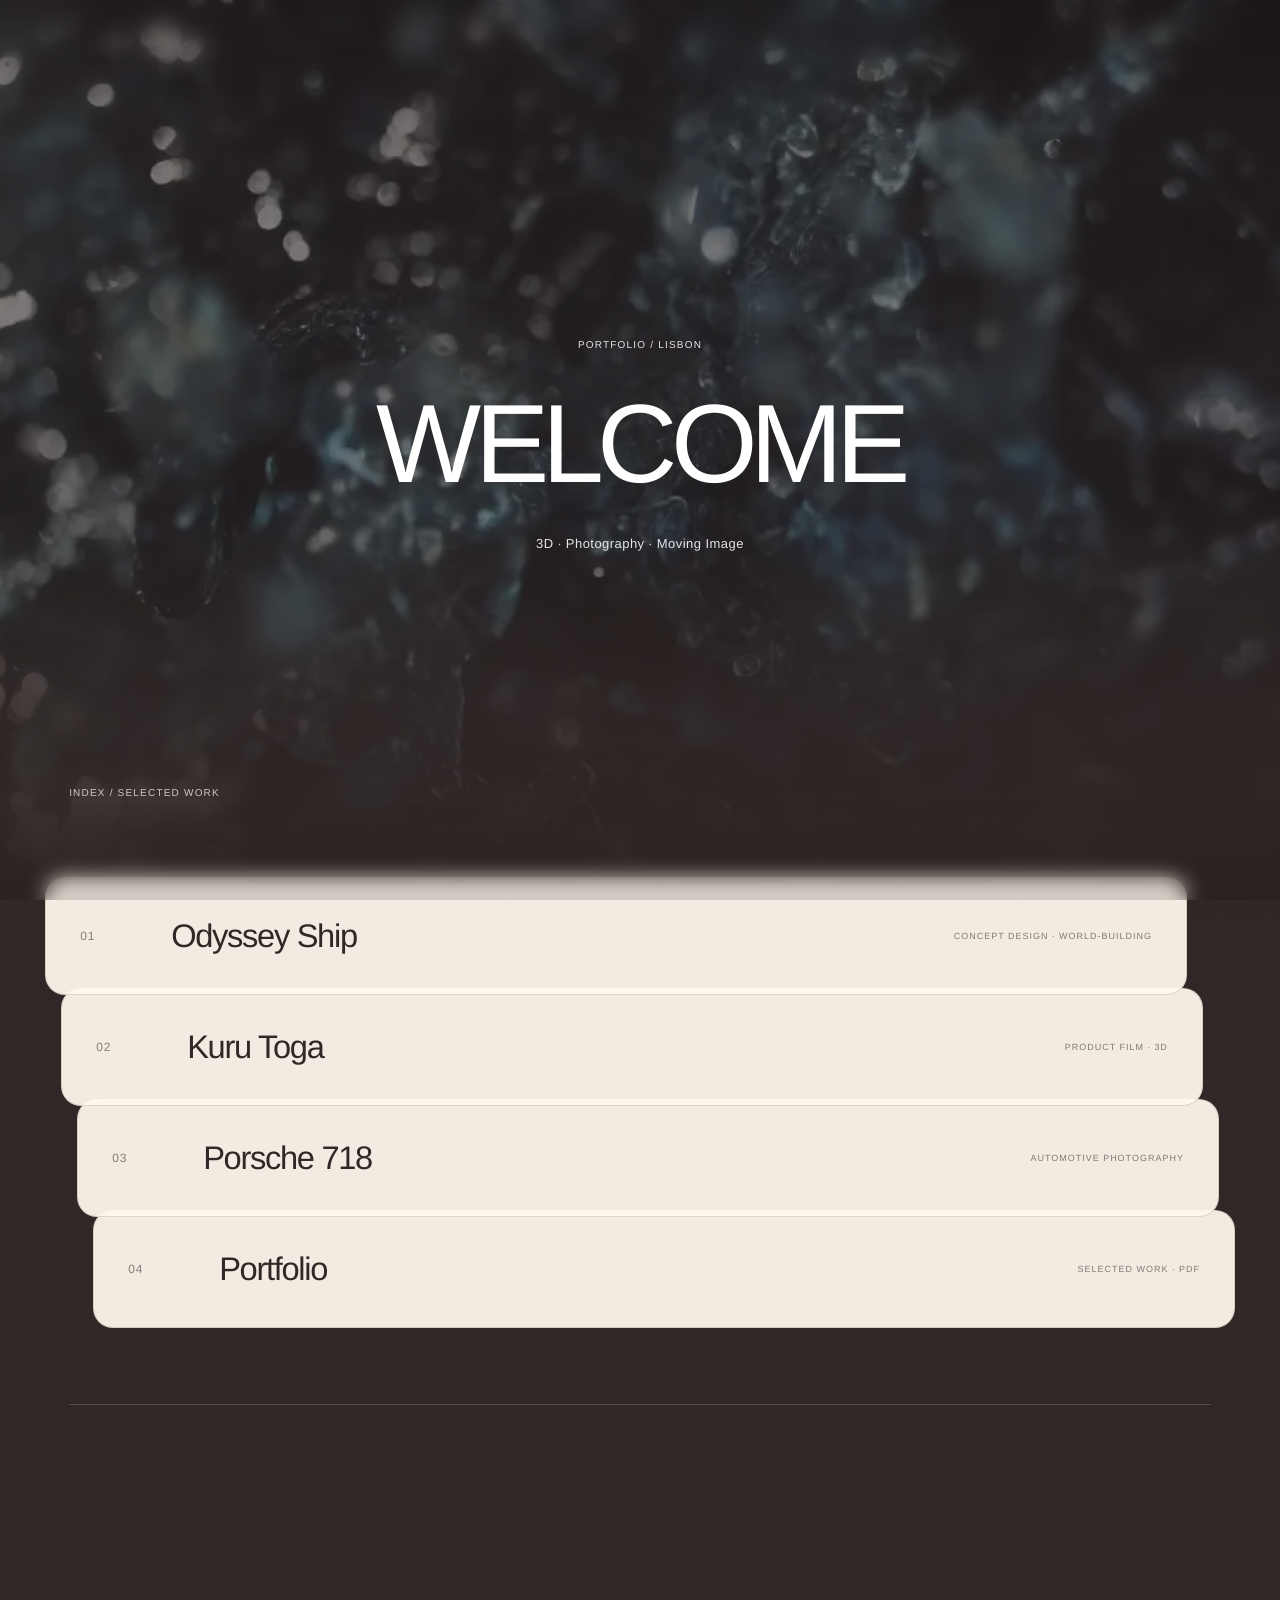
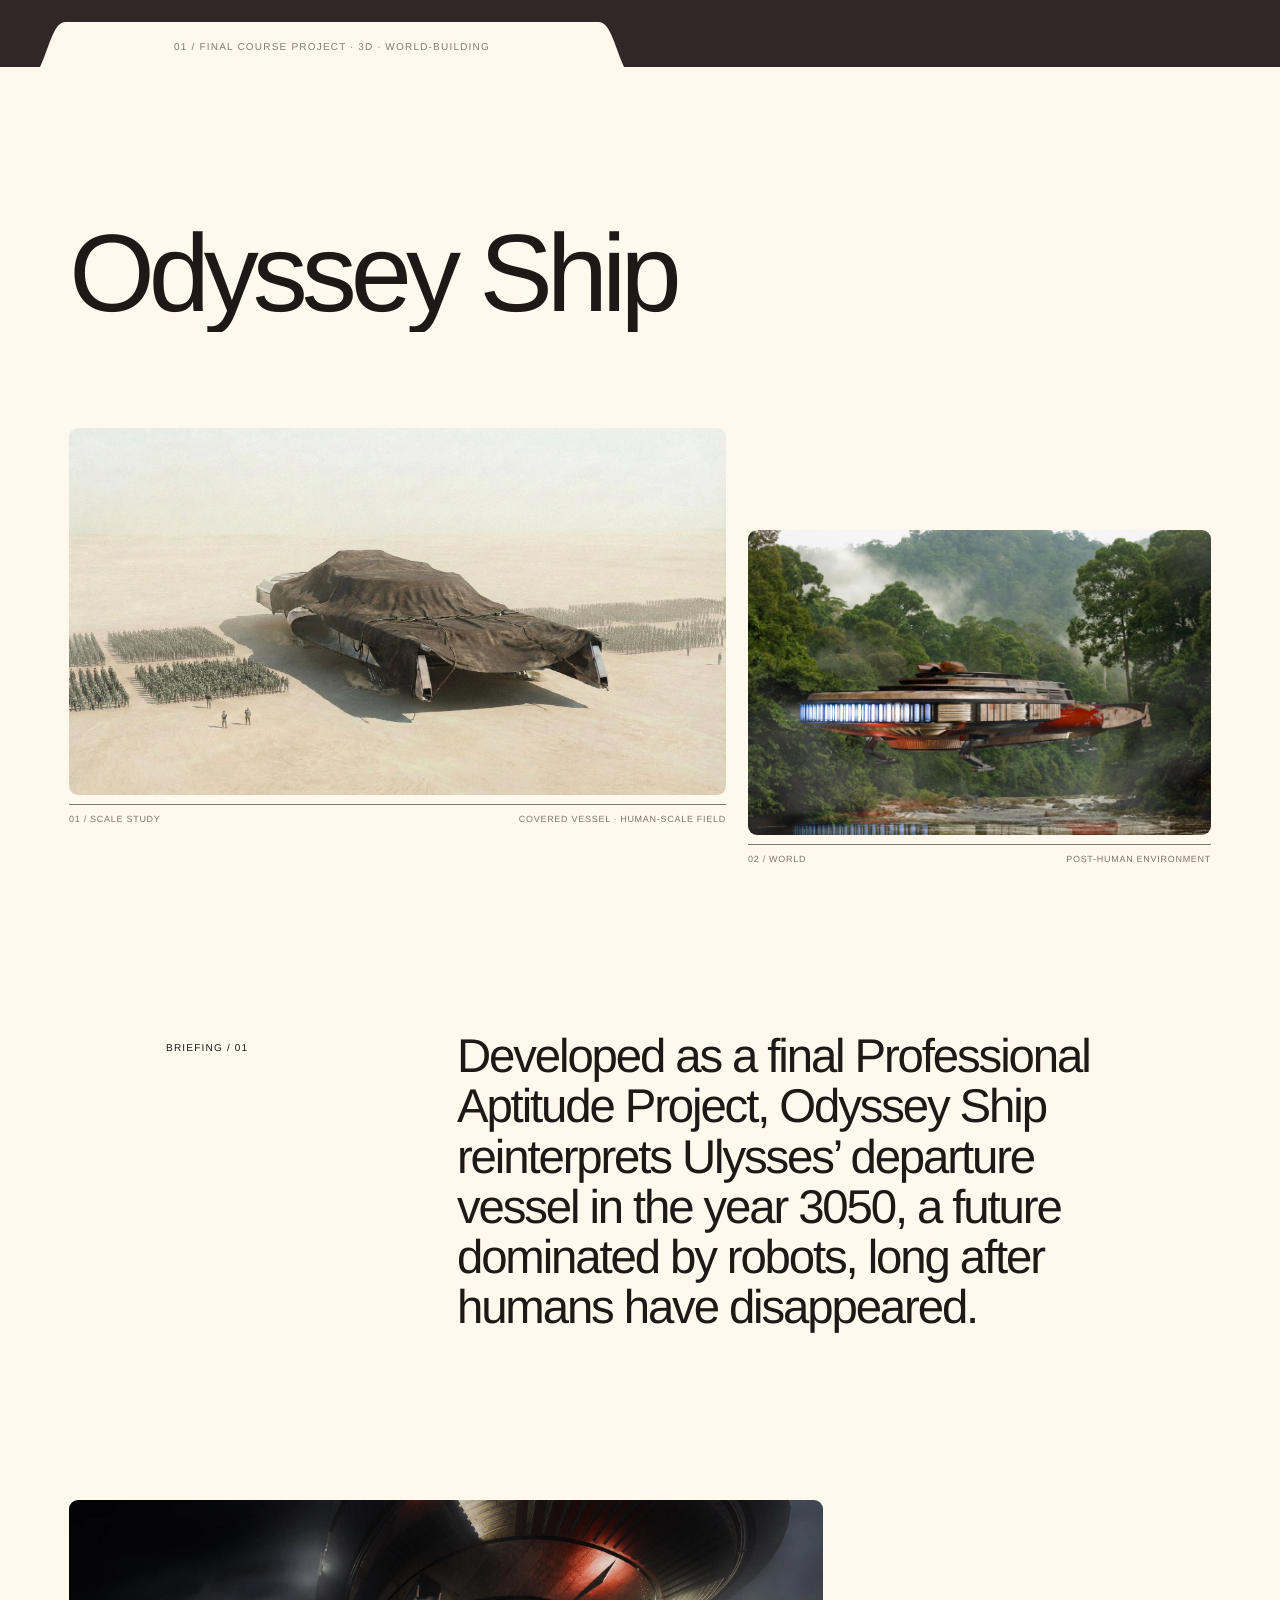
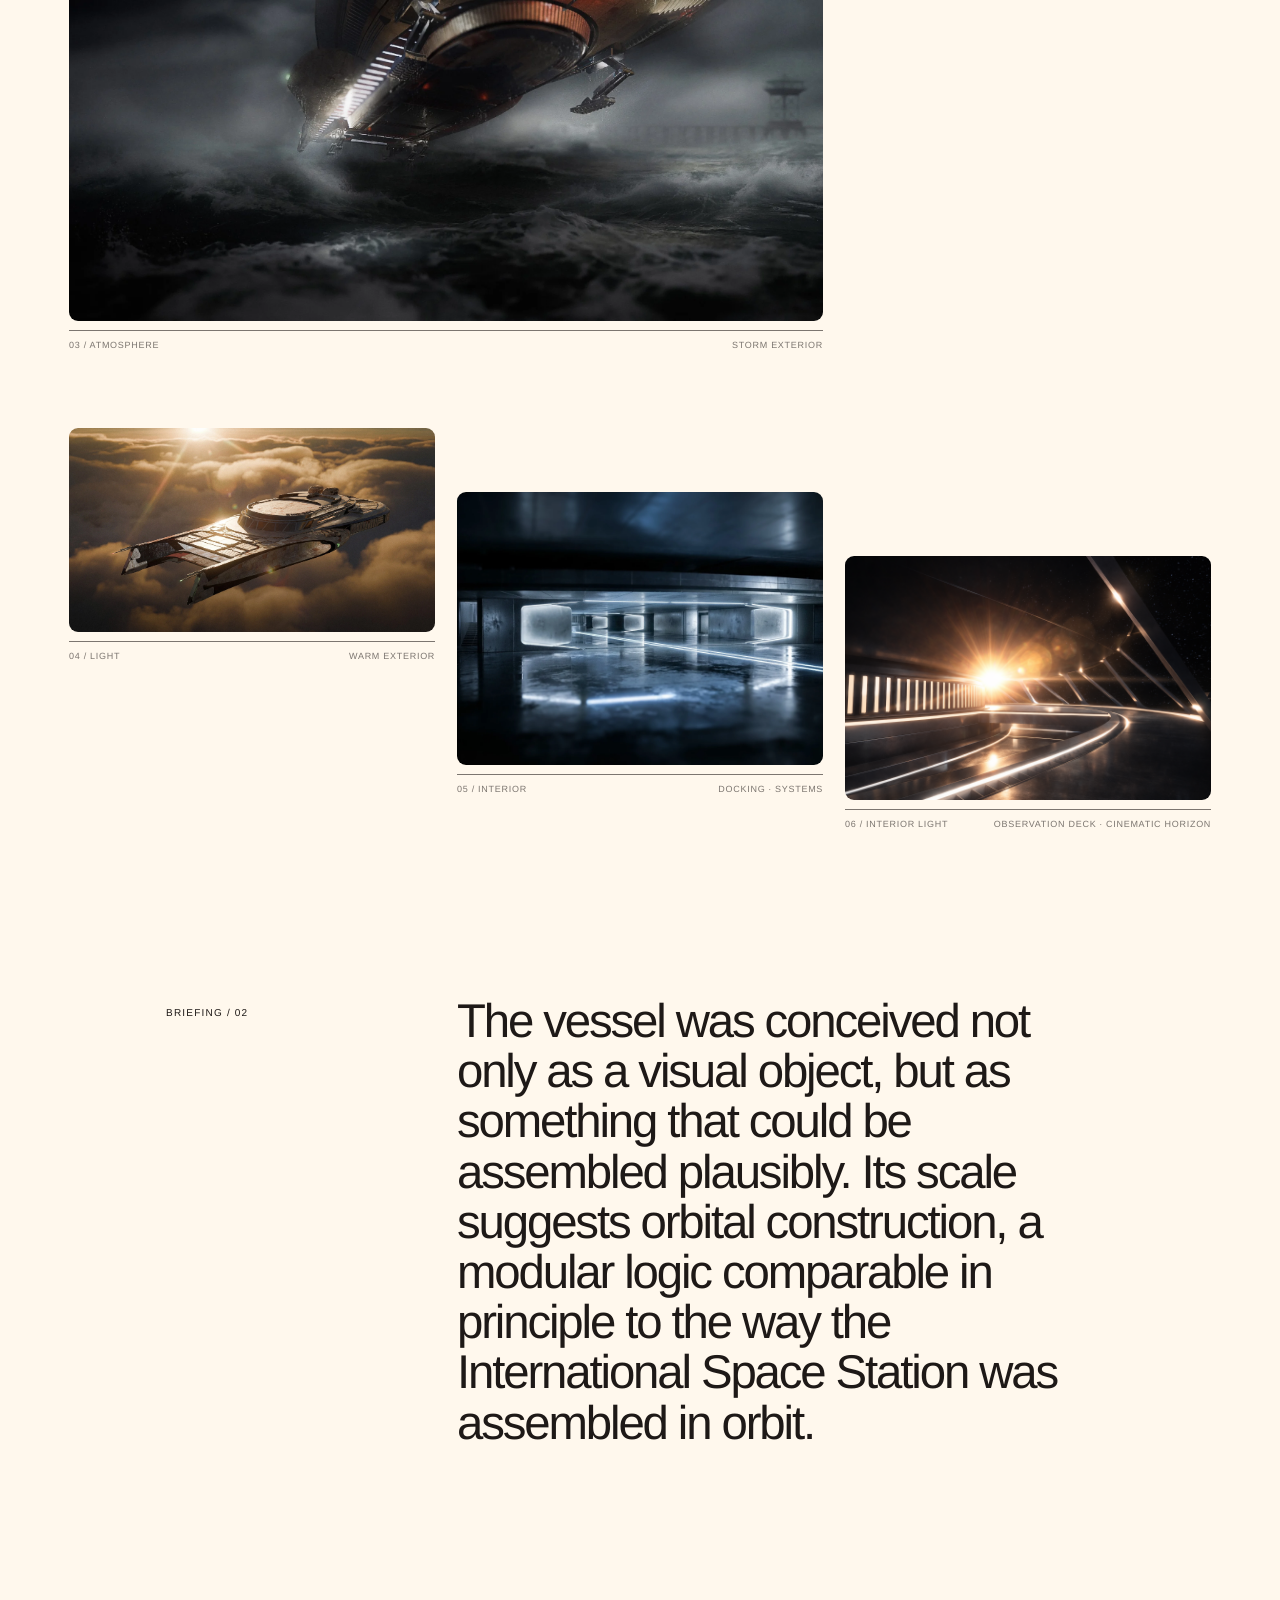
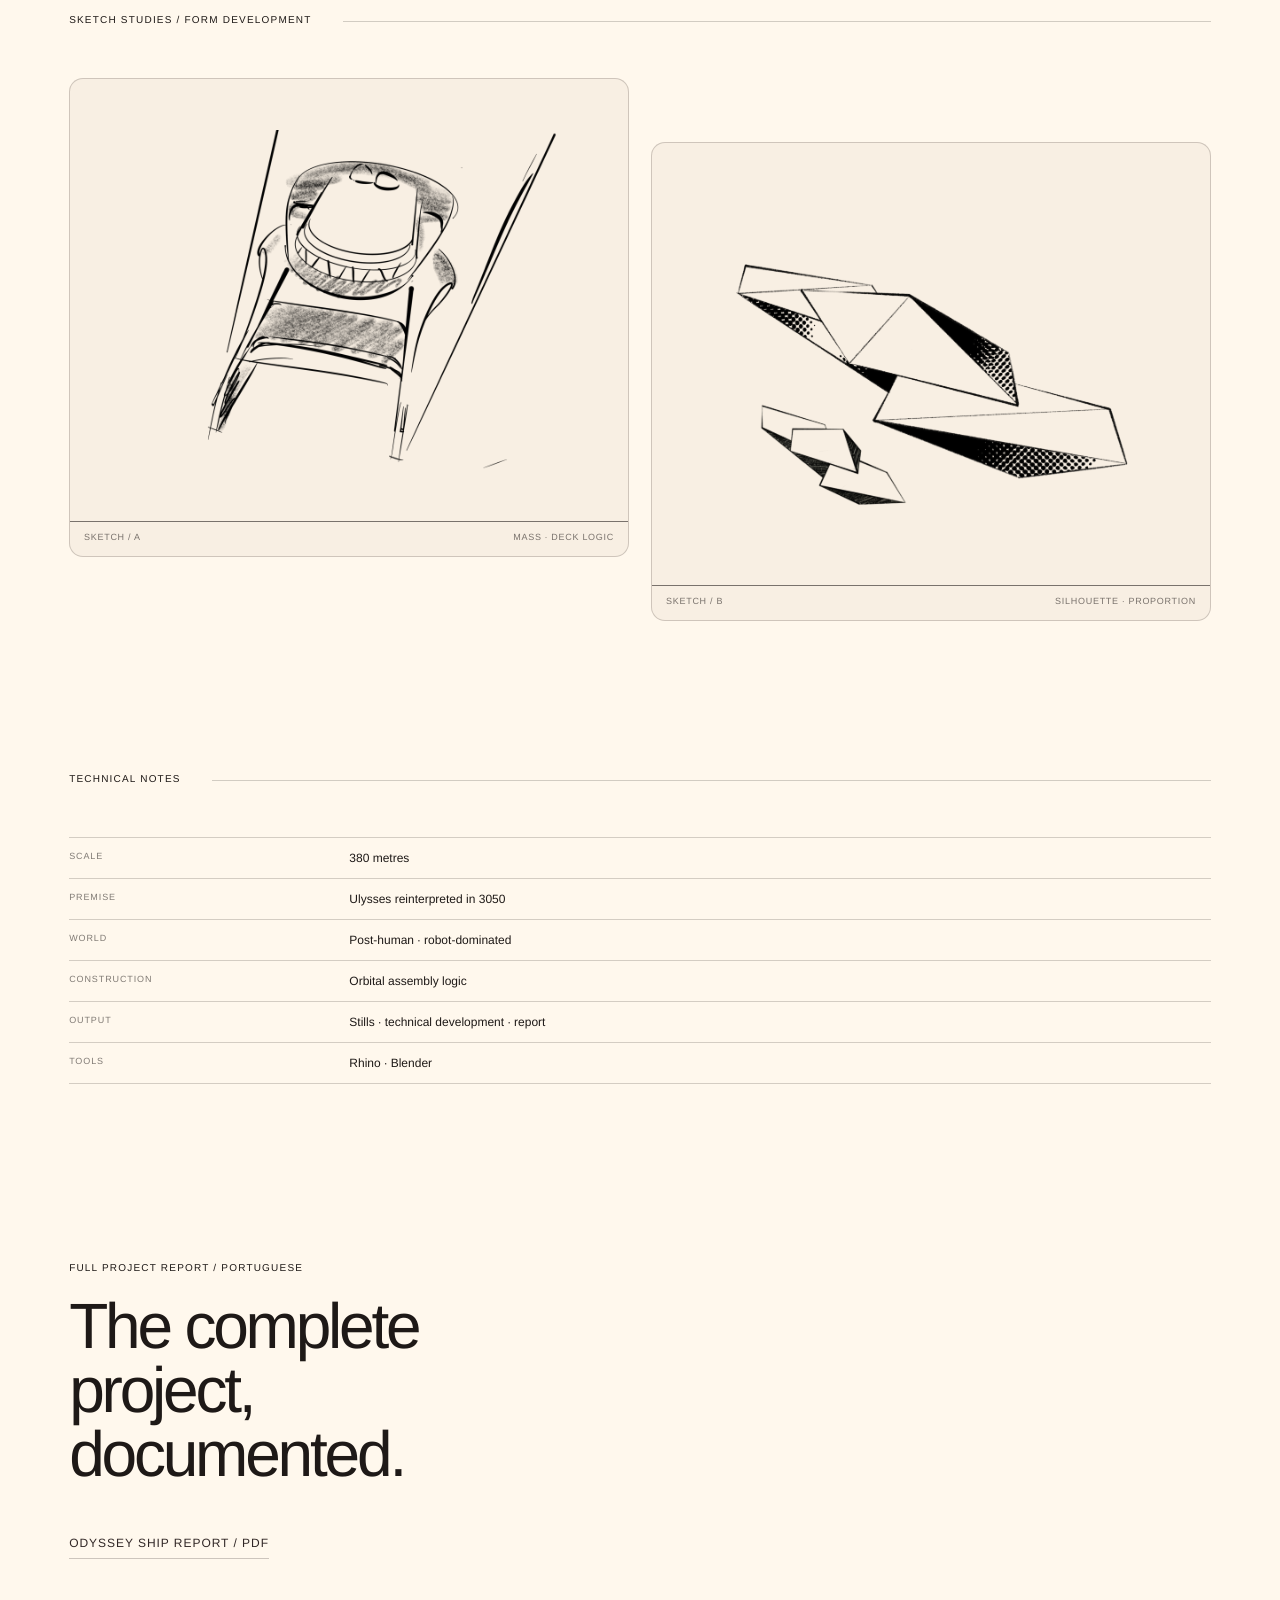
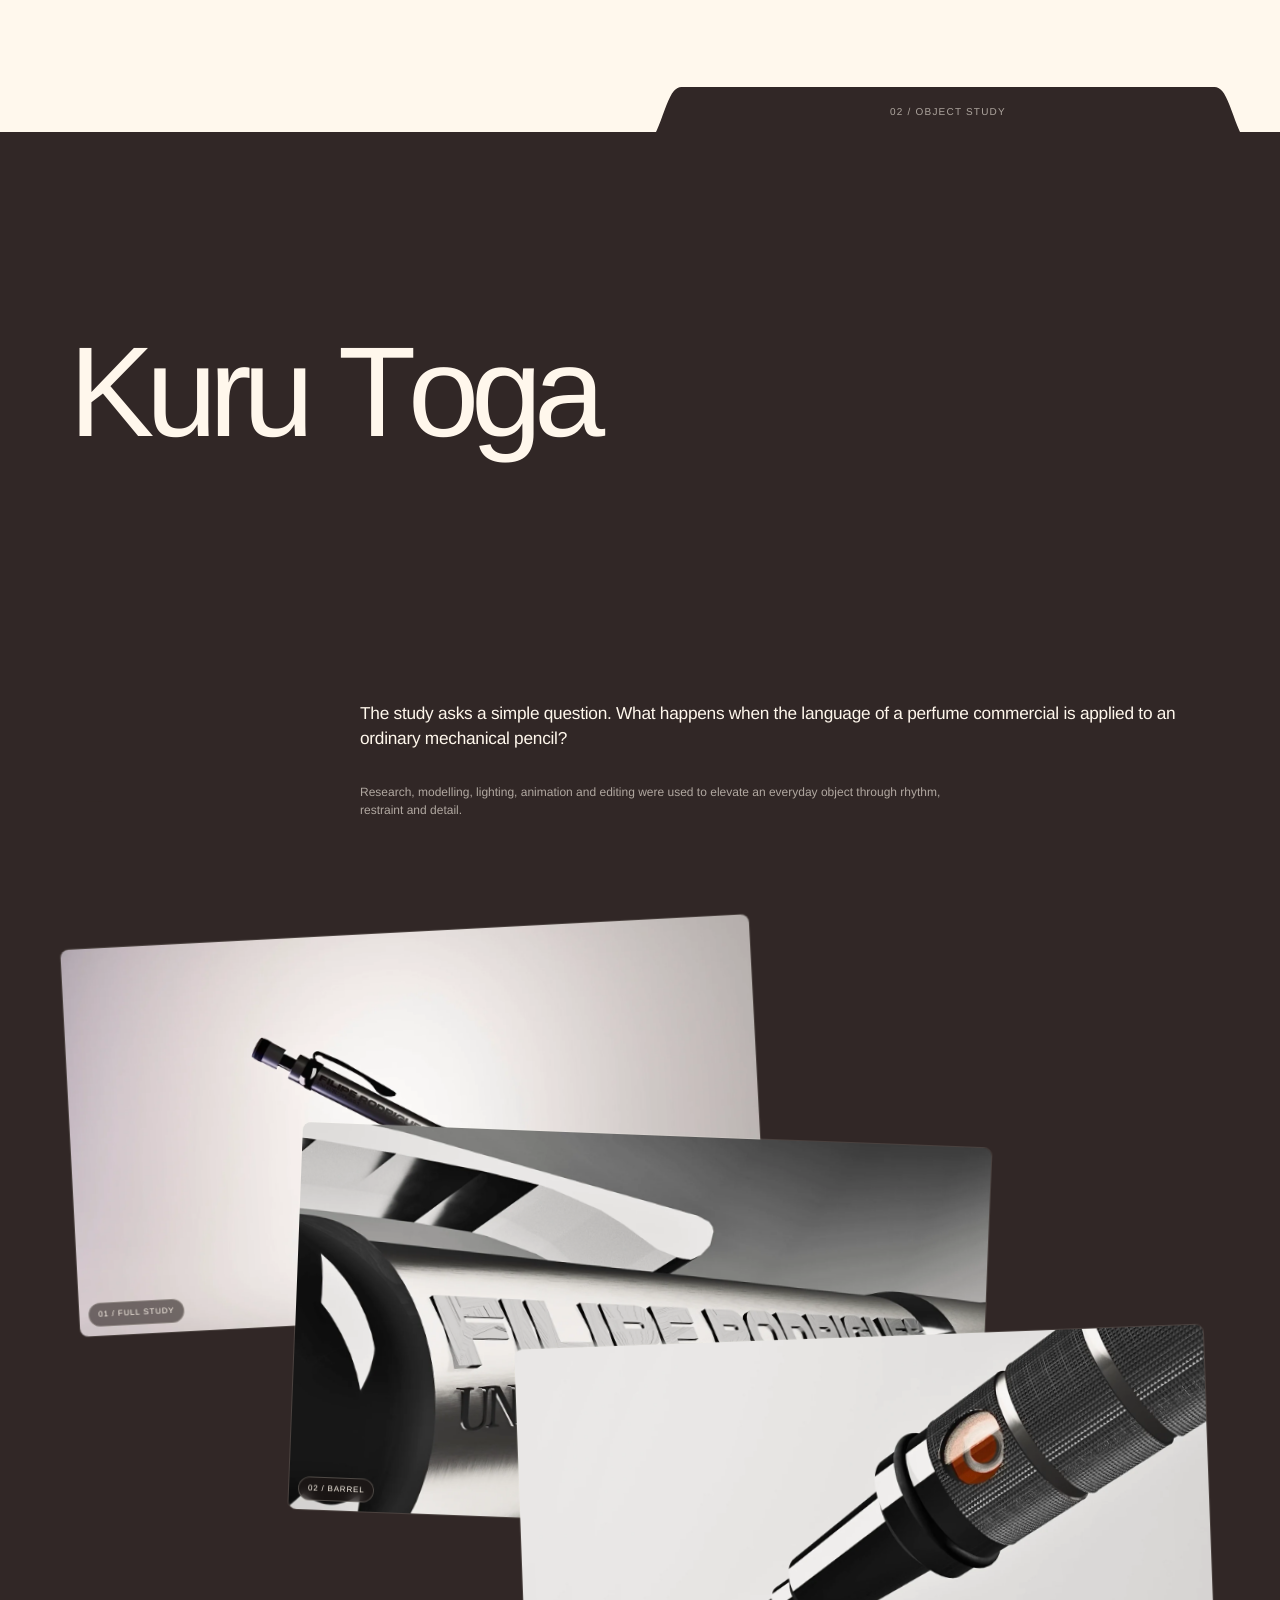
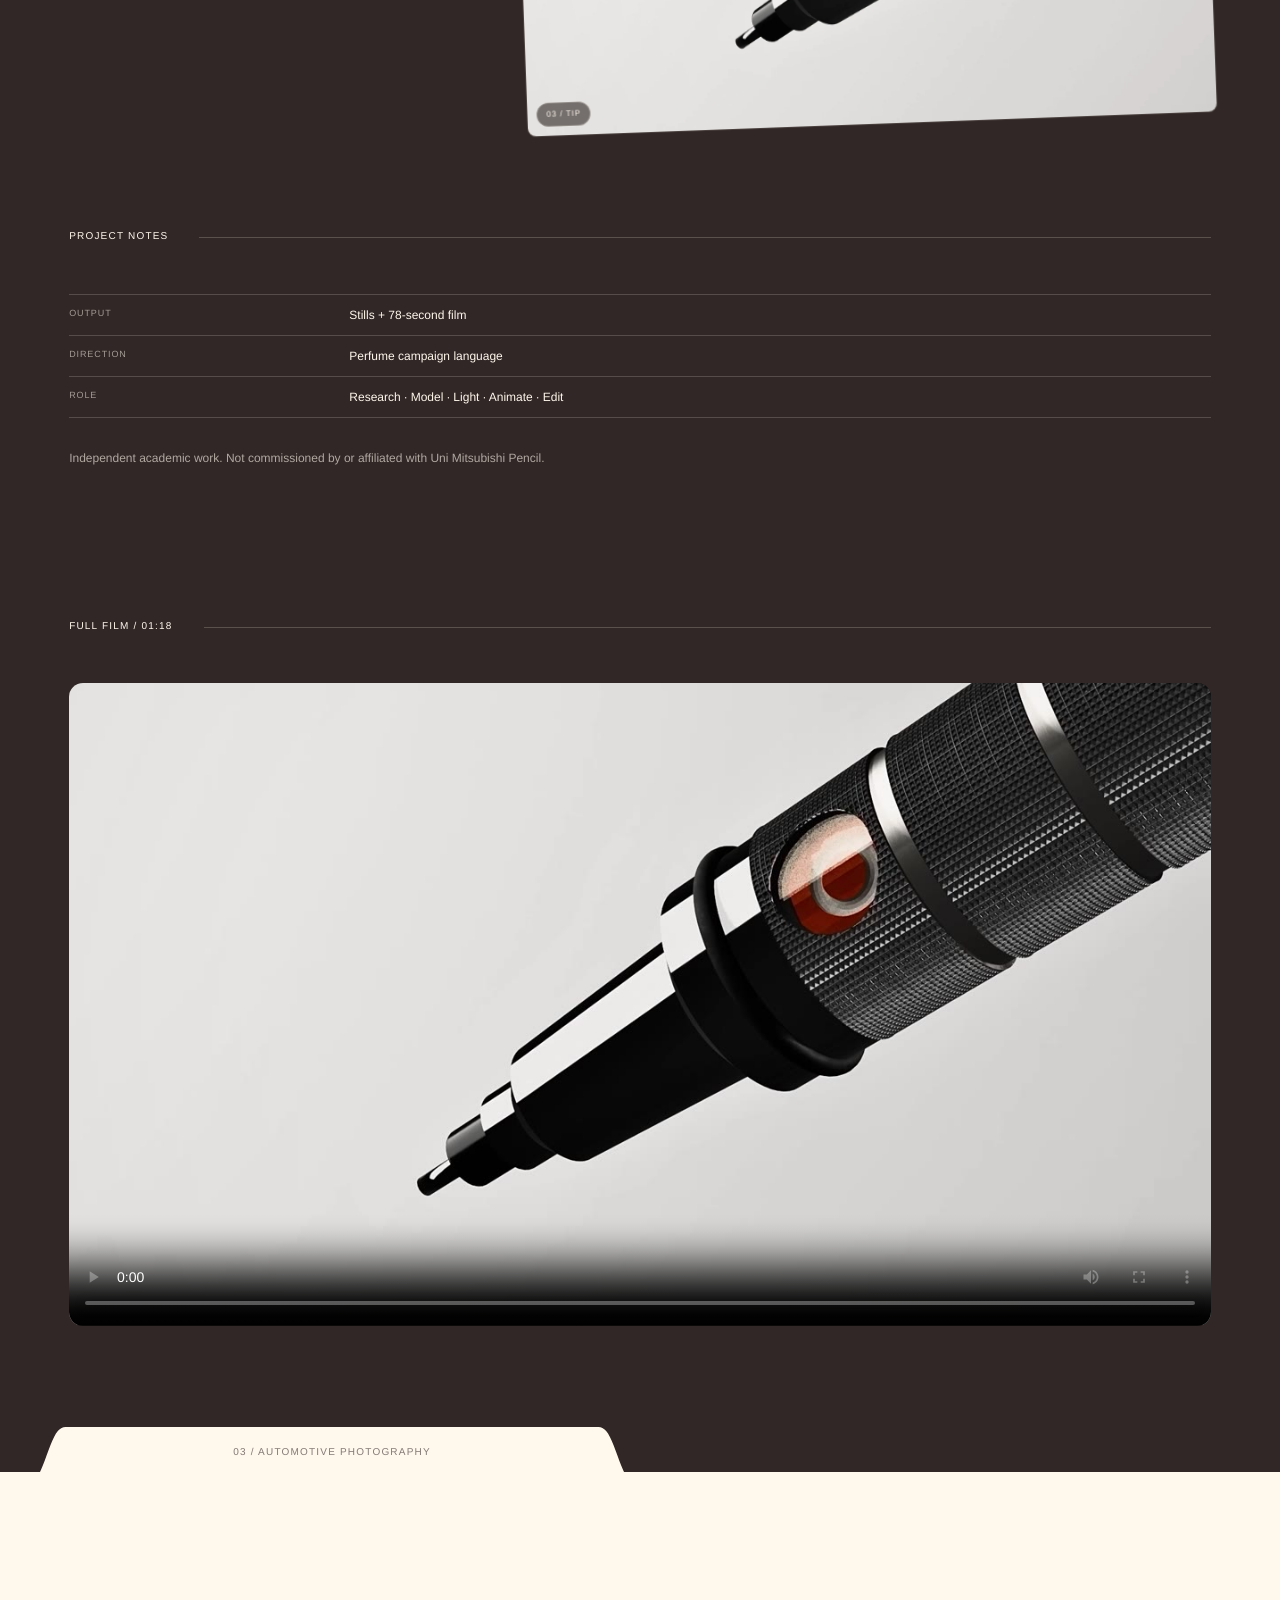
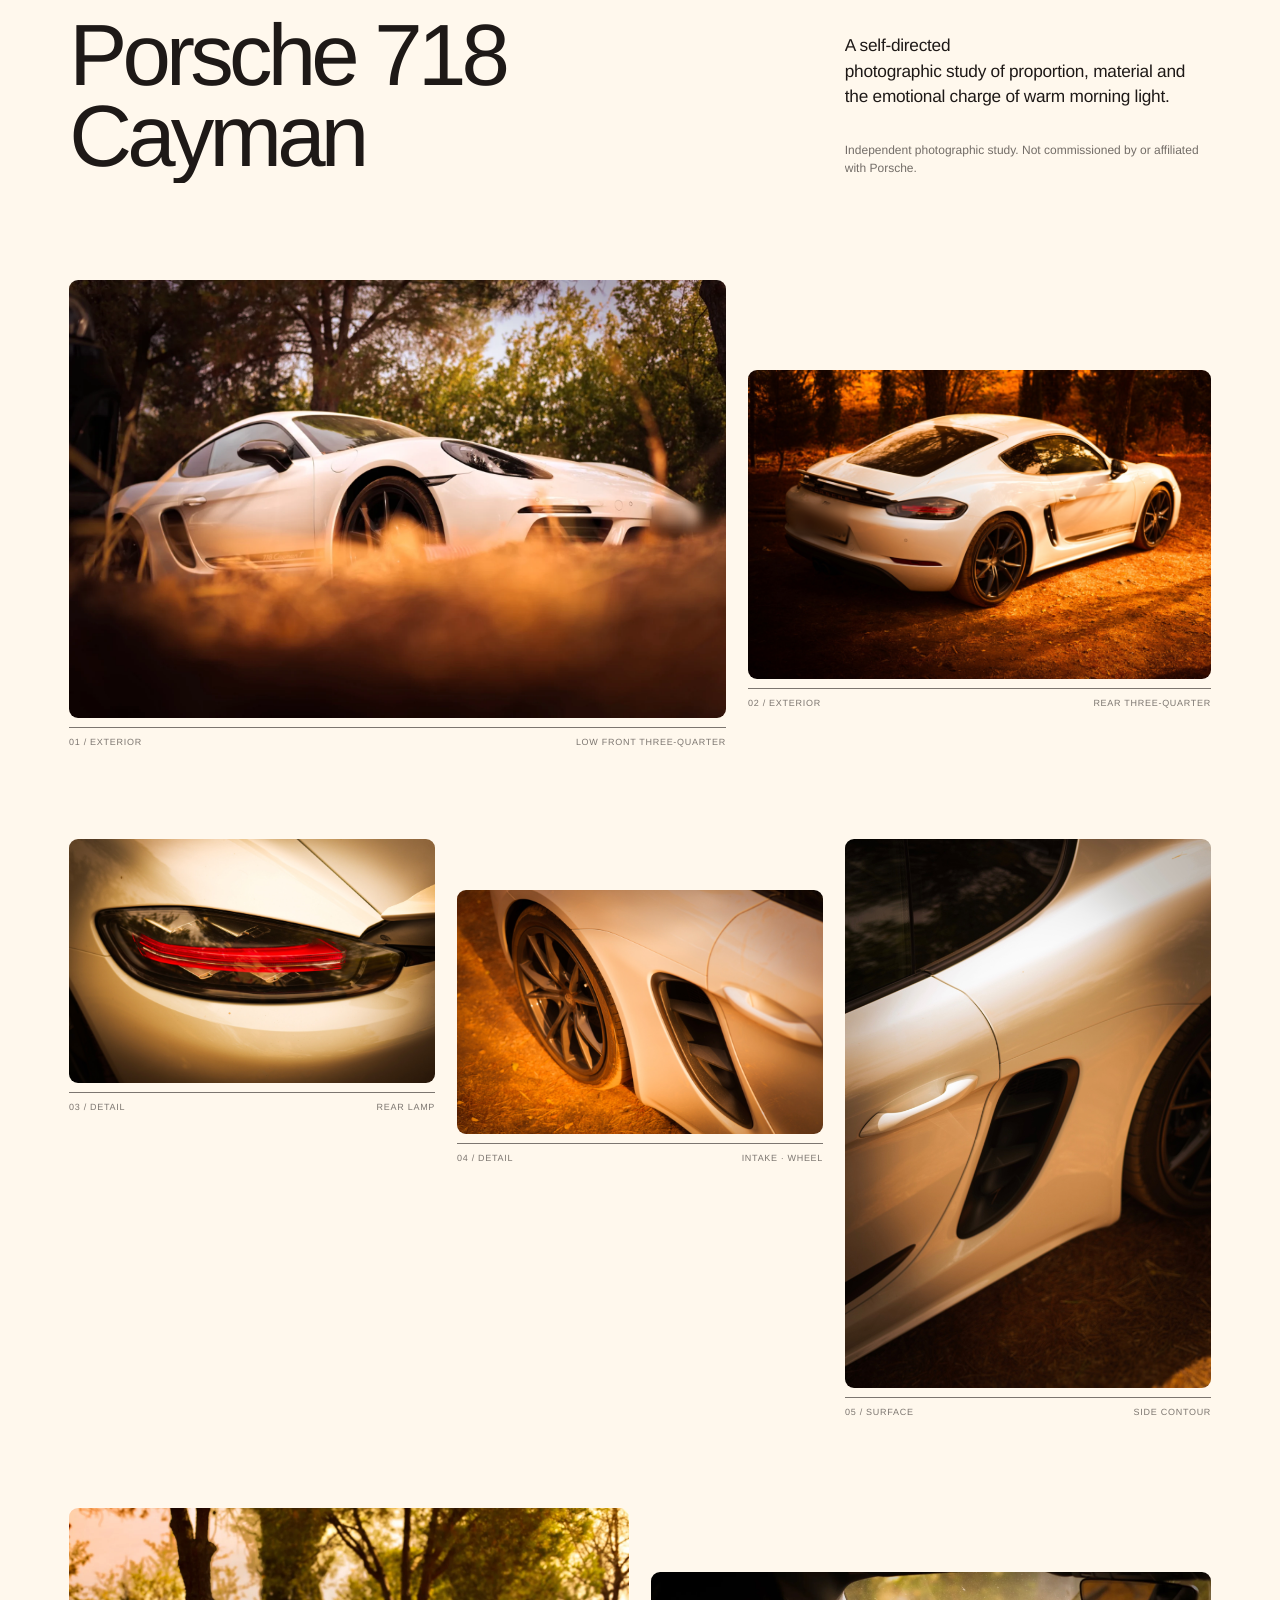
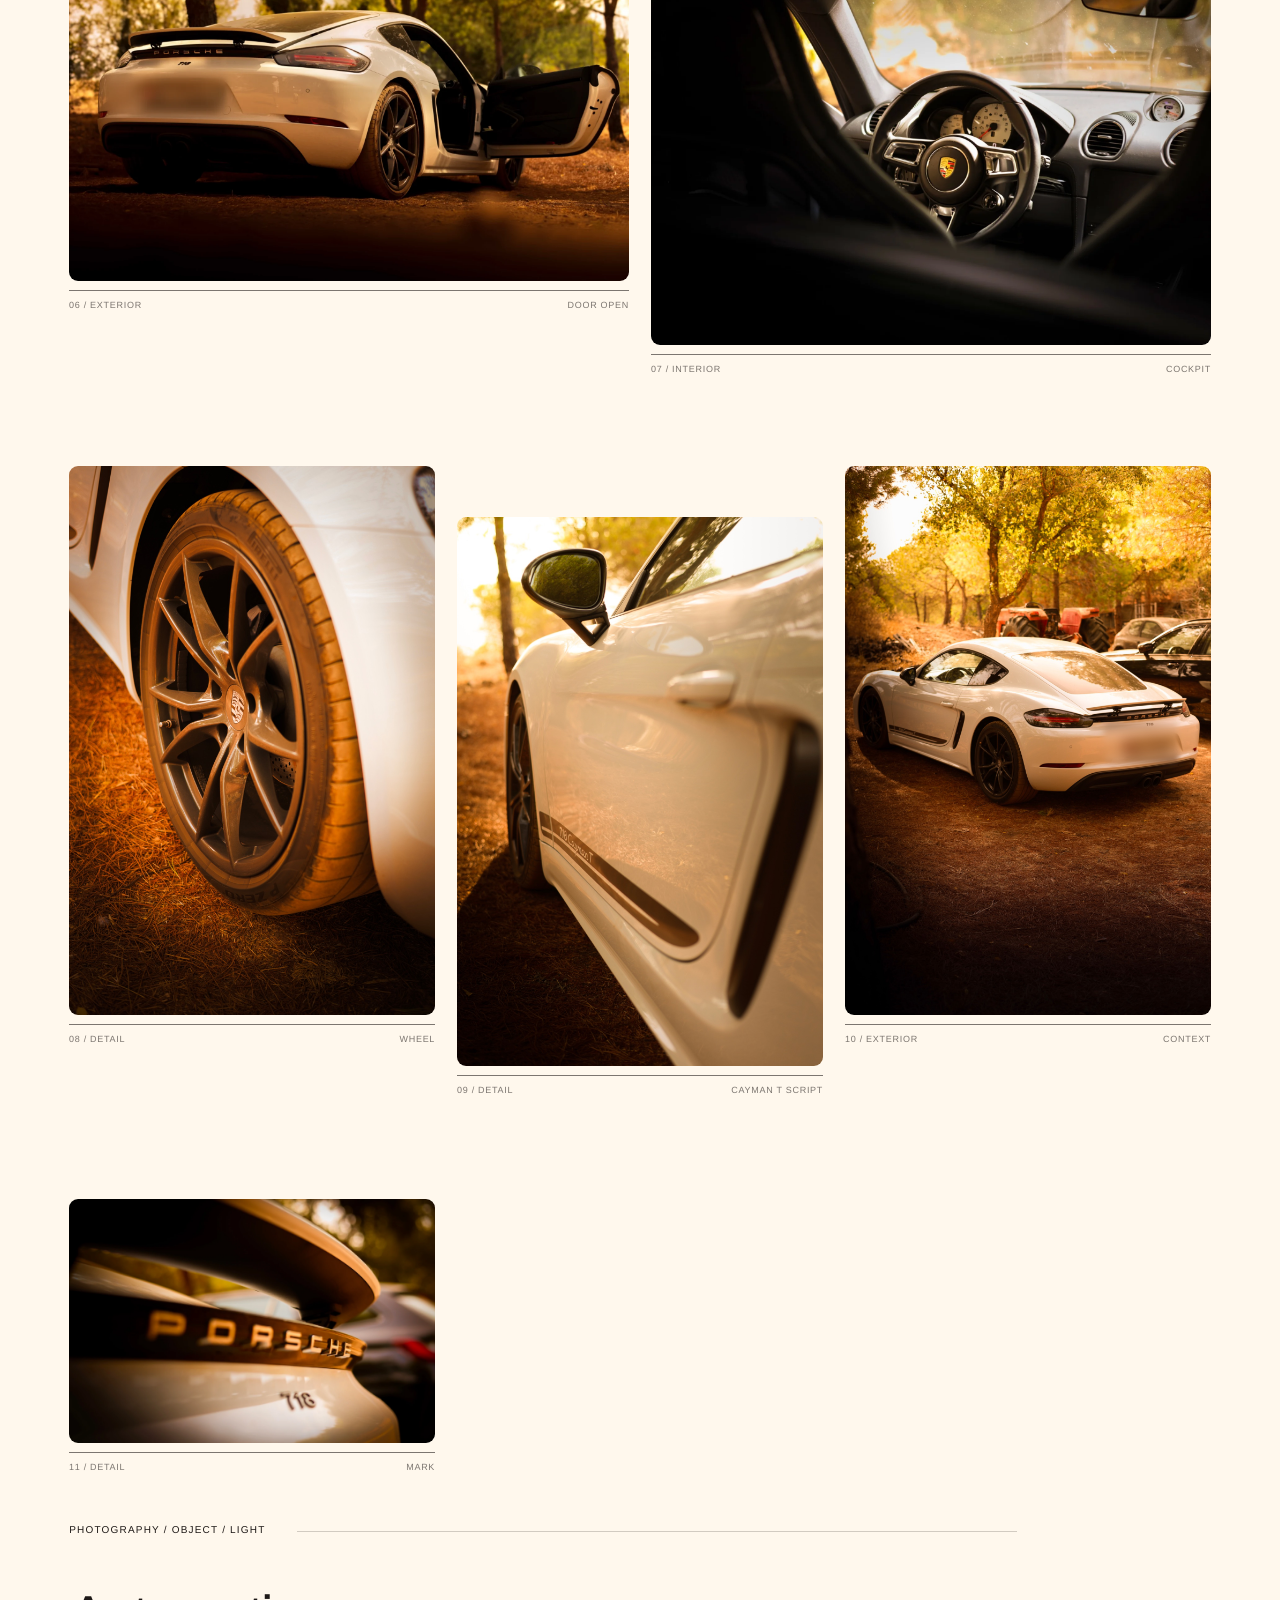
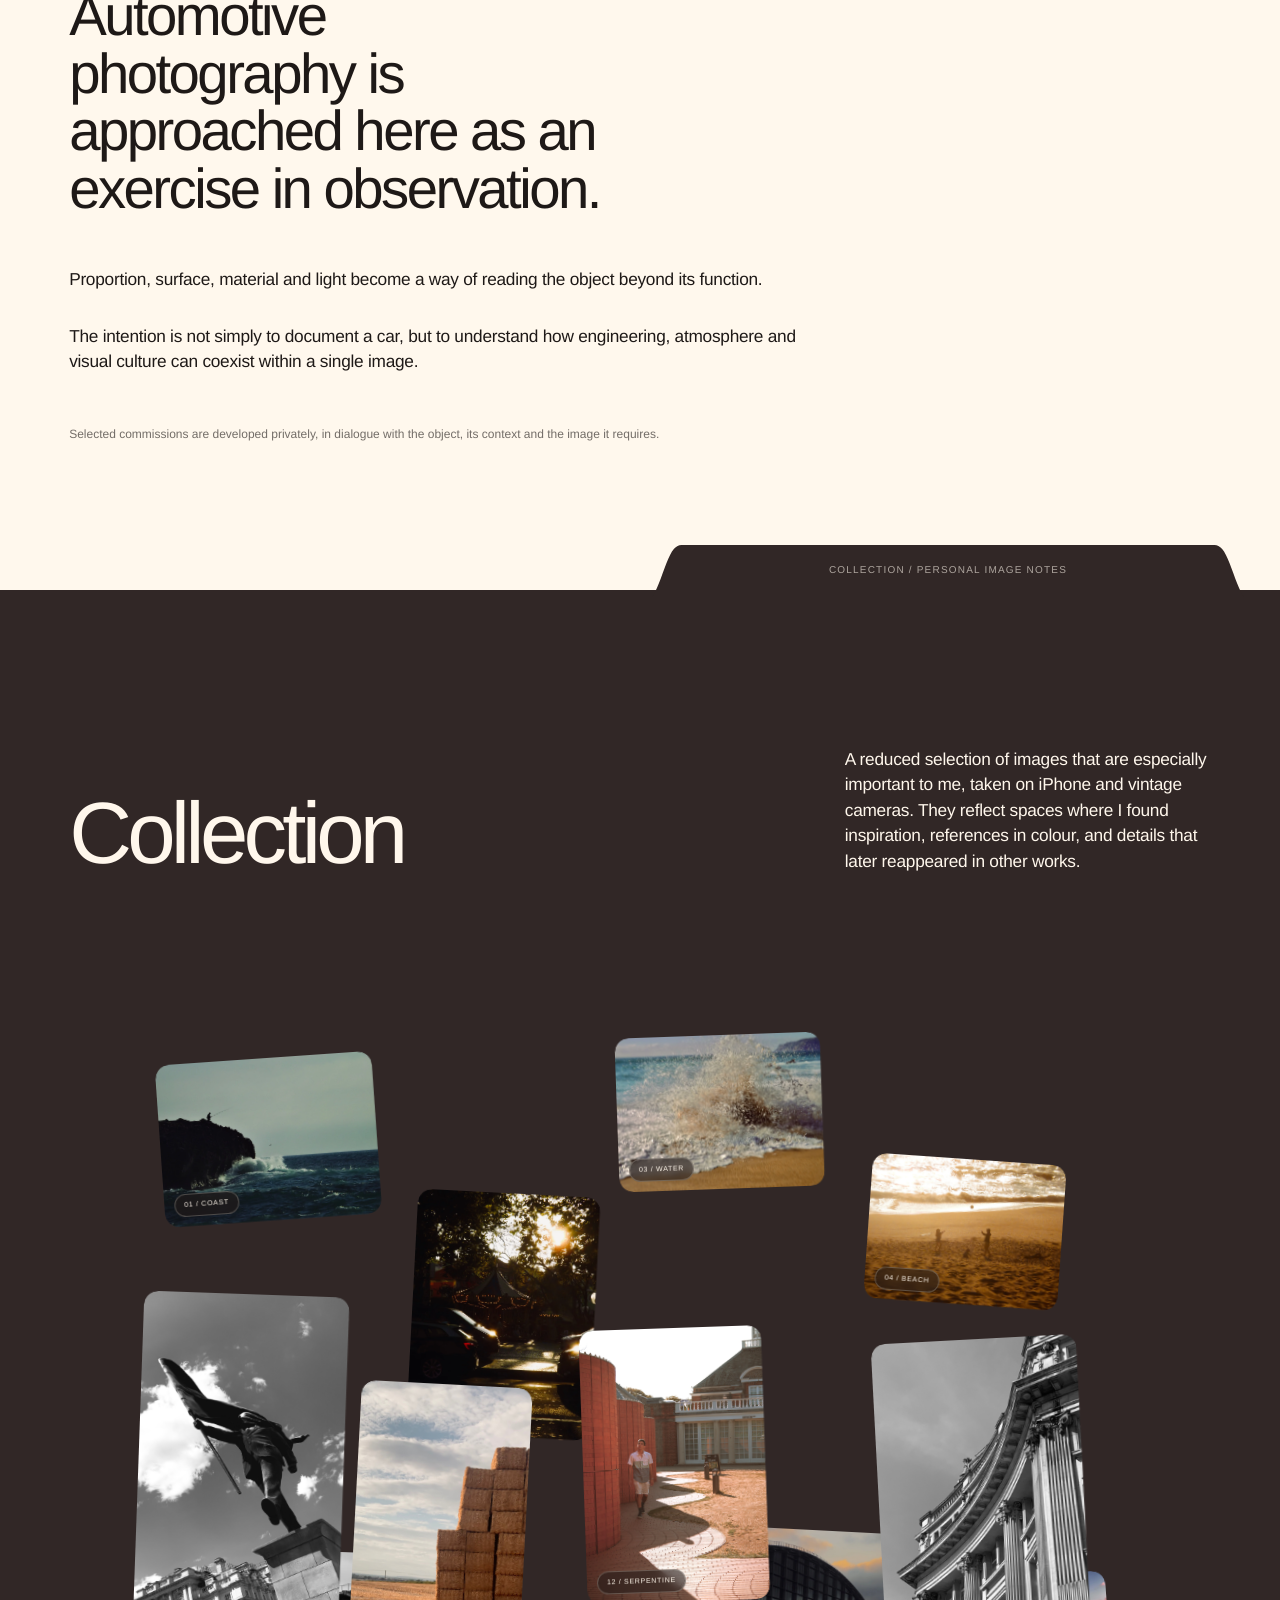
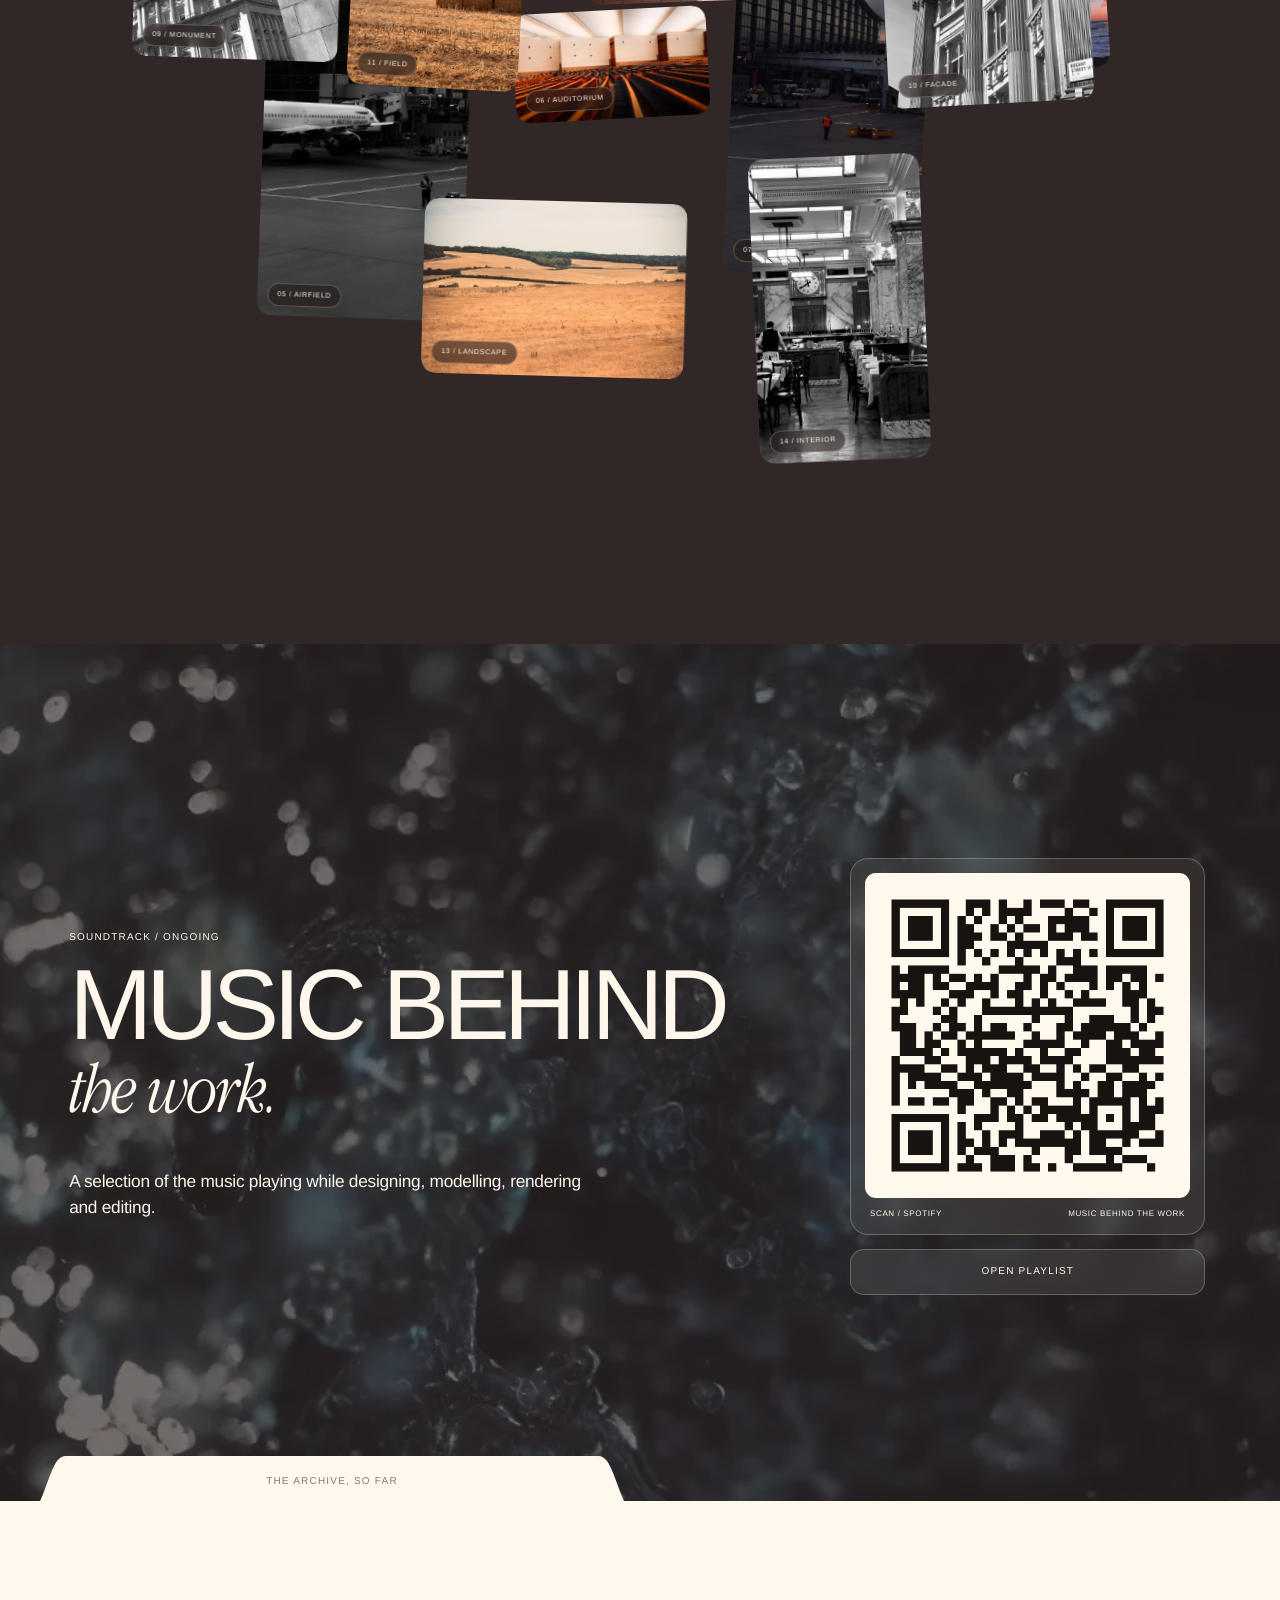
==== commit eccf313a: "update website" ====
--- a/index.html
+++ b/index.html
@@ -13,7 +13,7 @@
   <title>Filipe Archive · 3D, Photography & Moving Image</title>
   <link rel="preload" href="assets/fonts/Helvetica.ttf" as="font" type="font/ttf" crossorigin />
   <link rel="preload" href="assets/fonts/helvetica-light-587ebe5a59211.ttf" as="font" type="font/ttf" crossorigin />
-  <link rel="stylesheet" href="styles.css?v=76" />
+  <link rel="stylesheet" href="styles.css?v=77" />
 </head>
 <body>
   <a class="skip-link" href="#main">Skip to content</a>
@@ -494,10 +494,13 @@
           <h2 class="music__title" id="music-title"><span class="text-reveal" data-lines>MUSIC BEHIND</span> <em class="serif">the work.</em></h2>
           <p class="editorial-copy text-reveal" data-lines>A selection of the music playing while designing, modelling, rendering and editing.</p>
         </div>
-        <a class="qr-frame" href="https://open.spotify.com/playlist/1Bo9xJkgjM9Bldxutlephc" target="_blank" rel="noopener" data-card3d aria-label="Open the Music Behind the Work playlist on Spotify">
-          <div class="qr-frame__code"><img src="assets/img/spotify-qr.png" alt="QR code for the Music Behind the Work Spotify playlist" /></div>
-          <div class="qr-frame__caption"><span>SCAN / SPOTIFY</span><span>Music behind the work</span></div>
-        </a>
+        <div class="music__qr-stack">
+          <a class="qr-frame" href="https://open.spotify.com/playlist/1Bo9xJkgjM9Bldxutlephc" target="_blank" rel="noopener" data-card3d aria-label="Open the Music Behind the Work playlist on Spotify">
+            <div class="qr-frame__code"><img src="assets/img/spotify-qr.png" alt="QR code for the Music Behind the Work Spotify playlist" /></div>
+            <div class="qr-frame__caption"><span>SCAN / SPOTIFY</span><span>Music behind the work</span></div>
+          </a>
+          <a class="playlist-button" href="https://open.spotify.com/playlist/1Bo9xJkgjM9Bldxutlephc" target="_blank" rel="noopener" aria-label="Open playlist on Spotify">OPEN PLAYLIST</a>
+        </div>
       </div>
     </section>
 
@@ -681,6 +684,6 @@
     <p class="lightbox__count" data-lightbox-count></p>
   </div>
 
-  <script src="app.js?v=76" defer></script>
+  <script src="app.js?v=77" defer></script>
 </body>
 </html>
--- a/styles.css
+++ b/styles.css
@@ -1251,10 +1251,15 @@
 }
 .music__title em { display: block; font-family: var(--serif); font-style: italic; font-weight: 300; font-synthesis: none; font-size: .72em; margin-top: .12em; letter-spacing: -.035em; }
 .music__copy .editorial-copy { margin-top: var(--s4); max-width: 34rem; }
-.qr-frame {
+.music__qr-stack {
   grid-column: 9 / 13;
   justify-self: center;
   width: min(100%, 355px);
+  display: grid;
+  gap: 14px;
+}
+.qr-frame {
+  width: 100%;
   padding: 14px;
   border: 1px solid rgba(255,248,237,.24);
   border-radius: 18px;
@@ -1270,6 +1275,44 @@
 .qr-frame__code { background: var(--cream); border-radius: 11px; padding: 10px; }
 .qr-frame__code img { display: block; width: 100%; height: auto; }
 .qr-frame__caption { display: flex; justify-content: space-between; gap: 14px; padding: 11px 5px 2px; font-size: 8px; letter-spacing: .08em; text-transform: uppercase; }
+.playlist-button {
+  min-height: 46px;
+  width: 100%;
+  display: flex;
+  align-items: center;
+  justify-content: center;
+  padding: 13px 20px 12px;
+  border: 1px solid rgba(255,248,237,.24);
+  border-radius: 14px;
+  background: rgba(255,248,237,.085);
+  -webkit-backdrop-filter: blur(14px) saturate(118%);
+  backdrop-filter: blur(14px) saturate(118%);
+  color: var(--light);
+  text-decoration: none;
+  font-family: var(--sans);
+  font-size: clamp(10px, .78vw, 12px);
+  line-height: 1;
+  letter-spacing: .12em;
+  text-transform: uppercase;
+  opacity: 0;
+  transform: translateY(10px);
+  transition: opacity .52s ease .15s, transform .7s var(--ease) .15s, background-color .34s ease, border-color .34s ease;
+}
+.qr-frame.is-revealed + .playlist-button {
+  opacity: 1;
+  transform: translateY(0);
+}
+@media (hover: hover) and (pointer: fine) {
+  .playlist-button:hover {
+    background: rgba(255,248,237,.14);
+    border-color: rgba(255,248,237,.38);
+    transform: translateY(-2px);
+  }
+}
+.playlist-button:focus-visible {
+  outline: 1px solid rgba(255,248,237,.72);
+  outline-offset: 4px;
+}
 
 /* TIMELINE */
 .timeline {
@@ -1571,7 +1614,7 @@
   .index-card { grid-template-columns: 48px minmax(0,1fr); }
   .index-card__meta { display: none; }
   .collection-stage { height: 900px; }
-  .qr-frame { grid-column: 8 / 13; }
+  .music__qr-stack { grid-column: 8 / 13; }
   .music__copy { grid-column: 1 / 8; }
   .timeline-left-station__inner { grid-column: 1 / 6; }
   .timeline-chapter__right { grid-column: 7 / 13; }
@@ -1635,8 +1678,9 @@
   .collection-card:nth-child(3n) { margin-top: 34px; }
   .music { min-height: auto; padding-block: 96px 110px; }
   .music__sticky { position: relative; min-height: auto; grid-template-columns: repeat(4,minmax(0,1fr)); row-gap: 72px; }
-  .music__copy, .qr-frame { grid-column: 1 / 5; }
-  .qr-frame { width: min(78vw, 330px); justify-self: center; margin-inline: auto; }
+  .music__copy, .music__qr-stack { grid-column: 1 / 5; }
+  .music__qr-stack { width: min(78vw, 330px); justify-self: center; margin-inline: auto; }
+  .qr-frame { width: 100%; }
   .qr-frame.is-revealed { opacity: 1; filter: none; transform: none; }
   .timeline { height: auto; }
   .timeline-pin { position: relative; height: auto; overflow: visible; }
@@ -1709,7 +1753,10 @@
 }
 
 @media (max-width: 760px) { .qr-frame.is-revealed { opacity: 1 !important; filter: none !important; transform: none !important; } }
-@media (prefers-reduced-motion: reduce) { .qr-frame.is-revealed { opacity: 1 !important; filter: none !important; transform: none !important; } }
+@media (prefers-reduced-motion: reduce) {
+  .qr-frame.is-revealed { opacity: 1 !important; filter: none !important; transform: none !important; }
+  .playlist-button { opacity: 1 !important; transform: none !important; transition: none !important; }
+}
 
 /* v6 index alignment refinement */
 .index-kicker { flex: 0 0 auto; }
